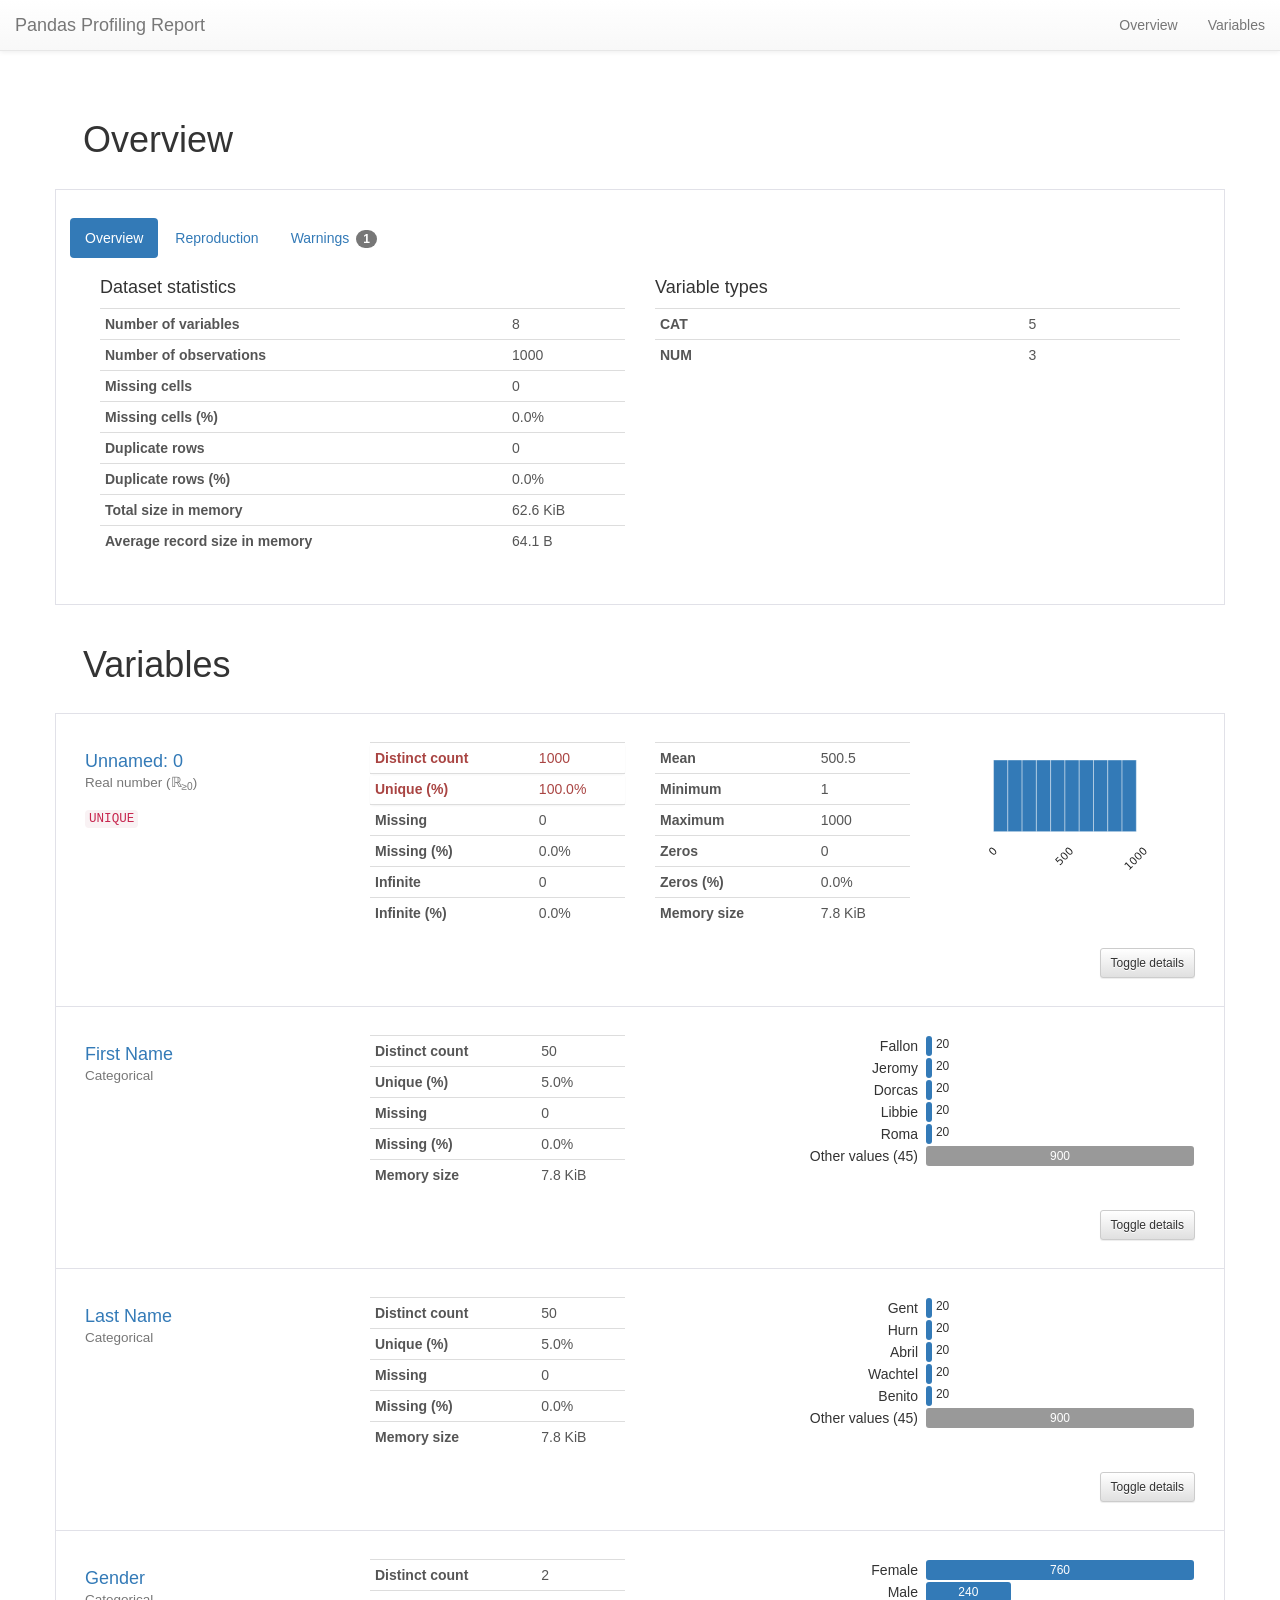
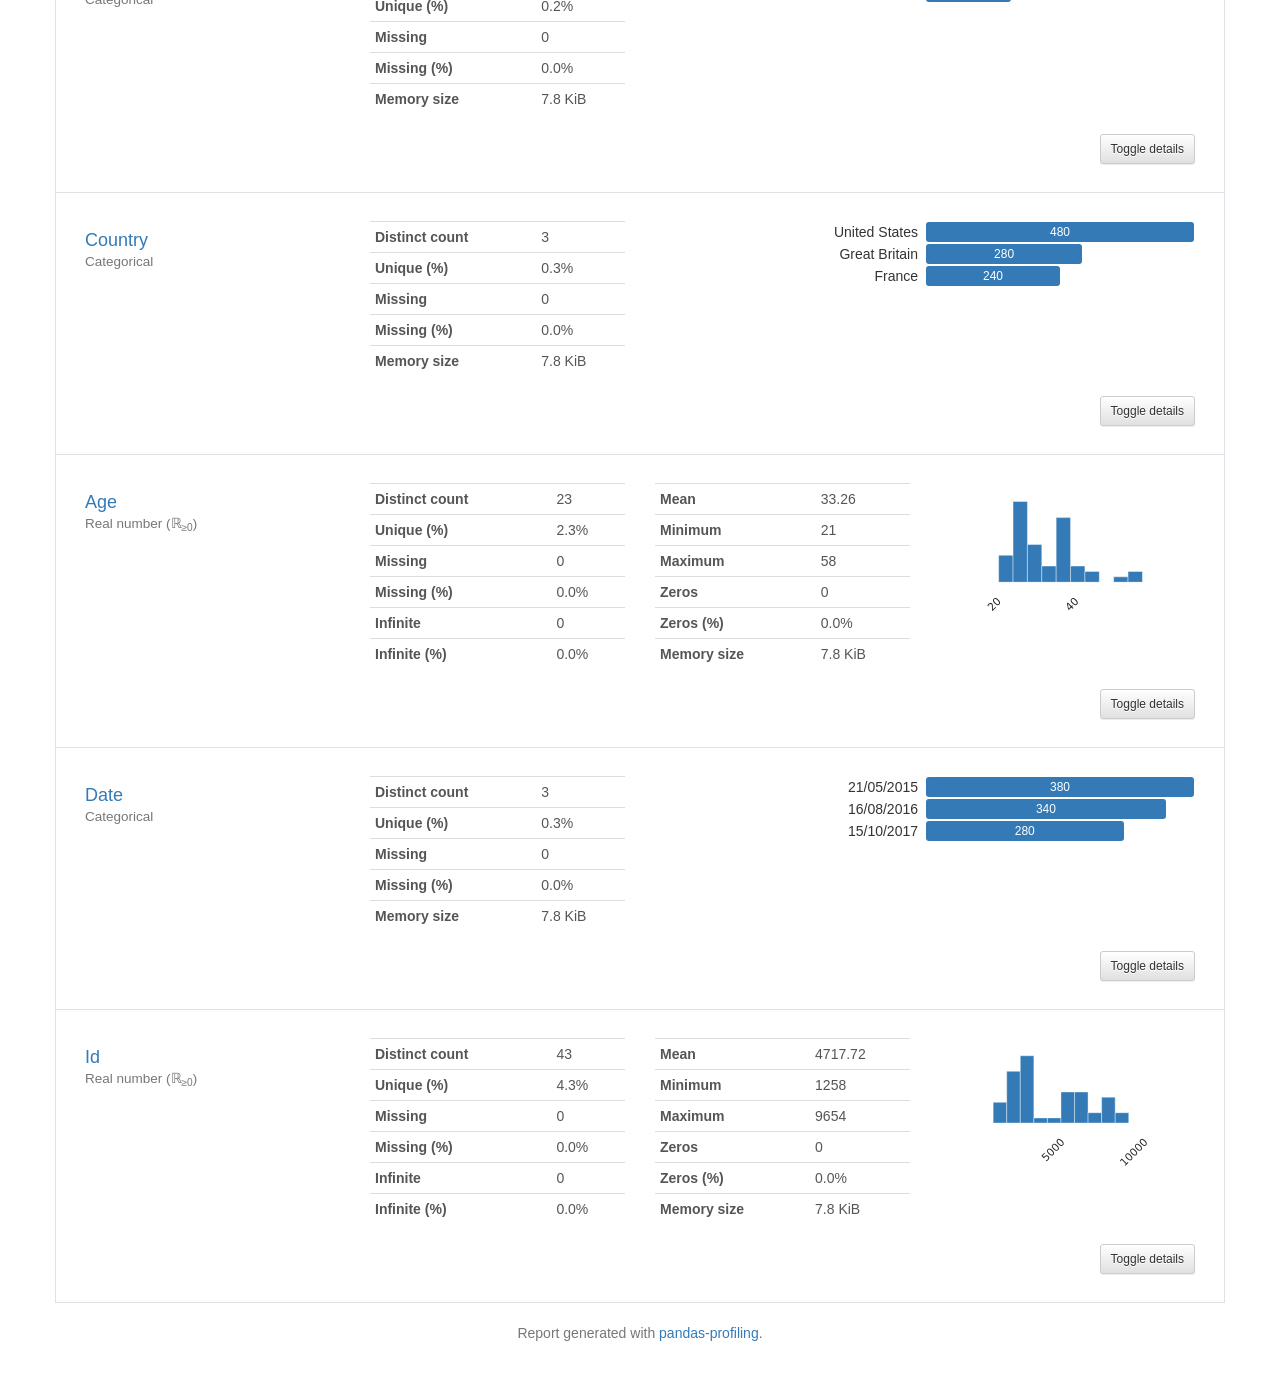
==== Windenergy_prediction/Templates/analysis_output.html @ 4e2dc9e6 "graph functionality added" ====
<!doctype html><html lang=en><head><meta charset=utf-8><meta name=viewport content="width=device-width, initial-scale=1, shrink-to-fit=no"><meta name=description content="Profile report generated with the `pandas-profiling` Python package"><meta name=author content="Simon Brugman and the open source community."><meta name=generator content="Pandas Profiling v2.8.0"><meta name=url content=https://github.com/pandas-profiling/pandas-profiling><meta name=date content="2020-07-03 08:29:29.931885"><title>Pandas Profiling Report</title><style>
/*!
 * Bootstrap v3.3.7 (http://getbootstrap.com)
 * Copyright 2011-2016 Twitter, Inc.
 * Licensed under MIT (https://github.com/twbs/bootstrap/blob/master/LICENSE)
 *//*! normalize.css v3.0.3 | MIT License | github.com/necolas/normalize.css */html{font-family:sans-serif;-webkit-text-size-adjust:100%;-ms-text-size-adjust:100%}body{margin:0}article,aside,details,figcaption,figure,footer,header,hgroup,main,menu,nav,section,summary{display:block}audio,canvas,progress,video{display:inline-block;vertical-align:baseline}audio:not([controls]){display:none;height:0}[hidden],template{display:none}a{background-color:transparent}a:active,a:hover{outline:0}abbr[title]{border-bottom:1px dotted}b,strong{font-weight:700}dfn{font-style:italic}h1{margin:.67em 0;font-size:2em}mark{color:#000;background:#ff0}small{font-size:80%}sub,sup{position:relative;font-size:75%;line-height:0;vertical-align:baseline}sup{top:-.5em}sub{bottom:-.25em}img{border:0}svg:not(:root){overflow:hidden}figure{margin:1em 40px}hr{height:0;-webkit-box-sizing:content-box;-moz-box-sizing:content-box;box-sizing:content-box}pre{overflow:auto}code,kbd,pre,samp{font-family:monospace,monospace;font-size:1em}button,input,optgroup,select,textarea{margin:0;font:inherit;color:inherit}button{overflow:visible}button,select{text-transform:none}button,html input[type=button],input[type=reset],input[type=submit]{-webkit-appearance:button;cursor:pointer}button[disabled],html input[disabled]{cursor:default}button::-moz-focus-inner,input::-moz-focus-inner{padding:0;border:0}input{line-height:normal}input[type=checkbox],input[type=radio]{-webkit-box-sizing:border-box;-moz-box-sizing:border-box;box-sizing:border-box;padding:0}input[type=number]::-webkit-inner-spin-button,input[type=number]::-webkit-outer-spin-button{height:auto}input[type=search]{-webkit-box-sizing:content-box;-moz-box-sizing:content-box;box-sizing:content-box;-webkit-appearance:textfield}input[type=search]::-webkit-search-cancel-button,input[type=search]::-webkit-search-decoration{-webkit-appearance:none}fieldset{padding:.35em .625em .75em;margin:0 2px;border:1px solid silver}legend{padding:0;border:0}textarea{overflow:auto}optgroup{font-weight:700}table{border-spacing:0;border-collapse:collapse}td,th{padding:0}/*! Source: https://github.com/h5bp/html5-boilerplate/blob/master/src/css/main.css */@media print{*,:after,:before{color:#000!important;text-shadow:none!important;background:0 0!important;-webkit-box-shadow:none!important;box-shadow:none!important}a,a:visited{text-decoration:underline}a[href]:after{content:" (" attr(href) ")"}abbr[title]:after{content:" (" attr(title) ")"}a[href^="javascript:"]:after,a[href^="#"]:after{content:""}blockquote,pre{border:1px solid #999;page-break-inside:avoid}thead{display:table-header-group}img,tr{page-break-inside:avoid}img{max-width:100%!important}h2,h3,p{orphans:3;widows:3}h2,h3{page-break-after:avoid}.navbar{display:none}.btn>.caret,.dropup>.btn>.caret{border-top-color:#000!important}.label{border:1px solid #000}.table{border-collapse:collapse!important}.table td,.table th{background-color:#fff!important}.table-bordered td,.table-bordered th{border:1px solid #ddd!important}}@font-face{font-family:'Glyphicons Halflings';src:url(../fonts/glyphicons-halflings-regular.eot);src:url(../fonts/glyphicons-halflings-regular.eot?#iefix) format('embedded-opentype'),url(../fonts/glyphicons-halflings-regular.woff2) format('woff2'),url(../fonts/glyphicons-halflings-regular.woff) format('woff'),url(../fonts/glyphicons-halflings-regular.ttf) format('truetype'),url(../fonts/glyphicons-halflings-regular.svg#glyphicons_halflingsregular) format('svg')}.glyphicon{position:relative;top:1px;display:inline-block;font-family:'Glyphicons Halflings';font-style:normal;font-weight:400;line-height:1;-webkit-font-smoothing:antialiased;-moz-osx-font-smoothing:grayscale}.glyphicon-asterisk:before{content:"\002a"}.glyphicon-plus:before{content:"\002b"}.glyphicon-eur:before,.glyphicon-euro:before{content:"\20ac"}.glyphicon-minus:before{content:"\2212"}.glyphicon-cloud:before{content:"\2601"}.glyphicon-envelope:before{content:"\2709"}.glyphicon-pencil:before{content:"\270f"}.glyphicon-glass:before{content:"\e001"}.glyphicon-music:before{content:"\e002"}.glyphicon-search:before{content:"\e003"}.glyphicon-heart:before{content:"\e005"}.glyphicon-star:before{content:"\e006"}.glyphicon-star-empty:before{content:"\e007"}.glyphicon-user:before{content:"\e008"}.glyphicon-film:before{content:"\e009"}.glyphicon-th-large:before{content:"\e010"}.glyphicon-th:before{content:"\e011"}.glyphicon-th-list:before{content:"\e012"}.glyphicon-ok:before{content:"\e013"}.glyphicon-remove:before{content:"\e014"}.glyphicon-zoom-in:before{content:"\e015"}.glyphicon-zoom-out:before{content:"\e016"}.glyphicon-off:before{content:"\e017"}.glyphicon-signal:before{content:"\e018"}.glyphicon-cog:before{content:"\e019"}.glyphicon-trash:before{content:"\e020"}.glyphicon-home:before{content:"\e021"}.glyphicon-file:before{content:"\e022"}.glyphicon-time:before{content:"\e023"}.glyphicon-road:before{content:"\e024"}.glyphicon-download-alt:before{content:"\e025"}.glyphicon-download:before{content:"\e026"}.glyphicon-upload:before{content:"\e027"}.glyphicon-inbox:before{content:"\e028"}.glyphicon-play-circle:before{content:"\e029"}.glyphicon-repeat:before{content:"\e030"}.glyphicon-refresh:before{content:"\e031"}.glyphicon-list-alt:before{content:"\e032"}.glyphicon-lock:before{content:"\e033"}.glyphicon-flag:before{content:"\e034"}.glyphicon-headphones:before{content:"\e035"}.glyphicon-volume-off:before{content:"\e036"}.glyphicon-volume-down:before{content:"\e037"}.glyphicon-volume-up:before{content:"\e038"}.glyphicon-qrcode:before{content:"\e039"}.glyphicon-barcode:before{content:"\e040"}.glyphicon-tag:before{content:"\e041"}.glyphicon-tags:before{content:"\e042"}.glyphicon-book:before{content:"\e043"}.glyphicon-bookmark:before{content:"\e044"}.glyphicon-print:before{content:"\e045"}.glyphicon-camera:before{content:"\e046"}.glyphicon-font:before{content:"\e047"}.glyphicon-bold:before{content:"\e048"}.glyphicon-italic:before{content:"\e049"}.glyphicon-text-height:before{content:"\e050"}.glyphicon-text-width:before{content:"\e051"}.glyphicon-align-left:before{content:"\e052"}.glyphicon-align-center:before{content:"\e053"}.glyphicon-align-right:before{content:"\e054"}.glyphicon-align-justify:before{content:"\e055"}.glyphicon-list:before{content:"\e056"}.glyphicon-indent-left:before{content:"\e057"}.glyphicon-indent-right:before{content:"\e058"}.glyphicon-facetime-video:before{content:"\e059"}.glyphicon-picture:before{content:"\e060"}.glyphicon-map-marker:before{content:"\e062"}.glyphicon-adjust:before{content:"\e063"}.glyphicon-tint:before{content:"\e064"}.glyphicon-edit:before{content:"\e065"}.glyphicon-share:before{content:"\e066"}.glyphicon-check:before{content:"\e067"}.glyphicon-move:before{content:"\e068"}.glyphicon-step-backward:before{content:"\e069"}.glyphicon-fast-backward:before{content:"\e070"}.glyphicon-backward:before{content:"\e071"}.glyphicon-play:before{content:"\e072"}.glyphicon-pause:before{content:"\e073"}.glyphicon-stop:before{content:"\e074"}.glyphicon-forward:before{content:"\e075"}.glyphicon-fast-forward:before{content:"\e076"}.glyphicon-step-forward:before{content:"\e077"}.glyphicon-eject:before{content:"\e078"}.glyphicon-chevron-left:before{content:"\e079"}.glyphicon-chevron-right:before{content:"\e080"}.glyphicon-plus-sign:before{content:"\e081"}.glyphicon-minus-sign:before{content:"\e082"}.glyphicon-remove-sign:before{content:"\e083"}.glyphicon-ok-sign:before{content:"\e084"}.glyphicon-question-sign:before{content:"\e085"}.glyphicon-info-sign:before{content:"\e086"}.glyphicon-screenshot:before{content:"\e087"}.glyphicon-remove-circle:before{content:"\e088"}.glyphicon-ok-circle:before{content:"\e089"}.glyphicon-ban-circle:before{content:"\e090"}.glyphicon-arrow-left:before{content:"\e091"}.glyphicon-arrow-right:before{content:"\e092"}.glyphicon-arrow-up:before{content:"\e093"}.glyphicon-arrow-down:before{content:"\e094"}.glyphicon-share-alt:before{content:"\e095"}.glyphicon-resize-full:before{content:"\e096"}.glyphicon-resize-small:before{content:"\e097"}.glyphicon-exclamation-sign:before{content:"\e101"}.glyphicon-gift:before{content:"\e102"}.glyphicon-leaf:before{content:"\e103"}.glyphicon-fire:before{content:"\e104"}.glyphicon-eye-open:before{content:"\e105"}.glyphicon-eye-close:before{content:"\e106"}.glyphicon-warning-sign:before{content:"\e107"}.glyphicon-plane:before{content:"\e108"}.glyphicon-calendar:before{content:"\e109"}.glyphicon-random:before{content:"\e110"}.glyphicon-comment:before{content:"\e111"}.glyphicon-magnet:before{content:"\e112"}.glyphicon-chevron-up:before{content:"\e113"}.glyphicon-chevron-down:before{content:"\e114"}.glyphicon-retweet:before{content:"\e115"}.glyphicon-shopping-cart:before{content:"\e116"}.glyphicon-folder-close:before{content:"\e117"}.glyphicon-folder-open:before{content:"\e118"}.glyphicon-resize-vertical:before{content:"\e119"}.glyphicon-resize-horizontal:before{content:"\e120"}.glyphicon-hdd:before{content:"\e121"}.glyphicon-bullhorn:before{content:"\e122"}.glyphicon-bell:before{content:"\e123"}.glyphicon-certificate:before{content:"\e124"}.glyphicon-thumbs-up:before{content:"\e125"}.glyphicon-thumbs-down:before{content:"\e126"}.glyphicon-hand-right:before{content:"\e127"}.glyphicon-hand-left:before{content:"\e128"}.glyphicon-hand-up:before{content:"\e129"}.glyphicon-hand-down:before{content:"\e130"}.glyphicon-circle-arrow-right:before{content:"\e131"}.glyphicon-circle-arrow-left:before{content:"\e132"}.glyphicon-circle-arrow-up:before{content:"\e133"}.glyphicon-circle-arrow-down:before{content:"\e134"}.glyphicon-globe:before{content:"\e135"}.glyphicon-wrench:before{content:"\e136"}.glyphicon-tasks:before{content:"\e137"}.glyphicon-filter:before{content:"\e138"}.glyphicon-briefcase:before{content:"\e139"}.glyphicon-fullscreen:before{content:"\e140"}.glyphicon-dashboard:before{content:"\e141"}.glyphicon-paperclip:before{content:"\e142"}.glyphicon-heart-empty:before{content:"\e143"}.glyphicon-link:before{content:"\e144"}.glyphicon-phone:before{content:"\e145"}.glyphicon-pushpin:before{content:"\e146"}.glyphicon-usd:before{content:"\e148"}.glyphicon-gbp:before{content:"\e149"}.glyphicon-sort:before{content:"\e150"}.glyphicon-sort-by-alphabet:before{content:"\e151"}.glyphicon-sort-by-alphabet-alt:before{content:"\e152"}.glyphicon-sort-by-order:before{content:"\e153"}.glyphicon-sort-by-order-alt:before{content:"\e154"}.glyphicon-sort-by-attributes:before{content:"\e155"}.glyphicon-sort-by-attributes-alt:before{content:"\e156"}.glyphicon-unchecked:before{content:"\e157"}.glyphicon-expand:before{content:"\e158"}.glyphicon-collapse-down:before{content:"\e159"}.glyphicon-collapse-up:before{content:"\e160"}.glyphicon-log-in:before{content:"\e161"}.glyphicon-flash:before{content:"\e162"}.glyphicon-log-out:before{content:"\e163"}.glyphicon-new-window:before{content:"\e164"}.glyphicon-record:before{content:"\e165"}.glyphicon-save:before{content:"\e166"}.glyphicon-open:before{content:"\e167"}.glyphicon-saved:before{content:"\e168"}.glyphicon-import:before{content:"\e169"}.glyphicon-export:before{content:"\e170"}.glyphicon-send:before{content:"\e171"}.glyphicon-floppy-disk:before{content:"\e172"}.glyphicon-floppy-saved:before{content:"\e173"}.glyphicon-floppy-remove:before{content:"\e174"}.glyphicon-floppy-save:before{content:"\e175"}.glyphicon-floppy-open:before{content:"\e176"}.glyphicon-credit-card:before{content:"\e177"}.glyphicon-transfer:before{content:"\e178"}.glyphicon-cutlery:before{content:"\e179"}.glyphicon-header:before{content:"\e180"}.glyphicon-compressed:before{content:"\e181"}.glyphicon-earphone:before{content:"\e182"}.glyphicon-phone-alt:before{content:"\e183"}.glyphicon-tower:before{content:"\e184"}.glyphicon-stats:before{content:"\e185"}.glyphicon-sd-video:before{content:"\e186"}.glyphicon-hd-video:before{content:"\e187"}.glyphicon-subtitles:before{content:"\e188"}.glyphicon-sound-stereo:before{content:"\e189"}.glyphicon-sound-dolby:before{content:"\e190"}.glyphicon-sound-5-1:before{content:"\e191"}.glyphicon-sound-6-1:before{content:"\e192"}.glyphicon-sound-7-1:before{content:"\e193"}.glyphicon-copyright-mark:before{content:"\e194"}.glyphicon-registration-mark:before{content:"\e195"}.glyphicon-cloud-download:before{content:"\e197"}.glyphicon-cloud-upload:before{content:"\e198"}.glyphicon-tree-conifer:before{content:"\e199"}.glyphicon-tree-deciduous:before{content:"\e200"}.glyphicon-cd:before{content:"\e201"}.glyphicon-save-file:before{content:"\e202"}.glyphicon-open-file:before{content:"\e203"}.glyphicon-level-up:before{content:"\e204"}.glyphicon-copy:before{content:"\e205"}.glyphicon-paste:before{content:"\e206"}.glyphicon-alert:before{content:"\e209"}.glyphicon-equalizer:before{content:"\e210"}.glyphicon-king:before{content:"\e211"}.glyphicon-queen:before{content:"\e212"}.glyphicon-pawn:before{content:"\e213"}.glyphicon-bishop:before{content:"\e214"}.glyphicon-knight:before{content:"\e215"}.glyphicon-baby-formula:before{content:"\e216"}.glyphicon-tent:before{content:"\26fa"}.glyphicon-blackboard:before{content:"\e218"}.glyphicon-bed:before{content:"\e219"}.glyphicon-apple:before{content:"\f8ff"}.glyphicon-erase:before{content:"\e221"}.glyphicon-hourglass:before{content:"\231b"}.glyphicon-lamp:before{content:"\e223"}.glyphicon-duplicate:before{content:"\e224"}.glyphicon-piggy-bank:before{content:"\e225"}.glyphicon-scissors:before{content:"\e226"}.glyphicon-bitcoin:before{content:"\e227"}.glyphicon-btc:before{content:"\e227"}.glyphicon-xbt:before{content:"\e227"}.glyphicon-yen:before{content:"\00a5"}.glyphicon-jpy:before{content:"\00a5"}.glyphicon-ruble:before{content:"\20bd"}.glyphicon-rub:before{content:"\20bd"}.glyphicon-scale:before{content:"\e230"}.glyphicon-ice-lolly:before{content:"\e231"}.glyphicon-ice-lolly-tasted:before{content:"\e232"}.glyphicon-education:before{content:"\e233"}.glyphicon-option-horizontal:before{content:"\e234"}.glyphicon-option-vertical:before{content:"\e235"}.glyphicon-menu-hamburger:before{content:"\e236"}.glyphicon-modal-window:before{content:"\e237"}.glyphicon-oil:before{content:"\e238"}.glyphicon-grain:before{content:"\e239"}.glyphicon-sunglasses:before{content:"\e240"}.glyphicon-text-size:before{content:"\e241"}.glyphicon-text-color:before{content:"\e242"}.glyphicon-text-background:before{content:"\e243"}.glyphicon-object-align-top:before{content:"\e244"}.glyphicon-object-align-bottom:before{content:"\e245"}.glyphicon-object-align-horizontal:before{content:"\e246"}.glyphicon-object-align-left:before{content:"\e247"}.glyphicon-object-align-vertical:before{content:"\e248"}.glyphicon-object-align-right:before{content:"\e249"}.glyphicon-triangle-right:before{content:"\e250"}.glyphicon-triangle-left:before{content:"\e251"}.glyphicon-triangle-bottom:before{content:"\e252"}.glyphicon-triangle-top:before{content:"\e253"}.glyphicon-console:before{content:"\e254"}.glyphicon-superscript:before{content:"\e255"}.glyphicon-subscript:before{content:"\e256"}.glyphicon-menu-left:before{content:"\e257"}.glyphicon-menu-right:before{content:"\e258"}.glyphicon-menu-down:before{content:"\e259"}.glyphicon-menu-up:before{content:"\e260"}*{-webkit-box-sizing:border-box;-moz-box-sizing:border-box;box-sizing:border-box}:after,:before{-webkit-box-sizing:border-box;-moz-box-sizing:border-box;box-sizing:border-box}html{font-size:10px;-webkit-tap-highlight-color:rgba(0,0,0,0)}body{font-family:"Helvetica Neue",Helvetica,Arial,sans-serif;font-size:14px;line-height:1.42857143;color:#333;background-color:#fff}button,input,select,textarea{font-family:inherit;font-size:inherit;line-height:inherit}a{color:#337ab7;text-decoration:none}a:focus,a:hover{color:#23527c;text-decoration:underline}a:focus{outline:5px auto -webkit-focus-ring-color;outline-offset:-2px}figure{margin:0}img{vertical-align:middle}.carousel-inner>.item>a>img,.carousel-inner>.item>img,.img-responsive,.thumbnail a>img,.thumbnail>img{display:block;max-width:100%;height:auto}.img-rounded{border-radius:6px}.img-thumbnail{display:inline-block;max-width:100%;height:auto;padding:4px;line-height:1.42857143;background-color:#fff;border:1px solid #ddd;border-radius:4px;-webkit-transition:all .2s ease-in-out;-o-transition:all .2s ease-in-out;transition:all .2s ease-in-out}.img-circle{border-radius:50%}hr{margin-top:20px;margin-bottom:20px;border:0;border-top:1px solid #eee}.sr-only{position:absolute;width:1px;height:1px;padding:0;margin:-1px;overflow:hidden;clip:rect(0,0,0,0);border:0}.sr-only-focusable:active,.sr-only-focusable:focus{position:static;width:auto;height:auto;margin:0;overflow:visible;clip:auto}[role=button]{cursor:pointer}.h1,.h2,.h3,.h4,.h5,.h6,h1,h2,h3,h4,h5,h6{font-family:inherit;font-weight:500;line-height:1.1;color:inherit}.h1 .small,.h1 small,.h2 .small,.h2 small,.h3 .small,.h3 small,.h4 .small,.h4 small,.h5 .small,.h5 small,.h6 .small,.h6 small,h1 .small,h1 small,h2 .small,h2 small,h3 .small,h3 small,h4 .small,h4 small,h5 .small,h5 small,h6 .small,h6 small{font-weight:400;line-height:1;color:#777}.h1,.h2,.h3,h1,h2,h3{margin-top:20px;margin-bottom:10px}.h1 .small,.h1 small,.h2 .small,.h2 small,.h3 .small,.h3 small,h1 .small,h1 small,h2 .small,h2 small,h3 .small,h3 small{font-size:65%}.h4,.h5,.h6,h4,h5,h6{margin-top:10px;margin-bottom:10px}.h4 .small,.h4 small,.h5 .small,.h5 small,.h6 .small,.h6 small,h4 .small,h4 small,h5 .small,h5 small,h6 .small,h6 small{font-size:75%}.h1,h1{font-size:36px}.h2,h2{font-size:30px}.h3,h3{font-size:24px}.h4,h4{font-size:18px}.h5,h5{font-size:14px}.h6,h6{font-size:12px}p{margin:0 0 10px}.lead{margin-bottom:20px;font-size:16px;font-weight:300;line-height:1.4}@media (min-width:768px){.lead{font-size:21px}}.small,small{font-size:85%}.mark,mark{padding:.2em;background-color:#fcf8e3}.text-left{text-align:left}.text-right{text-align:right}.text-center{text-align:center}.text-justify{text-align:justify}.text-nowrap{white-space:nowrap}.text-lowercase{text-transform:lowercase}.text-uppercase{text-transform:uppercase}.text-capitalize{text-transform:capitalize}.text-muted{color:#777}.text-primary{color:#337ab7}a.text-primary:focus,a.text-primary:hover{color:#286090}.text-success{color:#3c763d}a.text-success:focus,a.text-success:hover{color:#2b542c}.text-info{color:#31708f}a.text-info:focus,a.text-info:hover{color:#245269}.text-warning{color:#8a6d3b}a.text-warning:focus,a.text-warning:hover{color:#66512c}.text-danger{color:#a94442}a.text-danger:focus,a.text-danger:hover{color:#843534}.bg-primary{color:#fff;background-color:#337ab7}a.bg-primary:focus,a.bg-primary:hover{background-color:#286090}.bg-success{background-color:#dff0d8}a.bg-success:focus,a.bg-success:hover{background-color:#c1e2b3}.bg-info{background-color:#d9edf7}a.bg-info:focus,a.bg-info:hover{background-color:#afd9ee}.bg-warning{background-color:#fcf8e3}a.bg-warning:focus,a.bg-warning:hover{background-color:#f7ecb5}.bg-danger{background-color:#f2dede}a.bg-danger:focus,a.bg-danger:hover{background-color:#e4b9b9}.page-header{padding-bottom:9px;margin:40px 0 20px;border-bottom:1px solid #eee}ol,ul{margin-top:0;margin-bottom:10px}ol ol,ol ul,ul ol,ul ul{margin-bottom:0}.list-unstyled{padding-left:0;list-style:none}.list-inline{padding-left:0;margin-left:-5px;list-style:none}.list-inline>li{display:inline-block;padding-right:5px;padding-left:5px}dl{margin-top:0;margin-bottom:20px}dd,dt{line-height:1.42857143}dt{font-weight:700}dd{margin-left:0}@media (min-width:768px){.dl-horizontal dt{float:left;width:160px;overflow:hidden;clear:left;text-align:right;text-overflow:ellipsis;white-space:nowrap}.dl-horizontal dd{margin-left:180px}}abbr[data-original-title],abbr[title]{cursor:help;border-bottom:1px dotted #777}.initialism{font-size:90%;text-transform:uppercase}blockquote{padding:10px 20px;margin:0 0 20px;font-size:17.5px;border-left:5px solid #eee}blockquote ol:last-child,blockquote p:last-child,blockquote ul:last-child{margin-bottom:0}blockquote .small,blockquote footer,blockquote small{display:block;font-size:80%;line-height:1.42857143;color:#777}blockquote .small:before,blockquote footer:before,blockquote small:before{content:'\2014 \00A0'}.blockquote-reverse,blockquote.pull-right{padding-right:15px;padding-left:0;text-align:right;border-right:5px solid #eee;border-left:0}.blockquote-reverse .small:before,.blockquote-reverse footer:before,.blockquote-reverse small:before,blockquote.pull-right .small:before,blockquote.pull-right footer:before,blockquote.pull-right small:before{content:''}.blockquote-reverse .small:after,.blockquote-reverse footer:after,.blockquote-reverse small:after,blockquote.pull-right .small:after,blockquote.pull-right footer:after,blockquote.pull-right small:after{content:'\00A0 \2014'}address{margin-bottom:20px;font-style:normal;line-height:1.42857143}code,kbd,pre,samp{font-family:Menlo,Monaco,Consolas,"Courier New",monospace}code{padding:2px 4px;font-size:90%;color:#c7254e;background-color:#f9f2f4;border-radius:4px}kbd{padding:2px 4px;font-size:90%;color:#fff;background-color:#333;border-radius:3px;-webkit-box-shadow:inset 0 -1px 0 rgba(0,0,0,.25);box-shadow:inset 0 -1px 0 rgba(0,0,0,.25)}kbd kbd{padding:0;font-size:100%;font-weight:700;-webkit-box-shadow:none;box-shadow:none}pre{display:block;padding:9.5px;margin:0 0 10px;font-size:13px;line-height:1.42857143;color:#333;word-break:break-all;word-wrap:break-word;background-color:#f5f5f5;border:1px solid #ccc;border-radius:4px}pre code{padding:0;font-size:inherit;color:inherit;white-space:pre-wrap;background-color:transparent;border-radius:0}.pre-scrollable{max-height:340px;overflow-y:scroll}.container{padding-right:15px;padding-left:15px;margin-right:auto;margin-left:auto}@media (min-width:768px){.container{width:750px}}@media (min-width:992px){.container{width:970px}}@media (min-width:1200px){.container{width:1170px}}.container-fluid{padding-right:15px;padding-left:15px;margin-right:auto;margin-left:auto}.row{margin-right:-15px;margin-left:-15px}.col-lg-1,.col-lg-10,.col-lg-11,.col-lg-12,.col-lg-2,.col-lg-3,.col-lg-4,.col-lg-5,.col-lg-6,.col-lg-7,.col-lg-8,.col-lg-9,.col-md-1,.col-md-10,.col-md-11,.col-md-12,.col-md-2,.col-md-3,.col-md-4,.col-md-5,.col-md-6,.col-md-7,.col-md-8,.col-md-9,.col-sm-1,.col-sm-10,.col-sm-11,.col-sm-12,.col-sm-2,.col-sm-3,.col-sm-4,.col-sm-5,.col-sm-6,.col-sm-7,.col-sm-8,.col-sm-9,.col-xs-1,.col-xs-10,.col-xs-11,.col-xs-12,.col-xs-2,.col-xs-3,.col-xs-4,.col-xs-5,.col-xs-6,.col-xs-7,.col-xs-8,.col-xs-9{position:relative;min-height:1px;padding-right:15px;padding-left:15px}.col-xs-1,.col-xs-10,.col-xs-11,.col-xs-12,.col-xs-2,.col-xs-3,.col-xs-4,.col-xs-5,.col-xs-6,.col-xs-7,.col-xs-8,.col-xs-9{float:left}.col-xs-12{width:100%}.col-xs-11{width:91.66666667%}.col-xs-10{width:83.33333333%}.col-xs-9{width:75%}.col-xs-8{width:66.66666667%}.col-xs-7{width:58.33333333%}.col-xs-6{width:50%}.col-xs-5{width:41.66666667%}.col-xs-4{width:33.33333333%}.col-xs-3{width:25%}.col-xs-2{width:16.66666667%}.col-xs-1{width:8.33333333%}.col-xs-pull-12{right:100%}.col-xs-pull-11{right:91.66666667%}.col-xs-pull-10{right:83.33333333%}.col-xs-pull-9{right:75%}.col-xs-pull-8{right:66.66666667%}.col-xs-pull-7{right:58.33333333%}.col-xs-pull-6{right:50%}.col-xs-pull-5{right:41.66666667%}.col-xs-pull-4{right:33.33333333%}.col-xs-pull-3{right:25%}.col-xs-pull-2{right:16.66666667%}.col-xs-pull-1{right:8.33333333%}.col-xs-pull-0{right:auto}.col-xs-push-12{left:100%}.col-xs-push-11{left:91.66666667%}.col-xs-push-10{left:83.33333333%}.col-xs-push-9{left:75%}.col-xs-push-8{left:66.66666667%}.col-xs-push-7{left:58.33333333%}.col-xs-push-6{left:50%}.col-xs-push-5{left:41.66666667%}.col-xs-push-4{left:33.33333333%}.col-xs-push-3{left:25%}.col-xs-push-2{left:16.66666667%}.col-xs-push-1{left:8.33333333%}.col-xs-push-0{left:auto}.col-xs-offset-12{margin-left:100%}.col-xs-offset-11{margin-left:91.66666667%}.col-xs-offset-10{margin-left:83.33333333%}.col-xs-offset-9{margin-left:75%}.col-xs-offset-8{margin-left:66.66666667%}.col-xs-offset-7{margin-left:58.33333333%}.col-xs-offset-6{margin-left:50%}.col-xs-offset-5{margin-left:41.66666667%}.col-xs-offset-4{margin-left:33.33333333%}.col-xs-offset-3{margin-left:25%}.col-xs-offset-2{margin-left:16.66666667%}.col-xs-offset-1{margin-left:8.33333333%}.col-xs-offset-0{margin-left:0}@media (min-width:768px){.col-sm-1,.col-sm-10,.col-sm-11,.col-sm-12,.col-sm-2,.col-sm-3,.col-sm-4,.col-sm-5,.col-sm-6,.col-sm-7,.col-sm-8,.col-sm-9{float:left}.col-sm-12{width:100%}.col-sm-11{width:91.66666667%}.col-sm-10{width:83.33333333%}.col-sm-9{width:75%}.col-sm-8{width:66.66666667%}.col-sm-7{width:58.33333333%}.col-sm-6{width:50%}.col-sm-5{width:41.66666667%}.col-sm-4{width:33.33333333%}.col-sm-3{width:25%}.col-sm-2{width:16.66666667%}.col-sm-1{width:8.33333333%}.col-sm-pull-12{right:100%}.col-sm-pull-11{right:91.66666667%}.col-sm-pull-10{right:83.33333333%}.col-sm-pull-9{right:75%}.col-sm-pull-8{right:66.66666667%}.col-sm-pull-7{right:58.33333333%}.col-sm-pull-6{right:50%}.col-sm-pull-5{right:41.66666667%}.col-sm-pull-4{right:33.33333333%}.col-sm-pull-3{right:25%}.col-sm-pull-2{right:16.66666667%}.col-sm-pull-1{right:8.33333333%}.col-sm-pull-0{right:auto}.col-sm-push-12{left:100%}.col-sm-push-11{left:91.66666667%}.col-sm-push-10{left:83.33333333%}.col-sm-push-9{left:75%}.col-sm-push-8{left:66.66666667%}.col-sm-push-7{left:58.33333333%}.col-sm-push-6{left:50%}.col-sm-push-5{left:41.66666667%}.col-sm-push-4{left:33.33333333%}.col-sm-push-3{left:25%}.col-sm-push-2{left:16.66666667%}.col-sm-push-1{left:8.33333333%}.col-sm-push-0{left:auto}.col-sm-offset-12{margin-left:100%}.col-sm-offset-11{margin-left:91.66666667%}.col-sm-offset-10{margin-left:83.33333333%}.col-sm-offset-9{margin-left:75%}.col-sm-offset-8{margin-left:66.66666667%}.col-sm-offset-7{margin-left:58.33333333%}.col-sm-offset-6{margin-left:50%}.col-sm-offset-5{margin-left:41.66666667%}.col-sm-offset-4{margin-left:33.33333333%}.col-sm-offset-3{margin-left:25%}.col-sm-offset-2{margin-left:16.66666667%}.col-sm-offset-1{margin-left:8.33333333%}.col-sm-offset-0{margin-left:0}}@media (min-width:992px){.col-md-1,.col-md-10,.col-md-11,.col-md-12,.col-md-2,.col-md-3,.col-md-4,.col-md-5,.col-md-6,.col-md-7,.col-md-8,.col-md-9{float:left}.col-md-12{width:100%}.col-md-11{width:91.66666667%}.col-md-10{width:83.33333333%}.col-md-9{width:75%}.col-md-8{width:66.66666667%}.col-md-7{width:58.33333333%}.col-md-6{width:50%}.col-md-5{width:41.66666667%}.col-md-4{width:33.33333333%}.col-md-3{width:25%}.col-md-2{width:16.66666667%}.col-md-1{width:8.33333333%}.col-md-pull-12{right:100%}.col-md-pull-11{right:91.66666667%}.col-md-pull-10{right:83.33333333%}.col-md-pull-9{right:75%}.col-md-pull-8{right:66.66666667%}.col-md-pull-7{right:58.33333333%}.col-md-pull-6{right:50%}.col-md-pull-5{right:41.66666667%}.col-md-pull-4{right:33.33333333%}.col-md-pull-3{right:25%}.col-md-pull-2{right:16.66666667%}.col-md-pull-1{right:8.33333333%}.col-md-pull-0{right:auto}.col-md-push-12{left:100%}.col-md-push-11{left:91.66666667%}.col-md-push-10{left:83.33333333%}.col-md-push-9{left:75%}.col-md-push-8{left:66.66666667%}.col-md-push-7{left:58.33333333%}.col-md-push-6{left:50%}.col-md-push-5{left:41.66666667%}.col-md-push-4{left:33.33333333%}.col-md-push-3{left:25%}.col-md-push-2{left:16.66666667%}.col-md-push-1{left:8.33333333%}.col-md-push-0{left:auto}.col-md-offset-12{margin-left:100%}.col-md-offset-11{margin-left:91.66666667%}.col-md-offset-10{margin-left:83.33333333%}.col-md-offset-9{margin-left:75%}.col-md-offset-8{margin-left:66.66666667%}.col-md-offset-7{margin-left:58.33333333%}.col-md-offset-6{margin-left:50%}.col-md-offset-5{margin-left:41.66666667%}.col-md-offset-4{margin-left:33.33333333%}.col-md-offset-3{margin-left:25%}.col-md-offset-2{margin-left:16.66666667%}.col-md-offset-1{margin-left:8.33333333%}.col-md-offset-0{margin-left:0}}@media (min-width:1200px){.col-lg-1,.col-lg-10,.col-lg-11,.col-lg-12,.col-lg-2,.col-lg-3,.col-lg-4,.col-lg-5,.col-lg-6,.col-lg-7,.col-lg-8,.col-lg-9{float:left}.col-lg-12{width:100%}.col-lg-11{width:91.66666667%}.col-lg-10{width:83.33333333%}.col-lg-9{width:75%}.col-lg-8{width:66.66666667%}.col-lg-7{width:58.33333333%}.col-lg-6{width:50%}.col-lg-5{width:41.66666667%}.col-lg-4{width:33.33333333%}.col-lg-3{width:25%}.col-lg-2{width:16.66666667%}.col-lg-1{width:8.33333333%}.col-lg-pull-12{right:100%}.col-lg-pull-11{right:91.66666667%}.col-lg-pull-10{right:83.33333333%}.col-lg-pull-9{right:75%}.col-lg-pull-8{right:66.66666667%}.col-lg-pull-7{right:58.33333333%}.col-lg-pull-6{right:50%}.col-lg-pull-5{right:41.66666667%}.col-lg-pull-4{right:33.33333333%}.col-lg-pull-3{right:25%}.col-lg-pull-2{right:16.66666667%}.col-lg-pull-1{right:8.33333333%}.col-lg-pull-0{right:auto}.col-lg-push-12{left:100%}.col-lg-push-11{left:91.66666667%}.col-lg-push-10{left:83.33333333%}.col-lg-push-9{left:75%}.col-lg-push-8{left:66.66666667%}.col-lg-push-7{left:58.33333333%}.col-lg-push-6{left:50%}.col-lg-push-5{left:41.66666667%}.col-lg-push-4{left:33.33333333%}.col-lg-push-3{left:25%}.col-lg-push-2{left:16.66666667%}.col-lg-push-1{left:8.33333333%}.col-lg-push-0{left:auto}.col-lg-offset-12{margin-left:100%}.col-lg-offset-11{margin-left:91.66666667%}.col-lg-offset-10{margin-left:83.33333333%}.col-lg-offset-9{margin-left:75%}.col-lg-offset-8{margin-left:66.66666667%}.col-lg-offset-7{margin-left:58.33333333%}.col-lg-offset-6{margin-left:50%}.col-lg-offset-5{margin-left:41.66666667%}.col-lg-offset-4{margin-left:33.33333333%}.col-lg-offset-3{margin-left:25%}.col-lg-offset-2{margin-left:16.66666667%}.col-lg-offset-1{margin-left:8.33333333%}.col-lg-offset-0{margin-left:0}}table{background-color:transparent}caption{padding-top:8px;padding-bottom:8px;color:#777;text-align:left}th{text-align:left}.table{width:100%;max-width:100%;margin-bottom:20px}.table>tbody>tr>td,.table>tbody>tr>th,.table>tfoot>tr>td,.table>tfoot>tr>th,.table>thead>tr>td,.table>thead>tr>th{padding:8px;line-height:1.42857143;vertical-align:top;border-top:1px solid #ddd}.table>thead>tr>th{vertical-align:bottom;border-bottom:2px solid #ddd}.table>caption+thead>tr:first-child>td,.table>caption+thead>tr:first-child>th,.table>colgroup+thead>tr:first-child>td,.table>colgroup+thead>tr:first-child>th,.table>thead:first-child>tr:first-child>td,.table>thead:first-child>tr:first-child>th{border-top:0}.table>tbody+tbody{border-top:2px solid #ddd}.table .table{background-color:#fff}.table-condensed>tbody>tr>td,.table-condensed>tbody>tr>th,.table-condensed>tfoot>tr>td,.table-condensed>tfoot>tr>th,.table-condensed>thead>tr>td,.table-condensed>thead>tr>th{padding:5px}.table-bordered{border:1px solid #ddd}.table-bordered>tbody>tr>td,.table-bordered>tbody>tr>th,.table-bordered>tfoot>tr>td,.table-bordered>tfoot>tr>th,.table-bordered>thead>tr>td,.table-bordered>thead>tr>th{border:1px solid #ddd}.table-bordered>thead>tr>td,.table-bordered>thead>tr>th{border-bottom-width:2px}.table-striped>tbody>tr:nth-of-type(odd){background-color:#f9f9f9}.table-hover>tbody>tr:hover{background-color:#f5f5f5}table col[class*=col-]{position:static;display:table-column;float:none}table td[class*=col-],table th[class*=col-]{position:static;display:table-cell;float:none}.table>tbody>tr.active>td,.table>tbody>tr.active>th,.table>tbody>tr>td.active,.table>tbody>tr>th.active,.table>tfoot>tr.active>td,.table>tfoot>tr.active>th,.table>tfoot>tr>td.active,.table>tfoot>tr>th.active,.table>thead>tr.active>td,.table>thead>tr.active>th,.table>thead>tr>td.active,.table>thead>tr>th.active{background-color:#f5f5f5}.table-hover>tbody>tr.active:hover>td,.table-hover>tbody>tr.active:hover>th,.table-hover>tbody>tr:hover>.active,.table-hover>tbody>tr>td.active:hover,.table-hover>tbody>tr>th.active:hover{background-color:#e8e8e8}.table>tbody>tr.success>td,.table>tbody>tr.success>th,.table>tbody>tr>td.success,.table>tbody>tr>th.success,.table>tfoot>tr.success>td,.table>tfoot>tr.success>th,.table>tfoot>tr>td.success,.table>tfoot>tr>th.success,.table>thead>tr.success>td,.table>thead>tr.success>th,.table>thead>tr>td.success,.table>thead>tr>th.success{background-color:#dff0d8}.table-hover>tbody>tr.success:hover>td,.table-hover>tbody>tr.success:hover>th,.table-hover>tbody>tr:hover>.success,.table-hover>tbody>tr>td.success:hover,.table-hover>tbody>tr>th.success:hover{background-color:#d0e9c6}.table>tbody>tr.info>td,.table>tbody>tr.info>th,.table>tbody>tr>td.info,.table>tbody>tr>th.info,.table>tfoot>tr.info>td,.table>tfoot>tr.info>th,.table>tfoot>tr>td.info,.table>tfoot>tr>th.info,.table>thead>tr.info>td,.table>thead>tr.info>th,.table>thead>tr>td.info,.table>thead>tr>th.info{background-color:#d9edf7}.table-hover>tbody>tr.info:hover>td,.table-hover>tbody>tr.info:hover>th,.table-hover>tbody>tr:hover>.info,.table-hover>tbody>tr>td.info:hover,.table-hover>tbody>tr>th.info:hover{background-color:#c4e3f3}.table>tbody>tr.warning>td,.table>tbody>tr.warning>th,.table>tbody>tr>td.warning,.table>tbody>tr>th.warning,.table>tfoot>tr.warning>td,.table>tfoot>tr.warning>th,.table>tfoot>tr>td.warning,.table>tfoot>tr>th.warning,.table>thead>tr.warning>td,.table>thead>tr.warning>th,.table>thead>tr>td.warning,.table>thead>tr>th.warning{background-color:#fcf8e3}.table-hover>tbody>tr.warning:hover>td,.table-hover>tbody>tr.warning:hover>th,.table-hover>tbody>tr:hover>.warning,.table-hover>tbody>tr>td.warning:hover,.table-hover>tbody>tr>th.warning:hover{background-color:#faf2cc}.table>tbody>tr.danger>td,.table>tbody>tr.danger>th,.table>tbody>tr>td.danger,.table>tbody>tr>th.danger,.table>tfoot>tr.danger>td,.table>tfoot>tr.danger>th,.table>tfoot>tr>td.danger,.table>tfoot>tr>th.danger,.table>thead>tr.danger>td,.table>thead>tr.danger>th,.table>thead>tr>td.danger,.table>thead>tr>th.danger{background-color:#f2dede}.table-hover>tbody>tr.danger:hover>td,.table-hover>tbody>tr.danger:hover>th,.table-hover>tbody>tr:hover>.danger,.table-hover>tbody>tr>td.danger:hover,.table-hover>tbody>tr>th.danger:hover{background-color:#ebcccc}.table-responsive{min-height:.01%;overflow-x:auto}@media screen and (max-width:767px){.table-responsive{width:100%;margin-bottom:15px;overflow-y:hidden;-ms-overflow-style:-ms-autohiding-scrollbar;border:1px solid #ddd}.table-responsive>.table{margin-bottom:0}.table-responsive>.table>tbody>tr>td,.table-responsive>.table>tbody>tr>th,.table-responsive>.table>tfoot>tr>td,.table-responsive>.table>tfoot>tr>th,.table-responsive>.table>thead>tr>td,.table-responsive>.table>thead>tr>th{white-space:nowrap}.table-responsive>.table-bordered{border:0}.table-responsive>.table-bordered>tbody>tr>td:first-child,.table-responsive>.table-bordered>tbody>tr>th:first-child,.table-responsive>.table-bordered>tfoot>tr>td:first-child,.table-responsive>.table-bordered>tfoot>tr>th:first-child,.table-responsive>.table-bordered>thead>tr>td:first-child,.table-responsive>.table-bordered>thead>tr>th:first-child{border-left:0}.table-responsive>.table-bordered>tbody>tr>td:last-child,.table-responsive>.table-bordered>tbody>tr>th:last-child,.table-responsive>.table-bordered>tfoot>tr>td:last-child,.table-responsive>.table-bordered>tfoot>tr>th:last-child,.table-responsive>.table-bordered>thead>tr>td:last-child,.table-responsive>.table-bordered>thead>tr>th:last-child{border-right:0}.table-responsive>.table-bordered>tbody>tr:last-child>td,.table-responsive>.table-bordered>tbody>tr:last-child>th,.table-responsive>.table-bordered>tfoot>tr:last-child>td,.table-responsive>.table-bordered>tfoot>tr:last-child>th{border-bottom:0}}fieldset{min-width:0;padding:0;margin:0;border:0}legend{display:block;width:100%;padding:0;margin-bottom:20px;font-size:21px;line-height:inherit;color:#333;border:0;border-bottom:1px solid #e5e5e5}label{display:inline-block;max-width:100%;margin-bottom:5px;font-weight:700}input[type=search]{-webkit-box-sizing:border-box;-moz-box-sizing:border-box;box-sizing:border-box}input[type=checkbox],input[type=radio]{margin:4px 0 0;margin-top:1px\9;line-height:normal}input[type=file]{display:block}input[type=range]{display:block;width:100%}select[multiple],select[size]{height:auto}input[type=file]:focus,input[type=checkbox]:focus,input[type=radio]:focus{outline:5px auto -webkit-focus-ring-color;outline-offset:-2px}output{display:block;padding-top:7px;font-size:14px;line-height:1.42857143;color:#555}.form-control{display:block;width:100%;height:34px;padding:6px 12px;font-size:14px;line-height:1.42857143;color:#555;background-color:#fff;background-image:none;border:1px solid #ccc;border-radius:4px;-webkit-box-shadow:inset 0 1px 1px rgba(0,0,0,.075);box-shadow:inset 0 1px 1px rgba(0,0,0,.075);-webkit-transition:border-color ease-in-out .15s,-webkit-box-shadow ease-in-out .15s;-o-transition:border-color ease-in-out .15s,box-shadow ease-in-out .15s;transition:border-color ease-in-out .15s,box-shadow ease-in-out .15s}.form-control:focus{border-color:#66afe9;outline:0;-webkit-box-shadow:inset 0 1px 1px rgba(0,0,0,.075),0 0 8px rgba(102,175,233,.6);box-shadow:inset 0 1px 1px rgba(0,0,0,.075),0 0 8px rgba(102,175,233,.6)}.form-control::-moz-placeholder{color:#999;opacity:1}.form-control:-ms-input-placeholder{color:#999}.form-control::-webkit-input-placeholder{color:#999}.form-control::-ms-expand{background-color:transparent;border:0}.form-control[disabled],.form-control[readonly],fieldset[disabled] .form-control{background-color:#eee;opacity:1}.form-control[disabled],fieldset[disabled] .form-control{cursor:not-allowed}textarea.form-control{height:auto}input[type=search]{-webkit-appearance:none}@media screen and (-webkit-min-device-pixel-ratio:0){input[type=date].form-control,input[type=time].form-control,input[type=datetime-local].form-control,input[type=month].form-control{line-height:34px}.input-group-sm input[type=date],.input-group-sm input[type=time],.input-group-sm input[type=datetime-local],.input-group-sm input[type=month],input[type=date].input-sm,input[type=time].input-sm,input[type=datetime-local].input-sm,input[type=month].input-sm{line-height:30px}.input-group-lg input[type=date],.input-group-lg input[type=time],.input-group-lg input[type=datetime-local],.input-group-lg input[type=month],input[type=date].input-lg,input[type=time].input-lg,input[type=datetime-local].input-lg,input[type=month].input-lg{line-height:46px}}.form-group{margin-bottom:15px}.checkbox,.radio{position:relative;display:block;margin-top:10px;margin-bottom:10px}.checkbox label,.radio label{min-height:20px;padding-left:20px;margin-bottom:0;font-weight:400;cursor:pointer}.checkbox input[type=checkbox],.checkbox-inline input[type=checkbox],.radio input[type=radio],.radio-inline input[type=radio]{position:absolute;margin-top:4px\9;margin-left:-20px}.checkbox+.checkbox,.radio+.radio{margin-top:-5px}.checkbox-inline,.radio-inline{position:relative;display:inline-block;padding-left:20px;margin-bottom:0;font-weight:400;vertical-align:middle;cursor:pointer}.checkbox-inline+.checkbox-inline,.radio-inline+.radio-inline{margin-top:0;margin-left:10px}fieldset[disabled] input[type=checkbox],fieldset[disabled] input[type=radio],input[type=checkbox].disabled,input[type=checkbox][disabled],input[type=radio].disabled,input[type=radio][disabled]{cursor:not-allowed}.checkbox-inline.disabled,.radio-inline.disabled,fieldset[disabled] .checkbox-inline,fieldset[disabled] .radio-inline{cursor:not-allowed}.checkbox.disabled label,.radio.disabled label,fieldset[disabled] .checkbox label,fieldset[disabled] .radio label{cursor:not-allowed}.form-control-static{min-height:34px;padding-top:7px;padding-bottom:7px;margin-bottom:0}.form-control-static.input-lg,.form-control-static.input-sm{padding-right:0;padding-left:0}.input-sm{height:30px;padding:5px 10px;font-size:12px;line-height:1.5;border-radius:3px}select.input-sm{height:30px;line-height:30px}select[multiple].input-sm,textarea.input-sm{height:auto}.form-group-sm .form-control{height:30px;padding:5px 10px;font-size:12px;line-height:1.5;border-radius:3px}.form-group-sm select.form-control{height:30px;line-height:30px}.form-group-sm select[multiple].form-control,.form-group-sm textarea.form-control{height:auto}.form-group-sm .form-control-static{height:30px;min-height:32px;padding:6px 10px;font-size:12px;line-height:1.5}.input-lg{height:46px;padding:10px 16px;font-size:18px;line-height:1.3333333;border-radius:6px}select.input-lg{height:46px;line-height:46px}select[multiple].input-lg,textarea.input-lg{height:auto}.form-group-lg .form-control{height:46px;padding:10px 16px;font-size:18px;line-height:1.3333333;border-radius:6px}.form-group-lg select.form-control{height:46px;line-height:46px}.form-group-lg select[multiple].form-control,.form-group-lg textarea.form-control{height:auto}.form-group-lg .form-control-static{height:46px;min-height:38px;padding:11px 16px;font-size:18px;line-height:1.3333333}.has-feedback{position:relative}.has-feedback .form-control{padding-right:42.5px}.form-control-feedback{position:absolute;top:0;right:0;z-index:2;display:block;width:34px;height:34px;line-height:34px;text-align:center;pointer-events:none}.form-group-lg .form-control+.form-control-feedback,.input-group-lg+.form-control-feedback,.input-lg+.form-control-feedback{width:46px;height:46px;line-height:46px}.form-group-sm .form-control+.form-control-feedback,.input-group-sm+.form-control-feedback,.input-sm+.form-control-feedback{width:30px;height:30px;line-height:30px}.has-success .checkbox,.has-success .checkbox-inline,.has-success .control-label,.has-success .help-block,.has-success .radio,.has-success .radio-inline,.has-success.checkbox label,.has-success.checkbox-inline label,.has-success.radio label,.has-success.radio-inline label{color:#3c763d}.has-success .form-control{border-color:#3c763d;-webkit-box-shadow:inset 0 1px 1px rgba(0,0,0,.075);box-shadow:inset 0 1px 1px rgba(0,0,0,.075)}.has-success .form-control:focus{border-color:#2b542c;-webkit-box-shadow:inset 0 1px 1px rgba(0,0,0,.075),0 0 6px #67b168;box-shadow:inset 0 1px 1px rgba(0,0,0,.075),0 0 6px #67b168}.has-success .input-group-addon{color:#3c763d;background-color:#dff0d8;border-color:#3c763d}.has-success .form-control-feedback{color:#3c763d}.has-warning .checkbox,.has-warning .checkbox-inline,.has-warning .control-label,.has-warning .help-block,.has-warning .radio,.has-warning .radio-inline,.has-warning.checkbox label,.has-warning.checkbox-inline label,.has-warning.radio label,.has-warning.radio-inline label{color:#8a6d3b}.has-warning .form-control{border-color:#8a6d3b;-webkit-box-shadow:inset 0 1px 1px rgba(0,0,0,.075);box-shadow:inset 0 1px 1px rgba(0,0,0,.075)}.has-warning .form-control:focus{border-color:#66512c;-webkit-box-shadow:inset 0 1px 1px rgba(0,0,0,.075),0 0 6px #c0a16b;box-shadow:inset 0 1px 1px rgba(0,0,0,.075),0 0 6px #c0a16b}.has-warning .input-group-addon{color:#8a6d3b;background-color:#fcf8e3;border-color:#8a6d3b}.has-warning .form-control-feedback{color:#8a6d3b}.has-error .checkbox,.has-error .checkbox-inline,.has-error .control-label,.has-error .help-block,.has-error .radio,.has-error .radio-inline,.has-error.checkbox label,.has-error.checkbox-inline label,.has-error.radio label,.has-error.radio-inline label{color:#a94442}.has-error .form-control{border-color:#a94442;-webkit-box-shadow:inset 0 1px 1px rgba(0,0,0,.075);box-shadow:inset 0 1px 1px rgba(0,0,0,.075)}.has-error .form-control:focus{border-color:#843534;-webkit-box-shadow:inset 0 1px 1px rgba(0,0,0,.075),0 0 6px #ce8483;box-shadow:inset 0 1px 1px rgba(0,0,0,.075),0 0 6px #ce8483}.has-error .input-group-addon{color:#a94442;background-color:#f2dede;border-color:#a94442}.has-error .form-control-feedback{color:#a94442}.has-feedback label~.form-control-feedback{top:25px}.has-feedback label.sr-only~.form-control-feedback{top:0}.help-block{display:block;margin-top:5px;margin-bottom:10px;color:#737373}@media (min-width:768px){.form-inline .form-group{display:inline-block;margin-bottom:0;vertical-align:middle}.form-inline .form-control{display:inline-block;width:auto;vertical-align:middle}.form-inline .form-control-static{display:inline-block}.form-inline .input-group{display:inline-table;vertical-align:middle}.form-inline .input-group .form-control,.form-inline .input-group .input-group-addon,.form-inline .input-group .input-group-btn{width:auto}.form-inline .input-group>.form-control{width:100%}.form-inline .control-label{margin-bottom:0;vertical-align:middle}.form-inline .checkbox,.form-inline .radio{display:inline-block;margin-top:0;margin-bottom:0;vertical-align:middle}.form-inline .checkbox label,.form-inline .radio label{padding-left:0}.form-inline .checkbox input[type=checkbox],.form-inline .radio input[type=radio]{position:relative;margin-left:0}.form-inline .has-feedback .form-control-feedback{top:0}}.form-horizontal .checkbox,.form-horizontal .checkbox-inline,.form-horizontal .radio,.form-horizontal .radio-inline{padding-top:7px;margin-top:0;margin-bottom:0}.form-horizontal .checkbox,.form-horizontal .radio{min-height:27px}.form-horizontal .form-group{margin-right:-15px;margin-left:-15px}@media (min-width:768px){.form-horizontal .control-label{padding-top:7px;margin-bottom:0;text-align:right}}.form-horizontal .has-feedback .form-control-feedback{right:15px}@media (min-width:768px){.form-horizontal .form-group-lg .control-label{padding-top:11px;font-size:18px}}@media (min-width:768px){.form-horizontal .form-group-sm .control-label{padding-top:6px;font-size:12px}}.btn{display:inline-block;padding:6px 12px;margin-bottom:0;font-size:14px;font-weight:400;line-height:1.42857143;text-align:center;white-space:nowrap;vertical-align:middle;-ms-touch-action:manipulation;touch-action:manipulation;cursor:pointer;-webkit-user-select:none;-moz-user-select:none;-ms-user-select:none;user-select:none;background-image:none;border:1px solid transparent;border-radius:4px}.btn.active.focus,.btn.active:focus,.btn.focus,.btn:active.focus,.btn:active:focus,.btn:focus{outline:5px auto -webkit-focus-ring-color;outline-offset:-2px}.btn.focus,.btn:focus,.btn:hover{color:#333;text-decoration:none}.btn.active,.btn:active{background-image:none;outline:0;-webkit-box-shadow:inset 0 3px 5px rgba(0,0,0,.125);box-shadow:inset 0 3px 5px rgba(0,0,0,.125)}.btn.disabled,.btn[disabled],fieldset[disabled] .btn{cursor:not-allowed;filter:alpha(opacity=65);-webkit-box-shadow:none;box-shadow:none;opacity:.65}a.btn.disabled,fieldset[disabled] a.btn{pointer-events:none}.btn-default{color:#333;background-color:#fff;border-color:#ccc}.btn-default.focus,.btn-default:focus{color:#333;background-color:#e6e6e6;border-color:#8c8c8c}.btn-default:hover{color:#333;background-color:#e6e6e6;border-color:#adadad}.btn-default.active,.btn-default:active,.open>.dropdown-toggle.btn-default{color:#333;background-color:#e6e6e6;border-color:#adadad}.btn-default.active.focus,.btn-default.active:focus,.btn-default.active:hover,.btn-default:active.focus,.btn-default:active:focus,.btn-default:active:hover,.open>.dropdown-toggle.btn-default.focus,.open>.dropdown-toggle.btn-default:focus,.open>.dropdown-toggle.btn-default:hover{color:#333;background-color:#d4d4d4;border-color:#8c8c8c}.btn-default.active,.btn-default:active,.open>.dropdown-toggle.btn-default{background-image:none}.btn-default.disabled.focus,.btn-default.disabled:focus,.btn-default.disabled:hover,.btn-default[disabled].focus,.btn-default[disabled]:focus,.btn-default[disabled]:hover,fieldset[disabled] .btn-default.focus,fieldset[disabled] .btn-default:focus,fieldset[disabled] .btn-default:hover{background-color:#fff;border-color:#ccc}.btn-default .badge{color:#fff;background-color:#333}.btn-primary{color:#fff;background-color:#337ab7;border-color:#2e6da4}.btn-primary.focus,.btn-primary:focus{color:#fff;background-color:#286090;border-color:#122b40}.btn-primary:hover{color:#fff;background-color:#286090;border-color:#204d74}.btn-primary.active,.btn-primary:active,.open>.dropdown-toggle.btn-primary{color:#fff;background-color:#286090;border-color:#204d74}.btn-primary.active.focus,.btn-primary.active:focus,.btn-primary.active:hover,.btn-primary:active.focus,.btn-primary:active:focus,.btn-primary:active:hover,.open>.dropdown-toggle.btn-primary.focus,.open>.dropdown-toggle.btn-primary:focus,.open>.dropdown-toggle.btn-primary:hover{color:#fff;background-color:#204d74;border-color:#122b40}.btn-primary.active,.btn-primary:active,.open>.dropdown-toggle.btn-primary{background-image:none}.btn-primary.disabled.focus,.btn-primary.disabled:focus,.btn-primary.disabled:hover,.btn-primary[disabled].focus,.btn-primary[disabled]:focus,.btn-primary[disabled]:hover,fieldset[disabled] .btn-primary.focus,fieldset[disabled] .btn-primary:focus,fieldset[disabled] .btn-primary:hover{background-color:#337ab7;border-color:#2e6da4}.btn-primary .badge{color:#337ab7;background-color:#fff}.btn-success{color:#fff;background-color:#5cb85c;border-color:#4cae4c}.btn-success.focus,.btn-success:focus{color:#fff;background-color:#449d44;border-color:#255625}.btn-success:hover{color:#fff;background-color:#449d44;border-color:#398439}.btn-success.active,.btn-success:active,.open>.dropdown-toggle.btn-success{color:#fff;background-color:#449d44;border-color:#398439}.btn-success.active.focus,.btn-success.active:focus,.btn-success.active:hover,.btn-success:active.focus,.btn-success:active:focus,.btn-success:active:hover,.open>.dropdown-toggle.btn-success.focus,.open>.dropdown-toggle.btn-success:focus,.open>.dropdown-toggle.btn-success:hover{color:#fff;background-color:#398439;border-color:#255625}.btn-success.active,.btn-success:active,.open>.dropdown-toggle.btn-success{background-image:none}.btn-success.disabled.focus,.btn-success.disabled:focus,.btn-success.disabled:hover,.btn-success[disabled].focus,.btn-success[disabled]:focus,.btn-success[disabled]:hover,fieldset[disabled] .btn-success.focus,fieldset[disabled] .btn-success:focus,fieldset[disabled] .btn-success:hover{background-color:#5cb85c;border-color:#4cae4c}.btn-success .badge{color:#5cb85c;background-color:#fff}.btn-info{color:#fff;background-color:#5bc0de;border-color:#46b8da}.btn-info.focus,.btn-info:focus{color:#fff;background-color:#31b0d5;border-color:#1b6d85}.btn-info:hover{color:#fff;background-color:#31b0d5;border-color:#269abc}.btn-info.active,.btn-info:active,.open>.dropdown-toggle.btn-info{color:#fff;background-color:#31b0d5;border-color:#269abc}.btn-info.active.focus,.btn-info.active:focus,.btn-info.active:hover,.btn-info:active.focus,.btn-info:active:focus,.btn-info:active:hover,.open>.dropdown-toggle.btn-info.focus,.open>.dropdown-toggle.btn-info:focus,.open>.dropdown-toggle.btn-info:hover{color:#fff;background-color:#269abc;border-color:#1b6d85}.btn-info.active,.btn-info:active,.open>.dropdown-toggle.btn-info{background-image:none}.btn-info.disabled.focus,.btn-info.disabled:focus,.btn-info.disabled:hover,.btn-info[disabled].focus,.btn-info[disabled]:focus,.btn-info[disabled]:hover,fieldset[disabled] .btn-info.focus,fieldset[disabled] .btn-info:focus,fieldset[disabled] .btn-info:hover{background-color:#5bc0de;border-color:#46b8da}.btn-info .badge{color:#5bc0de;background-color:#fff}.btn-warning{color:#fff;background-color:#f0ad4e;border-color:#eea236}.btn-warning.focus,.btn-warning:focus{color:#fff;background-color:#ec971f;border-color:#985f0d}.btn-warning:hover{color:#fff;background-color:#ec971f;border-color:#d58512}.btn-warning.active,.btn-warning:active,.open>.dropdown-toggle.btn-warning{color:#fff;background-color:#ec971f;border-color:#d58512}.btn-warning.active.focus,.btn-warning.active:focus,.btn-warning.active:hover,.btn-warning:active.focus,.btn-warning:active:focus,.btn-warning:active:hover,.open>.dropdown-toggle.btn-warning.focus,.open>.dropdown-toggle.btn-warning:focus,.open>.dropdown-toggle.btn-warning:hover{color:#fff;background-color:#d58512;border-color:#985f0d}.btn-warning.active,.btn-warning:active,.open>.dropdown-toggle.btn-warning{background-image:none}.btn-warning.disabled.focus,.btn-warning.disabled:focus,.btn-warning.disabled:hover,.btn-warning[disabled].focus,.btn-warning[disabled]:focus,.btn-warning[disabled]:hover,fieldset[disabled] .btn-warning.focus,fieldset[disabled] .btn-warning:focus,fieldset[disabled] .btn-warning:hover{background-color:#f0ad4e;border-color:#eea236}.btn-warning .badge{color:#f0ad4e;background-color:#fff}.btn-danger{color:#fff;background-color:#d9534f;border-color:#d43f3a}.btn-danger.focus,.btn-danger:focus{color:#fff;background-color:#c9302c;border-color:#761c19}.btn-danger:hover{color:#fff;background-color:#c9302c;border-color:#ac2925}.btn-danger.active,.btn-danger:active,.open>.dropdown-toggle.btn-danger{color:#fff;background-color:#c9302c;border-color:#ac2925}.btn-danger.active.focus,.btn-danger.active:focus,.btn-danger.active:hover,.btn-danger:active.focus,.btn-danger:active:focus,.btn-danger:active:hover,.open>.dropdown-toggle.btn-danger.focus,.open>.dropdown-toggle.btn-danger:focus,.open>.dropdown-toggle.btn-danger:hover{color:#fff;background-color:#ac2925;border-color:#761c19}.btn-danger.active,.btn-danger:active,.open>.dropdown-toggle.btn-danger{background-image:none}.btn-danger.disabled.focus,.btn-danger.disabled:focus,.btn-danger.disabled:hover,.btn-danger[disabled].focus,.btn-danger[disabled]:focus,.btn-danger[disabled]:hover,fieldset[disabled] .btn-danger.focus,fieldset[disabled] .btn-danger:focus,fieldset[disabled] .btn-danger:hover{background-color:#d9534f;border-color:#d43f3a}.btn-danger .badge{color:#d9534f;background-color:#fff}.btn-link{font-weight:400;color:#337ab7;border-radius:0}.btn-link,.btn-link.active,.btn-link:active,.btn-link[disabled],fieldset[disabled] .btn-link{background-color:transparent;-webkit-box-shadow:none;box-shadow:none}.btn-link,.btn-link:active,.btn-link:focus,.btn-link:hover{border-color:transparent}.btn-link:focus,.btn-link:hover{color:#23527c;text-decoration:underline;background-color:transparent}.btn-link[disabled]:focus,.btn-link[disabled]:hover,fieldset[disabled] .btn-link:focus,fieldset[disabled] .btn-link:hover{color:#777;text-decoration:none}.btn-group-lg>.btn,.btn-lg{padding:10px 16px;font-size:18px;line-height:1.3333333;border-radius:6px}.btn-group-sm>.btn,.btn-sm{padding:5px 10px;font-size:12px;line-height:1.5;border-radius:3px}.btn-group-xs>.btn,.btn-xs{padding:1px 5px;font-size:12px;line-height:1.5;border-radius:3px}.btn-block{display:block;width:100%}.btn-block+.btn-block{margin-top:5px}input[type=button].btn-block,input[type=reset].btn-block,input[type=submit].btn-block{width:100%}.fade{opacity:0;-webkit-transition:opacity .15s linear;-o-transition:opacity .15s linear;transition:opacity .15s linear}.fade.in{opacity:1}.collapse{display:none}.collapse.in{display:block}tr.collapse.in{display:table-row}tbody.collapse.in{display:table-row-group}.collapsing{position:relative;height:0;overflow:hidden;-webkit-transition-timing-function:ease;-o-transition-timing-function:ease;transition-timing-function:ease;-webkit-transition-duration:.35s;-o-transition-duration:.35s;transition-duration:.35s;-webkit-transition-property:height,visibility;-o-transition-property:height,visibility;transition-property:height,visibility}.caret{display:inline-block;width:0;height:0;margin-left:2px;vertical-align:middle;border-top:4px dashed;border-top:4px solid\9;border-right:4px solid transparent;border-left:4px solid transparent}.dropdown,.dropup{position:relative}.dropdown-toggle:focus{outline:0}.dropdown-menu{position:absolute;top:100%;left:0;z-index:1000;display:none;float:left;min-width:160px;padding:5px 0;margin:2px 0 0;font-size:14px;text-align:left;list-style:none;background-color:#fff;-webkit-background-clip:padding-box;background-clip:padding-box;border:1px solid #ccc;border:1px solid rgba(0,0,0,.15);border-radius:4px;-webkit-box-shadow:0 6px 12px rgba(0,0,0,.175);box-shadow:0 6px 12px rgba(0,0,0,.175)}.dropdown-menu.pull-right{right:0;left:auto}.dropdown-menu .divider{height:1px;margin:9px 0;overflow:hidden;background-color:#e5e5e5}.dropdown-menu>li>a{display:block;padding:3px 20px;clear:both;font-weight:400;line-height:1.42857143;color:#333;white-space:nowrap}.dropdown-menu>li>a:focus,.dropdown-menu>li>a:hover{color:#262626;text-decoration:none;background-color:#f5f5f5}.dropdown-menu>.active>a,.dropdown-menu>.active>a:focus,.dropdown-menu>.active>a:hover{color:#fff;text-decoration:none;background-color:#337ab7;outline:0}.dropdown-menu>.disabled>a,.dropdown-menu>.disabled>a:focus,.dropdown-menu>.disabled>a:hover{color:#777}.dropdown-menu>.disabled>a:focus,.dropdown-menu>.disabled>a:hover{text-decoration:none;cursor:not-allowed;background-color:transparent;background-image:none;filter:progid:DXImageTransform.Microsoft.gradient(enabled=false)}.open>.dropdown-menu{display:block}.open>a{outline:0}.dropdown-menu-right{right:0;left:auto}.dropdown-menu-left{right:auto;left:0}.dropdown-header{display:block;padding:3px 20px;font-size:12px;line-height:1.42857143;color:#777;white-space:nowrap}.dropdown-backdrop{position:fixed;top:0;right:0;bottom:0;left:0;z-index:990}.pull-right>.dropdown-menu{right:0;left:auto}.dropup .caret,.navbar-fixed-bottom .dropdown .caret{content:"";border-top:0;border-bottom:4px dashed;border-bottom:4px solid\9}.dropup .dropdown-menu,.navbar-fixed-bottom .dropdown .dropdown-menu{top:auto;bottom:100%;margin-bottom:2px}@media (min-width:768px){.navbar-right .dropdown-menu{right:0;left:auto}.navbar-right .dropdown-menu-left{right:auto;left:0}}.btn-group,.btn-group-vertical{position:relative;display:inline-block;vertical-align:middle}.btn-group-vertical>.btn,.btn-group>.btn{position:relative;float:left}.btn-group-vertical>.btn.active,.btn-group-vertical>.btn:active,.btn-group-vertical>.btn:focus,.btn-group-vertical>.btn:hover,.btn-group>.btn.active,.btn-group>.btn:active,.btn-group>.btn:focus,.btn-group>.btn:hover{z-index:2}.btn-group .btn+.btn,.btn-group .btn+.btn-group,.btn-group .btn-group+.btn,.btn-group .btn-group+.btn-group{margin-left:-1px}.btn-toolbar{margin-left:-5px}.btn-toolbar .btn,.btn-toolbar .btn-group,.btn-toolbar .input-group{float:left}.btn-toolbar>.btn,.btn-toolbar>.btn-group,.btn-toolbar>.input-group{margin-left:5px}.btn-group>.btn:not(:first-child):not(:last-child):not(.dropdown-toggle){border-radius:0}.btn-group>.btn:first-child{margin-left:0}.btn-group>.btn:first-child:not(:last-child):not(.dropdown-toggle){border-top-right-radius:0;border-bottom-right-radius:0}.btn-group>.btn:last-child:not(:first-child),.btn-group>.dropdown-toggle:not(:first-child){border-top-left-radius:0;border-bottom-left-radius:0}.btn-group>.btn-group{float:left}.btn-group>.btn-group:not(:first-child):not(:last-child)>.btn{border-radius:0}.btn-group>.btn-group:first-child:not(:last-child)>.btn:last-child,.btn-group>.btn-group:first-child:not(:last-child)>.dropdown-toggle{border-top-right-radius:0;border-bottom-right-radius:0}.btn-group>.btn-group:last-child:not(:first-child)>.btn:first-child{border-top-left-radius:0;border-bottom-left-radius:0}.btn-group .dropdown-toggle:active,.btn-group.open .dropdown-toggle{outline:0}.btn-group>.btn+.dropdown-toggle{padding-right:8px;padding-left:8px}.btn-group>.btn-lg+.dropdown-toggle{padding-right:12px;padding-left:12px}.btn-group.open .dropdown-toggle{-webkit-box-shadow:inset 0 3px 5px rgba(0,0,0,.125);box-shadow:inset 0 3px 5px rgba(0,0,0,.125)}.btn-group.open .dropdown-toggle.btn-link{-webkit-box-shadow:none;box-shadow:none}.btn .caret{margin-left:0}.btn-lg .caret{border-width:5px 5px 0;border-bottom-width:0}.dropup .btn-lg .caret{border-width:0 5px 5px}.btn-group-vertical>.btn,.btn-group-vertical>.btn-group,.btn-group-vertical>.btn-group>.btn{display:block;float:none;width:100%;max-width:100%}.btn-group-vertical>.btn-group>.btn{float:none}.btn-group-vertical>.btn+.btn,.btn-group-vertical>.btn+.btn-group,.btn-group-vertical>.btn-group+.btn,.btn-group-vertical>.btn-group+.btn-group{margin-top:-1px;margin-left:0}.btn-group-vertical>.btn:not(:first-child):not(:last-child){border-radius:0}.btn-group-vertical>.btn:first-child:not(:last-child){border-top-left-radius:4px;border-top-right-radius:4px;border-bottom-right-radius:0;border-bottom-left-radius:0}.btn-group-vertical>.btn:last-child:not(:first-child){border-top-left-radius:0;border-top-right-radius:0;border-bottom-right-radius:4px;border-bottom-left-radius:4px}.btn-group-vertical>.btn-group:not(:first-child):not(:last-child)>.btn{border-radius:0}.btn-group-vertical>.btn-group:first-child:not(:last-child)>.btn:last-child,.btn-group-vertical>.btn-group:first-child:not(:last-child)>.dropdown-toggle{border-bottom-right-radius:0;border-bottom-left-radius:0}.btn-group-vertical>.btn-group:last-child:not(:first-child)>.btn:first-child{border-top-left-radius:0;border-top-right-radius:0}.btn-group-justified{display:table;width:100%;table-layout:fixed;border-collapse:separate}.btn-group-justified>.btn,.btn-group-justified>.btn-group{display:table-cell;float:none;width:1%}.btn-group-justified>.btn-group .btn{width:100%}.btn-group-justified>.btn-group .dropdown-menu{left:auto}[data-toggle=buttons]>.btn input[type=checkbox],[data-toggle=buttons]>.btn input[type=radio],[data-toggle=buttons]>.btn-group>.btn input[type=checkbox],[data-toggle=buttons]>.btn-group>.btn input[type=radio]{position:absolute;clip:rect(0,0,0,0);pointer-events:none}.input-group{position:relative;display:table;border-collapse:separate}.input-group[class*=col-]{float:none;padding-right:0;padding-left:0}.input-group .form-control{position:relative;z-index:2;float:left;width:100%;margin-bottom:0}.input-group .form-control:focus{z-index:3}.input-group-lg>.form-control,.input-group-lg>.input-group-addon,.input-group-lg>.input-group-btn>.btn{height:46px;padding:10px 16px;font-size:18px;line-height:1.3333333;border-radius:6px}select.input-group-lg>.form-control,select.input-group-lg>.input-group-addon,select.input-group-lg>.input-group-btn>.btn{height:46px;line-height:46px}select[multiple].input-group-lg>.form-control,select[multiple].input-group-lg>.input-group-addon,select[multiple].input-group-lg>.input-group-btn>.btn,textarea.input-group-lg>.form-control,textarea.input-group-lg>.input-group-addon,textarea.input-group-lg>.input-group-btn>.btn{height:auto}.input-group-sm>.form-control,.input-group-sm>.input-group-addon,.input-group-sm>.input-group-btn>.btn{height:30px;padding:5px 10px;font-size:12px;line-height:1.5;border-radius:3px}select.input-group-sm>.form-control,select.input-group-sm>.input-group-addon,select.input-group-sm>.input-group-btn>.btn{height:30px;line-height:30px}select[multiple].input-group-sm>.form-control,select[multiple].input-group-sm>.input-group-addon,select[multiple].input-group-sm>.input-group-btn>.btn,textarea.input-group-sm>.form-control,textarea.input-group-sm>.input-group-addon,textarea.input-group-sm>.input-group-btn>.btn{height:auto}.input-group .form-control,.input-group-addon,.input-group-btn{display:table-cell}.input-group .form-control:not(:first-child):not(:last-child),.input-group-addon:not(:first-child):not(:last-child),.input-group-btn:not(:first-child):not(:last-child){border-radius:0}.input-group-addon,.input-group-btn{width:1%;white-space:nowrap;vertical-align:middle}.input-group-addon{padding:6px 12px;font-size:14px;font-weight:400;line-height:1;color:#555;text-align:center;background-color:#eee;border:1px solid #ccc;border-radius:4px}.input-group-addon.input-sm{padding:5px 10px;font-size:12px;border-radius:3px}.input-group-addon.input-lg{padding:10px 16px;font-size:18px;border-radius:6px}.input-group-addon input[type=checkbox],.input-group-addon input[type=radio]{margin-top:0}.input-group .form-control:first-child,.input-group-addon:first-child,.input-group-btn:first-child>.btn,.input-group-btn:first-child>.btn-group>.btn,.input-group-btn:first-child>.dropdown-toggle,.input-group-btn:last-child>.btn-group:not(:last-child)>.btn,.input-group-btn:last-child>.btn:not(:last-child):not(.dropdown-toggle){border-top-right-radius:0;border-bottom-right-radius:0}.input-group-addon:first-child{border-right:0}.input-group .form-control:last-child,.input-group-addon:last-child,.input-group-btn:first-child>.btn-group:not(:first-child)>.btn,.input-group-btn:first-child>.btn:not(:first-child),.input-group-btn:last-child>.btn,.input-group-btn:last-child>.btn-group>.btn,.input-group-btn:last-child>.dropdown-toggle{border-top-left-radius:0;border-bottom-left-radius:0}.input-group-addon:last-child{border-left:0}.input-group-btn{position:relative;font-size:0;white-space:nowrap}.input-group-btn>.btn{position:relative}.input-group-btn>.btn+.btn{margin-left:-1px}.input-group-btn>.btn:active,.input-group-btn>.btn:focus,.input-group-btn>.btn:hover{z-index:2}.input-group-btn:first-child>.btn,.input-group-btn:first-child>.btn-group{margin-right:-1px}.input-group-btn:last-child>.btn,.input-group-btn:last-child>.btn-group{z-index:2;margin-left:-1px}.nav{padding-left:0;margin-bottom:0;list-style:none}.nav>li{position:relative;display:block}.nav>li>a{position:relative;display:block;padding:10px 15px}.nav>li>a:focus,.nav>li>a:hover{text-decoration:none;background-color:#eee}.nav>li.disabled>a{color:#777}.nav>li.disabled>a:focus,.nav>li.disabled>a:hover{color:#777;text-decoration:none;cursor:not-allowed;background-color:transparent}.nav .open>a,.nav .open>a:focus,.nav .open>a:hover{background-color:#eee;border-color:#337ab7}.nav .nav-divider{height:1px;margin:9px 0;overflow:hidden;background-color:#e5e5e5}.nav>li>a>img{max-width:none}.nav-tabs{border-bottom:1px solid #ddd}.nav-tabs>li{float:left;margin-bottom:-1px}.nav-tabs>li>a{margin-right:2px;line-height:1.42857143;border:1px solid transparent;border-radius:4px 4px 0 0}.nav-tabs>li>a:hover{border-color:#eee #eee #ddd}.nav-tabs>li.active>a,.nav-tabs>li.active>a:focus,.nav-tabs>li.active>a:hover{color:#555;cursor:default;background-color:#fff;border:1px solid #ddd;border-bottom-color:transparent}.nav-tabs.nav-justified{width:100%;border-bottom:0}.nav-tabs.nav-justified>li{float:none}.nav-tabs.nav-justified>li>a{margin-bottom:5px;text-align:center}.nav-tabs.nav-justified>.dropdown .dropdown-menu{top:auto;left:auto}@media (min-width:768px){.nav-tabs.nav-justified>li{display:table-cell;width:1%}.nav-tabs.nav-justified>li>a{margin-bottom:0}}.nav-tabs.nav-justified>li>a{margin-right:0;border-radius:4px}.nav-tabs.nav-justified>.active>a,.nav-tabs.nav-justified>.active>a:focus,.nav-tabs.nav-justified>.active>a:hover{border:1px solid #ddd}@media (min-width:768px){.nav-tabs.nav-justified>li>a{border-bottom:1px solid #ddd;border-radius:4px 4px 0 0}.nav-tabs.nav-justified>.active>a,.nav-tabs.nav-justified>.active>a:focus,.nav-tabs.nav-justified>.active>a:hover{border-bottom-color:#fff}}.nav-pills>li{float:left}.nav-pills>li>a{border-radius:4px}.nav-pills>li+li{margin-left:2px}.nav-pills>li.active>a,.nav-pills>li.active>a:focus,.nav-pills>li.active>a:hover{color:#fff;background-color:#337ab7}.nav-stacked>li{float:none}.nav-stacked>li+li{margin-top:2px;margin-left:0}.nav-justified{width:100%}.nav-justified>li{float:none}.nav-justified>li>a{margin-bottom:5px;text-align:center}.nav-justified>.dropdown .dropdown-menu{top:auto;left:auto}@media (min-width:768px){.nav-justified>li{display:table-cell;width:1%}.nav-justified>li>a{margin-bottom:0}}.nav-tabs-justified{border-bottom:0}.nav-tabs-justified>li>a{margin-right:0;border-radius:4px}.nav-tabs-justified>.active>a,.nav-tabs-justified>.active>a:focus,.nav-tabs-justified>.active>a:hover{border:1px solid #ddd}@media (min-width:768px){.nav-tabs-justified>li>a{border-bottom:1px solid #ddd;border-radius:4px 4px 0 0}.nav-tabs-justified>.active>a,.nav-tabs-justified>.active>a:focus,.nav-tabs-justified>.active>a:hover{border-bottom-color:#fff}}.tab-content>.tab-pane{display:none}.tab-content>.active{display:block}.nav-tabs .dropdown-menu{margin-top:-1px;border-top-left-radius:0;border-top-right-radius:0}.navbar{position:relative;min-height:50px;margin-bottom:20px;border:1px solid transparent}@media (min-width:768px){.navbar{border-radius:4px}}@media (min-width:768px){.navbar-header{float:left}}.navbar-collapse{padding-right:15px;padding-left:15px;overflow-x:visible;-webkit-overflow-scrolling:touch;border-top:1px solid transparent;-webkit-box-shadow:inset 0 1px 0 rgba(255,255,255,.1);box-shadow:inset 0 1px 0 rgba(255,255,255,.1)}.navbar-collapse.in{overflow-y:auto}@media (min-width:768px){.navbar-collapse{width:auto;border-top:0;-webkit-box-shadow:none;box-shadow:none}.navbar-collapse.collapse{display:block!important;height:auto!important;padding-bottom:0;overflow:visible!important}.navbar-collapse.in{overflow-y:visible}.navbar-fixed-bottom .navbar-collapse,.navbar-fixed-top .navbar-collapse,.navbar-static-top .navbar-collapse{padding-right:0;padding-left:0}}.navbar-fixed-bottom .navbar-collapse,.navbar-fixed-top .navbar-collapse{max-height:340px}@media (max-device-width:480px) and (orientation:landscape){.navbar-fixed-bottom .navbar-collapse,.navbar-fixed-top .navbar-collapse{max-height:200px}}.container-fluid>.navbar-collapse,.container-fluid>.navbar-header,.container>.navbar-collapse,.container>.navbar-header{margin-right:-15px;margin-left:-15px}@media (min-width:768px){.container-fluid>.navbar-collapse,.container-fluid>.navbar-header,.container>.navbar-collapse,.container>.navbar-header{margin-right:0;margin-left:0}}.navbar-static-top{z-index:1000;border-width:0 0 1px}@media (min-width:768px){.navbar-static-top{border-radius:0}}.navbar-fixed-bottom,.navbar-fixed-top{position:fixed;right:0;left:0;z-index:1030}@media (min-width:768px){.navbar-fixed-bottom,.navbar-fixed-top{border-radius:0}}.navbar-fixed-top{top:0;border-width:0 0 1px}.navbar-fixed-bottom{bottom:0;margin-bottom:0;border-width:1px 0 0}.navbar-brand{float:left;height:50px;padding:15px 15px;font-size:18px;line-height:20px}.navbar-brand:focus,.navbar-brand:hover{text-decoration:none}.navbar-brand>img{display:block}@media (min-width:768px){.navbar>.container .navbar-brand,.navbar>.container-fluid .navbar-brand{margin-left:-15px}}.navbar-toggle{position:relative;float:right;padding:9px 10px;margin-top:8px;margin-right:15px;margin-bottom:8px;background-color:transparent;background-image:none;border:1px solid transparent;border-radius:4px}.navbar-toggle:focus{outline:0}.navbar-toggle .icon-bar{display:block;width:22px;height:2px;border-radius:1px}.navbar-toggle .icon-bar+.icon-bar{margin-top:4px}@media (min-width:768px){.navbar-toggle{display:none}}.navbar-nav{margin:7.5px -15px}.navbar-nav>li>a{padding-top:10px;padding-bottom:10px;line-height:20px}@media (max-width:767px){.navbar-nav .open .dropdown-menu{position:static;float:none;width:auto;margin-top:0;background-color:transparent;border:0;-webkit-box-shadow:none;box-shadow:none}.navbar-nav .open .dropdown-menu .dropdown-header,.navbar-nav .open .dropdown-menu>li>a{padding:5px 15px 5px 25px}.navbar-nav .open .dropdown-menu>li>a{line-height:20px}.navbar-nav .open .dropdown-menu>li>a:focus,.navbar-nav .open .dropdown-menu>li>a:hover{background-image:none}}@media (min-width:768px){.navbar-nav{float:left;margin:0}.navbar-nav>li{float:left}.navbar-nav>li>a{padding-top:15px;padding-bottom:15px}}.navbar-form{padding:10px 15px;margin-top:8px;margin-right:-15px;margin-bottom:8px;margin-left:-15px;border-top:1px solid transparent;border-bottom:1px solid transparent;-webkit-box-shadow:inset 0 1px 0 rgba(255,255,255,.1),0 1px 0 rgba(255,255,255,.1);box-shadow:inset 0 1px 0 rgba(255,255,255,.1),0 1px 0 rgba(255,255,255,.1)}@media (min-width:768px){.navbar-form .form-group{display:inline-block;margin-bottom:0;vertical-align:middle}.navbar-form .form-control{display:inline-block;width:auto;vertical-align:middle}.navbar-form .form-control-static{display:inline-block}.navbar-form .input-group{display:inline-table;vertical-align:middle}.navbar-form .input-group .form-control,.navbar-form .input-group .input-group-addon,.navbar-form .input-group .input-group-btn{width:auto}.navbar-form .input-group>.form-control{width:100%}.navbar-form .control-label{margin-bottom:0;vertical-align:middle}.navbar-form .checkbox,.navbar-form .radio{display:inline-block;margin-top:0;margin-bottom:0;vertical-align:middle}.navbar-form .checkbox label,.navbar-form .radio label{padding-left:0}.navbar-form .checkbox input[type=checkbox],.navbar-form .radio input[type=radio]{position:relative;margin-left:0}.navbar-form .has-feedback .form-control-feedback{top:0}}@media (max-width:767px){.navbar-form .form-group{margin-bottom:5px}.navbar-form .form-group:last-child{margin-bottom:0}}@media (min-width:768px){.navbar-form{width:auto;padding-top:0;padding-bottom:0;margin-right:0;margin-left:0;border:0;-webkit-box-shadow:none;box-shadow:none}}.navbar-nav>li>.dropdown-menu{margin-top:0;border-top-left-radius:0;border-top-right-radius:0}.navbar-fixed-bottom .navbar-nav>li>.dropdown-menu{margin-bottom:0;border-top-left-radius:4px;border-top-right-radius:4px;border-bottom-right-radius:0;border-bottom-left-radius:0}.navbar-btn{margin-top:8px;margin-bottom:8px}.navbar-btn.btn-sm{margin-top:10px;margin-bottom:10px}.navbar-btn.btn-xs{margin-top:14px;margin-bottom:14px}.navbar-text{margin-top:15px;margin-bottom:15px}@media (min-width:768px){.navbar-text{float:left;margin-right:15px;margin-left:15px}}@media (min-width:768px){.navbar-left{float:left!important}.navbar-right{float:right!important;margin-right:-15px}.navbar-right~.navbar-right{margin-right:0}}.navbar-default{background-color:#f8f8f8;border-color:#e7e7e7}.navbar-default .navbar-brand{color:#777}.navbar-default .navbar-brand:focus,.navbar-default .navbar-brand:hover{color:#5e5e5e;background-color:transparent}.navbar-default .navbar-text{color:#777}.navbar-default .navbar-nav>li>a{color:#777}.navbar-default .navbar-nav>li>a:focus,.navbar-default .navbar-nav>li>a:hover{color:#333;background-color:transparent}.navbar-default .navbar-nav>.active>a,.navbar-default .navbar-nav>.active>a:focus,.navbar-default .navbar-nav>.active>a:hover{color:#555;background-color:#e7e7e7}.navbar-default .navbar-nav>.disabled>a,.navbar-default .navbar-nav>.disabled>a:focus,.navbar-default .navbar-nav>.disabled>a:hover{color:#ccc;background-color:transparent}.navbar-default .navbar-toggle{border-color:#ddd}.navbar-default .navbar-toggle:focus,.navbar-default .navbar-toggle:hover{background-color:#ddd}.navbar-default .navbar-toggle .icon-bar{background-color:#888}.navbar-default .navbar-collapse,.navbar-default .navbar-form{border-color:#e7e7e7}.navbar-default .navbar-nav>.open>a,.navbar-default .navbar-nav>.open>a:focus,.navbar-default .navbar-nav>.open>a:hover{color:#555;background-color:#e7e7e7}@media (max-width:767px){.navbar-default .navbar-nav .open .dropdown-menu>li>a{color:#777}.navbar-default .navbar-nav .open .dropdown-menu>li>a:focus,.navbar-default .navbar-nav .open .dropdown-menu>li>a:hover{color:#333;background-color:transparent}.navbar-default .navbar-nav .open .dropdown-menu>.active>a,.navbar-default .navbar-nav .open .dropdown-menu>.active>a:focus,.navbar-default .navbar-nav .open .dropdown-menu>.active>a:hover{color:#555;background-color:#e7e7e7}.navbar-default .navbar-nav .open .dropdown-menu>.disabled>a,.navbar-default .navbar-nav .open .dropdown-menu>.disabled>a:focus,.navbar-default .navbar-nav .open .dropdown-menu>.disabled>a:hover{color:#ccc;background-color:transparent}}.navbar-default .navbar-link{color:#777}.navbar-default .navbar-link:hover{color:#333}.navbar-default .btn-link{color:#777}.navbar-default .btn-link:focus,.navbar-default .btn-link:hover{color:#333}.navbar-default .btn-link[disabled]:focus,.navbar-default .btn-link[disabled]:hover,fieldset[disabled] .navbar-default .btn-link:focus,fieldset[disabled] .navbar-default .btn-link:hover{color:#ccc}.navbar-inverse{background-color:#222;border-color:#080808}.navbar-inverse .navbar-brand{color:#9d9d9d}.navbar-inverse .navbar-brand:focus,.navbar-inverse .navbar-brand:hover{color:#fff;background-color:transparent}.navbar-inverse .navbar-text{color:#9d9d9d}.navbar-inverse .navbar-nav>li>a{color:#9d9d9d}.navbar-inverse .navbar-nav>li>a:focus,.navbar-inverse .navbar-nav>li>a:hover{color:#fff;background-color:transparent}.navbar-inverse .navbar-nav>.active>a,.navbar-inverse .navbar-nav>.active>a:focus,.navbar-inverse .navbar-nav>.active>a:hover{color:#fff;background-color:#080808}.navbar-inverse .navbar-nav>.disabled>a,.navbar-inverse .navbar-nav>.disabled>a:focus,.navbar-inverse .navbar-nav>.disabled>a:hover{color:#444;background-color:transparent}.navbar-inverse .navbar-toggle{border-color:#333}.navbar-inverse .navbar-toggle:focus,.navbar-inverse .navbar-toggle:hover{background-color:#333}.navbar-inverse .navbar-toggle .icon-bar{background-color:#fff}.navbar-inverse .navbar-collapse,.navbar-inverse .navbar-form{border-color:#101010}.navbar-inverse .navbar-nav>.open>a,.navbar-inverse .navbar-nav>.open>a:focus,.navbar-inverse .navbar-nav>.open>a:hover{color:#fff;background-color:#080808}@media (max-width:767px){.navbar-inverse .navbar-nav .open .dropdown-menu>.dropdown-header{border-color:#080808}.navbar-inverse .navbar-nav .open .dropdown-menu .divider{background-color:#080808}.navbar-inverse .navbar-nav .open .dropdown-menu>li>a{color:#9d9d9d}.navbar-inverse .navbar-nav .open .dropdown-menu>li>a:focus,.navbar-inverse .navbar-nav .open .dropdown-menu>li>a:hover{color:#fff;background-color:transparent}.navbar-inverse .navbar-nav .open .dropdown-menu>.active>a,.navbar-inverse .navbar-nav .open .dropdown-menu>.active>a:focus,.navbar-inverse .navbar-nav .open .dropdown-menu>.active>a:hover{color:#fff;background-color:#080808}.navbar-inverse .navbar-nav .open .dropdown-menu>.disabled>a,.navbar-inverse .navbar-nav .open .dropdown-menu>.disabled>a:focus,.navbar-inverse .navbar-nav .open .dropdown-menu>.disabled>a:hover{color:#444;background-color:transparent}}.navbar-inverse .navbar-link{color:#9d9d9d}.navbar-inverse .navbar-link:hover{color:#fff}.navbar-inverse .btn-link{color:#9d9d9d}.navbar-inverse .btn-link:focus,.navbar-inverse .btn-link:hover{color:#fff}.navbar-inverse .btn-link[disabled]:focus,.navbar-inverse .btn-link[disabled]:hover,fieldset[disabled] .navbar-inverse .btn-link:focus,fieldset[disabled] .navbar-inverse .btn-link:hover{color:#444}.breadcrumb{padding:8px 15px;margin-bottom:20px;list-style:none;background-color:#f5f5f5;border-radius:4px}.breadcrumb>li{display:inline-block}.breadcrumb>li+li:before{padding:0 5px;color:#ccc;content:"/\00a0"}.breadcrumb>.active{color:#777}.pagination{display:inline-block;padding-left:0;margin:20px 0;border-radius:4px}.pagination>li{display:inline}.pagination>li>a,.pagination>li>span{position:relative;float:left;padding:6px 12px;margin-left:-1px;line-height:1.42857143;color:#337ab7;text-decoration:none;background-color:#fff;border:1px solid #ddd}.pagination>li:first-child>a,.pagination>li:first-child>span{margin-left:0;border-top-left-radius:4px;border-bottom-left-radius:4px}.pagination>li:last-child>a,.pagination>li:last-child>span{border-top-right-radius:4px;border-bottom-right-radius:4px}.pagination>li>a:focus,.pagination>li>a:hover,.pagination>li>span:focus,.pagination>li>span:hover{z-index:2;color:#23527c;background-color:#eee;border-color:#ddd}.pagination>.active>a,.pagination>.active>a:focus,.pagination>.active>a:hover,.pagination>.active>span,.pagination>.active>span:focus,.pagination>.active>span:hover{z-index:3;color:#fff;cursor:default;background-color:#337ab7;border-color:#337ab7}.pagination>.disabled>a,.pagination>.disabled>a:focus,.pagination>.disabled>a:hover,.pagination>.disabled>span,.pagination>.disabled>span:focus,.pagination>.disabled>span:hover{color:#777;cursor:not-allowed;background-color:#fff;border-color:#ddd}.pagination-lg>li>a,.pagination-lg>li>span{padding:10px 16px;font-size:18px;line-height:1.3333333}.pagination-lg>li:first-child>a,.pagination-lg>li:first-child>span{border-top-left-radius:6px;border-bottom-left-radius:6px}.pagination-lg>li:last-child>a,.pagination-lg>li:last-child>span{border-top-right-radius:6px;border-bottom-right-radius:6px}.pagination-sm>li>a,.pagination-sm>li>span{padding:5px 10px;font-size:12px;line-height:1.5}.pagination-sm>li:first-child>a,.pagination-sm>li:first-child>span{border-top-left-radius:3px;border-bottom-left-radius:3px}.pagination-sm>li:last-child>a,.pagination-sm>li:last-child>span{border-top-right-radius:3px;border-bottom-right-radius:3px}.pager{padding-left:0;margin:20px 0;text-align:center;list-style:none}.pager li{display:inline}.pager li>a,.pager li>span{display:inline-block;padding:5px 14px;background-color:#fff;border:1px solid #ddd;border-radius:15px}.pager li>a:focus,.pager li>a:hover{text-decoration:none;background-color:#eee}.pager .next>a,.pager .next>span{float:right}.pager .previous>a,.pager .previous>span{float:left}.pager .disabled>a,.pager .disabled>a:focus,.pager .disabled>a:hover,.pager .disabled>span{color:#777;cursor:not-allowed;background-color:#fff}.label{display:inline;padding:.2em .6em .3em;font-size:75%;font-weight:700;line-height:1;color:#fff;text-align:center;white-space:nowrap;vertical-align:baseline;border-radius:.25em}a.label:focus,a.label:hover{color:#fff;text-decoration:none;cursor:pointer}.label:empty{display:none}.btn .label{position:relative;top:-1px}.label-default{background-color:#777}.label-default[href]:focus,.label-default[href]:hover{background-color:#5e5e5e}.label-primary{background-color:#337ab7}.label-primary[href]:focus,.label-primary[href]:hover{background-color:#286090}.label-success{background-color:#5cb85c}.label-success[href]:focus,.label-success[href]:hover{background-color:#449d44}.label-info{background-color:#5bc0de}.label-info[href]:focus,.label-info[href]:hover{background-color:#31b0d5}.label-warning{background-color:#f0ad4e}.label-warning[href]:focus,.label-warning[href]:hover{background-color:#ec971f}.label-danger{background-color:#d9534f}.label-danger[href]:focus,.label-danger[href]:hover{background-color:#c9302c}.badge{display:inline-block;min-width:10px;padding:3px 7px;font-size:12px;font-weight:700;line-height:1;color:#fff;text-align:center;white-space:nowrap;vertical-align:middle;background-color:#777;border-radius:10px}.badge:empty{display:none}.btn .badge{position:relative;top:-1px}.btn-group-xs>.btn .badge,.btn-xs .badge{top:0;padding:1px 5px}a.badge:focus,a.badge:hover{color:#fff;text-decoration:none;cursor:pointer}.list-group-item.active>.badge,.nav-pills>.active>a>.badge{color:#337ab7;background-color:#fff}.list-group-item>.badge{float:right}.list-group-item>.badge+.badge{margin-right:5px}.nav-pills>li>a>.badge{margin-left:3px}.jumbotron{padding-top:30px;padding-bottom:30px;margin-bottom:30px;color:inherit;background-color:#eee}.jumbotron .h1,.jumbotron h1{color:inherit}.jumbotron p{margin-bottom:15px;font-size:21px;font-weight:200}.jumbotron>hr{border-top-color:#d5d5d5}.container .jumbotron,.container-fluid .jumbotron{padding-right:15px;padding-left:15px;border-radius:6px}.jumbotron .container{max-width:100%}@media screen and (min-width:768px){.jumbotron{padding-top:48px;padding-bottom:48px}.container .jumbotron,.container-fluid .jumbotron{padding-right:60px;padding-left:60px}.jumbotron .h1,.jumbotron h1{font-size:63px}}.thumbnail{display:block;padding:4px;margin-bottom:20px;line-height:1.42857143;background-color:#fff;border:1px solid #ddd;border-radius:4px;-webkit-transition:border .2s ease-in-out;-o-transition:border .2s ease-in-out;transition:border .2s ease-in-out}.thumbnail a>img,.thumbnail>img{margin-right:auto;margin-left:auto}a.thumbnail.active,a.thumbnail:focus,a.thumbnail:hover{border-color:#337ab7}.thumbnail .caption{padding:9px;color:#333}.alert{padding:15px;margin-bottom:20px;border:1px solid transparent;border-radius:4px}.alert h4{margin-top:0;color:inherit}.alert .alert-link{font-weight:700}.alert>p,.alert>ul{margin-bottom:0}.alert>p+p{margin-top:5px}.alert-dismissable,.alert-dismissible{padding-right:35px}.alert-dismissable .close,.alert-dismissible .close{position:relative;top:-2px;right:-21px;color:inherit}.alert-success{color:#3c763d;background-color:#dff0d8;border-color:#d6e9c6}.alert-success hr{border-top-color:#c9e2b3}.alert-success .alert-link{color:#2b542c}.alert-info{color:#31708f;background-color:#d9edf7;border-color:#bce8f1}.alert-info hr{border-top-color:#a6e1ec}.alert-info .alert-link{color:#245269}.alert-warning{color:#8a6d3b;background-color:#fcf8e3;border-color:#faebcc}.alert-warning hr{border-top-color:#f7e1b5}.alert-warning .alert-link{color:#66512c}.alert-danger{color:#a94442;background-color:#f2dede;border-color:#ebccd1}.alert-danger hr{border-top-color:#e4b9c0}.alert-danger .alert-link{color:#843534}@-webkit-keyframes progress-bar-stripes{from{background-position:40px 0}to{background-position:0 0}}@-o-keyframes progress-bar-stripes{from{background-position:40px 0}to{background-position:0 0}}@keyframes progress-bar-stripes{from{background-position:40px 0}to{background-position:0 0}}.progress{height:20px;margin-bottom:20px;overflow:hidden;background-color:#f5f5f5;border-radius:4px;-webkit-box-shadow:inset 0 1px 2px rgba(0,0,0,.1);box-shadow:inset 0 1px 2px rgba(0,0,0,.1)}.progress-bar{float:left;width:0;height:100%;font-size:12px;line-height:20px;color:#fff;text-align:center;background-color:#337ab7;-webkit-box-shadow:inset 0 -1px 0 rgba(0,0,0,.15);box-shadow:inset 0 -1px 0 rgba(0,0,0,.15);-webkit-transition:width .6s ease;-o-transition:width .6s ease;transition:width .6s ease}.progress-bar-striped,.progress-striped .progress-bar{background-image:-webkit-linear-gradient(45deg,rgba(255,255,255,.15) 25%,transparent 25%,transparent 50%,rgba(255,255,255,.15) 50%,rgba(255,255,255,.15) 75%,transparent 75%,transparent);background-image:-o-linear-gradient(45deg,rgba(255,255,255,.15) 25%,transparent 25%,transparent 50%,rgba(255,255,255,.15) 50%,rgba(255,255,255,.15) 75%,transparent 75%,transparent);background-image:linear-gradient(45deg,rgba(255,255,255,.15) 25%,transparent 25%,transparent 50%,rgba(255,255,255,.15) 50%,rgba(255,255,255,.15) 75%,transparent 75%,transparent);-webkit-background-size:40px 40px;background-size:40px 40px}.progress-bar.active,.progress.active .progress-bar{-webkit-animation:progress-bar-stripes 2s linear infinite;-o-animation:progress-bar-stripes 2s linear infinite;animation:progress-bar-stripes 2s linear infinite}.progress-bar-success{background-color:#5cb85c}.progress-striped .progress-bar-success{background-image:-webkit-linear-gradient(45deg,rgba(255,255,255,.15) 25%,transparent 25%,transparent 50%,rgba(255,255,255,.15) 50%,rgba(255,255,255,.15) 75%,transparent 75%,transparent);background-image:-o-linear-gradient(45deg,rgba(255,255,255,.15) 25%,transparent 25%,transparent 50%,rgba(255,255,255,.15) 50%,rgba(255,255,255,.15) 75%,transparent 75%,transparent);background-image:linear-gradient(45deg,rgba(255,255,255,.15) 25%,transparent 25%,transparent 50%,rgba(255,255,255,.15) 50%,rgba(255,255,255,.15) 75%,transparent 75%,transparent)}.progress-bar-info{background-color:#5bc0de}.progress-striped .progress-bar-info{background-image:-webkit-linear-gradient(45deg,rgba(255,255,255,.15) 25%,transparent 25%,transparent 50%,rgba(255,255,255,.15) 50%,rgba(255,255,255,.15) 75%,transparent 75%,transparent);background-image:-o-linear-gradient(45deg,rgba(255,255,255,.15) 25%,transparent 25%,transparent 50%,rgba(255,255,255,.15) 50%,rgba(255,255,255,.15) 75%,transparent 75%,transparent);background-image:linear-gradient(45deg,rgba(255,255,255,.15) 25%,transparent 25%,transparent 50%,rgba(255,255,255,.15) 50%,rgba(255,255,255,.15) 75%,transparent 75%,transparent)}.progress-bar-warning{background-color:#f0ad4e}.progress-striped .progress-bar-warning{background-image:-webkit-linear-gradient(45deg,rgba(255,255,255,.15) 25%,transparent 25%,transparent 50%,rgba(255,255,255,.15) 50%,rgba(255,255,255,.15) 75%,transparent 75%,transparent);background-image:-o-linear-gradient(45deg,rgba(255,255,255,.15) 25%,transparent 25%,transparent 50%,rgba(255,255,255,.15) 50%,rgba(255,255,255,.15) 75%,transparent 75%,transparent);background-image:linear-gradient(45deg,rgba(255,255,255,.15) 25%,transparent 25%,transparent 50%,rgba(255,255,255,.15) 50%,rgba(255,255,255,.15) 75%,transparent 75%,transparent)}.progress-bar-danger{background-color:#d9534f}.progress-striped .progress-bar-danger{background-image:-webkit-linear-gradient(45deg,rgba(255,255,255,.15) 25%,transparent 25%,transparent 50%,rgba(255,255,255,.15) 50%,rgba(255,255,255,.15) 75%,transparent 75%,transparent);background-image:-o-linear-gradient(45deg,rgba(255,255,255,.15) 25%,transparent 25%,transparent 50%,rgba(255,255,255,.15) 50%,rgba(255,255,255,.15) 75%,transparent 75%,transparent);background-image:linear-gradient(45deg,rgba(255,255,255,.15) 25%,transparent 25%,transparent 50%,rgba(255,255,255,.15) 50%,rgba(255,255,255,.15) 75%,transparent 75%,transparent)}.media{margin-top:15px}.media:first-child{margin-top:0}.media,.media-body{overflow:hidden;zoom:1}.media-body{width:10000px}.media-object{display:block}.media-object.img-thumbnail{max-width:none}.media-right,.media>.pull-right{padding-left:10px}.media-left,.media>.pull-left{padding-right:10px}.media-body,.media-left,.media-right{display:table-cell;vertical-align:top}.media-middle{vertical-align:middle}.media-bottom{vertical-align:bottom}.media-heading{margin-top:0;margin-bottom:5px}.media-list{padding-left:0;list-style:none}.list-group{padding-left:0;margin-bottom:20px}.list-group-item{position:relative;display:block;padding:10px 15px;margin-bottom:-1px;background-color:#fff;border:1px solid #ddd}.list-group-item:first-child{border-top-left-radius:4px;border-top-right-radius:4px}.list-group-item:last-child{margin-bottom:0;border-bottom-right-radius:4px;border-bottom-left-radius:4px}a.list-group-item,button.list-group-item{color:#555}a.list-group-item .list-group-item-heading,button.list-group-item .list-group-item-heading{color:#333}a.list-group-item:focus,a.list-group-item:hover,button.list-group-item:focus,button.list-group-item:hover{color:#555;text-decoration:none;background-color:#f5f5f5}button.list-group-item{width:100%;text-align:left}.list-group-item.disabled,.list-group-item.disabled:focus,.list-group-item.disabled:hover{color:#777;cursor:not-allowed;background-color:#eee}.list-group-item.disabled .list-group-item-heading,.list-group-item.disabled:focus .list-group-item-heading,.list-group-item.disabled:hover .list-group-item-heading{color:inherit}.list-group-item.disabled .list-group-item-text,.list-group-item.disabled:focus .list-group-item-text,.list-group-item.disabled:hover .list-group-item-text{color:#777}.list-group-item.active,.list-group-item.active:focus,.list-group-item.active:hover{z-index:2;color:#fff;background-color:#337ab7;border-color:#337ab7}.list-group-item.active .list-group-item-heading,.list-group-item.active .list-group-item-heading>.small,.list-group-item.active .list-group-item-heading>small,.list-group-item.active:focus .list-group-item-heading,.list-group-item.active:focus .list-group-item-heading>.small,.list-group-item.active:focus .list-group-item-heading>small,.list-group-item.active:hover .list-group-item-heading,.list-group-item.active:hover .list-group-item-heading>.small,.list-group-item.active:hover .list-group-item-heading>small{color:inherit}.list-group-item.active .list-group-item-text,.list-group-item.active:focus .list-group-item-text,.list-group-item.active:hover .list-group-item-text{color:#c7ddef}.list-group-item-success{color:#3c763d;background-color:#dff0d8}a.list-group-item-success,button.list-group-item-success{color:#3c763d}a.list-group-item-success .list-group-item-heading,button.list-group-item-success .list-group-item-heading{color:inherit}a.list-group-item-success:focus,a.list-group-item-success:hover,button.list-group-item-success:focus,button.list-group-item-success:hover{color:#3c763d;background-color:#d0e9c6}a.list-group-item-success.active,a.list-group-item-success.active:focus,a.list-group-item-success.active:hover,button.list-group-item-success.active,button.list-group-item-success.active:focus,button.list-group-item-success.active:hover{color:#fff;background-color:#3c763d;border-color:#3c763d}.list-group-item-info{color:#31708f;background-color:#d9edf7}a.list-group-item-info,button.list-group-item-info{color:#31708f}a.list-group-item-info .list-group-item-heading,button.list-group-item-info .list-group-item-heading{color:inherit}a.list-group-item-info:focus,a.list-group-item-info:hover,button.list-group-item-info:focus,button.list-group-item-info:hover{color:#31708f;background-color:#c4e3f3}a.list-group-item-info.active,a.list-group-item-info.active:focus,a.list-group-item-info.active:hover,button.list-group-item-info.active,button.list-group-item-info.active:focus,button.list-group-item-info.active:hover{color:#fff;background-color:#31708f;border-color:#31708f}.list-group-item-warning{color:#8a6d3b;background-color:#fcf8e3}a.list-group-item-warning,button.list-group-item-warning{color:#8a6d3b}a.list-group-item-warning .list-group-item-heading,button.list-group-item-warning .list-group-item-heading{color:inherit}a.list-group-item-warning:focus,a.list-group-item-warning:hover,button.list-group-item-warning:focus,button.list-group-item-warning:hover{color:#8a6d3b;background-color:#faf2cc}a.list-group-item-warning.active,a.list-group-item-warning.active:focus,a.list-group-item-warning.active:hover,button.list-group-item-warning.active,button.list-group-item-warning.active:focus,button.list-group-item-warning.active:hover{color:#fff;background-color:#8a6d3b;border-color:#8a6d3b}.list-group-item-danger{color:#a94442;background-color:#f2dede}a.list-group-item-danger,button.list-group-item-danger{color:#a94442}a.list-group-item-danger .list-group-item-heading,button.list-group-item-danger .list-group-item-heading{color:inherit}a.list-group-item-danger:focus,a.list-group-item-danger:hover,button.list-group-item-danger:focus,button.list-group-item-danger:hover{color:#a94442;background-color:#ebcccc}a.list-group-item-danger.active,a.list-group-item-danger.active:focus,a.list-group-item-danger.active:hover,button.list-group-item-danger.active,button.list-group-item-danger.active:focus,button.list-group-item-danger.active:hover{color:#fff;background-color:#a94442;border-color:#a94442}.list-group-item-heading{margin-top:0;margin-bottom:5px}.list-group-item-text{margin-bottom:0;line-height:1.3}.panel{margin-bottom:20px;background-color:#fff;border:1px solid transparent;border-radius:4px;-webkit-box-shadow:0 1px 1px rgba(0,0,0,.05);box-shadow:0 1px 1px rgba(0,0,0,.05)}.panel-body{padding:15px}.panel-heading{padding:10px 15px;border-bottom:1px solid transparent;border-top-left-radius:3px;border-top-right-radius:3px}.panel-heading>.dropdown .dropdown-toggle{color:inherit}.panel-title{margin-top:0;margin-bottom:0;font-size:16px;color:inherit}.panel-title>.small,.panel-title>.small>a,.panel-title>a,.panel-title>small,.panel-title>small>a{color:inherit}.panel-footer{padding:10px 15px;background-color:#f5f5f5;border-top:1px solid #ddd;border-bottom-right-radius:3px;border-bottom-left-radius:3px}.panel>.list-group,.panel>.panel-collapse>.list-group{margin-bottom:0}.panel>.list-group .list-group-item,.panel>.panel-collapse>.list-group .list-group-item{border-width:1px 0;border-radius:0}.panel>.list-group:first-child .list-group-item:first-child,.panel>.panel-collapse>.list-group:first-child .list-group-item:first-child{border-top:0;border-top-left-radius:3px;border-top-right-radius:3px}.panel>.list-group:last-child .list-group-item:last-child,.panel>.panel-collapse>.list-group:last-child .list-group-item:last-child{border-bottom:0;border-bottom-right-radius:3px;border-bottom-left-radius:3px}.panel>.panel-heading+.panel-collapse>.list-group .list-group-item:first-child{border-top-left-radius:0;border-top-right-radius:0}.panel-heading+.list-group .list-group-item:first-child{border-top-width:0}.list-group+.panel-footer{border-top-width:0}.panel>.panel-collapse>.table,.panel>.table,.panel>.table-responsive>.table{margin-bottom:0}.panel>.panel-collapse>.table caption,.panel>.table caption,.panel>.table-responsive>.table caption{padding-right:15px;padding-left:15px}.panel>.table-responsive:first-child>.table:first-child,.panel>.table:first-child{border-top-left-radius:3px;border-top-right-radius:3px}.panel>.table-responsive:first-child>.table:first-child>tbody:first-child>tr:first-child,.panel>.table-responsive:first-child>.table:first-child>thead:first-child>tr:first-child,.panel>.table:first-child>tbody:first-child>tr:first-child,.panel>.table:first-child>thead:first-child>tr:first-child{border-top-left-radius:3px;border-top-right-radius:3px}.panel>.table-responsive:first-child>.table:first-child>tbody:first-child>tr:first-child td:first-child,.panel>.table-responsive:first-child>.table:first-child>tbody:first-child>tr:first-child th:first-child,.panel>.table-responsive:first-child>.table:first-child>thead:first-child>tr:first-child td:first-child,.panel>.table-responsive:first-child>.table:first-child>thead:first-child>tr:first-child th:first-child,.panel>.table:first-child>tbody:first-child>tr:first-child td:first-child,.panel>.table:first-child>tbody:first-child>tr:first-child th:first-child,.panel>.table:first-child>thead:first-child>tr:first-child td:first-child,.panel>.table:first-child>thead:first-child>tr:first-child th:first-child{border-top-left-radius:3px}.panel>.table-responsive:first-child>.table:first-child>tbody:first-child>tr:first-child td:last-child,.panel>.table-responsive:first-child>.table:first-child>tbody:first-child>tr:first-child th:last-child,.panel>.table-responsive:first-child>.table:first-child>thead:first-child>tr:first-child td:last-child,.panel>.table-responsive:first-child>.table:first-child>thead:first-child>tr:first-child th:last-child,.panel>.table:first-child>tbody:first-child>tr:first-child td:last-child,.panel>.table:first-child>tbody:first-child>tr:first-child th:last-child,.panel>.table:first-child>thead:first-child>tr:first-child td:last-child,.panel>.table:first-child>thead:first-child>tr:first-child th:last-child{border-top-right-radius:3px}.panel>.table-responsive:last-child>.table:last-child,.panel>.table:last-child{border-bottom-right-radius:3px;border-bottom-left-radius:3px}.panel>.table-responsive:last-child>.table:last-child>tbody:last-child>tr:last-child,.panel>.table-responsive:last-child>.table:last-child>tfoot:last-child>tr:last-child,.panel>.table:last-child>tbody:last-child>tr:last-child,.panel>.table:last-child>tfoot:last-child>tr:last-child{border-bottom-right-radius:3px;border-bottom-left-radius:3px}.panel>.table-responsive:last-child>.table:last-child>tbody:last-child>tr:last-child td:first-child,.panel>.table-responsive:last-child>.table:last-child>tbody:last-child>tr:last-child th:first-child,.panel>.table-responsive:last-child>.table:last-child>tfoot:last-child>tr:last-child td:first-child,.panel>.table-responsive:last-child>.table:last-child>tfoot:last-child>tr:last-child th:first-child,.panel>.table:last-child>tbody:last-child>tr:last-child td:first-child,.panel>.table:last-child>tbody:last-child>tr:last-child th:first-child,.panel>.table:last-child>tfoot:last-child>tr:last-child td:first-child,.panel>.table:last-child>tfoot:last-child>tr:last-child th:first-child{border-bottom-left-radius:3px}.panel>.table-responsive:last-child>.table:last-child>tbody:last-child>tr:last-child td:last-child,.panel>.table-responsive:last-child>.table:last-child>tbody:last-child>tr:last-child th:last-child,.panel>.table-responsive:last-child>.table:last-child>tfoot:last-child>tr:last-child td:last-child,.panel>.table-responsive:last-child>.table:last-child>tfoot:last-child>tr:last-child th:last-child,.panel>.table:last-child>tbody:last-child>tr:last-child td:last-child,.panel>.table:last-child>tbody:last-child>tr:last-child th:last-child,.panel>.table:last-child>tfoot:last-child>tr:last-child td:last-child,.panel>.table:last-child>tfoot:last-child>tr:last-child th:last-child{border-bottom-right-radius:3px}.panel>.panel-body+.table,.panel>.panel-body+.table-responsive,.panel>.table+.panel-body,.panel>.table-responsive+.panel-body{border-top:1px solid #ddd}.panel>.table>tbody:first-child>tr:first-child td,.panel>.table>tbody:first-child>tr:first-child th{border-top:0}.panel>.table-bordered,.panel>.table-responsive>.table-bordered{border:0}.panel>.table-bordered>tbody>tr>td:first-child,.panel>.table-bordered>tbody>tr>th:first-child,.panel>.table-bordered>tfoot>tr>td:first-child,.panel>.table-bordered>tfoot>tr>th:first-child,.panel>.table-bordered>thead>tr>td:first-child,.panel>.table-bordered>thead>tr>th:first-child,.panel>.table-responsive>.table-bordered>tbody>tr>td:first-child,.panel>.table-responsive>.table-bordered>tbody>tr>th:first-child,.panel>.table-responsive>.table-bordered>tfoot>tr>td:first-child,.panel>.table-responsive>.table-bordered>tfoot>tr>th:first-child,.panel>.table-responsive>.table-bordered>thead>tr>td:first-child,.panel>.table-responsive>.table-bordered>thead>tr>th:first-child{border-left:0}.panel>.table-bordered>tbody>tr>td:last-child,.panel>.table-bordered>tbody>tr>th:last-child,.panel>.table-bordered>tfoot>tr>td:last-child,.panel>.table-bordered>tfoot>tr>th:last-child,.panel>.table-bordered>thead>tr>td:last-child,.panel>.table-bordered>thead>tr>th:last-child,.panel>.table-responsive>.table-bordered>tbody>tr>td:last-child,.panel>.table-responsive>.table-bordered>tbody>tr>th:last-child,.panel>.table-responsive>.table-bordered>tfoot>tr>td:last-child,.panel>.table-responsive>.table-bordered>tfoot>tr>th:last-child,.panel>.table-responsive>.table-bordered>thead>tr>td:last-child,.panel>.table-responsive>.table-bordered>thead>tr>th:last-child{border-right:0}.panel>.table-bordered>tbody>tr:first-child>td,.panel>.table-bordered>tbody>tr:first-child>th,.panel>.table-bordered>thead>tr:first-child>td,.panel>.table-bordered>thead>tr:first-child>th,.panel>.table-responsive>.table-bordered>tbody>tr:first-child>td,.panel>.table-responsive>.table-bordered>tbody>tr:first-child>th,.panel>.table-responsive>.table-bordered>thead>tr:first-child>td,.panel>.table-responsive>.table-bordered>thead>tr:first-child>th{border-bottom:0}.panel>.table-bordered>tbody>tr:last-child>td,.panel>.table-bordered>tbody>tr:last-child>th,.panel>.table-bordered>tfoot>tr:last-child>td,.panel>.table-bordered>tfoot>tr:last-child>th,.panel>.table-responsive>.table-bordered>tbody>tr:last-child>td,.panel>.table-responsive>.table-bordered>tbody>tr:last-child>th,.panel>.table-responsive>.table-bordered>tfoot>tr:last-child>td,.panel>.table-responsive>.table-bordered>tfoot>tr:last-child>th{border-bottom:0}.panel>.table-responsive{margin-bottom:0;border:0}.panel-group{margin-bottom:20px}.panel-group .panel{margin-bottom:0;border-radius:4px}.panel-group .panel+.panel{margin-top:5px}.panel-group .panel-heading{border-bottom:0}.panel-group .panel-heading+.panel-collapse>.list-group,.panel-group .panel-heading+.panel-collapse>.panel-body{border-top:1px solid #ddd}.panel-group .panel-footer{border-top:0}.panel-group .panel-footer+.panel-collapse .panel-body{border-bottom:1px solid #ddd}.panel-default{border-color:#ddd}.panel-default>.panel-heading{color:#333;background-color:#f5f5f5;border-color:#ddd}.panel-default>.panel-heading+.panel-collapse>.panel-body{border-top-color:#ddd}.panel-default>.panel-heading .badge{color:#f5f5f5;background-color:#333}.panel-default>.panel-footer+.panel-collapse>.panel-body{border-bottom-color:#ddd}.panel-primary{border-color:#337ab7}.panel-primary>.panel-heading{color:#fff;background-color:#337ab7;border-color:#337ab7}.panel-primary>.panel-heading+.panel-collapse>.panel-body{border-top-color:#337ab7}.panel-primary>.panel-heading .badge{color:#337ab7;background-color:#fff}.panel-primary>.panel-footer+.panel-collapse>.panel-body{border-bottom-color:#337ab7}.panel-success{border-color:#d6e9c6}.panel-success>.panel-heading{color:#3c763d;background-color:#dff0d8;border-color:#d6e9c6}.panel-success>.panel-heading+.panel-collapse>.panel-body{border-top-color:#d6e9c6}.panel-success>.panel-heading .badge{color:#dff0d8;background-color:#3c763d}.panel-success>.panel-footer+.panel-collapse>.panel-body{border-bottom-color:#d6e9c6}.panel-info{border-color:#bce8f1}.panel-info>.panel-heading{color:#31708f;background-color:#d9edf7;border-color:#bce8f1}.panel-info>.panel-heading+.panel-collapse>.panel-body{border-top-color:#bce8f1}.panel-info>.panel-heading .badge{color:#d9edf7;background-color:#31708f}.panel-info>.panel-footer+.panel-collapse>.panel-body{border-bottom-color:#bce8f1}.panel-warning{border-color:#faebcc}.panel-warning>.panel-heading{color:#8a6d3b;background-color:#fcf8e3;border-color:#faebcc}.panel-warning>.panel-heading+.panel-collapse>.panel-body{border-top-color:#faebcc}.panel-warning>.panel-heading .badge{color:#fcf8e3;background-color:#8a6d3b}.panel-warning>.panel-footer+.panel-collapse>.panel-body{border-bottom-color:#faebcc}.panel-danger{border-color:#ebccd1}.panel-danger>.panel-heading{color:#a94442;background-color:#f2dede;border-color:#ebccd1}.panel-danger>.panel-heading+.panel-collapse>.panel-body{border-top-color:#ebccd1}.panel-danger>.panel-heading .badge{color:#f2dede;background-color:#a94442}.panel-danger>.panel-footer+.panel-collapse>.panel-body{border-bottom-color:#ebccd1}.embed-responsive{position:relative;display:block;height:0;padding:0;overflow:hidden}.embed-responsive .embed-responsive-item,.embed-responsive embed,.embed-responsive iframe,.embed-responsive object,.embed-responsive video{position:absolute;top:0;bottom:0;left:0;width:100%;height:100%;border:0}.embed-responsive-16by9{padding-bottom:56.25%}.embed-responsive-4by3{padding-bottom:75%}.well{min-height:20px;padding:19px;margin-bottom:20px;background-color:#f5f5f5;border:1px solid #e3e3e3;border-radius:4px;-webkit-box-shadow:inset 0 1px 1px rgba(0,0,0,.05);box-shadow:inset 0 1px 1px rgba(0,0,0,.05)}.well blockquote{border-color:#ddd;border-color:rgba(0,0,0,.15)}.well-lg{padding:24px;border-radius:6px}.well-sm{padding:9px;border-radius:3px}.close{float:right;font-size:21px;font-weight:700;line-height:1;color:#000;text-shadow:0 1px 0 #fff;filter:alpha(opacity=20);opacity:.2}.close:focus,.close:hover{color:#000;text-decoration:none;cursor:pointer;filter:alpha(opacity=50);opacity:.5}button.close{-webkit-appearance:none;padding:0;cursor:pointer;background:0 0;border:0}.modal-open{overflow:hidden}.modal{position:fixed;top:0;right:0;bottom:0;left:0;z-index:1050;display:none;overflow:hidden;-webkit-overflow-scrolling:touch;outline:0}.modal.fade .modal-dialog{-webkit-transition:-webkit-transform .3s ease-out;-o-transition:-o-transform .3s ease-out;transition:transform .3s ease-out;-webkit-transform:translate(0,-25%);-ms-transform:translate(0,-25%);-o-transform:translate(0,-25%);transform:translate(0,-25%)}.modal.in .modal-dialog{-webkit-transform:translate(0,0);-ms-transform:translate(0,0);-o-transform:translate(0,0);transform:translate(0,0)}.modal-open .modal{overflow-x:hidden;overflow-y:auto}.modal-dialog{position:relative;width:auto;margin:10px}.modal-content{position:relative;background-color:#fff;-webkit-background-clip:padding-box;background-clip:padding-box;border:1px solid #999;border:1px solid rgba(0,0,0,.2);border-radius:6px;outline:0;-webkit-box-shadow:0 3px 9px rgba(0,0,0,.5);box-shadow:0 3px 9px rgba(0,0,0,.5)}.modal-backdrop{position:fixed;top:0;right:0;bottom:0;left:0;z-index:1040;background-color:#000}.modal-backdrop.fade{filter:alpha(opacity=0);opacity:0}.modal-backdrop.in{filter:alpha(opacity=50);opacity:.5}.modal-header{padding:15px;border-bottom:1px solid #e5e5e5}.modal-header .close{margin-top:-2px}.modal-title{margin:0;line-height:1.42857143}.modal-body{position:relative;padding:15px}.modal-footer{padding:15px;text-align:right;border-top:1px solid #e5e5e5}.modal-footer .btn+.btn{margin-bottom:0;margin-left:5px}.modal-footer .btn-group .btn+.btn{margin-left:-1px}.modal-footer .btn-block+.btn-block{margin-left:0}.modal-scrollbar-measure{position:absolute;top:-9999px;width:50px;height:50px;overflow:scroll}@media (min-width:768px){.modal-dialog{width:600px;margin:30px auto}.modal-content{-webkit-box-shadow:0 5px 15px rgba(0,0,0,.5);box-shadow:0 5px 15px rgba(0,0,0,.5)}.modal-sm{width:300px}}@media (min-width:992px){.modal-lg{width:900px}}.tooltip{position:absolute;z-index:1070;display:block;font-family:"Helvetica Neue",Helvetica,Arial,sans-serif;font-size:12px;font-style:normal;font-weight:400;line-height:1.42857143;text-align:left;text-align:start;text-decoration:none;text-shadow:none;text-transform:none;letter-spacing:normal;word-break:normal;word-spacing:normal;word-wrap:normal;white-space:normal;filter:alpha(opacity=0);opacity:0;line-break:auto}.tooltip.in{filter:alpha(opacity=90);opacity:.9}.tooltip.top{padding:5px 0;margin-top:-3px}.tooltip.right{padding:0 5px;margin-left:3px}.tooltip.bottom{padding:5px 0;margin-top:3px}.tooltip.left{padding:0 5px;margin-left:-3px}.tooltip-inner{max-width:200px;padding:3px 8px;color:#fff;text-align:center;background-color:#000;border-radius:4px}.tooltip-arrow{position:absolute;width:0;height:0;border-color:transparent;border-style:solid}.tooltip.top .tooltip-arrow{bottom:0;left:50%;margin-left:-5px;border-width:5px 5px 0;border-top-color:#000}.tooltip.top-left .tooltip-arrow{right:5px;bottom:0;margin-bottom:-5px;border-width:5px 5px 0;border-top-color:#000}.tooltip.top-right .tooltip-arrow{bottom:0;left:5px;margin-bottom:-5px;border-width:5px 5px 0;border-top-color:#000}.tooltip.right .tooltip-arrow{top:50%;left:0;margin-top:-5px;border-width:5px 5px 5px 0;border-right-color:#000}.tooltip.left .tooltip-arrow{top:50%;right:0;margin-top:-5px;border-width:5px 0 5px 5px;border-left-color:#000}.tooltip.bottom .tooltip-arrow{top:0;left:50%;margin-left:-5px;border-width:0 5px 5px;border-bottom-color:#000}.tooltip.bottom-left .tooltip-arrow{top:0;right:5px;margin-top:-5px;border-width:0 5px 5px;border-bottom-color:#000}.tooltip.bottom-right .tooltip-arrow{top:0;left:5px;margin-top:-5px;border-width:0 5px 5px;border-bottom-color:#000}.popover{position:absolute;top:0;left:0;z-index:1060;display:none;max-width:276px;padding:1px;font-family:"Helvetica Neue",Helvetica,Arial,sans-serif;font-size:14px;font-style:normal;font-weight:400;line-height:1.42857143;text-align:left;text-align:start;text-decoration:none;text-shadow:none;text-transform:none;letter-spacing:normal;word-break:normal;word-spacing:normal;word-wrap:normal;white-space:normal;background-color:#fff;-webkit-background-clip:padding-box;background-clip:padding-box;border:1px solid #ccc;border:1px solid rgba(0,0,0,.2);border-radius:6px;-webkit-box-shadow:0 5px 10px rgba(0,0,0,.2);box-shadow:0 5px 10px rgba(0,0,0,.2);line-break:auto}.popover.top{margin-top:-10px}.popover.right{margin-left:10px}.popover.bottom{margin-top:10px}.popover.left{margin-left:-10px}.popover-title{padding:8px 14px;margin:0;font-size:14px;background-color:#f7f7f7;border-bottom:1px solid #ebebeb;border-radius:5px 5px 0 0}.popover-content{padding:9px 14px}.popover>.arrow,.popover>.arrow:after{position:absolute;display:block;width:0;height:0;border-color:transparent;border-style:solid}.popover>.arrow{border-width:11px}.popover>.arrow:after{content:"";border-width:10px}.popover.top>.arrow{bottom:-11px;left:50%;margin-left:-11px;border-top-color:#999;border-top-color:rgba(0,0,0,.25);border-bottom-width:0}.popover.top>.arrow:after{bottom:1px;margin-left:-10px;content:" ";border-top-color:#fff;border-bottom-width:0}.popover.right>.arrow{top:50%;left:-11px;margin-top:-11px;border-right-color:#999;border-right-color:rgba(0,0,0,.25);border-left-width:0}.popover.right>.arrow:after{bottom:-10px;left:1px;content:" ";border-right-color:#fff;border-left-width:0}.popover.bottom>.arrow{top:-11px;left:50%;margin-left:-11px;border-top-width:0;border-bottom-color:#999;border-bottom-color:rgba(0,0,0,.25)}.popover.bottom>.arrow:after{top:1px;margin-left:-10px;content:" ";border-top-width:0;border-bottom-color:#fff}.popover.left>.arrow{top:50%;right:-11px;margin-top:-11px;border-right-width:0;border-left-color:#999;border-left-color:rgba(0,0,0,.25)}.popover.left>.arrow:after{right:1px;bottom:-10px;content:" ";border-right-width:0;border-left-color:#fff}.carousel{position:relative}.carousel-inner{position:relative;width:100%;overflow:hidden}.carousel-inner>.item{position:relative;display:none;-webkit-transition:.6s ease-in-out left;-o-transition:.6s ease-in-out left;transition:.6s ease-in-out left}.carousel-inner>.item>a>img,.carousel-inner>.item>img{line-height:1}@media all and (transform-3d),(-webkit-transform-3d){.carousel-inner>.item{-webkit-transition:-webkit-transform .6s ease-in-out;-o-transition:-o-transform .6s ease-in-out;transition:transform .6s ease-in-out;-webkit-backface-visibility:hidden;backface-visibility:hidden;-webkit-perspective:1000px;perspective:1000px}.carousel-inner>.item.active.right,.carousel-inner>.item.next{left:0;-webkit-transform:translate3d(100%,0,0);transform:translate3d(100%,0,0)}.carousel-inner>.item.active.left,.carousel-inner>.item.prev{left:0;-webkit-transform:translate3d(-100%,0,0);transform:translate3d(-100%,0,0)}.carousel-inner>.item.active,.carousel-inner>.item.next.left,.carousel-inner>.item.prev.right{left:0;-webkit-transform:translate3d(0,0,0);transform:translate3d(0,0,0)}}.carousel-inner>.active,.carousel-inner>.next,.carousel-inner>.prev{display:block}.carousel-inner>.active{left:0}.carousel-inner>.next,.carousel-inner>.prev{position:absolute;top:0;width:100%}.carousel-inner>.next{left:100%}.carousel-inner>.prev{left:-100%}.carousel-inner>.next.left,.carousel-inner>.prev.right{left:0}.carousel-inner>.active.left{left:-100%}.carousel-inner>.active.right{left:100%}.carousel-control{position:absolute;top:0;bottom:0;left:0;width:15%;font-size:20px;color:#fff;text-align:center;text-shadow:0 1px 2px rgba(0,0,0,.6);background-color:rgba(0,0,0,0);filter:alpha(opacity=50);opacity:.5}.carousel-control.left{background-image:-webkit-linear-gradient(left,rgba(0,0,0,.5) 0,rgba(0,0,0,.0001) 100%);background-image:-o-linear-gradient(left,rgba(0,0,0,.5) 0,rgba(0,0,0,.0001) 100%);background-image:-webkit-gradient(linear,left top,right top,from(rgba(0,0,0,.5)),to(rgba(0,0,0,.0001)));background-image:linear-gradient(to right,rgba(0,0,0,.5) 0,rgba(0,0,0,.0001) 100%);filter:progid:DXImageTransform.Microsoft.gradient(startColorstr='#80000000', endColorstr='#00000000', GradientType=1);background-repeat:repeat-x}.carousel-control.right{right:0;left:auto;background-image:-webkit-linear-gradient(left,rgba(0,0,0,.0001) 0,rgba(0,0,0,.5) 100%);background-image:-o-linear-gradient(left,rgba(0,0,0,.0001) 0,rgba(0,0,0,.5) 100%);background-image:-webkit-gradient(linear,left top,right top,from(rgba(0,0,0,.0001)),to(rgba(0,0,0,.5)));background-image:linear-gradient(to right,rgba(0,0,0,.0001) 0,rgba(0,0,0,.5) 100%);filter:progid:DXImageTransform.Microsoft.gradient(startColorstr='#00000000', endColorstr='#80000000', GradientType=1);background-repeat:repeat-x}.carousel-control:focus,.carousel-control:hover{color:#fff;text-decoration:none;filter:alpha(opacity=90);outline:0;opacity:.9}.carousel-control .glyphicon-chevron-left,.carousel-control .glyphicon-chevron-right,.carousel-control .icon-next,.carousel-control .icon-prev{position:absolute;top:50%;z-index:5;display:inline-block;margin-top:-10px}.carousel-control .glyphicon-chevron-left,.carousel-control .icon-prev{left:50%;margin-left:-10px}.carousel-control .glyphicon-chevron-right,.carousel-control .icon-next{right:50%;margin-right:-10px}.carousel-control .icon-next,.carousel-control .icon-prev{width:20px;height:20px;font-family:serif;line-height:1}.carousel-control .icon-prev:before{content:'\2039'}.carousel-control .icon-next:before{content:'\203a'}.carousel-indicators{position:absolute;bottom:10px;left:50%;z-index:15;width:60%;padding-left:0;margin-left:-30%;text-align:center;list-style:none}.carousel-indicators li{display:inline-block;width:10px;height:10px;margin:1px;text-indent:-999px;cursor:pointer;background-color:#000\9;background-color:rgba(0,0,0,0);border:1px solid #fff;border-radius:10px}.carousel-indicators .active{width:12px;height:12px;margin:0;background-color:#fff}.carousel-caption{position:absolute;right:15%;bottom:20px;left:15%;z-index:10;padding-top:20px;padding-bottom:20px;color:#fff;text-align:center;text-shadow:0 1px 2px rgba(0,0,0,.6)}.carousel-caption .btn{text-shadow:none}@media screen and (min-width:768px){.carousel-control .glyphicon-chevron-left,.carousel-control .glyphicon-chevron-right,.carousel-control .icon-next,.carousel-control .icon-prev{width:30px;height:30px;margin-top:-10px;font-size:30px}.carousel-control .glyphicon-chevron-left,.carousel-control .icon-prev{margin-left:-10px}.carousel-control .glyphicon-chevron-right,.carousel-control .icon-next{margin-right:-10px}.carousel-caption{right:20%;left:20%;padding-bottom:30px}.carousel-indicators{bottom:20px}}.btn-group-vertical>.btn-group:after,.btn-group-vertical>.btn-group:before,.btn-toolbar:after,.btn-toolbar:before,.clearfix:after,.clearfix:before,.container-fluid:after,.container-fluid:before,.container:after,.container:before,.dl-horizontal dd:after,.dl-horizontal dd:before,.form-horizontal .form-group:after,.form-horizontal .form-group:before,.modal-footer:after,.modal-footer:before,.modal-header:after,.modal-header:before,.nav:after,.nav:before,.navbar-collapse:after,.navbar-collapse:before,.navbar-header:after,.navbar-header:before,.navbar:after,.navbar:before,.pager:after,.pager:before,.panel-body:after,.panel-body:before,.row:after,.row:before{display:table;content:" "}.btn-group-vertical>.btn-group:after,.btn-toolbar:after,.clearfix:after,.container-fluid:after,.container:after,.dl-horizontal dd:after,.form-horizontal .form-group:after,.modal-footer:after,.modal-header:after,.nav:after,.navbar-collapse:after,.navbar-header:after,.navbar:after,.pager:after,.panel-body:after,.row:after{clear:both}.center-block{display:block;margin-right:auto;margin-left:auto}.pull-right{float:right!important}.pull-left{float:left!important}.hide{display:none!important}.show{display:block!important}.invisible{visibility:hidden}.text-hide{font:0/0 a;color:transparent;text-shadow:none;background-color:transparent;border:0}.hidden{display:none!important}.affix{position:fixed}@-ms-viewport{width:device-width}.visible-lg,.visible-md,.visible-sm,.visible-xs{display:none!important}.visible-lg-block,.visible-lg-inline,.visible-lg-inline-block,.visible-md-block,.visible-md-inline,.visible-md-inline-block,.visible-sm-block,.visible-sm-inline,.visible-sm-inline-block,.visible-xs-block,.visible-xs-inline,.visible-xs-inline-block{display:none!important}@media (max-width:767px){.visible-xs{display:block!important}table.visible-xs{display:table!important}tr.visible-xs{display:table-row!important}td.visible-xs,th.visible-xs{display:table-cell!important}}@media (max-width:767px){.visible-xs-block{display:block!important}}@media (max-width:767px){.visible-xs-inline{display:inline!important}}@media (max-width:767px){.visible-xs-inline-block{display:inline-block!important}}@media (min-width:768px) and (max-width:991px){.visible-sm{display:block!important}table.visible-sm{display:table!important}tr.visible-sm{display:table-row!important}td.visible-sm,th.visible-sm{display:table-cell!important}}@media (min-width:768px) and (max-width:991px){.visible-sm-block{display:block!important}}@media (min-width:768px) and (max-width:991px){.visible-sm-inline{display:inline!important}}@media (min-width:768px) and (max-width:991px){.visible-sm-inline-block{display:inline-block!important}}@media (min-width:992px) and (max-width:1199px){.visible-md{display:block!important}table.visible-md{display:table!important}tr.visible-md{display:table-row!important}td.visible-md,th.visible-md{display:table-cell!important}}@media (min-width:992px) and (max-width:1199px){.visible-md-block{display:block!important}}@media (min-width:992px) and (max-width:1199px){.visible-md-inline{display:inline!important}}@media (min-width:992px) and (max-width:1199px){.visible-md-inline-block{display:inline-block!important}}@media (min-width:1200px){.visible-lg{display:block!important}table.visible-lg{display:table!important}tr.visible-lg{display:table-row!important}td.visible-lg,th.visible-lg{display:table-cell!important}}@media (min-width:1200px){.visible-lg-block{display:block!important}}@media (min-width:1200px){.visible-lg-inline{display:inline!important}}@media (min-width:1200px){.visible-lg-inline-block{display:inline-block!important}}@media (max-width:767px){.hidden-xs{display:none!important}}@media (min-width:768px) and (max-width:991px){.hidden-sm{display:none!important}}@media (min-width:992px) and (max-width:1199px){.hidden-md{display:none!important}}@media (min-width:1200px){.hidden-lg{display:none!important}}.visible-print{display:none!important}@media print{.visible-print{display:block!important}table.visible-print{display:table!important}tr.visible-print{display:table-row!important}td.visible-print,th.visible-print{display:table-cell!important}}.visible-print-block{display:none!important}@media print{.visible-print-block{display:block!important}}.visible-print-inline{display:none!important}@media print{.visible-print-inline{display:inline!important}}.visible-print-inline-block{display:none!important}@media print{.visible-print-inline-block{display:inline-block!important}}@media print{.hidden-print{display:none!important}}
/*# sourceMappingURL=bootstrap.min.css.map *//*!
 * Bootstrap v3.3.7 (http://getbootstrap.com)
 * Copyright 2011-2016 Twitter, Inc.
 * Licensed under MIT (https://github.com/twbs/bootstrap/blob/master/LICENSE)
 */.btn-danger,.btn-default,.btn-info,.btn-primary,.btn-success,.btn-warning{text-shadow:0 -1px 0 rgba(0,0,0,.2);-webkit-box-shadow:inset 0 1px 0 rgba(255,255,255,.15),0 1px 1px rgba(0,0,0,.075);box-shadow:inset 0 1px 0 rgba(255,255,255,.15),0 1px 1px rgba(0,0,0,.075)}.btn-danger.active,.btn-danger:active,.btn-default.active,.btn-default:active,.btn-info.active,.btn-info:active,.btn-primary.active,.btn-primary:active,.btn-success.active,.btn-success:active,.btn-warning.active,.btn-warning:active{-webkit-box-shadow:inset 0 3px 5px rgba(0,0,0,.125);box-shadow:inset 0 3px 5px rgba(0,0,0,.125)}.btn-danger.disabled,.btn-danger[disabled],.btn-default.disabled,.btn-default[disabled],.btn-info.disabled,.btn-info[disabled],.btn-primary.disabled,.btn-primary[disabled],.btn-success.disabled,.btn-success[disabled],.btn-warning.disabled,.btn-warning[disabled],fieldset[disabled] .btn-danger,fieldset[disabled] .btn-default,fieldset[disabled] .btn-info,fieldset[disabled] .btn-primary,fieldset[disabled] .btn-success,fieldset[disabled] .btn-warning{-webkit-box-shadow:none;box-shadow:none}.btn-danger .badge,.btn-default .badge,.btn-info .badge,.btn-primary .badge,.btn-success .badge,.btn-warning .badge{text-shadow:none}.btn.active,.btn:active{background-image:none}.btn-default{text-shadow:0 1px 0 #fff;background-image:-webkit-linear-gradient(top,#fff 0,#e0e0e0 100%);background-image:-o-linear-gradient(top,#fff 0,#e0e0e0 100%);background-image:-webkit-gradient(linear,left top,left bottom,from(#fff),to(#e0e0e0));background-image:linear-gradient(to bottom,#fff 0,#e0e0e0 100%);filter:progid:DXImageTransform.Microsoft.gradient(startColorstr='#ffffffff', endColorstr='#ffe0e0e0', GradientType=0);filter:progid:DXImageTransform.Microsoft.gradient(enabled=false);background-repeat:repeat-x;border-color:#dbdbdb;border-color:#ccc}.btn-default:focus,.btn-default:hover{background-color:#e0e0e0;background-position:0 -15px}.btn-default.active,.btn-default:active{background-color:#e0e0e0;border-color:#dbdbdb}.btn-default.disabled,.btn-default.disabled.active,.btn-default.disabled.focus,.btn-default.disabled:active,.btn-default.disabled:focus,.btn-default.disabled:hover,.btn-default[disabled],.btn-default[disabled].active,.btn-default[disabled].focus,.btn-default[disabled]:active,.btn-default[disabled]:focus,.btn-default[disabled]:hover,fieldset[disabled] .btn-default,fieldset[disabled] .btn-default.active,fieldset[disabled] .btn-default.focus,fieldset[disabled] .btn-default:active,fieldset[disabled] .btn-default:focus,fieldset[disabled] .btn-default:hover{background-color:#e0e0e0;background-image:none}.btn-primary{background-image:-webkit-linear-gradient(top,#337ab7 0,#265a88 100%);background-image:-o-linear-gradient(top,#337ab7 0,#265a88 100%);background-image:-webkit-gradient(linear,left top,left bottom,from(#337ab7),to(#265a88));background-image:linear-gradient(to bottom,#337ab7 0,#265a88 100%);filter:progid:DXImageTransform.Microsoft.gradient(startColorstr='#ff337ab7', endColorstr='#ff265a88', GradientType=0);filter:progid:DXImageTransform.Microsoft.gradient(enabled=false);background-repeat:repeat-x;border-color:#245580}.btn-primary:focus,.btn-primary:hover{background-color:#265a88;background-position:0 -15px}.btn-primary.active,.btn-primary:active{background-color:#265a88;border-color:#245580}.btn-primary.disabled,.btn-primary.disabled.active,.btn-primary.disabled.focus,.btn-primary.disabled:active,.btn-primary.disabled:focus,.btn-primary.disabled:hover,.btn-primary[disabled],.btn-primary[disabled].active,.btn-primary[disabled].focus,.btn-primary[disabled]:active,.btn-primary[disabled]:focus,.btn-primary[disabled]:hover,fieldset[disabled] .btn-primary,fieldset[disabled] .btn-primary.active,fieldset[disabled] .btn-primary.focus,fieldset[disabled] .btn-primary:active,fieldset[disabled] .btn-primary:focus,fieldset[disabled] .btn-primary:hover{background-color:#265a88;background-image:none}.btn-success{background-image:-webkit-linear-gradient(top,#5cb85c 0,#419641 100%);background-image:-o-linear-gradient(top,#5cb85c 0,#419641 100%);background-image:-webkit-gradient(linear,left top,left bottom,from(#5cb85c),to(#419641));background-image:linear-gradient(to bottom,#5cb85c 0,#419641 100%);filter:progid:DXImageTransform.Microsoft.gradient(startColorstr='#ff5cb85c', endColorstr='#ff419641', GradientType=0);filter:progid:DXImageTransform.Microsoft.gradient(enabled=false);background-repeat:repeat-x;border-color:#3e8f3e}.btn-success:focus,.btn-success:hover{background-color:#419641;background-position:0 -15px}.btn-success.active,.btn-success:active{background-color:#419641;border-color:#3e8f3e}.btn-success.disabled,.btn-success.disabled.active,.btn-success.disabled.focus,.btn-success.disabled:active,.btn-success.disabled:focus,.btn-success.disabled:hover,.btn-success[disabled],.btn-success[disabled].active,.btn-success[disabled].focus,.btn-success[disabled]:active,.btn-success[disabled]:focus,.btn-success[disabled]:hover,fieldset[disabled] .btn-success,fieldset[disabled] .btn-success.active,fieldset[disabled] .btn-success.focus,fieldset[disabled] .btn-success:active,fieldset[disabled] .btn-success:focus,fieldset[disabled] .btn-success:hover{background-color:#419641;background-image:none}.btn-info{background-image:-webkit-linear-gradient(top,#5bc0de 0,#2aabd2 100%);background-image:-o-linear-gradient(top,#5bc0de 0,#2aabd2 100%);background-image:-webkit-gradient(linear,left top,left bottom,from(#5bc0de),to(#2aabd2));background-image:linear-gradient(to bottom,#5bc0de 0,#2aabd2 100%);filter:progid:DXImageTransform.Microsoft.gradient(startColorstr='#ff5bc0de', endColorstr='#ff2aabd2', GradientType=0);filter:progid:DXImageTransform.Microsoft.gradient(enabled=false);background-repeat:repeat-x;border-color:#28a4c9}.btn-info:focus,.btn-info:hover{background-color:#2aabd2;background-position:0 -15px}.btn-info.active,.btn-info:active{background-color:#2aabd2;border-color:#28a4c9}.btn-info.disabled,.btn-info.disabled.active,.btn-info.disabled.focus,.btn-info.disabled:active,.btn-info.disabled:focus,.btn-info.disabled:hover,.btn-info[disabled],.btn-info[disabled].active,.btn-info[disabled].focus,.btn-info[disabled]:active,.btn-info[disabled]:focus,.btn-info[disabled]:hover,fieldset[disabled] .btn-info,fieldset[disabled] .btn-info.active,fieldset[disabled] .btn-info.focus,fieldset[disabled] .btn-info:active,fieldset[disabled] .btn-info:focus,fieldset[disabled] .btn-info:hover{background-color:#2aabd2;background-image:none}.btn-warning{background-image:-webkit-linear-gradient(top,#f0ad4e 0,#eb9316 100%);background-image:-o-linear-gradient(top,#f0ad4e 0,#eb9316 100%);background-image:-webkit-gradient(linear,left top,left bottom,from(#f0ad4e),to(#eb9316));background-image:linear-gradient(to bottom,#f0ad4e 0,#eb9316 100%);filter:progid:DXImageTransform.Microsoft.gradient(startColorstr='#fff0ad4e', endColorstr='#ffeb9316', GradientType=0);filter:progid:DXImageTransform.Microsoft.gradient(enabled=false);background-repeat:repeat-x;border-color:#e38d13}.btn-warning:focus,.btn-warning:hover{background-color:#eb9316;background-position:0 -15px}.btn-warning.active,.btn-warning:active{background-color:#eb9316;border-color:#e38d13}.btn-warning.disabled,.btn-warning.disabled.active,.btn-warning.disabled.focus,.btn-warning.disabled:active,.btn-warning.disabled:focus,.btn-warning.disabled:hover,.btn-warning[disabled],.btn-warning[disabled].active,.btn-warning[disabled].focus,.btn-warning[disabled]:active,.btn-warning[disabled]:focus,.btn-warning[disabled]:hover,fieldset[disabled] .btn-warning,fieldset[disabled] .btn-warning.active,fieldset[disabled] .btn-warning.focus,fieldset[disabled] .btn-warning:active,fieldset[disabled] .btn-warning:focus,fieldset[disabled] .btn-warning:hover{background-color:#eb9316;background-image:none}.btn-danger{background-image:-webkit-linear-gradient(top,#d9534f 0,#c12e2a 100%);background-image:-o-linear-gradient(top,#d9534f 0,#c12e2a 100%);background-image:-webkit-gradient(linear,left top,left bottom,from(#d9534f),to(#c12e2a));background-image:linear-gradient(to bottom,#d9534f 0,#c12e2a 100%);filter:progid:DXImageTransform.Microsoft.gradient(startColorstr='#ffd9534f', endColorstr='#ffc12e2a', GradientType=0);filter:progid:DXImageTransform.Microsoft.gradient(enabled=false);background-repeat:repeat-x;border-color:#b92c28}.btn-danger:focus,.btn-danger:hover{background-color:#c12e2a;background-position:0 -15px}.btn-danger.active,.btn-danger:active{background-color:#c12e2a;border-color:#b92c28}.btn-danger.disabled,.btn-danger.disabled.active,.btn-danger.disabled.focus,.btn-danger.disabled:active,.btn-danger.disabled:focus,.btn-danger.disabled:hover,.btn-danger[disabled],.btn-danger[disabled].active,.btn-danger[disabled].focus,.btn-danger[disabled]:active,.btn-danger[disabled]:focus,.btn-danger[disabled]:hover,fieldset[disabled] .btn-danger,fieldset[disabled] .btn-danger.active,fieldset[disabled] .btn-danger.focus,fieldset[disabled] .btn-danger:active,fieldset[disabled] .btn-danger:focus,fieldset[disabled] .btn-danger:hover{background-color:#c12e2a;background-image:none}.img-thumbnail,.thumbnail{-webkit-box-shadow:0 1px 2px rgba(0,0,0,.075);box-shadow:0 1px 2px rgba(0,0,0,.075)}.dropdown-menu>li>a:focus,.dropdown-menu>li>a:hover{background-color:#e8e8e8;background-image:-webkit-linear-gradient(top,#f5f5f5 0,#e8e8e8 100%);background-image:-o-linear-gradient(top,#f5f5f5 0,#e8e8e8 100%);background-image:-webkit-gradient(linear,left top,left bottom,from(#f5f5f5),to(#e8e8e8));background-image:linear-gradient(to bottom,#f5f5f5 0,#e8e8e8 100%);filter:progid:DXImageTransform.Microsoft.gradient(startColorstr='#fff5f5f5', endColorstr='#ffe8e8e8', GradientType=0);background-repeat:repeat-x}.dropdown-menu>.active>a,.dropdown-menu>.active>a:focus,.dropdown-menu>.active>a:hover{background-color:#2e6da4;background-image:-webkit-linear-gradient(top,#337ab7 0,#2e6da4 100%);background-image:-o-linear-gradient(top,#337ab7 0,#2e6da4 100%);background-image:-webkit-gradient(linear,left top,left bottom,from(#337ab7),to(#2e6da4));background-image:linear-gradient(to bottom,#337ab7 0,#2e6da4 100%);filter:progid:DXImageTransform.Microsoft.gradient(startColorstr='#ff337ab7', endColorstr='#ff2e6da4', GradientType=0);background-repeat:repeat-x}.navbar-default{background-image:-webkit-linear-gradient(top,#fff 0,#f8f8f8 100%);background-image:-o-linear-gradient(top,#fff 0,#f8f8f8 100%);background-image:-webkit-gradient(linear,left top,left bottom,from(#fff),to(#f8f8f8));background-image:linear-gradient(to bottom,#fff 0,#f8f8f8 100%);filter:progid:DXImageTransform.Microsoft.gradient(startColorstr='#ffffffff', endColorstr='#fff8f8f8', GradientType=0);filter:progid:DXImageTransform.Microsoft.gradient(enabled=false);background-repeat:repeat-x;border-radius:4px;-webkit-box-shadow:inset 0 1px 0 rgba(255,255,255,.15),0 1px 5px rgba(0,0,0,.075);box-shadow:inset 0 1px 0 rgba(255,255,255,.15),0 1px 5px rgba(0,0,0,.075)}.navbar-default .navbar-nav>.active>a,.navbar-default .navbar-nav>.open>a{background-image:-webkit-linear-gradient(top,#dbdbdb 0,#e2e2e2 100%);background-image:-o-linear-gradient(top,#dbdbdb 0,#e2e2e2 100%);background-image:-webkit-gradient(linear,left top,left bottom,from(#dbdbdb),to(#e2e2e2));background-image:linear-gradient(to bottom,#dbdbdb 0,#e2e2e2 100%);filter:progid:DXImageTransform.Microsoft.gradient(startColorstr='#ffdbdbdb', endColorstr='#ffe2e2e2', GradientType=0);background-repeat:repeat-x;-webkit-box-shadow:inset 0 3px 9px rgba(0,0,0,.075);box-shadow:inset 0 3px 9px rgba(0,0,0,.075)}.navbar-brand,.navbar-nav>li>a{text-shadow:0 1px 0 rgba(255,255,255,.25)}.navbar-inverse{background-image:-webkit-linear-gradient(top,#3c3c3c 0,#222 100%);background-image:-o-linear-gradient(top,#3c3c3c 0,#222 100%);background-image:-webkit-gradient(linear,left top,left bottom,from(#3c3c3c),to(#222));background-image:linear-gradient(to bottom,#3c3c3c 0,#222 100%);filter:progid:DXImageTransform.Microsoft.gradient(startColorstr='#ff3c3c3c', endColorstr='#ff222222', GradientType=0);filter:progid:DXImageTransform.Microsoft.gradient(enabled=false);background-repeat:repeat-x;border-radius:4px}.navbar-inverse .navbar-nav>.active>a,.navbar-inverse .navbar-nav>.open>a{background-image:-webkit-linear-gradient(top,#080808 0,#0f0f0f 100%);background-image:-o-linear-gradient(top,#080808 0,#0f0f0f 100%);background-image:-webkit-gradient(linear,left top,left bottom,from(#080808),to(#0f0f0f));background-image:linear-gradient(to bottom,#080808 0,#0f0f0f 100%);filter:progid:DXImageTransform.Microsoft.gradient(startColorstr='#ff080808', endColorstr='#ff0f0f0f', GradientType=0);background-repeat:repeat-x;-webkit-box-shadow:inset 0 3px 9px rgba(0,0,0,.25);box-shadow:inset 0 3px 9px rgba(0,0,0,.25)}.navbar-inverse .navbar-brand,.navbar-inverse .navbar-nav>li>a{text-shadow:0 -1px 0 rgba(0,0,0,.25)}.navbar-fixed-bottom,.navbar-fixed-top,.navbar-static-top{border-radius:0}@media (max-width:767px){.navbar .navbar-nav .open .dropdown-menu>.active>a,.navbar .navbar-nav .open .dropdown-menu>.active>a:focus,.navbar .navbar-nav .open .dropdown-menu>.active>a:hover{color:#fff;background-image:-webkit-linear-gradient(top,#337ab7 0,#2e6da4 100%);background-image:-o-linear-gradient(top,#337ab7 0,#2e6da4 100%);background-image:-webkit-gradient(linear,left top,left bottom,from(#337ab7),to(#2e6da4));background-image:linear-gradient(to bottom,#337ab7 0,#2e6da4 100%);filter:progid:DXImageTransform.Microsoft.gradient(startColorstr='#ff337ab7', endColorstr='#ff2e6da4', GradientType=0);background-repeat:repeat-x}}.alert{text-shadow:0 1px 0 rgba(255,255,255,.2);-webkit-box-shadow:inset 0 1px 0 rgba(255,255,255,.25),0 1px 2px rgba(0,0,0,.05);box-shadow:inset 0 1px 0 rgba(255,255,255,.25),0 1px 2px rgba(0,0,0,.05)}.alert-success{background-image:-webkit-linear-gradient(top,#dff0d8 0,#c8e5bc 100%);background-image:-o-linear-gradient(top,#dff0d8 0,#c8e5bc 100%);background-image:-webkit-gradient(linear,left top,left bottom,from(#dff0d8),to(#c8e5bc));background-image:linear-gradient(to bottom,#dff0d8 0,#c8e5bc 100%);filter:progid:DXImageTransform.Microsoft.gradient(startColorstr='#ffdff0d8', endColorstr='#ffc8e5bc', GradientType=0);background-repeat:repeat-x;border-color:#b2dba1}.alert-info{background-image:-webkit-linear-gradient(top,#d9edf7 0,#b9def0 100%);background-image:-o-linear-gradient(top,#d9edf7 0,#b9def0 100%);background-image:-webkit-gradient(linear,left top,left bottom,from(#d9edf7),to(#b9def0));background-image:linear-gradient(to bottom,#d9edf7 0,#b9def0 100%);filter:progid:DXImageTransform.Microsoft.gradient(startColorstr='#ffd9edf7', endColorstr='#ffb9def0', GradientType=0);background-repeat:repeat-x;border-color:#9acfea}.alert-warning{background-image:-webkit-linear-gradient(top,#fcf8e3 0,#f8efc0 100%);background-image:-o-linear-gradient(top,#fcf8e3 0,#f8efc0 100%);background-image:-webkit-gradient(linear,left top,left bottom,from(#fcf8e3),to(#f8efc0));background-image:linear-gradient(to bottom,#fcf8e3 0,#f8efc0 100%);filter:progid:DXImageTransform.Microsoft.gradient(startColorstr='#fffcf8e3', endColorstr='#fff8efc0', GradientType=0);background-repeat:repeat-x;border-color:#f5e79e}.alert-danger{background-image:-webkit-linear-gradient(top,#f2dede 0,#e7c3c3 100%);background-image:-o-linear-gradient(top,#f2dede 0,#e7c3c3 100%);background-image:-webkit-gradient(linear,left top,left bottom,from(#f2dede),to(#e7c3c3));background-image:linear-gradient(to bottom,#f2dede 0,#e7c3c3 100%);filter:progid:DXImageTransform.Microsoft.gradient(startColorstr='#fff2dede', endColorstr='#ffe7c3c3', GradientType=0);background-repeat:repeat-x;border-color:#dca7a7}.progress{background-image:-webkit-linear-gradient(top,#ebebeb 0,#f5f5f5 100%);background-image:-o-linear-gradient(top,#ebebeb 0,#f5f5f5 100%);background-image:-webkit-gradient(linear,left top,left bottom,from(#ebebeb),to(#f5f5f5));background-image:linear-gradient(to bottom,#ebebeb 0,#f5f5f5 100%);filter:progid:DXImageTransform.Microsoft.gradient(startColorstr='#ffebebeb', endColorstr='#fff5f5f5', GradientType=0);background-repeat:repeat-x}.progress-bar{background-image:-webkit-linear-gradient(top,#337ab7 0,#286090 100%);background-image:-o-linear-gradient(top,#337ab7 0,#286090 100%);background-image:-webkit-gradient(linear,left top,left bottom,from(#337ab7),to(#286090));background-image:linear-gradient(to bottom,#337ab7 0,#286090 100%);filter:progid:DXImageTransform.Microsoft.gradient(startColorstr='#ff337ab7', endColorstr='#ff286090', GradientType=0);background-repeat:repeat-x}.progress-bar-success{background-image:-webkit-linear-gradient(top,#5cb85c 0,#449d44 100%);background-image:-o-linear-gradient(top,#5cb85c 0,#449d44 100%);background-image:-webkit-gradient(linear,left top,left bottom,from(#5cb85c),to(#449d44));background-image:linear-gradient(to bottom,#5cb85c 0,#449d44 100%);filter:progid:DXImageTransform.Microsoft.gradient(startColorstr='#ff5cb85c', endColorstr='#ff449d44', GradientType=0);background-repeat:repeat-x}.progress-bar-info{background-image:-webkit-linear-gradient(top,#5bc0de 0,#31b0d5 100%);background-image:-o-linear-gradient(top,#5bc0de 0,#31b0d5 100%);background-image:-webkit-gradient(linear,left top,left bottom,from(#5bc0de),to(#31b0d5));background-image:linear-gradient(to bottom,#5bc0de 0,#31b0d5 100%);filter:progid:DXImageTransform.Microsoft.gradient(startColorstr='#ff5bc0de', endColorstr='#ff31b0d5', GradientType=0);background-repeat:repeat-x}.progress-bar-warning{background-image:-webkit-linear-gradient(top,#f0ad4e 0,#ec971f 100%);background-image:-o-linear-gradient(top,#f0ad4e 0,#ec971f 100%);background-image:-webkit-gradient(linear,left top,left bottom,from(#f0ad4e),to(#ec971f));background-image:linear-gradient(to bottom,#f0ad4e 0,#ec971f 100%);filter:progid:DXImageTransform.Microsoft.gradient(startColorstr='#fff0ad4e', endColorstr='#ffec971f', GradientType=0);background-repeat:repeat-x}.progress-bar-danger{background-image:-webkit-linear-gradient(top,#d9534f 0,#c9302c 100%);background-image:-o-linear-gradient(top,#d9534f 0,#c9302c 100%);background-image:-webkit-gradient(linear,left top,left bottom,from(#d9534f),to(#c9302c));background-image:linear-gradient(to bottom,#d9534f 0,#c9302c 100%);filter:progid:DXImageTransform.Microsoft.gradient(startColorstr='#ffd9534f', endColorstr='#ffc9302c', GradientType=0);background-repeat:repeat-x}.progress-bar-striped{background-image:-webkit-linear-gradient(45deg,rgba(255,255,255,.15) 25%,transparent 25%,transparent 50%,rgba(255,255,255,.15) 50%,rgba(255,255,255,.15) 75%,transparent 75%,transparent);background-image:-o-linear-gradient(45deg,rgba(255,255,255,.15) 25%,transparent 25%,transparent 50%,rgba(255,255,255,.15) 50%,rgba(255,255,255,.15) 75%,transparent 75%,transparent);background-image:linear-gradient(45deg,rgba(255,255,255,.15) 25%,transparent 25%,transparent 50%,rgba(255,255,255,.15) 50%,rgba(255,255,255,.15) 75%,transparent 75%,transparent)}.list-group{border-radius:4px;-webkit-box-shadow:0 1px 2px rgba(0,0,0,.075);box-shadow:0 1px 2px rgba(0,0,0,.075)}.list-group-item.active,.list-group-item.active:focus,.list-group-item.active:hover{text-shadow:0 -1px 0 #286090;background-image:-webkit-linear-gradient(top,#337ab7 0,#2b669a 100%);background-image:-o-linear-gradient(top,#337ab7 0,#2b669a 100%);background-image:-webkit-gradient(linear,left top,left bottom,from(#337ab7),to(#2b669a));background-image:linear-gradient(to bottom,#337ab7 0,#2b669a 100%);filter:progid:DXImageTransform.Microsoft.gradient(startColorstr='#ff337ab7', endColorstr='#ff2b669a', GradientType=0);background-repeat:repeat-x;border-color:#2b669a}.list-group-item.active .badge,.list-group-item.active:focus .badge,.list-group-item.active:hover .badge{text-shadow:none}.panel{-webkit-box-shadow:0 1px 2px rgba(0,0,0,.05);box-shadow:0 1px 2px rgba(0,0,0,.05)}.panel-default>.panel-heading{background-image:-webkit-linear-gradient(top,#f5f5f5 0,#e8e8e8 100%);background-image:-o-linear-gradient(top,#f5f5f5 0,#e8e8e8 100%);background-image:-webkit-gradient(linear,left top,left bottom,from(#f5f5f5),to(#e8e8e8));background-image:linear-gradient(to bottom,#f5f5f5 0,#e8e8e8 100%);filter:progid:DXImageTransform.Microsoft.gradient(startColorstr='#fff5f5f5', endColorstr='#ffe8e8e8', GradientType=0);background-repeat:repeat-x}.panel-primary>.panel-heading{background-image:-webkit-linear-gradient(top,#337ab7 0,#2e6da4 100%);background-image:-o-linear-gradient(top,#337ab7 0,#2e6da4 100%);background-image:-webkit-gradient(linear,left top,left bottom,from(#337ab7),to(#2e6da4));background-image:linear-gradient(to bottom,#337ab7 0,#2e6da4 100%);filter:progid:DXImageTransform.Microsoft.gradient(startColorstr='#ff337ab7', endColorstr='#ff2e6da4', GradientType=0);background-repeat:repeat-x}.panel-success>.panel-heading{background-image:-webkit-linear-gradient(top,#dff0d8 0,#d0e9c6 100%);background-image:-o-linear-gradient(top,#dff0d8 0,#d0e9c6 100%);background-image:-webkit-gradient(linear,left top,left bottom,from(#dff0d8),to(#d0e9c6));background-image:linear-gradient(to bottom,#dff0d8 0,#d0e9c6 100%);filter:progid:DXImageTransform.Microsoft.gradient(startColorstr='#ffdff0d8', endColorstr='#ffd0e9c6', GradientType=0);background-repeat:repeat-x}.panel-info>.panel-heading{background-image:-webkit-linear-gradient(top,#d9edf7 0,#c4e3f3 100%);background-image:-o-linear-gradient(top,#d9edf7 0,#c4e3f3 100%);background-image:-webkit-gradient(linear,left top,left bottom,from(#d9edf7),to(#c4e3f3));background-image:linear-gradient(to bottom,#d9edf7 0,#c4e3f3 100%);filter:progid:DXImageTransform.Microsoft.gradient(startColorstr='#ffd9edf7', endColorstr='#ffc4e3f3', GradientType=0);background-repeat:repeat-x}.panel-warning>.panel-heading{background-image:-webkit-linear-gradient(top,#fcf8e3 0,#faf2cc 100%);background-image:-o-linear-gradient(top,#fcf8e3 0,#faf2cc 100%);background-image:-webkit-gradient(linear,left top,left bottom,from(#fcf8e3),to(#faf2cc));background-image:linear-gradient(to bottom,#fcf8e3 0,#faf2cc 100%);filter:progid:DXImageTransform.Microsoft.gradient(startColorstr='#fffcf8e3', endColorstr='#fffaf2cc', GradientType=0);background-repeat:repeat-x}.panel-danger>.panel-heading{background-image:-webkit-linear-gradient(top,#f2dede 0,#ebcccc 100%);background-image:-o-linear-gradient(top,#f2dede 0,#ebcccc 100%);background-image:-webkit-gradient(linear,left top,left bottom,from(#f2dede),to(#ebcccc));background-image:linear-gradient(to bottom,#f2dede 0,#ebcccc 100%);filter:progid:DXImageTransform.Microsoft.gradient(startColorstr='#fff2dede', endColorstr='#ffebcccc', GradientType=0);background-repeat:repeat-x}.well{background-image:-webkit-linear-gradient(top,#e8e8e8 0,#f5f5f5 100%);background-image:-o-linear-gradient(top,#e8e8e8 0,#f5f5f5 100%);background-image:-webkit-gradient(linear,left top,left bottom,from(#e8e8e8),to(#f5f5f5));background-image:linear-gradient(to bottom,#e8e8e8 0,#f5f5f5 100%);filter:progid:DXImageTransform.Microsoft.gradient(startColorstr='#ffe8e8e8', endColorstr='#fff5f5f5', GradientType=0);background-repeat:repeat-x;border-color:#dcdcdc;-webkit-box-shadow:inset 0 1px 3px rgba(0,0,0,.05),0 1px 0 rgba(255,255,255,.1);box-shadow:inset 0 1px 3px rgba(0,0,0,.05),0 1px 0 rgba(255,255,255,.1)}
/*# sourceMappingURL=bootstrap-theme.min.css.map */        </style><style>body {
  padding-top: 80px;
}
.content .container-fluid{
    margin-left: 20px !important;
    margin-right: 20px !important;
    margin-bottom: 20px;
}

.page-header{
    border:0 !important;
}

.row.variable, .section-items > .row {
    border: 1px solid #e1e1e8;
    border-top: hidden;
}

.row.spacing{
    padding: 2em 1em;
}

.row.header {
    border-bottom: 1px solid #e1e1e8;
    /*background-color: #f5f5f5;*/
    padding-left: 2em;
}


.dl-horizontal dt {
    text-align: left;
    padding-right: 1em;
    white-space: normal;
}

.dl-horizontal dd {
    margin-left: 0;
}

.col-md-12 {
    padding-left: 2em;
}

.indent {
    margin-left: 1em;
}

.center-img {
    margin-left: auto !important;
    margin-right: auto !important;
    display: block;
}

/* Table example_values */
table.example_values {
    border: 0;
}

.example_values th {
    border: 0;
    padding: 0;
    color: #555;
    font-weight: 600;
}

.example_values tr, .example_values td {
    border: 0;
    padding: 0;
    color: #555;
}

/* STATS */
table.stats, table.sample, table.duplicate{
    border: 0;
}

.stats tr, .sample tr, .duplicate tr {
    border: 0;
}

.stats th, .stats td{
    color: #555;
    border: 0;
}

.stats th {
    padding: 0 2em 0 0;
    font-weight: 600;
}

.stats td {
    padding: 1px;
}


/* Sample table */
table.sample, table.duplicate{
    margin-bottom: 2em;
    margin-left: 1em;
}

.sample td, .sample th, .duplicate td, .duplicate th {
    padding: 0.5em;
    white-space: nowrap;
    border: 0;

}

.sample thead, .duplicate thead {
    border-top: 0;
    border-bottom: 2px solid #ddd;
}

.sample td, .duplicate td {
    width: 100%;
}


/* There is no good solution available to make the divs equal height and then center ... */
.histogram {
    margin-top: 3em;
}

/* Freq table */
table.freq {
    margin-bottom: 2em;
    border: 0;
}

table.freq th, table.freq tr, table.freq td {
    border: 0;
    padding: 0;
}

.freq thead {
    font-weight: 600;
    white-space: nowrap;
    overflow: hidden;
    text-overflow: ellipsis;

}

/* Freq mini */
.freq.mini td {
    width: 50%;
    padding: 1px;
    font-size: 12px;

}

table.freq.mini {
    width: 100%;
}

.freq.mini th {
    overflow: hidden;
    text-overflow: ellipsis;
    white-space: nowrap;
    max-width: 5em;
    font-weight: 400;
    text-align: right;
    padding-right: 0.5em;
}

/* Message classes */
.missing {
    color: #a94442;
}

.alert, .alert > th, .alert > td {
    color: #a94442;
}

.ignore {
    opacity: 0.4;
}

/* Bars in tables */
.freq.table{
    table-layout: fixed;
}

.freq:not(.mini) tr td:nth-child(1), .freq:not(.mini) tr th:nth-child(1){
    width: auto;
    max-width: none;

    white-space: nowrap;
    overflow: hidden;
    text-overflow: ellipsis;
}

.freq:not(.mini) tr td:nth-child(2), .freq:not(.mini) tr td:nth-child(3), .freq:not(.mini) tr th:nth-child(2), .freq:not(.mini) tr th:nth-child(3){
    width: 100px;
    text-align: right;
}
.freq:not(.mini) tr td:nth-child(4), .freq:not(.mini) tr th:nth-child(4){
    width:200px;
}

.freq .bar {
    float: left;
    width: 0;
    height: 100%;
    line-height: 20px;
    color: #fff;
    text-align: center;
    background-color: #337ab7;
    border-radius: 3px;
    margin-right: 4px;
}

.other .bar {
    background-color: #999;
}

.missing .bar {
    background-color: #a94442;
}

.tooltip-inner {
    width: 100%;
    white-space: nowrap;
    text-align: left;
}

.extrapadding {
    padding: 2em;
}

.variable .h4 {
    text-overflow: ellipsis;
    display:inline-block;
    width: calc(90%); /* The trick is here! */
    overflow:hidden;
}

.variable.ignore .h4{
    text-decoration: line-through;
}

.table-responsive{
    overflow: scroll;
    width: 100%;
    overflow-y: hidden;
}
.img-responsive{
    max-width: 99%;
}
.footer-text{
    padding:20px;
}

table.list-warnings td{
    padding-right:10px;
}

a.anchor-pos {
    display: block;
    position: relative;
    top: -70px;
    visibility: hidden;
}

a.anchor-pos-variable{
    /*top: -70px;*/
}

#sample-container, #duplicate-container{
    overflow: auto;
    width: 100%;
    overflow-y: hidden;
}

#overview-content td, #overview-content th{
    border-top: 0;
    line-height: 1;
}

.variable-description{
    color: #777;
    font-size: 10pt;
    margin-top: 10px;
    font-style: italic;
}

select.multiple{
    width: 180px;
    height: 500px;
    margin: 10px 0;
}

.named-list-item{
    padding: 1em;
}

/* not printing tabs */
@media print {
    .tab-content > .tab-pane, .collapse {
        display: block !important;
        opacity: 1 !important;
        visibility: visible !important;
        /*page-break-after: always;*/
        page-break-after: right;
        page-break-before: avoid;
    }

    .nav-pills, .nav-tabs, button[data-toggle="collapse"], .mini, .col-sm-3 img {
        display:none !important;
    }

    a[download="config.yml"]:after {
        content: none !important;
    }

    .row {
        border: 0 !important;
    }
}</style></head><body><a class=anchor-pos id=top></a><nav class="navbar navbar-default navbar-fixed-top"><div class=container-fluid><div class=navbar-header><button type=button class="navbar-toggle collapsed" data-toggle=collapse data-target=#navbar aria-expanded=false aria-controls=navbar><span class=sr-only>Toggle navigation</span><span class=icon-bar></span><span class=icon-bar></span><span class=icon-bar></span></button><a class="navbar-brand anchor" href=#top>Pandas Profiling Report</a></div><div id=navbar class="navbar-collapse collapse"><ul class="nav navbar-nav navbar-right"><li><a class=anchor href=#overview>Overview</a></li><li><a class=anchor href=#variables>Variables</a></li></ul></div></div></nav><div class=content><div class=container><div class="row header"><a class=anchor-pos id=overview></a><h1 class=page-header>Overview</h1></div><div class=section-items><div class="row spacing"><ul class="nav nav-pills" role=tablist><li role=presentation class=active><a href=#overview-dataset_overview aria-controls=overview-dataset_overview role=tab data-toggle=tab>Overview</a></li><li role=presentation><a href=#overview-reproduction aria-controls=overview-reproduction role=tab data-toggle=tab>Reproduction</a></li><li role=presentation><a href=#overview-warnings aria-controls=overview-warnings role=tab data-toggle=tab>Warnings <span class=badge>1</span></a></li></ul><div class=tab-content style="padding-top: 10px;"><div role=tabpanel class="tab-pane col-sm-12 active" id=overview-dataset_overview><div class=col-sm-6><p class=h4>Dataset statistics</p><table class="table table-condensed stats"><tbody><tr><th>Number of variables</th><td>8</td></tr><tr><th>Number of observations</th><td>1000</td></tr><tr><th>Missing cells</th><td>0</td></tr><tr><th>Missing cells (%)</th><td>0.0%</td></tr><tr><th>Duplicate rows</th><td>0</td></tr><tr><th>Duplicate rows (%)</th><td>0.0%</td></tr><tr><th>Total size in memory</th><td>62.6 KiB</td></tr><tr><th>Average record size in memory</th><td>64.1 B</td></tr></tbody></table></div><div class=col-sm-6><p class=h4>Variable types</p><table class="table table-condensed stats"><tbody><tr><th>CAT</th><td>5</td></tr><tr><th>NUM</th><td>3</td></tr></tbody></table></div></div><div role=tabpanel class="tab-pane col-sm-12" id=overview-reproduction><p class=h4>Reproduction</p><table class="table table-condensed stats"><tbody><tr><th>Analysis started</th><td>2020-07-03 08:29:29.931885</td></tr><tr><th>Analysis finished</th><td>2020-07-03 08:29:30.338279</td></tr><tr><th>Duration</th><td>0.41 seconds</td></tr><tr><th>Version</th><td><a href=https://github.com/pandas-profiling/pandas-profiling>pandas-profiling v2.8.0</a></td></tr><tr><th>Command line</th><td><code>pandas_profiling --config_file config.yaml [YOUR_FILE.csv]</code></td></tr><tr><th>Download configuration</th><td><a download=config.yaml href="data:text/plain;charset=utf-8,title%3A%20Pandas%20Profiling%20Report%0Apool_size%3A%200%0Aprogress_bar%3A%20yes%0Avariables%3A%0A%20%20%20%20descriptions%3A%20%7B%7D%0Avars%3A%0A%20%20%20%20num%3A%0A%20%20%20%20%20%20%20%20quantiles%3A%0A%20%20%20%20%20%20%20%20-%200.05%0A%20%20%20%20%20%20%20%20-%200.25%0A%20%20%20%20%20%20%20%20-%200.5%0A%20%20%20%20%20%20%20%20-%200.75%0A%20%20%20%20%20%20%20%20-%200.95%0A%20%20%20%20%20%20%20%20skewness_threshold%3A%2020%0A%20%20%20%20%20%20%20%20low_categorical_threshold%3A%205%0A%20%20%20%20%20%20%20%20chi_squared_threshold%3A%200.0%0A%20%20%20%20cat%3A%0A%20%20%20%20%20%20%20%20length%3A%20no%0A%20%20%20%20%20%20%20%20unicode%3A%20no%0A%20%20%20%20%20%20%20%20cardinality_threshold%3A%2050%0A%20%20%20%20%20%20%20%20n_obs%3A%205%0A%20%20%20%20%20%20%20%20chi_squared_threshold%3A%200.0%0A%20%20%20%20%20%20%20%20coerce_str_to_date%3A%20no%0A%20%20%20%20bool%3A%0A%20%20%20%20%20%20%20%20n_obs%3A%203%0A%20%20%20%20file%3A%0A%20%20%20%20%20%20%20%20active%3A%20no%0A%20%20%20%20image%3A%0A%20%20%20%20%20%20%20%20active%3A%20no%0A%20%20%20%20%20%20%20%20exif%3A%20no%0A%20%20%20%20%20%20%20%20hash%3A%20no%0Asort%3A%20None%0Amissing_diagrams%3A%0A%20%20%20%20bar%3A%20no%0A%20%20%20%20matrix%3A%20no%0A%20%20%20%20heatmap%3A%20no%0A%20%20%20%20dendrogram%3A%20no%0Acorrelations%3A%0A%20%20%20%20pearson%3A%0A%20%20%20%20%20%20%20%20calculate%3A%20no%0A%20%20%20%20%20%20%20%20warn_high_correlations%3A%20yes%0A%20%20%20%20%20%20%20%20threshold%3A%200.9%0A%20%20%20%20spearman%3A%0A%20%20%20%20%20%20%20%20calculate%3A%20no%0A%20%20%20%20%20%20%20%20warn_high_correlations%3A%20no%0A%20%20%20%20kendall%3A%0A%20%20%20%20%20%20%20%20calculate%3A%20no%0A%20%20%20%20%20%20%20%20warn_high_correlations%3A%20no%0A%20%20%20%20phi_k%3A%0A%20%20%20%20%20%20%20%20calculate%3A%20no%0A%20%20%20%20%20%20%20%20warn_high_correlations%3A%20no%0A%20%20%20%20cramers%3A%0A%20%20%20%20%20%20%20%20calculate%3A%20no%0A%20%20%20%20%20%20%20%20warn_high_correlations%3A%20yes%0A%20%20%20%20%20%20%20%20threshold%3A%200.9%0A%20%20%20%20recoded%3A%0A%20%20%20%20%20%20%20%20calculate%3A%20no%0A%20%20%20%20%20%20%20%20warn_high_correlations%3A%20no%0A%20%20%20%20%20%20%20%20threshold%3A%200.0%0Ainteractions%3A%0A%20%20%20%20targets%3A%20%5B%5D%0A%20%20%20%20continuous%3A%20no%0Acategorical_maximum_correlation_distinct%3A%20100%0Aplot%3A%0A%20%20%20%20image_format%3A%20svg%0A%20%20%20%20dpi%3A%20800%0A%20%20%20%20scatter_threshold%3A%201000%0A%20%20%20%20correlation%3A%0A%20%20%20%20%20%20%20%20cmap%3A%20bwr%0A%20%20%20%20%20%20%20%20bad%3A%20%27%23000000%27%0A%20%20%20%20missing%3A%0A%20%20%20%20%20%20%20%20cmap%3A%20RdBu%0A%20%20%20%20%20%20%20%20force_labels%3A%20yes%0A%20%20%20%20histogram%3A%0A%20%20%20%20%20%20%20%20bayesian_blocks_bins%3A%20no%0A%20%20%20%20%20%20%20%20bins%3A%2050%0An_obs_unique%3A%205%0An_extreme_obs%3A%205%0An_freq_table_max%3A%2010%0Aduplicates%3A%0A%20%20%20%20head%3A%200%0Asamples%3A%0A%20%20%20%20head%3A%200%0A%20%20%20%20tail%3A%200%0Areject_variables%3A%20yes%0Amemory_deep%3A%20no%0Anotebook%3A%0A%20%20%20%20iframe%3A%0A%20%20%20%20%20%20%20%20height%3A%20800px%0A%20%20%20%20%20%20%20%20width%3A%20100%25%0A%20%20%20%20%20%20%20%20attribute%3A%20srcdoc%0Ahtml%3A%0A%20%20%20%20minify_html%3A%20yes%0A%20%20%20%20use_local_assets%3A%20yes%0A%20%20%20%20inline%3A%20yes%0A%20%20%20%20navbar_show%3A%20yes%0A%20%20%20%20file_name%3A%20None%0A%20%20%20%20style%3A%0A%20%20%20%20%20%20%20%20theme%3A%20None%0A%20%20%20%20%20%20%20%20logo%3A%20%27%27%0A%20%20%20%20%20%20%20%20primary_color%3A%20%27%23337ab7%27%0A%20%20%20%20%20%20%20%20full_width%3A%20no%0A">config.yaml</a></td></tr></tbody></table></div><div role=tabpanel class="tab-pane col-sm-12" id=overview-warnings><table class="table table-condensed list-warnings"><p class=h4>Warnings</p><tr style=border-top:0><td><a class=anchor href=#pp_var_1973162117235114079><code>Unnamed: 0</code></a> has unique values </td><td><span class="label label-primary">Unique</span></td></tr></table></div></div></div></div><div class="row header"><a class=anchor-pos id=variables></a><h1 class=page-header>Variables</h1></div><div class=section-items><div class="row spacing"><a class="anchor-pos anchor-pos-variable" id=pp_var_1973162117235114079></a><div class=variable><div class=col-sm-3><p class=h4 title="Unnamed: 0"><a href=#pp_var_1973162117235114079>Unnamed: 0</a><br><small>Real number (&Ropf;<sub>&ge;0</sub>)</small></p><code>UNIQUE</code><br><p class=variable-description></p></div><div class=col-sm-3><table class="table table-condensed stats"><tbody><tr class=alert><th>Distinct count</th><td>1000</td></tr><tr class=alert><th>Unique (%)</th><td>100.0%</td></tr><tr><th>Missing</th><td>0</td></tr><tr><th>Missing (%)</th><td>0.0%</td></tr><tr><th>Infinite</th><td>0</td></tr><tr><th>Infinite (%)</th><td>0.0%</td></tr></tbody></table></div><div class=col-sm-3><table class="table table-condensed stats"><tbody><tr><th>Mean</th><td>500.5</td></tr><tr><th>Minimum</th><td>1</td></tr><tr><th>Maximum</th><td>1000</td></tr><tr><th>Zeros</th><td>0</td></tr><tr><th>Zeros (%)</th><td>0.0%</td></tr><tr><th>Memory size</th><td>7.8 KiB</td></tr></tbody></table></div><div class=col-sm-3><?xml version="1.0" encoding="utf-8" standalone="no"?><!DOCTYPE svg class="img-responsive center-img"PUBLIC "-//W3C//DTD SVG 1.1//EN"
  "http://www.w3.org/Graphics/SVG/1.1/DTD/svg11.dtd"><svg class="img-responsive center-img" height=108pt version=1.1 viewbox="0 0 144 108" width=144pt xmlns=http://www.w3.org/2000/svg xmlns:xlink=http://www.w3.org/1999/xlink><defs><style type=text/css>
*{stroke-linecap:butt;stroke-linejoin:round;}
  </style></defs><g id=figure_1><g id=patch_1><path style=fill:#ffffff; d="M 0 108 
L 144 108 
L 144 0 
L 0 0 
z
"/></g><g id=axes_1><g id=patch_2><path style=fill:#ffffff; d="M 10.8 67.353558 
L 128.599507 67.353558 
L 128.599507 10.8 
L 10.8 10.8 
z
"/></g><g id=matplotlib.axis_1><g id=xtick_1><g id=text_1><defs><path id=DejaVuSans-48 d="M 31.78125 66.40625 
Q 24.171875 66.40625 20.328125 58.90625 
Q 16.5 51.421875 16.5 36.375 
Q 16.5 21.390625 20.328125 13.890625 
Q 24.171875 6.390625 31.78125 6.390625 
Q 39.453125 6.390625 43.28125 13.890625 
Q 47.125 21.390625 47.125 36.375 
Q 47.125 51.421875 43.28125 58.90625 
Q 39.453125 66.40625 31.78125 66.40625 
z
M 31.78125 74.21875 
Q 44.046875 74.21875 50.515625 64.515625 
Q 56.984375 54.828125 56.984375 36.375 
Q 56.984375 17.96875 50.515625 8.265625 
Q 44.046875 -1.421875 31.78125 -1.421875 
Q 19.53125 -1.421875 13.0625 8.265625 
Q 6.59375 17.96875 6.59375 36.375 
Q 6.59375 54.828125 13.0625 64.515625 
Q 19.53125 74.21875 31.78125 74.21875 
z
"/></defs><g style=fill:#262626; transform="translate(15.808677 85.751057)rotate(-45)scale(0.08 -0.08)"><use xlink:href=#DejaVuSans-48 /></g></g></g><g id=xtick_2><g id=text_2><defs><path id=DejaVuSans-53 d="M 10.796875 72.90625 
L 49.515625 72.90625 
L 49.515625 64.59375 
L 19.828125 64.59375 
L 19.828125 46.734375 
Q 21.96875 47.46875 24.109375 47.828125 
Q 26.265625 48.1875 28.421875 48.1875 
Q 40.625 48.1875 47.75 41.5 
Q 54.890625 34.8125 54.890625 23.390625 
Q 54.890625 11.625 47.5625 5.09375 
Q 40.234375 -1.421875 26.90625 -1.421875 
Q 22.3125 -1.421875 17.546875 -0.640625 
Q 12.796875 0.140625 7.71875 1.703125 
L 7.71875 11.625 
Q 12.109375 9.234375 16.796875 8.0625 
Q 21.484375 6.890625 26.703125 6.890625 
Q 35.15625 6.890625 40.078125 11.328125 
Q 45.015625 15.765625 45.015625 23.390625 
Q 45.015625 31 40.078125 35.4375 
Q 35.15625 39.890625 26.703125 39.890625 
Q 22.75 39.890625 18.8125 39.015625 
Q 14.890625 38.140625 10.796875 36.28125 
z
"/></defs><g style=fill:#262626; transform="translate(65.808332 92.949404)rotate(-45)scale(0.08 -0.08)"><use xlink:href=#DejaVuSans-53 /><use x=63.623047 xlink:href=#DejaVuSans-48 /><use x=127.246094 xlink:href=#DejaVuSans-48 /></g></g></g><g id=xtick_3><g id=text_3><defs><path id=DejaVuSans-49 d="M 12.40625 8.296875 
L 28.515625 8.296875 
L 28.515625 63.921875 
L 10.984375 60.40625 
L 10.984375 69.390625 
L 28.421875 72.90625 
L 38.28125 72.90625 
L 38.28125 8.296875 
L 54.390625 8.296875 
L 54.390625 0 
L 12.40625 0 
z
"/></defs><g style=fill:#262626; transform="translate(117.607575 96.548578)rotate(-45)scale(0.08 -0.08)"><use xlink:href=#DejaVuSans-49 /><use x=63.623047 xlink:href=#DejaVuSans-48 /><use x=127.246094 xlink:href=#DejaVuSans-48 /><use x=190.869141 xlink:href=#DejaVuSans-48 /></g></g></g></g><g id=patch_3><path clip-path=url(#pda96d80876) style=fill:#337ab7;stroke:#ffffff;stroke-linejoin:miter;stroke-width:0.3; d="M 16.154523 67.353558 
L 26.863569 67.353558 
L 26.863569 13.493027 
L 16.154523 13.493027 
z
"/></g><g id=patch_4><path clip-path=url(#pda96d80876) style=fill:#337ab7;stroke:#ffffff;stroke-linejoin:miter;stroke-width:0.3; d="M 26.863569 67.353558 
L 37.572615 67.353558 
L 37.572615 13.493027 
L 26.863569 13.493027 
z
"/></g><g id=patch_5><path clip-path=url(#pda96d80876) style=fill:#337ab7;stroke:#ffffff;stroke-linejoin:miter;stroke-width:0.3; d="M 37.572615 67.353558 
L 48.281661 67.353558 
L 48.281661 13.493027 
L 37.572615 13.493027 
z
"/></g><g id=patch_6><path clip-path=url(#pda96d80876) style=fill:#337ab7;stroke:#ffffff;stroke-linejoin:miter;stroke-width:0.3; d="M 48.281661 67.353558 
L 58.990707 67.353558 
L 58.990707 13.493027 
L 48.281661 13.493027 
z
"/></g><g id=patch_7><path clip-path=url(#pda96d80876) style=fill:#337ab7;stroke:#ffffff;stroke-linejoin:miter;stroke-width:0.3; d="M 58.990707 67.353558 
L 69.699753 67.353558 
L 69.699753 13.493027 
L 58.990707 13.493027 
z
"/></g><g id=patch_8><path clip-path=url(#pda96d80876) style=fill:#337ab7;stroke:#ffffff;stroke-linejoin:miter;stroke-width:0.3; d="M 69.699753 67.353558 
L 80.408799 67.353558 
L 80.408799 13.493027 
L 69.699753 13.493027 
z
"/></g><g id=patch_9><path clip-path=url(#pda96d80876) style=fill:#337ab7;stroke:#ffffff;stroke-linejoin:miter;stroke-width:0.3; d="M 80.408799 67.353558 
L 91.117845 67.353558 
L 91.117845 13.493027 
L 80.408799 13.493027 
z
"/></g><g id=patch_10><path clip-path=url(#pda96d80876) style=fill:#337ab7;stroke:#ffffff;stroke-linejoin:miter;stroke-width:0.3; d="M 91.117845 67.353558 
L 101.826891 67.353558 
L 101.826891 13.493027 
L 91.117845 13.493027 
z
"/></g><g id=patch_11><path clip-path=url(#pda96d80876) style=fill:#337ab7;stroke:#ffffff;stroke-linejoin:miter;stroke-width:0.3; d="M 101.826891 67.353558 
L 112.535937 67.353558 
L 112.535937 13.493027 
L 101.826891 13.493027 
z
"/></g><g id=patch_12><path clip-path=url(#pda96d80876) style=fill:#337ab7;stroke:#ffffff;stroke-linejoin:miter;stroke-width:0.3; d="M 112.535937 67.353558 
L 123.244983 67.353558 
L 123.244983 13.493027 
L 112.535937 13.493027 
z
"/></g><g id=patch_13><path style=fill:none; d="M 10.8 67.353558 
L 10.8 10.8 
"/></g><g id=patch_14><path style=fill:none; d="M 128.599507 67.353558 
L 128.599507 10.8 
"/></g><g id=patch_15><path style=fill:none; d="M 10.8 67.353558 
L 128.599507 67.353558 
"/></g><g id=patch_16><path style=fill:none; d="M 10.8 10.8 
L 128.599507 10.8 
"/></g></g></g><defs><clippath id=pda96d80876><rect height=56.553558 width=117.799507 x=10.8 y=10.8 /></clippath></defs></svg></div><div class="col-sm-12 text-right"><button class="btn btn-default btn-sm" data-toggle=collapse data-target="#bottom-1973162117235114079, #minifreqtable1973162117235114079" aria-expanded=true aria-controls=collapseExample>Toggle details</button></div><div id=bottom-1973162117235114079 class=collapse><div class="row spacing"><ul class="nav nav-tabs" role=tablist><li role=presentation class=active><a href=#1973162117235114079bottom-1973162117235114079statistics aria-controls=1973162117235114079bottom-1973162117235114079statistics role=tab data-toggle=tab>Statistics</a></li><li role=presentation><a href=#1973162117235114079bottom-1973162117235114079histograms aria-controls=1973162117235114079bottom-1973162117235114079histograms role=tab data-toggle=tab>Histogram(s)</a></li><li role=presentation><a href=#1973162117235114079bottom-1973162117235114079common_values aria-controls=1973162117235114079bottom-1973162117235114079common_values role=tab data-toggle=tab>Common values</a></li><li role=presentation><a href=#1973162117235114079bottom-1973162117235114079extreme_values aria-controls=1973162117235114079bottom-1973162117235114079extreme_values role=tab data-toggle=tab>Extreme values</a></li></ul><div class=tab-content><div role=tabpanel class="tab-pane col-sm-12 active" id=1973162117235114079bottom-1973162117235114079statistics><div class=col-sm-6><p class=h4>Quantile statistics</p><table class="table table-condensed stats"><tbody><tr><th>Minimum</th><td>1</td></tr><tr><th>5-th percentile</th><td>50.95</td></tr><tr><th>Q1</th><td>250.75</td></tr><tr><th>median</th><td>500.5</td></tr><tr><th>Q3</th><td>750.25</td></tr><tr><th>95-th percentile</th><td>950.05</td></tr><tr><th>Maximum</th><td>1000</td></tr><tr><th>Range</th><td>999</td></tr><tr><th>Interquartile range (IQR)</th><td>499.5</td></tr></tbody></table></div><div class=col-sm-6><p class=h4>Descriptive statistics</p><table class="table table-condensed stats"><tbody><tr><th>Standard deviation</th><td>288.8194361</td></tr><tr><th>Coefficient of variation (CV)</th><td>0.5770618104</td></tr><tr><th>Kurtosis</th><td>-1.2</td></tr><tr><th>Mean</th><td>500.5</td></tr><tr><th>Median Absolute Deviation (MAD)</th><td>250</td></tr><tr><th>Skewness</th><td>0</td></tr><tr><th>Sum</th><td>500500</td></tr><tr><th>Variance</th><td>83416.66667</td></tr></tbody></table></div></div><div role=tabpanel class="tab-pane col-sm-12" id=1973162117235114079bottom-1973162117235114079histograms><div class="row spacing"><ul class="nav nav-tabs" role=tablist><li role=presentation class=active><a href=#1973162117235114079histograms-1973162117235114079histogram aria-controls=1973162117235114079histograms-1973162117235114079histogram role=tab data-toggle=tab>Histogram</a></li></ul><div class=tab-content><div role=tabpanel class="tab-pane col-sm-12 active" id=1973162117235114079histograms-1973162117235114079histogram><?xml version="1.0" encoding="utf-8" standalone="no"?><!DOCTYPE svg class="img-responsive center-img"PUBLIC "-//W3C//DTD SVG 1.1//EN"
  "http://www.w3.org/Graphics/SVG/1.1/DTD/svg11.dtd"><svg class="img-responsive center-img" height=288pt version=1.1 viewbox="0 0 432 288" width=432pt xmlns=http://www.w3.org/2000/svg xmlns:xlink=http://www.w3.org/1999/xlink><defs><style type=text/css>
*{stroke-linecap:butt;stroke-linejoin:round;}
  </style></defs><g id=figure_1><g id=patch_1><path style=fill:#ffffff; d="M 0 288 
L 432 288 
L 432 0 
L 0 0 
z
"/></g><g id=axes_1><g id=patch_2><path style=fill:#ffffff; d="M 55.09 241.689633 
L 421.2 241.689633 
L 421.2 10.8 
L 55.09 10.8 
z
"/></g><g id=matplotlib.axis_1><g id=xtick_1><g id=text_1><defs><path id=DejaVuSans-48 d="M 31.78125 66.40625 
Q 24.171875 66.40625 20.328125 58.90625 
Q 16.5 51.421875 16.5 36.375 
Q 16.5 21.390625 20.328125 13.890625 
Q 24.171875 6.390625 31.78125 6.390625 
Q 39.453125 6.390625 43.28125 13.890625 
Q 47.125 21.390625 47.125 36.375 
Q 47.125 51.421875 43.28125 58.90625 
Q 39.453125 66.40625 31.78125 66.40625 
z
M 31.78125 74.21875 
Q 44.046875 74.21875 50.515625 64.515625 
Q 56.984375 54.828125 56.984375 36.375 
Q 56.984375 17.96875 50.515625 8.265625 
Q 44.046875 -1.421875 31.78125 -1.421875 
Q 19.53125 -1.421875 13.0625 8.265625 
Q 6.59375 17.96875 6.59375 36.375 
Q 6.59375 54.828125 13.0625 64.515625 
Q 19.53125 74.21875 31.78125 74.21875 
z
"/></defs><g style=fill:#262626; transform="translate(71.099893 262.061507)rotate(-45)scale(0.1 -0.1)"><use xlink:href=#DejaVuSans-48 /></g></g></g><g id=xtick_2><g id=text_2><defs><path id=DejaVuSans-50 d="M 19.1875 8.296875 
L 53.609375 8.296875 
L 53.609375 0 
L 7.328125 0 
L 7.328125 8.296875 
Q 12.9375 14.109375 22.625 23.890625 
Q 32.328125 33.6875 34.8125 36.53125 
Q 39.546875 41.84375 41.421875 45.53125 
Q 43.3125 49.21875 43.3125 52.78125 
Q 43.3125 58.59375 39.234375 62.25 
Q 35.15625 65.921875 28.609375 65.921875 
Q 23.96875 65.921875 18.8125 64.3125 
Q 13.671875 62.703125 7.8125 59.421875 
L 7.8125 69.390625 
Q 13.765625 71.78125 18.9375 73 
Q 24.125 74.21875 28.421875 74.21875 
Q 39.75 74.21875 46.484375 68.546875 
Q 53.21875 62.890625 53.21875 53.421875 
Q 53.21875 48.921875 51.53125 44.890625 
Q 49.859375 40.875 45.40625 35.40625 
Q 44.1875 33.984375 37.640625 27.21875 
Q 31.109375 20.453125 19.1875 8.296875 
z
"/></defs><g style=fill:#262626; transform="translate(133.233012 271.059441)rotate(-45)scale(0.1 -0.1)"><use xlink:href=#DejaVuSans-50 /><use x=63.623047 xlink:href=#DejaVuSans-48 /><use x=127.246094 xlink:href=#DejaVuSans-48 /></g></g></g><g id=xtick_3><g id=text_3><defs><path id=DejaVuSans-52 d="M 37.796875 64.3125 
L 12.890625 25.390625 
L 37.796875 25.390625 
z
M 35.203125 72.90625 
L 47.609375 72.90625 
L 47.609375 25.390625 
L 58.015625 25.390625 
L 58.015625 17.1875 
L 47.609375 17.1875 
L 47.609375 0 
L 37.796875 0 
L 37.796875 17.1875 
L 4.890625 17.1875 
L 4.890625 26.703125 
z
"/></defs><g style=fill:#262626; transform="translate(199.865099 271.059441)rotate(-45)scale(0.1 -0.1)"><use xlink:href=#DejaVuSans-52 /><use x=63.623047 xlink:href=#DejaVuSans-48 /><use x=127.246094 xlink:href=#DejaVuSans-48 /></g></g></g><g id=xtick_4><g id=text_4><defs><path id=DejaVuSans-54 d="M 33.015625 40.375 
Q 26.375 40.375 22.484375 35.828125 
Q 18.609375 31.296875 18.609375 23.390625 
Q 18.609375 15.53125 22.484375 10.953125 
Q 26.375 6.390625 33.015625 6.390625 
Q 39.65625 6.390625 43.53125 10.953125 
Q 47.40625 15.53125 47.40625 23.390625 
Q 47.40625 31.296875 43.53125 35.828125 
Q 39.65625 40.375 33.015625 40.375 
z
M 52.59375 71.296875 
L 52.59375 62.3125 
Q 48.875 64.0625 45.09375 64.984375 
Q 41.3125 65.921875 37.59375 65.921875 
Q 27.828125 65.921875 22.671875 59.328125 
Q 17.53125 52.734375 16.796875 39.40625 
Q 19.671875 43.65625 24.015625 45.921875 
Q 28.375 48.1875 33.59375 48.1875 
Q 44.578125 48.1875 50.953125 41.515625 
Q 57.328125 34.859375 57.328125 23.390625 
Q 57.328125 12.15625 50.6875 5.359375 
Q 44.046875 -1.421875 33.015625 -1.421875 
Q 20.359375 -1.421875 13.671875 8.265625 
Q 6.984375 17.96875 6.984375 36.375 
Q 6.984375 53.65625 15.1875 63.9375 
Q 23.390625 74.21875 37.203125 74.21875 
Q 40.921875 74.21875 44.703125 73.484375 
Q 48.484375 72.75 52.59375 71.296875 
z
"/></defs><g style=fill:#262626; transform="translate(266.497186 271.059441)rotate(-45)scale(0.1 -0.1)"><use xlink:href=#DejaVuSans-54 /><use x=63.623047 xlink:href=#DejaVuSans-48 /><use x=127.246094 xlink:href=#DejaVuSans-48 /></g></g></g><g id=xtick_5><g id=text_5><defs><path id=DejaVuSans-56 d="M 31.78125 34.625 
Q 24.75 34.625 20.71875 30.859375 
Q 16.703125 27.09375 16.703125 20.515625 
Q 16.703125 13.921875 20.71875 10.15625 
Q 24.75 6.390625 31.78125 6.390625 
Q 38.8125 6.390625 42.859375 10.171875 
Q 46.921875 13.96875 46.921875 20.515625 
Q 46.921875 27.09375 42.890625 30.859375 
Q 38.875 34.625 31.78125 34.625 
z
M 21.921875 38.8125 
Q 15.578125 40.375 12.03125 44.71875 
Q 8.5 49.078125 8.5 55.328125 
Q 8.5 64.0625 14.71875 69.140625 
Q 20.953125 74.21875 31.78125 74.21875 
Q 42.671875 74.21875 48.875 69.140625 
Q 55.078125 64.0625 55.078125 55.328125 
Q 55.078125 49.078125 51.53125 44.71875 
Q 48 40.375 41.703125 38.8125 
Q 48.828125 37.15625 52.796875 32.3125 
Q 56.78125 27.484375 56.78125 20.515625 
Q 56.78125 9.90625 50.3125 4.234375 
Q 43.84375 -1.421875 31.78125 -1.421875 
Q 19.734375 -1.421875 13.25 4.234375 
Q 6.78125 9.90625 6.78125 20.515625 
Q 6.78125 27.484375 10.78125 32.3125 
Q 14.796875 37.15625 21.921875 38.8125 
z
M 18.3125 54.390625 
Q 18.3125 48.734375 21.84375 45.5625 
Q 25.390625 42.390625 31.78125 42.390625 
Q 38.140625 42.390625 41.71875 45.5625 
Q 45.3125 48.734375 45.3125 54.390625 
Q 45.3125 60.0625 41.71875 63.234375 
Q 38.140625 66.40625 31.78125 66.40625 
Q 25.390625 66.40625 21.84375 63.234375 
Q 18.3125 60.0625 18.3125 54.390625 
z
"/></defs><g style=fill:#262626; transform="translate(333.129272 271.059441)rotate(-45)scale(0.1 -0.1)"><use xlink:href=#DejaVuSans-56 /><use x=63.623047 xlink:href=#DejaVuSans-48 /><use x=127.246094 xlink:href=#DejaVuSans-48 /></g></g></g><g id=xtick_6><g id=text_6><defs><path id=DejaVuSans-49 d="M 12.40625 8.296875 
L 28.515625 8.296875 
L 28.515625 63.921875 
L 10.984375 60.40625 
L 10.984375 69.390625 
L 28.421875 72.90625 
L 38.28125 72.90625 
L 38.28125 8.296875 
L 54.390625 8.296875 
L 54.390625 0 
L 12.40625 0 
z
"/></defs><g style=fill:#262626; transform="translate(397.511875 275.558407)rotate(-45)scale(0.1 -0.1)"><use xlink:href=#DejaVuSans-49 /><use x=63.623047 xlink:href=#DejaVuSans-48 /><use x=127.246094 xlink:href=#DejaVuSans-48 /><use x=190.869141 xlink:href=#DejaVuSans-48 /></g></g></g></g><g id=matplotlib.axis_2><g id=ytick_1><g id=text_7><g style=fill:#262626; transform="translate(38.2275 245.488852)scale(0.1 -0.1)"><use xlink:href=#DejaVuSans-48 /></g></g></g><g id=ytick_2><g id=text_8><g style=fill:#262626; transform="translate(31.865 201.509874)scale(0.1 -0.1)"><use xlink:href=#DejaVuSans-50 /><use x=63.623047 xlink:href=#DejaVuSans-48 /></g></g></g><g id=ytick_3><g id=text_9><g style=fill:#262626; transform="translate(31.865 157.530896)scale(0.1 -0.1)"><use xlink:href=#DejaVuSans-52 /><use x=63.623047 xlink:href=#DejaVuSans-48 /></g></g></g><g id=ytick_4><g id=text_10><g style=fill:#262626; transform="translate(31.865 113.551919)scale(0.1 -0.1)"><use xlink:href=#DejaVuSans-54 /><use x=63.623047 xlink:href=#DejaVuSans-48 /></g></g></g><g id=ytick_5><g id=text_11><g style=fill:#262626; transform="translate(31.865 69.572941)scale(0.1 -0.1)"><use xlink:href=#DejaVuSans-56 /><use x=63.623047 xlink:href=#DejaVuSans-48 /></g></g></g><g id=ytick_6><g id=text_12><g style=fill:#262626; transform="translate(25.5025 25.593963)scale(0.1 -0.1)"><use xlink:href=#DejaVuSans-49 /><use x=63.623047 xlink:href=#DejaVuSans-48 /><use x=127.246094 xlink:href=#DejaVuSans-48 /></g></g></g><g id=text_13><defs><path id=DejaVuSans-70 d="M 9.8125 72.90625 
L 51.703125 72.90625 
L 51.703125 64.59375 
L 19.671875 64.59375 
L 19.671875 43.109375 
L 48.578125 43.109375 
L 48.578125 34.8125 
L 19.671875 34.8125 
L 19.671875 0 
L 9.8125 0 
z
"/><path id=DejaVuSans-114 d="M 41.109375 46.296875 
Q 39.59375 47.171875 37.8125 47.578125 
Q 36.03125 48 33.890625 48 
Q 26.265625 48 22.1875 43.046875 
Q 18.109375 38.09375 18.109375 28.8125 
L 18.109375 0 
L 9.078125 0 
L 9.078125 54.6875 
L 18.109375 54.6875 
L 18.109375 46.1875 
Q 20.953125 51.171875 25.484375 53.578125 
Q 30.03125 56 36.53125 56 
Q 37.453125 56 38.578125 55.875 
Q 39.703125 55.765625 41.0625 55.515625 
z
"/><path id=DejaVuSans-101 d="M 56.203125 29.59375 
L 56.203125 25.203125 
L 14.890625 25.203125 
Q 15.484375 15.921875 20.484375 11.0625 
Q 25.484375 6.203125 34.421875 6.203125 
Q 39.59375 6.203125 44.453125 7.46875 
Q 49.3125 8.734375 54.109375 11.28125 
L 54.109375 2.78125 
Q 49.265625 0.734375 44.1875 -0.34375 
Q 39.109375 -1.421875 33.890625 -1.421875 
Q 20.796875 -1.421875 13.15625 6.1875 
Q 5.515625 13.8125 5.515625 26.8125 
Q 5.515625 40.234375 12.765625 48.109375 
Q 20.015625 56 32.328125 56 
Q 43.359375 56 49.78125 48.890625 
Q 56.203125 41.796875 56.203125 29.59375 
z
M 47.21875 32.234375 
Q 47.125 39.59375 43.09375 43.984375 
Q 39.0625 48.390625 32.421875 48.390625 
Q 24.90625 48.390625 20.390625 44.140625 
Q 15.875 39.890625 15.1875 32.171875 
z
"/><path id=DejaVuSans-113 d="M 14.796875 27.296875 
Q 14.796875 17.390625 18.875 11.75 
Q 22.953125 6.109375 30.078125 6.109375 
Q 37.203125 6.109375 41.296875 11.75 
Q 45.40625 17.390625 45.40625 27.296875 
Q 45.40625 37.203125 41.296875 42.84375 
Q 37.203125 48.484375 30.078125 48.484375 
Q 22.953125 48.484375 18.875 42.84375 
Q 14.796875 37.203125 14.796875 27.296875 
z
M 45.40625 8.203125 
Q 42.578125 3.328125 38.25 0.953125 
Q 33.9375 -1.421875 27.875 -1.421875 
Q 17.96875 -1.421875 11.734375 6.484375 
Q 5.515625 14.40625 5.515625 27.296875 
Q 5.515625 40.1875 11.734375 48.09375 
Q 17.96875 56 27.875 56 
Q 33.9375 56 38.25 53.625 
Q 42.578125 51.265625 45.40625 46.390625 
L 45.40625 54.6875 
L 54.390625 54.6875 
L 54.390625 -20.796875 
L 45.40625 -20.796875 
z
"/><path id=DejaVuSans-117 d="M 8.5 21.578125 
L 8.5 54.6875 
L 17.484375 54.6875 
L 17.484375 21.921875 
Q 17.484375 14.15625 20.5 10.265625 
Q 23.53125 6.390625 29.59375 6.390625 
Q 36.859375 6.390625 41.078125 11.03125 
Q 45.3125 15.671875 45.3125 23.6875 
L 45.3125 54.6875 
L 54.296875 54.6875 
L 54.296875 0 
L 45.3125 0 
L 45.3125 8.40625 
Q 42.046875 3.421875 37.71875 1 
Q 33.40625 -1.421875 27.6875 -1.421875 
Q 18.265625 -1.421875 13.375 4.4375 
Q 8.5 10.296875 8.5 21.578125 
z
M 31.109375 56 
z
"/><path id=DejaVuSans-110 d="M 54.890625 33.015625 
L 54.890625 0 
L 45.90625 0 
L 45.90625 32.71875 
Q 45.90625 40.484375 42.875 44.328125 
Q 39.84375 48.1875 33.796875 48.1875 
Q 26.515625 48.1875 22.3125 43.546875 
Q 18.109375 38.921875 18.109375 30.90625 
L 18.109375 0 
L 9.078125 0 
L 9.078125 54.6875 
L 18.109375 54.6875 
L 18.109375 46.1875 
Q 21.34375 51.125 25.703125 53.5625 
Q 30.078125 56 35.796875 56 
Q 45.21875 56 50.046875 50.171875 
Q 54.890625 44.34375 54.890625 33.015625 
z
"/><path id=DejaVuSans-99 d="M 48.78125 52.59375 
L 48.78125 44.1875 
Q 44.96875 46.296875 41.140625 47.34375 
Q 37.3125 48.390625 33.40625 48.390625 
Q 24.65625 48.390625 19.8125 42.84375 
Q 14.984375 37.3125 14.984375 27.296875 
Q 14.984375 17.28125 19.8125 11.734375 
Q 24.65625 6.203125 33.40625 6.203125 
Q 37.3125 6.203125 41.140625 7.25 
Q 44.96875 8.296875 48.78125 10.40625 
L 48.78125 2.09375 
Q 45.015625 0.34375 40.984375 -0.53125 
Q 36.96875 -1.421875 32.421875 -1.421875 
Q 20.0625 -1.421875 12.78125 6.34375 
Q 5.515625 14.109375 5.515625 27.296875 
Q 5.515625 40.671875 12.859375 48.328125 
Q 20.21875 56 33.015625 56 
Q 37.15625 56 41.109375 55.140625 
Q 45.0625 54.296875 48.78125 52.59375 
z
"/><path id=DejaVuSans-121 d="M 32.171875 -5.078125 
Q 28.375 -14.84375 24.75 -17.8125 
Q 21.140625 -20.796875 15.09375 -20.796875 
L 7.90625 -20.796875 
L 7.90625 -13.28125 
L 13.1875 -13.28125 
Q 16.890625 -13.28125 18.9375 -11.515625 
Q 21 -9.765625 23.484375 -3.21875 
L 25.09375 0.875 
L 2.984375 54.6875 
L 12.5 54.6875 
L 29.59375 11.921875 
L 46.6875 54.6875 
L 56.203125 54.6875 
z
"/></defs><g style=fill:#262626; transform="translate(19.214844 154.657473)rotate(-90)scale(0.11 -0.11)"><use xlink:href=#DejaVuSans-70 /><use x=50.269531 xlink:href=#DejaVuSans-114 /><use x=89.132812 xlink:href=#DejaVuSans-101 /><use x=150.65625 xlink:href=#DejaVuSans-113 /><use x=214.132812 xlink:href=#DejaVuSans-117 /><use x=277.511719 xlink:href=#DejaVuSans-101 /><use x=339.035156 xlink:href=#DejaVuSans-110 /><use x=402.414062 xlink:href=#DejaVuSans-99 /><use x=457.394531 xlink:href=#DejaVuSans-121 /></g></g></g><g id=patch_3><path clip-path=url(#pcfbaed344f) style=fill:#337ab7;stroke:#ffffff;stroke-linejoin:miter;stroke-width:0.3; d="M 71.731364 241.689633 
L 105.014091 241.689633 
L 105.014091 21.794744 
L 71.731364 21.794744 
z
"/></g><g id=patch_4><path clip-path=url(#pcfbaed344f) style=fill:#337ab7;stroke:#ffffff;stroke-linejoin:miter;stroke-width:0.3; d="M 105.014091 241.689633 
L 138.296818 241.689633 
L 138.296818 21.794744 
L 105.014091 21.794744 
z
"/></g><g id=patch_5><path clip-path=url(#pcfbaed344f) style=fill:#337ab7;stroke:#ffffff;stroke-linejoin:miter;stroke-width:0.3; d="M 138.296818 241.689633 
L 171.579545 241.689633 
L 171.579545 21.794744 
L 138.296818 21.794744 
z
"/></g><g id=patch_6><path clip-path=url(#pcfbaed344f) style=fill:#337ab7;stroke:#ffffff;stroke-linejoin:miter;stroke-width:0.3; d="M 171.579545 241.689633 
L 204.862273 241.689633 
L 204.862273 21.794744 
L 171.579545 21.794744 
z
"/></g><g id=patch_7><path clip-path=url(#pcfbaed344f) style=fill:#337ab7;stroke:#ffffff;stroke-linejoin:miter;stroke-width:0.3; d="M 204.862273 241.689633 
L 238.145 241.689633 
L 238.145 21.794744 
L 204.862273 21.794744 
z
"/></g><g id=patch_8><path clip-path=url(#pcfbaed344f) style=fill:#337ab7;stroke:#ffffff;stroke-linejoin:miter;stroke-width:0.3; d="M 238.145 241.689633 
L 271.427727 241.689633 
L 271.427727 21.794744 
L 238.145 21.794744 
z
"/></g><g id=patch_9><path clip-path=url(#pcfbaed344f) style=fill:#337ab7;stroke:#ffffff;stroke-linejoin:miter;stroke-width:0.3; d="M 271.427727 241.689633 
L 304.710455 241.689633 
L 304.710455 21.794744 
L 271.427727 21.794744 
z
"/></g><g id=patch_10><path clip-path=url(#pcfbaed344f) style=fill:#337ab7;stroke:#ffffff;stroke-linejoin:miter;stroke-width:0.3; d="M 304.710455 241.689633 
L 337.993182 241.689633 
L 337.993182 21.794744 
L 304.710455 21.794744 
z
"/></g><g id=patch_11><path clip-path=url(#pcfbaed344f) style=fill:#337ab7;stroke:#ffffff;stroke-linejoin:miter;stroke-width:0.3; d="M 337.993182 241.689633 
L 371.275909 241.689633 
L 371.275909 21.794744 
L 337.993182 21.794744 
z
"/></g><g id=patch_12><path clip-path=url(#pcfbaed344f) style=fill:#337ab7;stroke:#ffffff;stroke-linejoin:miter;stroke-width:0.3; d="M 371.275909 241.689633 
L 404.558636 241.689633 
L 404.558636 21.794744 
L 371.275909 21.794744 
z
"/></g><g id=patch_13><path style=fill:none; d="M 55.09 241.689633 
L 55.09 10.8 
"/></g><g id=patch_14><path style=fill:none; d="M 421.2 241.689633 
L 421.2 10.8 
"/></g><g id=patch_15><path style=fill:none; d="M 55.09 241.689633 
L 421.2 241.689633 
"/></g><g id=patch_16><path style=fill:none; d="M 55.09 10.8 
L 421.2 10.8 
"/></g></g></g><defs><clippath id=pcfbaed344f><rect height=230.889633 width=366.11 x=55.09 y=10.8 /></clippath></defs></svg><div class="caption text-center text-muted"><strong>Histogram with fixed size bins</strong> (bins=10) </div></div></div></div></div><div role=tabpanel class="tab-pane col-sm-12" id=1973162117235114079bottom-1973162117235114079common_values><table class="freq table table-hover table-striped"><thead><tr><td>Value</td><td>Count</td><td>Frequency (%)</td><td>&nbsp;</td></tr></thead><tbody><tr class><td title=1000>1000</td><td>1</td><td>0.1%</td><td><div class=bar style=width:0.1%>&nbsp;</div></td></tr><tr class><td title=329>329</td><td>1</td><td>0.1%</td><td><div class=bar style=width:0.1%>&nbsp;</div></td></tr><tr class><td title=342>342</td><td>1</td><td>0.1%</td><td><div class=bar style=width:0.1%>&nbsp;</div></td></tr><tr class><td title=341>341</td><td>1</td><td>0.1%</td><td><div class=bar style=width:0.1%>&nbsp;</div></td></tr><tr class><td title=340>340</td><td>1</td><td>0.1%</td><td><div class=bar style=width:0.1%>&nbsp;</div></td></tr><tr class><td title=339>339</td><td>1</td><td>0.1%</td><td><div class=bar style=width:0.1%>&nbsp;</div></td></tr><tr class><td title=338>338</td><td>1</td><td>0.1%</td><td><div class=bar style=width:0.1%>&nbsp;</div></td></tr><tr class><td title=337>337</td><td>1</td><td>0.1%</td><td><div class=bar style=width:0.1%>&nbsp;</div></td></tr><tr class><td title=336>336</td><td>1</td><td>0.1%</td><td><div class=bar style=width:0.1%>&nbsp;</div></td></tr><tr class><td title=335>335</td><td>1</td><td>0.1%</td><td><div class=bar style=width:0.1%>&nbsp;</div></td></tr><tr class=other><td title="Other values (990)">Other values (990)</td><td>990</td><td>99.0%</td><td><div class=bar style=width:100.0%>&nbsp;</div></td></tr></tbody></table></div><div role=tabpanel class="tab-pane col-sm-12" id=1973162117235114079bottom-1973162117235114079extreme_values><div class="row spacing"><ul class="nav nav-tabs" role=tablist><li role=presentation class=active><a href=#1973162117235114079extreme_values-1973162117235114079firstn aria-controls=1973162117235114079extreme_values-1973162117235114079firstn role=tab data-toggle=tab>Minimum 5 values</a></li><li role=presentation><a href=#1973162117235114079extreme_values-1973162117235114079lastn aria-controls=1973162117235114079extreme_values-1973162117235114079lastn role=tab data-toggle=tab>Maximum 5 values</a></li></ul><div class=tab-content><div role=tabpanel class="tab-pane col-sm-12 active" id=1973162117235114079extreme_values-1973162117235114079firstn><table class="freq table table-hover table-striped"><thead><tr><td>Value</td><td>Count</td><td>Frequency (%)</td><td>&nbsp;</td></tr></thead><tbody><tr class><td title=1>1</td><td>1</td><td>0.1%</td><td><div class=bar style=width:100.0%>&nbsp;</div></td></tr><tr class><td title=2>2</td><td>1</td><td>0.1%</td><td><div class=bar style=width:100.0%>&nbsp;</div></td></tr><tr class><td title=3>3</td><td>1</td><td>0.1%</td><td><div class=bar style=width:100.0%>&nbsp;</div></td></tr><tr class><td title=4>4</td><td>1</td><td>0.1%</td><td><div class=bar style=width:100.0%>&nbsp;</div></td></tr><tr class><td title=5>5</td><td>1</td><td>0.1%</td><td><div class=bar style=width:100.0%>&nbsp;</div></td></tr></tbody></table></div><div role=tabpanel class="tab-pane col-sm-12" id=1973162117235114079extreme_values-1973162117235114079lastn><table class="freq table table-hover table-striped"><thead><tr><td>Value</td><td>Count</td><td>Frequency (%)</td><td>&nbsp;</td></tr></thead><tbody><tr class><td title=1000>1000</td><td>1</td><td>0.1%</td><td><div class=bar style=width:100.0%>&nbsp;</div></td></tr><tr class><td title=999>999</td><td>1</td><td>0.1%</td><td><div class=bar style=width:100.0%>&nbsp;</div></td></tr><tr class><td title=998>998</td><td>1</td><td>0.1%</td><td><div class=bar style=width:100.0%>&nbsp;</div></td></tr><tr class><td title=997>997</td><td>1</td><td>0.1%</td><td><div class=bar style=width:100.0%>&nbsp;</div></td></tr><tr class><td title=996>996</td><td>1</td><td>0.1%</td><td><div class=bar style=width:100.0%>&nbsp;</div></td></tr></tbody></table></div></div></div></div></div></div></div></div></div><div class="row spacing"><a class="anchor-pos anchor-pos-variable" id=pp_var_618263956997516773></a><div class=variable><div class=col-sm-3><p class=h4 title="First Name"><a href=#pp_var_618263956997516773>First Name</a><br><small>Categorical</small></p><p class=variable-description></p></div><div class=col-sm-3><table class="table table-condensed stats"><tbody><tr><th>Distinct count</th><td>50</td></tr><tr><th>Unique (%)</th><td>5.0%</td></tr><tr><th>Missing</th><td>0</td></tr><tr><th>Missing (%)</th><td>0.0%</td></tr><tr><th>Memory size</th><td>7.8 KiB</td></tr></tbody></table></div><div class=col-sm-6><div class="col-sm- collapse in" id=minifreqtable><table class="mini freq"><tr class><th width=50%>Fallon</th><td width=50%><div class=bar style=width:2.2% data-toggle=tooltip data-placement=right data-html=true data-delay=500> &nbsp; </div> 20 </td></tr><tr class><th width=50%>Jeromy</th><td width=50%><div class=bar style=width:2.2% data-toggle=tooltip data-placement=right data-html=true data-delay=500> &nbsp; </div> 20 </td></tr><tr class><th width=50%>Dorcas</th><td width=50%><div class=bar style=width:2.2% data-toggle=tooltip data-placement=right data-html=true data-delay=500> &nbsp; </div> 20 </td></tr><tr class><th width=50%>Libbie</th><td width=50%><div class=bar style=width:2.2% data-toggle=tooltip data-placement=right data-html=true data-delay=500> &nbsp; </div> 20 </td></tr><tr class><th width=50%>Roma</th><td width=50%><div class=bar style=width:2.2% data-toggle=tooltip data-placement=right data-html=true data-delay=500> &nbsp; </div> 20 </td></tr><tr class=other><th width=50%>Other values (45)</th><td width=50%><div class=bar style=width:100.0% data-toggle=tooltip data-placement=right data-html=true data-delay=500> 900 </div></td></tr></table></div></div><div class="col-sm-12 text-right"><button class="btn btn-default btn-sm" data-toggle=collapse data-target="#bottom-618263956997516773, #minifreqtable618263956997516773" aria-expanded=true aria-controls=collapseExample>Toggle details</button></div><div id=bottom-618263956997516773 class=collapse><div class="row spacing"><ul class="nav nav-tabs" role=tablist><li role=presentation class=active><a href=#618263956997516773bottom-618263956997516773common_values aria-controls=618263956997516773bottom-618263956997516773common_values role=tab data-toggle=tab>Common Values</a></li></ul><div class=tab-content><div role=tabpanel class="tab-pane col-sm-12 active" id=618263956997516773bottom-618263956997516773common_values><table class="freq table table-hover table-striped"><thead><tr><td>Value</td><td>Count</td><td>Frequency (%)</td><td>&nbsp;</td></tr></thead><tbody><tr class><td title=Fallon>Fallon</td><td>20</td><td>2.0%</td><td><div class=bar style=width:2.5%>&nbsp;</div></td></tr><tr class><td title=Jeromy>Jeromy</td><td>20</td><td>2.0%</td><td><div class=bar style=width:2.5%>&nbsp;</div></td></tr><tr class><td title=Dorcas>Dorcas</td><td>20</td><td>2.0%</td><td><div class=bar style=width:2.5%>&nbsp;</div></td></tr><tr class><td title=Libbie>Libbie</td><td>20</td><td>2.0%</td><td><div class=bar style=width:2.5%>&nbsp;</div></td></tr><tr class><td title=Roma>Roma</td><td>20</td><td>2.0%</td><td><div class=bar style=width:2.5%>&nbsp;</div></td></tr><tr class><td title=Many>Many</td><td>20</td><td>2.0%</td><td><div class=bar style=width:2.5%>&nbsp;</div></td></tr><tr class><td title=Teresa>Teresa</td><td>20</td><td>2.0%</td><td><div class=bar style=width:2.5%>&nbsp;</div></td></tr><tr class><td title=Angel>Angel</td><td>20</td><td>2.0%</td><td><div class=bar style=width:2.5%>&nbsp;</div></td></tr><tr class><td title=Loreta>Loreta</td><td>20</td><td>2.0%</td><td><div class=bar style=width:2.5%>&nbsp;</div></td></tr><tr class><td title=Franklyn>Franklyn</td><td>20</td><td>2.0%</td><td><div class=bar style=width:2.5%>&nbsp;</div></td></tr><tr class=other><td title="Other values (40)">Other values (40)</td><td>800</td><td>80.0%</td><td><div class=bar style=width:100.0%>&nbsp;</div></td></tr></tbody></table></div></div></div></div></div></div><div class="row spacing"><a class="anchor-pos anchor-pos-variable" id=pp_var_4575304290662890934></a><div class=variable><div class=col-sm-3><p class=h4 title="Last Name"><a href=#pp_var_4575304290662890934>Last Name</a><br><small>Categorical</small></p><p class=variable-description></p></div><div class=col-sm-3><table class="table table-condensed stats"><tbody><tr><th>Distinct count</th><td>50</td></tr><tr><th>Unique (%)</th><td>5.0%</td></tr><tr><th>Missing</th><td>0</td></tr><tr><th>Missing (%)</th><td>0.0%</td></tr><tr><th>Memory size</th><td>7.8 KiB</td></tr></tbody></table></div><div class=col-sm-6><div class="col-sm- collapse in" id=minifreqtable><table class="mini freq"><tr class><th width=50%>Gent</th><td width=50%><div class=bar style=width:2.2% data-toggle=tooltip data-placement=right data-html=true data-delay=500> &nbsp; </div> 20 </td></tr><tr class><th width=50%>Hurn</th><td width=50%><div class=bar style=width:2.2% data-toggle=tooltip data-placement=right data-html=true data-delay=500> &nbsp; </div> 20 </td></tr><tr class><th width=50%>Abril</th><td width=50%><div class=bar style=width:2.2% data-toggle=tooltip data-placement=right data-html=true data-delay=500> &nbsp; </div> 20 </td></tr><tr class><th width=50%>Wachtel</th><td width=50%><div class=bar style=width:2.2% data-toggle=tooltip data-placement=right data-html=true data-delay=500> &nbsp; </div> 20 </td></tr><tr class><th width=50%>Benito</th><td width=50%><div class=bar style=width:2.2% data-toggle=tooltip data-placement=right data-html=true data-delay=500> &nbsp; </div> 20 </td></tr><tr class=other><th width=50%>Other values (45)</th><td width=50%><div class=bar style=width:100.0% data-toggle=tooltip data-placement=right data-html=true data-delay=500> 900 </div></td></tr></table></div></div><div class="col-sm-12 text-right"><button class="btn btn-default btn-sm" data-toggle=collapse data-target="#bottom-4575304290662890934, #minifreqtable4575304290662890934" aria-expanded=true aria-controls=collapseExample>Toggle details</button></div><div id=bottom-4575304290662890934 class=collapse><div class="row spacing"><ul class="nav nav-tabs" role=tablist><li role=presentation class=active><a href=#4575304290662890934bottom-4575304290662890934common_values aria-controls=4575304290662890934bottom-4575304290662890934common_values role=tab data-toggle=tab>Common Values</a></li></ul><div class=tab-content><div role=tabpanel class="tab-pane col-sm-12 active" id=4575304290662890934bottom-4575304290662890934common_values><table class="freq table table-hover table-striped"><thead><tr><td>Value</td><td>Count</td><td>Frequency (%)</td><td>&nbsp;</td></tr></thead><tbody><tr class><td title=Gent>Gent</td><td>20</td><td>2.0%</td><td><div class=bar style=width:2.5%>&nbsp;</div></td></tr><tr class><td title=Hurn>Hurn</td><td>20</td><td>2.0%</td><td><div class=bar style=width:2.5%>&nbsp;</div></td></tr><tr class><td title=Abril>Abril</td><td>20</td><td>2.0%</td><td><div class=bar style=width:2.5%>&nbsp;</div></td></tr><tr class><td title=Wachtel>Wachtel</td><td>20</td><td>2.0%</td><td><div class=bar style=width:2.5%>&nbsp;</div></td></tr><tr class><td title=Benito>Benito</td><td>20</td><td>2.0%</td><td><div class=bar style=width:2.5%>&nbsp;</div></td></tr><tr class><td title=Curren>Curren</td><td>20</td><td>2.0%</td><td><div class=bar style=width:2.5%>&nbsp;</div></td></tr><tr class><td title=Weiland>Weiland</td><td>20</td><td>2.0%</td><td><div class=bar style=width:2.5%>&nbsp;</div></td></tr><tr class><td title=Cail>Cail</td><td>20</td><td>2.0%</td><td><div class=bar style=width:2.5%>&nbsp;</div></td></tr><tr class><td title=Hail>Hail</td><td>20</td><td>2.0%</td><td><div class=bar style=width:2.5%>&nbsp;</div></td></tr><tr class><td title=Underdahl>Underdahl</td><td>20</td><td>2.0%</td><td><div class=bar style=width:2.5%>&nbsp;</div></td></tr><tr class=other><td title="Other values (40)">Other values (40)</td><td>800</td><td>80.0%</td><td><div class=bar style=width:100.0%>&nbsp;</div></td></tr></tbody></table></div></div></div></div></div></div><div class="row spacing"><a class="anchor-pos anchor-pos-variable" id=pp_var_4415235132051881213></a><div class=variable><div class=col-sm-3><p class=h4 title=Gender><a href=#pp_var_4415235132051881213>Gender</a><br><small>Categorical</small></p><p class=variable-description></p></div><div class=col-sm-3><table class="table table-condensed stats"><tbody><tr><th>Distinct count</th><td>2</td></tr><tr><th>Unique (%)</th><td>0.2%</td></tr><tr><th>Missing</th><td>0</td></tr><tr><th>Missing (%)</th><td>0.0%</td></tr><tr><th>Memory size</th><td>7.8 KiB</td></tr></tbody></table></div><div class=col-sm-6><div class="col-sm- collapse in" id=minifreqtable><table class="mini freq"><tr class><th width=50%>Female</th><td width=50%><div class=bar style=width:100.0% data-toggle=tooltip data-placement=right data-html=true data-delay=500> 760 </div></td></tr><tr class><th width=50%>Male</th><td width=50%><div class=bar style=width:31.6% data-toggle=tooltip data-placement=right data-html=true data-delay=500> 240 </div></td></tr></table></div></div><div class="col-sm-12 text-right"><button class="btn btn-default btn-sm" data-toggle=collapse data-target="#bottom-4415235132051881213, #minifreqtable4415235132051881213" aria-expanded=true aria-controls=collapseExample>Toggle details</button></div><div id=bottom-4415235132051881213 class=collapse><div class="row spacing"><ul class="nav nav-tabs" role=tablist><li role=presentation class=active><a href=#4415235132051881213bottom-4415235132051881213common_values aria-controls=4415235132051881213bottom-4415235132051881213common_values role=tab data-toggle=tab>Common Values</a></li></ul><div class=tab-content><div role=tabpanel class="tab-pane col-sm-12 active" id=4415235132051881213bottom-4415235132051881213common_values><table class="freq table table-hover table-striped"><thead><tr><td>Value</td><td>Count</td><td>Frequency (%)</td><td>&nbsp;</td></tr></thead><tbody><tr class><td title=Female>Female</td><td>760</td><td>76.0%</td><td><div class=bar style=width:100.0%>&nbsp;</div></td></tr><tr class><td title=Male>Male</td><td>240</td><td>24.0%</td><td><div class=bar style=width:31.6%>&nbsp;</div></td></tr></tbody></table></div></div></div></div></div></div><div class="row spacing"><a class="anchor-pos anchor-pos-variable" id=pp_var_2334292474569847631></a><div class=variable><div class=col-sm-3><p class=h4 title=Country><a href=#pp_var_2334292474569847631>Country</a><br><small>Categorical</small></p><p class=variable-description></p></div><div class=col-sm-3><table class="table table-condensed stats"><tbody><tr><th>Distinct count</th><td>3</td></tr><tr><th>Unique (%)</th><td>0.3%</td></tr><tr><th>Missing</th><td>0</td></tr><tr><th>Missing (%)</th><td>0.0%</td></tr><tr><th>Memory size</th><td>7.8 KiB</td></tr></tbody></table></div><div class=col-sm-6><div class="col-sm- collapse in" id=minifreqtable><table class="mini freq"><tr class><th width=50%>United States</th><td width=50%><div class=bar style=width:100.0% data-toggle=tooltip data-placement=right data-html=true data-delay=500> 480 </div></td></tr><tr class><th width=50%>Great Britain</th><td width=50%><div class=bar style=width:58.3% data-toggle=tooltip data-placement=right data-html=true data-delay=500> 280 </div></td></tr><tr class><th width=50%>France</th><td width=50%><div class=bar style=width:50.0% data-toggle=tooltip data-placement=right data-html=true data-delay=500> 240 </div></td></tr></table></div></div><div class="col-sm-12 text-right"><button class="btn btn-default btn-sm" data-toggle=collapse data-target="#bottom-2334292474569847631, #minifreqtable2334292474569847631" aria-expanded=true aria-controls=collapseExample>Toggle details</button></div><div id=bottom-2334292474569847631 class=collapse><div class="row spacing"><ul class="nav nav-tabs" role=tablist><li role=presentation class=active><a href=#2334292474569847631bottom-2334292474569847631common_values aria-controls=2334292474569847631bottom-2334292474569847631common_values role=tab data-toggle=tab>Common Values</a></li></ul><div class=tab-content><div role=tabpanel class="tab-pane col-sm-12 active" id=2334292474569847631bottom-2334292474569847631common_values><table class="freq table table-hover table-striped"><thead><tr><td>Value</td><td>Count</td><td>Frequency (%)</td><td>&nbsp;</td></tr></thead><tbody><tr class><td title="United States">United States</td><td>480</td><td>48.0%</td><td><div class=bar style=width:100.0%>&nbsp;</div></td></tr><tr class><td title="Great Britain">Great Britain</td><td>280</td><td>28.0%</td><td><div class=bar style=width:58.3%>&nbsp;</div></td></tr><tr class><td title=France>France</td><td>240</td><td>24.0%</td><td><div class=bar style=width:50.0%>&nbsp;</div></td></tr></tbody></table></div></div></div></div></div></div><div class="row spacing"><a class="anchor-pos anchor-pos-variable" id=pp_var_5359747273368210688></a><div class=variable><div class=col-sm-3><p class=h4 title=Age><a href=#pp_var_5359747273368210688>Age</a><br><small>Real number (&Ropf;<sub>&ge;0</sub>)</small></p><p class=variable-description></p></div><div class=col-sm-3><table class="table table-condensed stats"><tbody><tr><th>Distinct count</th><td>23</td></tr><tr><th>Unique (%)</th><td>2.3%</td></tr><tr><th>Missing</th><td>0</td></tr><tr><th>Missing (%)</th><td>0.0%</td></tr><tr><th>Infinite</th><td>0</td></tr><tr><th>Infinite (%)</th><td>0.0%</td></tr></tbody></table></div><div class=col-sm-3><table class="table table-condensed stats"><tbody><tr><th>Mean</th><td>33.26</td></tr><tr><th>Minimum</th><td>21</td></tr><tr><th>Maximum</th><td>58</td></tr><tr><th>Zeros</th><td>0</td></tr><tr><th>Zeros (%)</th><td>0.0%</td></tr><tr><th>Memory size</th><td>7.8 KiB</td></tr></tbody></table></div><div class=col-sm-3><?xml version="1.0" encoding="utf-8" standalone="no"?><!DOCTYPE svg class="img-responsive center-img"PUBLIC "-//W3C//DTD SVG 1.1//EN"
  "http://www.w3.org/Graphics/SVG/1.1/DTD/svg11.dtd"><svg class="img-responsive center-img" height=108pt version=1.1 viewbox="0 0 144 108" width=144pt xmlns=http://www.w3.org/2000/svg xmlns:xlink=http://www.w3.org/1999/xlink><defs><style type=text/css>
*{stroke-linecap:butt;stroke-linejoin:round;}
  </style></defs><g id=figure_1><g id=patch_1><path style=fill:#ffffff; d="M 0 108 
L 144 108 
L 144 0 
L 0 0 
z
"/></g><g id=axes_1><g id=patch_2><path style=fill:#ffffff; d="M 14.61051 74.417555 
L 133.2 74.417555 
L 133.2 10.8 
L 14.61051 10.8 
z
"/></g><g id=matplotlib.axis_1><g id=xtick_1><g id=text_1><defs><path id=DejaVuSans-50 d="M 19.1875 8.296875 
L 53.609375 8.296875 
L 53.609375 0 
L 7.328125 0 
L 7.328125 8.296875 
Q 12.9375 14.109375 22.625 23.890625 
Q 32.328125 33.6875 34.8125 36.53125 
Q 39.546875 41.84375 41.421875 45.53125 
Q 43.3125 49.21875 43.3125 52.78125 
Q 43.3125 58.59375 39.234375 62.25 
Q 35.15625 65.921875 28.609375 65.921875 
Q 23.96875 65.921875 18.8125 64.3125 
Q 13.671875 62.703125 7.8125 59.421875 
L 7.8125 69.390625 
Q 13.765625 71.78125 18.9375 73 
Q 24.125 74.21875 28.421875 74.21875 
Q 39.75 74.21875 46.484375 68.546875 
Q 53.21875 62.890625 53.21875 53.421875 
Q 53.21875 48.921875 51.53125 44.890625 
Q 49.859375 40.875 45.40625 35.40625 
Q 44.1875 33.984375 37.640625 27.21875 
Q 31.109375 20.453125 19.1875 8.296875 
z
"/><path id=DejaVuSans-48 d="M 31.78125 66.40625 
Q 24.171875 66.40625 20.328125 58.90625 
Q 16.5 51.421875 16.5 36.375 
Q 16.5 21.390625 20.328125 13.890625 
Q 24.171875 6.390625 31.78125 6.390625 
Q 39.453125 6.390625 43.28125 13.890625 
Q 47.125 21.390625 47.125 36.375 
Q 47.125 51.421875 43.28125 58.90625 
Q 39.453125 66.40625 31.78125 66.40625 
z
M 31.78125 74.21875 
Q 44.046875 74.21875 50.515625 64.515625 
Q 56.984375 54.828125 56.984375 36.375 
Q 56.984375 17.96875 50.515625 8.265625 
Q 44.046875 -1.421875 31.78125 -1.421875 
Q 19.53125 -1.421875 13.0625 8.265625 
Q 6.59375 17.96875 6.59375 36.375 
Q 6.59375 54.828125 13.0625 64.515625 
Q 19.53125 74.21875 31.78125 74.21875 
z
"/></defs><g style=fill:#262626; transform="translate(15.048959 96.414228)rotate(-45)scale(0.08 -0.08)"><use xlink:href=#DejaVuSans-50 /><use x=63.623047 xlink:href=#DejaVuSans-48 /></g></g></g><g id=xtick_2><g id=text_2><defs><path id=DejaVuSans-52 d="M 37.796875 64.3125 
L 12.890625 25.390625 
L 37.796875 25.390625 
z
M 35.203125 72.90625 
L 47.609375 72.90625 
L 47.609375 25.390625 
L 58.015625 25.390625 
L 58.015625 17.1875 
L 47.609375 17.1875 
L 47.609375 0 
L 37.796875 0 
L 37.796875 17.1875 
L 4.890625 17.1875 
L 4.890625 26.703125 
z
"/></defs><g style=fill:#262626; transform="translate(73.323893 96.414228)rotate(-45)scale(0.08 -0.08)"><use xlink:href=#DejaVuSans-52 /><use x=63.623047 xlink:href=#DejaVuSans-48 /></g></g></g></g><g id=patch_3><path clip-path=url(#pe0bce8429d) style=fill:#337ab7;stroke:#ffffff;stroke-linejoin:miter;stroke-width:0.3; d="M 20.000941 74.417555 
L 30.781804 74.417555 
L 30.781804 54.221506 
L 20.000941 54.221506 
z
"/></g><g id=patch_4><path clip-path=url(#pe0bce8429d) style=fill:#337ab7;stroke:#ffffff;stroke-linejoin:miter;stroke-width:0.3; d="M 30.781804 74.417555 
L 41.562667 74.417555 
L 41.562667 13.829407 
L 30.781804 13.829407 
z
"/></g><g id=patch_5><path clip-path=url(#pe0bce8429d) style=fill:#337ab7;stroke:#ffffff;stroke-linejoin:miter;stroke-width:0.3; d="M 41.562667 74.417555 
L 52.343529 74.417555 
L 52.343529 46.143086 
L 41.562667 46.143086 
z
"/></g><g id=patch_6><path clip-path=url(#pe0bce8429d) style=fill:#337ab7;stroke:#ffffff;stroke-linejoin:miter;stroke-width:0.3; d="M 52.343529 74.417555 
L 63.124392 74.417555 
L 63.124392 62.299926 
L 52.343529 62.299926 
z
"/></g><g id=patch_7><path clip-path=url(#pe0bce8429d) style=fill:#337ab7;stroke:#ffffff;stroke-linejoin:miter;stroke-width:0.3; d="M 63.124392 74.417555 
L 73.905255 74.417555 
L 73.905255 25.947037 
L 63.124392 25.947037 
z
"/></g><g id=patch_8><path clip-path=url(#pe0bce8429d) style=fill:#337ab7;stroke:#ffffff;stroke-linejoin:miter;stroke-width:0.3; d="M 73.905255 74.417555 
L 84.686118 74.417555 
L 84.686118 62.299926 
L 73.905255 62.299926 
z
"/></g><g id=patch_9><path clip-path=url(#pe0bce8429d) style=fill:#337ab7;stroke:#ffffff;stroke-linejoin:miter;stroke-width:0.3; d="M 84.686118 74.417555 
L 95.46698 74.417555 
L 95.46698 66.339136 
L 84.686118 66.339136 
z
"/></g><g id=patch_10><path clip-path=url(#pe0bce8429d) style=fill:#337ab7;stroke:#ffffff;stroke-linejoin:miter;stroke-width:0.3; d="M 95.46698 74.417555 
L 106.247843 74.417555 
L 106.247843 74.417555 
L 95.46698 74.417555 
z
"/></g><g id=patch_11><path clip-path=url(#pe0bce8429d) style=fill:#337ab7;stroke:#ffffff;stroke-linejoin:miter;stroke-width:0.3; d="M 106.247843 74.417555 
L 117.028706 74.417555 
L 117.028706 70.378345 
L 106.247843 70.378345 
z
"/></g><g id=patch_12><path clip-path=url(#pe0bce8429d) style=fill:#337ab7;stroke:#ffffff;stroke-linejoin:miter;stroke-width:0.3; d="M 117.028706 74.417555 
L 127.809569 74.417555 
L 127.809569 66.339136 
L 117.028706 66.339136 
z
"/></g><g id=patch_13><path style=fill:none; d="M 14.61051 74.417555 
L 14.61051 10.8 
"/></g><g id=patch_14><path style=fill:none; d="M 133.2 74.417555 
L 133.2 10.8 
"/></g><g id=patch_15><path style=fill:none; d="M 14.61051 74.417555 
L 133.2 74.417555 
"/></g><g id=patch_16><path style=fill:none; d="M 14.61051 10.8 
L 133.2 10.8 
"/></g></g></g><defs><clippath id=pe0bce8429d><rect height=63.617555 width=118.58949 x=14.61051 y=10.8 /></clippath></defs></svg></div><div class="col-sm-12 text-right"><button class="btn btn-default btn-sm" data-toggle=collapse data-target="#bottom-5359747273368210688, #minifreqtable5359747273368210688" aria-expanded=true aria-controls=collapseExample>Toggle details</button></div><div id=bottom-5359747273368210688 class=collapse><div class="row spacing"><ul class="nav nav-tabs" role=tablist><li role=presentation class=active><a href=#5359747273368210688bottom-5359747273368210688statistics aria-controls=5359747273368210688bottom-5359747273368210688statistics role=tab data-toggle=tab>Statistics</a></li><li role=presentation><a href=#5359747273368210688bottom-5359747273368210688histograms aria-controls=5359747273368210688bottom-5359747273368210688histograms role=tab data-toggle=tab>Histogram(s)</a></li><li role=presentation><a href=#5359747273368210688bottom-5359747273368210688common_values aria-controls=5359747273368210688bottom-5359747273368210688common_values role=tab data-toggle=tab>Common values</a></li><li role=presentation><a href=#5359747273368210688bottom-5359747273368210688extreme_values aria-controls=5359747273368210688bottom-5359747273368210688extreme_values role=tab data-toggle=tab>Extreme values</a></li></ul><div class=tab-content><div role=tabpanel class="tab-pane col-sm-12 active" id=5359747273368210688bottom-5359747273368210688statistics><div class=col-sm-6><p class=h4>Quantile statistics</p><table class="table table-condensed stats"><tbody><tr><th>Minimum</th><td>21</td></tr><tr><th>5-th percentile</th><td>24</td></tr><tr><th>Q1</th><td>26</td></tr><tr><th>median</th><td>32</td></tr><tr><th>Q3</th><td>38</td></tr><tr><th>95-th percentile</th><td>52</td></tr><tr><th>Maximum</th><td>58</td></tr><tr><th>Range</th><td>37</td></tr><tr><th>Interquartile range (IQR)</th><td>12</td></tr></tbody></table></div><div class=col-sm-6><p class=h4>Descriptive statistics</p><table class="table table-condensed stats"><tbody><tr><th>Standard deviation</th><td>8.353573019</td></tr><tr><th>Coefficient of variation (CV)</th><td>0.251159742</td></tr><tr><th>Kurtosis</th><td>0.8244539959</td></tr><tr><th>Mean</th><td>33.26</td></tr><tr><th>Median Absolute Deviation (MAD)</th><td>6</td></tr><tr><th>Skewness</th><td>1.026160134</td></tr><tr><th>Sum</th><td>33260</td></tr><tr><th>Variance</th><td>69.78218218</td></tr></tbody></table></div></div><div role=tabpanel class="tab-pane col-sm-12" id=5359747273368210688bottom-5359747273368210688histograms><div class="row spacing"><ul class="nav nav-tabs" role=tablist><li role=presentation class=active><a href=#5359747273368210688histograms-5359747273368210688histogram aria-controls=5359747273368210688histograms-5359747273368210688histogram role=tab data-toggle=tab>Histogram</a></li></ul><div class=tab-content><div role=tabpanel class="tab-pane col-sm-12 active" id=5359747273368210688histograms-5359747273368210688histogram><?xml version="1.0" encoding="utf-8" standalone="no"?><!DOCTYPE svg class="img-responsive center-img"PUBLIC "-//W3C//DTD SVG 1.1//EN"
  "http://www.w3.org/Graphics/SVG/1.1/DTD/svg11.dtd"><svg class="img-responsive center-img" height=288pt version=1.1 viewbox="0 0 432 288" width=432pt xmlns=http://www.w3.org/2000/svg xmlns:xlink=http://www.w3.org/1999/xlink><defs><style type=text/css>
*{stroke-linecap:butt;stroke-linejoin:round;}
  </style></defs><g id=figure_1><g id=patch_1><path style=fill:#ffffff; d="M 0 288 
L 432 288 
L 432 0 
L 0 0 
z
"/></g><g id=axes_1><g id=patch_2><path style=fill:#ffffff; d="M 55.09 250.662818 
L 421.2 250.662818 
L 421.2 10.8 
L 55.09 10.8 
z
"/></g><g id=matplotlib.axis_1><g id=xtick_1><g id=text_1><defs><path id=DejaVuSans-50 d="M 19.1875 8.296875 
L 53.609375 8.296875 
L 53.609375 0 
L 7.328125 0 
L 7.328125 8.296875 
Q 12.9375 14.109375 22.625 23.890625 
Q 32.328125 33.6875 34.8125 36.53125 
Q 39.546875 41.84375 41.421875 45.53125 
Q 43.3125 49.21875 43.3125 52.78125 
Q 43.3125 58.59375 39.234375 62.25 
Q 35.15625 65.921875 28.609375 65.921875 
Q 23.96875 65.921875 18.8125 64.3125 
Q 13.671875 62.703125 7.8125 59.421875 
L 7.8125 69.390625 
Q 13.765625 71.78125 18.9375 73 
Q 24.125 74.21875 28.421875 74.21875 
Q 39.75 74.21875 46.484375 68.546875 
Q 53.21875 62.890625 53.21875 53.421875 
Q 53.21875 48.921875 51.53125 44.890625 
Q 49.859375 40.875 45.40625 35.40625 
Q 44.1875 33.984375 37.640625 27.21875 
Q 31.109375 20.453125 19.1875 8.296875 
z
"/><path id=DejaVuSans-48 d="M 31.78125 66.40625 
Q 24.171875 66.40625 20.328125 58.90625 
Q 16.5 51.421875 16.5 36.375 
Q 16.5 21.390625 20.328125 13.890625 
Q 24.171875 6.390625 31.78125 6.390625 
Q 39.453125 6.390625 43.28125 13.890625 
Q 47.125 21.390625 47.125 36.375 
Q 47.125 51.421875 43.28125 58.90625 
Q 39.453125 66.40625 31.78125 66.40625 
z
M 31.78125 74.21875 
Q 44.046875 74.21875 50.515625 64.515625 
Q 56.984375 54.828125 56.984375 36.375 
Q 56.984375 17.96875 50.515625 8.265625 
Q 44.046875 -1.421875 31.78125 -1.421875 
Q 19.53125 -1.421875 13.0625 8.265625 
Q 6.59375 17.96875 6.59375 36.375 
Q 6.59375 54.828125 13.0625 64.515625 
Q 19.53125 74.21875 31.78125 74.21875 
z
"/></defs><g style=fill:#262626; transform="translate(60.188238 275.533659)rotate(-45)scale(0.1 -0.1)"><use xlink:href=#DejaVuSans-50 /><use x=63.623047 xlink:href=#DejaVuSans-48 /></g></g></g><g id=xtick_2><g id=text_2><defs><path id=DejaVuSans-53 d="M 10.796875 72.90625 
L 49.515625 72.90625 
L 49.515625 64.59375 
L 19.828125 64.59375 
L 19.828125 46.734375 
Q 21.96875 47.46875 24.109375 47.828125 
Q 26.265625 48.1875 28.421875 48.1875 
Q 40.625 48.1875 47.75 41.5 
Q 54.890625 34.8125 54.890625 23.390625 
Q 54.890625 11.625 47.5625 5.09375 
Q 40.234375 -1.421875 26.90625 -1.421875 
Q 22.3125 -1.421875 17.546875 -0.640625 
Q 12.796875 0.140625 7.71875 1.703125 
L 7.71875 11.625 
Q 12.109375 9.234375 16.796875 8.0625 
Q 21.484375 6.890625 26.703125 6.890625 
Q 35.15625 6.890625 40.078125 11.328125 
Q 45.015625 15.765625 45.015625 23.390625 
Q 45.015625 31 40.078125 35.4375 
Q 35.15625 39.890625 26.703125 39.890625 
Q 22.75 39.890625 18.8125 39.015625 
Q 14.890625 38.140625 10.796875 36.28125 
z
"/></defs><g style=fill:#262626; transform="translate(105.164896 275.533659)rotate(-45)scale(0.1 -0.1)"><use xlink:href=#DejaVuSans-50 /><use x=63.623047 xlink:href=#DejaVuSans-53 /></g></g></g><g id=xtick_3><g id=text_3><defs><path id=DejaVuSans-51 d="M 40.578125 39.3125 
Q 47.65625 37.796875 51.625 33 
Q 55.609375 28.21875 55.609375 21.1875 
Q 55.609375 10.40625 48.1875 4.484375 
Q 40.765625 -1.421875 27.09375 -1.421875 
Q 22.515625 -1.421875 17.65625 -0.515625 
Q 12.796875 0.390625 7.625 2.203125 
L 7.625 11.71875 
Q 11.71875 9.328125 16.59375 8.109375 
Q 21.484375 6.890625 26.8125 6.890625 
Q 36.078125 6.890625 40.9375 10.546875 
Q 45.796875 14.203125 45.796875 21.1875 
Q 45.796875 27.640625 41.28125 31.265625 
Q 36.765625 34.90625 28.71875 34.90625 
L 20.21875 34.90625 
L 20.21875 43.015625 
L 29.109375 43.015625 
Q 36.375 43.015625 40.234375 45.921875 
Q 44.09375 48.828125 44.09375 54.296875 
Q 44.09375 59.90625 40.109375 62.90625 
Q 36.140625 65.921875 28.71875 65.921875 
Q 24.65625 65.921875 20.015625 65.03125 
Q 15.375 64.15625 9.8125 62.3125 
L 9.8125 71.09375 
Q 15.4375 72.65625 20.34375 73.4375 
Q 25.25 74.21875 29.59375 74.21875 
Q 40.828125 74.21875 47.359375 69.109375 
Q 53.90625 64.015625 53.90625 55.328125 
Q 53.90625 49.265625 50.4375 45.09375 
Q 46.96875 40.921875 40.578125 39.3125 
z
"/></defs><g style=fill:#262626; transform="translate(150.141555 275.533659)rotate(-45)scale(0.1 -0.1)"><use xlink:href=#DejaVuSans-51 /><use x=63.623047 xlink:href=#DejaVuSans-48 /></g></g></g><g id=xtick_4><g id=text_4><g style=fill:#262626; transform="translate(195.118213 275.533659)rotate(-45)scale(0.1 -0.1)"><use xlink:href=#DejaVuSans-51 /><use x=63.623047 xlink:href=#DejaVuSans-53 /></g></g></g><g id=xtick_5><g id=text_5><defs><path id=DejaVuSans-52 d="M 37.796875 64.3125 
L 12.890625 25.390625 
L 37.796875 25.390625 
z
M 35.203125 72.90625 
L 47.609375 72.90625 
L 47.609375 25.390625 
L 58.015625 25.390625 
L 58.015625 17.1875 
L 47.609375 17.1875 
L 47.609375 0 
L 37.796875 0 
L 37.796875 17.1875 
L 4.890625 17.1875 
L 4.890625 26.703125 
z
"/></defs><g style=fill:#262626; transform="translate(240.094872 275.533659)rotate(-45)scale(0.1 -0.1)"><use xlink:href=#DejaVuSans-52 /><use x=63.623047 xlink:href=#DejaVuSans-48 /></g></g></g><g id=xtick_6><g id=text_6><g style=fill:#262626; transform="translate(285.07153 275.533659)rotate(-45)scale(0.1 -0.1)"><use xlink:href=#DejaVuSans-52 /><use x=63.623047 xlink:href=#DejaVuSans-53 /></g></g></g><g id=xtick_7><g id=text_7><g style=fill:#262626; transform="translate(330.048189 275.533659)rotate(-45)scale(0.1 -0.1)"><use xlink:href=#DejaVuSans-53 /><use x=63.623047 xlink:href=#DejaVuSans-48 /></g></g></g><g id=xtick_8><g id=text_8><g style=fill:#262626; transform="translate(375.024847 275.533659)rotate(-45)scale(0.1 -0.1)"><use xlink:href=#DejaVuSans-53 /><use x=63.623047 xlink:href=#DejaVuSans-53 /></g></g></g></g><g id=matplotlib.axis_2><g id=ytick_1><g id=text_9><g style=fill:#262626; transform="translate(38.2275 254.462037)scale(0.1 -0.1)"><use xlink:href=#DejaVuSans-48 /></g></g></g><g id=ytick_2><g id=text_10><g style=fill:#262626; transform="translate(31.865 216.388574)scale(0.1 -0.1)"><use xlink:href=#DejaVuSans-53 /><use x=63.623047 xlink:href=#DejaVuSans-48 /></g></g></g><g id=ytick_3><g id=text_11><defs><path id=DejaVuSans-49 d="M 12.40625 8.296875 
L 28.515625 8.296875 
L 28.515625 63.921875 
L 10.984375 60.40625 
L 10.984375 69.390625 
L 28.421875 72.90625 
L 38.28125 72.90625 
L 38.28125 8.296875 
L 54.390625 8.296875 
L 54.390625 0 
L 12.40625 0 
z
"/></defs><g style=fill:#262626; transform="translate(25.5025 178.315111)scale(0.1 -0.1)"><use xlink:href=#DejaVuSans-49 /><use x=63.623047 xlink:href=#DejaVuSans-48 /><use x=127.246094 xlink:href=#DejaVuSans-48 /></g></g></g><g id=ytick_4><g id=text_12><g style=fill:#262626; transform="translate(25.5025 140.241647)scale(0.1 -0.1)"><use xlink:href=#DejaVuSans-49 /><use x=63.623047 xlink:href=#DejaVuSans-53 /><use x=127.246094 xlink:href=#DejaVuSans-48 /></g></g></g><g id=ytick_5><g id=text_13><g style=fill:#262626; transform="translate(25.5025 102.168184)scale(0.1 -0.1)"><use xlink:href=#DejaVuSans-50 /><use x=63.623047 xlink:href=#DejaVuSans-48 /><use x=127.246094 xlink:href=#DejaVuSans-48 /></g></g></g><g id=ytick_6><g id=text_14><g style=fill:#262626; transform="translate(25.5025 64.094721)scale(0.1 -0.1)"><use xlink:href=#DejaVuSans-50 /><use x=63.623047 xlink:href=#DejaVuSans-53 /><use x=127.246094 xlink:href=#DejaVuSans-48 /></g></g></g><g id=ytick_7><g id=text_15><g style=fill:#262626; transform="translate(25.5025 26.021258)scale(0.1 -0.1)"><use xlink:href=#DejaVuSans-51 /><use x=63.623047 xlink:href=#DejaVuSans-48 /><use x=127.246094 xlink:href=#DejaVuSans-48 /></g></g></g><g id=text_16><defs><path id=DejaVuSans-70 d="M 9.8125 72.90625 
L 51.703125 72.90625 
L 51.703125 64.59375 
L 19.671875 64.59375 
L 19.671875 43.109375 
L 48.578125 43.109375 
L 48.578125 34.8125 
L 19.671875 34.8125 
L 19.671875 0 
L 9.8125 0 
z
"/><path id=DejaVuSans-114 d="M 41.109375 46.296875 
Q 39.59375 47.171875 37.8125 47.578125 
Q 36.03125 48 33.890625 48 
Q 26.265625 48 22.1875 43.046875 
Q 18.109375 38.09375 18.109375 28.8125 
L 18.109375 0 
L 9.078125 0 
L 9.078125 54.6875 
L 18.109375 54.6875 
L 18.109375 46.1875 
Q 20.953125 51.171875 25.484375 53.578125 
Q 30.03125 56 36.53125 56 
Q 37.453125 56 38.578125 55.875 
Q 39.703125 55.765625 41.0625 55.515625 
z
"/><path id=DejaVuSans-101 d="M 56.203125 29.59375 
L 56.203125 25.203125 
L 14.890625 25.203125 
Q 15.484375 15.921875 20.484375 11.0625 
Q 25.484375 6.203125 34.421875 6.203125 
Q 39.59375 6.203125 44.453125 7.46875 
Q 49.3125 8.734375 54.109375 11.28125 
L 54.109375 2.78125 
Q 49.265625 0.734375 44.1875 -0.34375 
Q 39.109375 -1.421875 33.890625 -1.421875 
Q 20.796875 -1.421875 13.15625 6.1875 
Q 5.515625 13.8125 5.515625 26.8125 
Q 5.515625 40.234375 12.765625 48.109375 
Q 20.015625 56 32.328125 56 
Q 43.359375 56 49.78125 48.890625 
Q 56.203125 41.796875 56.203125 29.59375 
z
M 47.21875 32.234375 
Q 47.125 39.59375 43.09375 43.984375 
Q 39.0625 48.390625 32.421875 48.390625 
Q 24.90625 48.390625 20.390625 44.140625 
Q 15.875 39.890625 15.1875 32.171875 
z
"/><path id=DejaVuSans-113 d="M 14.796875 27.296875 
Q 14.796875 17.390625 18.875 11.75 
Q 22.953125 6.109375 30.078125 6.109375 
Q 37.203125 6.109375 41.296875 11.75 
Q 45.40625 17.390625 45.40625 27.296875 
Q 45.40625 37.203125 41.296875 42.84375 
Q 37.203125 48.484375 30.078125 48.484375 
Q 22.953125 48.484375 18.875 42.84375 
Q 14.796875 37.203125 14.796875 27.296875 
z
M 45.40625 8.203125 
Q 42.578125 3.328125 38.25 0.953125 
Q 33.9375 -1.421875 27.875 -1.421875 
Q 17.96875 -1.421875 11.734375 6.484375 
Q 5.515625 14.40625 5.515625 27.296875 
Q 5.515625 40.1875 11.734375 48.09375 
Q 17.96875 56 27.875 56 
Q 33.9375 56 38.25 53.625 
Q 42.578125 51.265625 45.40625 46.390625 
L 45.40625 54.6875 
L 54.390625 54.6875 
L 54.390625 -20.796875 
L 45.40625 -20.796875 
z
"/><path id=DejaVuSans-117 d="M 8.5 21.578125 
L 8.5 54.6875 
L 17.484375 54.6875 
L 17.484375 21.921875 
Q 17.484375 14.15625 20.5 10.265625 
Q 23.53125 6.390625 29.59375 6.390625 
Q 36.859375 6.390625 41.078125 11.03125 
Q 45.3125 15.671875 45.3125 23.6875 
L 45.3125 54.6875 
L 54.296875 54.6875 
L 54.296875 0 
L 45.3125 0 
L 45.3125 8.40625 
Q 42.046875 3.421875 37.71875 1 
Q 33.40625 -1.421875 27.6875 -1.421875 
Q 18.265625 -1.421875 13.375 4.4375 
Q 8.5 10.296875 8.5 21.578125 
z
M 31.109375 56 
z
"/><path id=DejaVuSans-110 d="M 54.890625 33.015625 
L 54.890625 0 
L 45.90625 0 
L 45.90625 32.71875 
Q 45.90625 40.484375 42.875 44.328125 
Q 39.84375 48.1875 33.796875 48.1875 
Q 26.515625 48.1875 22.3125 43.546875 
Q 18.109375 38.921875 18.109375 30.90625 
L 18.109375 0 
L 9.078125 0 
L 9.078125 54.6875 
L 18.109375 54.6875 
L 18.109375 46.1875 
Q 21.34375 51.125 25.703125 53.5625 
Q 30.078125 56 35.796875 56 
Q 45.21875 56 50.046875 50.171875 
Q 54.890625 44.34375 54.890625 33.015625 
z
"/><path id=DejaVuSans-99 d="M 48.78125 52.59375 
L 48.78125 44.1875 
Q 44.96875 46.296875 41.140625 47.34375 
Q 37.3125 48.390625 33.40625 48.390625 
Q 24.65625 48.390625 19.8125 42.84375 
Q 14.984375 37.3125 14.984375 27.296875 
Q 14.984375 17.28125 19.8125 11.734375 
Q 24.65625 6.203125 33.40625 6.203125 
Q 37.3125 6.203125 41.140625 7.25 
Q 44.96875 8.296875 48.78125 10.40625 
L 48.78125 2.09375 
Q 45.015625 0.34375 40.984375 -0.53125 
Q 36.96875 -1.421875 32.421875 -1.421875 
Q 20.0625 -1.421875 12.78125 6.34375 
Q 5.515625 14.109375 5.515625 27.296875 
Q 5.515625 40.671875 12.859375 48.328125 
Q 20.21875 56 33.015625 56 
Q 37.15625 56 41.109375 55.140625 
Q 45.0625 54.296875 48.78125 52.59375 
z
"/><path id=DejaVuSans-121 d="M 32.171875 -5.078125 
Q 28.375 -14.84375 24.75 -17.8125 
Q 21.140625 -20.796875 15.09375 -20.796875 
L 7.90625 -20.796875 
L 7.90625 -13.28125 
L 13.1875 -13.28125 
Q 16.890625 -13.28125 18.9375 -11.515625 
Q 21 -9.765625 23.484375 -3.21875 
L 25.09375 0.875 
L 2.984375 54.6875 
L 12.5 54.6875 
L 29.59375 11.921875 
L 46.6875 54.6875 
L 56.203125 54.6875 
z
"/></defs><g style=fill:#262626; transform="translate(19.214844 159.144065)rotate(-90)scale(0.11 -0.11)"><use xlink:href=#DejaVuSans-70 /><use x=50.269531 xlink:href=#DejaVuSans-114 /><use x=89.132812 xlink:href=#DejaVuSans-101 /><use x=150.65625 xlink:href=#DejaVuSans-113 /><use x=214.132812 xlink:href=#DejaVuSans-117 /><use x=277.511719 xlink:href=#DejaVuSans-101 /><use x=339.035156 xlink:href=#DejaVuSans-110 /><use x=402.414062 xlink:href=#DejaVuSans-99 /><use x=457.394531 xlink:href=#DejaVuSans-121 /></g></g></g><g id=patch_3><path clip-path=url(#pb74a5e8068) style=fill:#337ab7;stroke:#ffffff;stroke-linejoin:miter;stroke-width:0.3; d="M 71.731364 250.662818 
L 105.014091 250.662818 
L 105.014091 174.515892 
L 71.731364 174.515892 
z
"/></g><g id=patch_4><path clip-path=url(#pb74a5e8068) style=fill:#337ab7;stroke:#ffffff;stroke-linejoin:miter;stroke-width:0.3; d="M 105.014091 250.662818 
L 138.296818 250.662818 
L 138.296818 22.222039 
L 105.014091 22.222039 
z
"/></g><g id=patch_5><path clip-path=url(#pb74a5e8068) style=fill:#337ab7;stroke:#ffffff;stroke-linejoin:miter;stroke-width:0.3; d="M 138.296818 250.662818 
L 171.579545 250.662818 
L 171.579545 144.057121 
L 138.296818 144.057121 
z
"/></g><g id=patch_6><path clip-path=url(#pb74a5e8068) style=fill:#337ab7;stroke:#ffffff;stroke-linejoin:miter;stroke-width:0.3; d="M 171.579545 250.662818 
L 204.862273 250.662818 
L 204.862273 204.974662 
L 171.579545 204.974662 
z
"/></g><g id=patch_7><path clip-path=url(#pb74a5e8068) style=fill:#337ab7;stroke:#ffffff;stroke-linejoin:miter;stroke-width:0.3; d="M 204.862273 250.662818 
L 238.145 250.662818 
L 238.145 67.910195 
L 204.862273 67.910195 
z
"/></g><g id=patch_8><path clip-path=url(#pb74a5e8068) style=fill:#337ab7;stroke:#ffffff;stroke-linejoin:miter;stroke-width:0.3; d="M 238.145 250.662818 
L 271.427727 250.662818 
L 271.427727 204.974662 
L 238.145 204.974662 
z
"/></g><g id=patch_9><path clip-path=url(#pb74a5e8068) style=fill:#337ab7;stroke:#ffffff;stroke-linejoin:miter;stroke-width:0.3; d="M 271.427727 250.662818 
L 304.710455 250.662818 
L 304.710455 220.204048 
L 271.427727 220.204048 
z
"/></g><g id=patch_10><path clip-path=url(#pb74a5e8068) style=fill:#337ab7;stroke:#ffffff;stroke-linejoin:miter;stroke-width:0.3; d="M 304.710455 250.662818 
L 337.993182 250.662818 
L 337.993182 250.662818 
L 304.710455 250.662818 
z
"/></g><g id=patch_11><path clip-path=url(#pb74a5e8068) style=fill:#337ab7;stroke:#ffffff;stroke-linejoin:miter;stroke-width:0.3; d="M 337.993182 250.662818 
L 371.275909 250.662818 
L 371.275909 235.433433 
L 337.993182 235.433433 
z
"/></g><g id=patch_12><path clip-path=url(#pb74a5e8068) style=fill:#337ab7;stroke:#ffffff;stroke-linejoin:miter;stroke-width:0.3; d="M 371.275909 250.662818 
L 404.558636 250.662818 
L 404.558636 220.204048 
L 371.275909 220.204048 
z
"/></g><g id=patch_13><path style=fill:none; d="M 55.09 250.662818 
L 55.09 10.8 
"/></g><g id=patch_14><path style=fill:none; d="M 421.2 250.662818 
L 421.2 10.8 
"/></g><g id=patch_15><path style=fill:none; d="M 55.09 250.662818 
L 421.2 250.662818 
"/></g><g id=patch_16><path style=fill:none; d="M 55.09 10.8 
L 421.2 10.8 
"/></g></g></g><defs><clippath id=pb74a5e8068><rect height=239.862818 width=366.11 x=55.09 y=10.8 /></clippath></defs></svg><div class="caption text-center text-muted"><strong>Histogram with fixed size bins</strong> (bins=10) </div></div></div></div></div><div role=tabpanel class="tab-pane col-sm-12" id=5359747273368210688bottom-5359747273368210688common_values><table class="freq table table-hover table-striped"><thead><tr><td>Value</td><td>Count</td><td>Frequency (%)</td><td>&nbsp;</td></tr></thead><tbody><tr class><td title=26>26</td><td>100</td><td>10.0%</td><td><div class=bar style=width:33.3%>&nbsp;</div></td></tr><tr class><td title=28>28</td><td>100</td><td>10.0%</td><td><div class=bar style=width:33.3%>&nbsp;</div></td></tr><tr class><td title=39>39</td><td>80</td><td>8.0%</td><td><div class=bar style=width:26.7%>&nbsp;</div></td></tr><tr class><td title=37>37</td><td>80</td><td>8.0%</td><td><div class=bar style=width:26.7%>&nbsp;</div></td></tr><tr class><td title=29>29</td><td>60</td><td>6.0%</td><td><div class=bar style=width:20.0%>&nbsp;</div></td></tr><tr class><td title=24>24</td><td>60</td><td>6.0%</td><td><div class=bar style=width:20.0%>&nbsp;</div></td></tr><tr class><td title=25>25</td><td>60</td><td>6.0%</td><td><div class=bar style=width:20.0%>&nbsp;</div></td></tr><tr class><td title=36>36</td><td>60</td><td>6.0%</td><td><div class=bar style=width:20.0%>&nbsp;</div></td></tr><tr class><td title=32>32</td><td>60</td><td>6.0%</td><td><div class=bar style=width:20.0%>&nbsp;</div></td></tr><tr class><td title=46>46</td><td>40</td><td>4.0%</td><td><div class=bar style=width:13.3%>&nbsp;</div></td></tr><tr class=other><td title="Other values (13)">Other values (13)</td><td>300</td><td>30.0%</td><td><div class=bar style=width:100.0%>&nbsp;</div></td></tr></tbody></table></div><div role=tabpanel class="tab-pane col-sm-12" id=5359747273368210688bottom-5359747273368210688extreme_values><div class="row spacing"><ul class="nav nav-tabs" role=tablist><li role=presentation class=active><a href=#5359747273368210688extreme_values-5359747273368210688firstn aria-controls=5359747273368210688extreme_values-5359747273368210688firstn role=tab data-toggle=tab>Minimum 5 values</a></li><li role=presentation><a href=#5359747273368210688extreme_values-5359747273368210688lastn aria-controls=5359747273368210688extreme_values-5359747273368210688lastn role=tab data-toggle=tab>Maximum 5 values</a></li></ul><div class=tab-content><div role=tabpanel class="tab-pane col-sm-12 active" id=5359747273368210688extreme_values-5359747273368210688firstn><table class="freq table table-hover table-striped"><thead><tr><td>Value</td><td>Count</td><td>Frequency (%)</td><td>&nbsp;</td></tr></thead><tbody><tr class><td title=21>21</td><td>20</td><td>2.0%</td><td><div class=bar style=width:20.0%>&nbsp;</div></td></tr><tr class><td title=23>23</td><td>20</td><td>2.0%</td><td><div class=bar style=width:20.0%>&nbsp;</div></td></tr><tr class><td title=24>24</td><td>60</td><td>6.0%</td><td><div class=bar style=width:60.0%>&nbsp;</div></td></tr><tr class><td title=25>25</td><td>60</td><td>6.0%</td><td><div class=bar style=width:60.0%>&nbsp;</div></td></tr><tr class><td title=26>26</td><td>100</td><td>10.0%</td><td><div class=bar style=width:100.0%>&nbsp;</div></td></tr></tbody></table></div><div role=tabpanel class="tab-pane col-sm-12" id=5359747273368210688extreme_values-5359747273368210688lastn><table class="freq table table-hover table-striped"><thead><tr><td>Value</td><td>Count</td><td>Frequency (%)</td><td>&nbsp;</td></tr></thead><tbody><tr class><td title=58>58</td><td>20</td><td>2.0%</td><td><div class=bar style=width:50.0%>&nbsp;</div></td></tr><tr class><td title=56>56</td><td>20</td><td>2.0%</td><td><div class=bar style=width:50.0%>&nbsp;</div></td></tr><tr class><td title=52>52</td><td>20</td><td>2.0%</td><td><div class=bar style=width:50.0%>&nbsp;</div></td></tr><tr class><td title=46>46</td><td>40</td><td>4.0%</td><td><div class=bar style=width:100.0%>&nbsp;</div></td></tr><tr class><td title=42>42</td><td>20</td><td>2.0%</td><td><div class=bar style=width:50.0%>&nbsp;</div></td></tr></tbody></table></div></div></div></div></div></div></div></div></div><div class="row spacing"><a class="anchor-pos anchor-pos-variable" id=pp_var_6843846100708813801></a><div class=variable><div class=col-sm-3><p class=h4 title=Date><a href=#pp_var_6843846100708813801>Date</a><br><small>Categorical</small></p><p class=variable-description></p></div><div class=col-sm-3><table class="table table-condensed stats"><tbody><tr><th>Distinct count</th><td>3</td></tr><tr><th>Unique (%)</th><td>0.3%</td></tr><tr><th>Missing</th><td>0</td></tr><tr><th>Missing (%)</th><td>0.0%</td></tr><tr><th>Memory size</th><td>7.8 KiB</td></tr></tbody></table></div><div class=col-sm-6><div class="col-sm- collapse in" id=minifreqtable><table class="mini freq"><tr class><th width=50%>21/05/2015</th><td width=50%><div class=bar style=width:100.0% data-toggle=tooltip data-placement=right data-html=true data-delay=500> 380 </div></td></tr><tr class><th width=50%>16/08/2016</th><td width=50%><div class=bar style=width:89.5% data-toggle=tooltip data-placement=right data-html=true data-delay=500> 340 </div></td></tr><tr class><th width=50%>15/10/2017</th><td width=50%><div class=bar style=width:73.7% data-toggle=tooltip data-placement=right data-html=true data-delay=500> 280 </div></td></tr></table></div></div><div class="col-sm-12 text-right"><button class="btn btn-default btn-sm" data-toggle=collapse data-target="#bottom-6843846100708813801, #minifreqtable6843846100708813801" aria-expanded=true aria-controls=collapseExample>Toggle details</button></div><div id=bottom-6843846100708813801 class=collapse><div class="row spacing"><ul class="nav nav-tabs" role=tablist><li role=presentation class=active><a href=#6843846100708813801bottom-6843846100708813801common_values aria-controls=6843846100708813801bottom-6843846100708813801common_values role=tab data-toggle=tab>Common Values</a></li></ul><div class=tab-content><div role=tabpanel class="tab-pane col-sm-12 active" id=6843846100708813801bottom-6843846100708813801common_values><table class="freq table table-hover table-striped"><thead><tr><td>Value</td><td>Count</td><td>Frequency (%)</td><td>&nbsp;</td></tr></thead><tbody><tr class><td title=21/05/2015>21/05/2015</td><td>380</td><td>38.0%</td><td><div class=bar style=width:100.0%>&nbsp;</div></td></tr><tr class><td title=16/08/2016>16/08/2016</td><td>340</td><td>34.0%</td><td><div class=bar style=width:89.5%>&nbsp;</div></td></tr><tr class><td title=15/10/2017>15/10/2017</td><td>280</td><td>28.0%</td><td><div class=bar style=width:73.7%>&nbsp;</div></td></tr></tbody></table></div></div></div></div></div></div><div class="row spacing"><a class="anchor-pos anchor-pos-variable" id=pp_var_-6412872555594099783></a><div class=variable><div class=col-sm-3><p class=h4 title=Id><a href=#pp_var_-6412872555594099783>Id</a><br><small>Real number (&Ropf;<sub>&ge;0</sub>)</small></p><p class=variable-description></p></div><div class=col-sm-3><table class="table table-condensed stats"><tbody><tr><th>Distinct count</th><td>43</td></tr><tr><th>Unique (%)</th><td>4.3%</td></tr><tr><th>Missing</th><td>0</td></tr><tr><th>Missing (%)</th><td>0.0%</td></tr><tr><th>Infinite</th><td>0</td></tr><tr><th>Infinite (%)</th><td>0.0%</td></tr></tbody></table></div><div class=col-sm-3><table class="table table-condensed stats"><tbody><tr><th>Mean</th><td>4717.72</td></tr><tr><th>Minimum</th><td>1258</td></tr><tr><th>Maximum</th><td>9654</td></tr><tr><th>Zeros</th><td>0</td></tr><tr><th>Zeros (%)</th><td>0.0%</td></tr><tr><th>Memory size</th><td>7.8 KiB</td></tr></tbody></table></div><div class=col-sm-3><?xml version="1.0" encoding="utf-8" standalone="no"?><!DOCTYPE svg class="img-responsive center-img"PUBLIC "-//W3C//DTD SVG 1.1//EN"
  "http://www.w3.org/Graphics/SVG/1.1/DTD/svg11.dtd"><svg class="img-responsive center-img" height=108pt version=1.1 viewbox="0 0 144 108" width=144pt xmlns=http://www.w3.org/2000/svg xmlns:xlink=http://www.w3.org/1999/xlink><defs><style type=text/css>
*{stroke-linecap:butt;stroke-linejoin:round;}
  </style></defs><g id=figure_1><g id=patch_1><path style=fill:#ffffff; d="M 0 108 
L 144 108 
L 144 0 
L 0 0 
z
"/></g><g id=axes_1><g id=patch_2><path style=fill:#ffffff; d="M 10.8 63.78974 
L 122.636645 63.78974 
L 122.636645 10.8 
L 10.8 10.8 
z
"/></g><g id=matplotlib.axis_1><g id=xtick_1><g id=text_1><defs><path id=DejaVuSans-53 d="M 10.796875 72.90625 
L 49.515625 72.90625 
L 49.515625 64.59375 
L 19.828125 64.59375 
L 19.828125 46.734375 
Q 21.96875 47.46875 24.109375 47.828125 
Q 26.265625 48.1875 28.421875 48.1875 
Q 40.625 48.1875 47.75 41.5 
Q 54.890625 34.8125 54.890625 23.390625 
Q 54.890625 11.625 47.5625 5.09375 
Q 40.234375 -1.421875 26.90625 -1.421875 
Q 22.3125 -1.421875 17.546875 -0.640625 
Q 12.796875 0.140625 7.71875 1.703125 
L 7.71875 11.625 
Q 12.109375 9.234375 16.796875 8.0625 
Q 21.484375 6.890625 26.703125 6.890625 
Q 35.15625 6.890625 40.078125 11.328125 
Q 45.015625 15.765625 45.015625 23.390625 
Q 45.015625 31 40.078125 35.4375 
Q 35.15625 39.890625 26.703125 39.890625 
Q 22.75 39.890625 18.8125 39.015625 
Q 14.890625 38.140625 10.796875 36.28125 
z
"/><path id=DejaVuSans-48 d="M 31.78125 66.40625 
Q 24.171875 66.40625 20.328125 58.90625 
Q 16.5 51.421875 16.5 36.375 
Q 16.5 21.390625 20.328125 13.890625 
Q 24.171875 6.390625 31.78125 6.390625 
Q 39.453125 6.390625 43.28125 13.890625 
Q 47.125 21.390625 47.125 36.375 
Q 47.125 51.421875 43.28125 58.90625 
Q 39.453125 66.40625 31.78125 66.40625 
z
M 31.78125 74.21875 
Q 44.046875 74.21875 50.515625 64.515625 
Q 56.984375 54.828125 56.984375 36.375 
Q 56.984375 17.96875 50.515625 8.265625 
Q 44.046875 -1.421875 31.78125 -1.421875 
Q 19.53125 -1.421875 13.0625 8.265625 
Q 6.59375 17.96875 6.59375 36.375 
Q 6.59375 54.828125 13.0625 64.515625 
Q 19.53125 74.21875 31.78125 74.21875 
z
"/></defs><g style=fill:#262626; transform="translate(55.559073 92.98476)rotate(-45)scale(0.08 -0.08)"><use xlink:href=#DejaVuSans-53 /><use x=63.623047 xlink:href=#DejaVuSans-48 /><use x=127.246094 xlink:href=#DejaVuSans-48 /><use x=190.869141 xlink:href=#DejaVuSans-48 /></g></g></g><g id=xtick_2><g id=text_2><defs><path id=DejaVuSans-49 d="M 12.40625 8.296875 
L 28.515625 8.296875 
L 28.515625 63.921875 
L 10.984375 60.40625 
L 10.984375 69.390625 
L 28.421875 72.90625 
L 38.28125 72.90625 
L 38.28125 8.296875 
L 54.390625 8.296875 
L 54.390625 0 
L 12.40625 0 
z
"/></defs><g style=fill:#262626; transform="translate(114.305984 96.583933)rotate(-45)scale(0.08 -0.08)"><use xlink:href=#DejaVuSans-49 /><use x=63.623047 xlink:href=#DejaVuSans-48 /><use x=127.246094 xlink:href=#DejaVuSans-48 /><use x=190.869141 xlink:href=#DejaVuSans-48 /><use x=254.492188 xlink:href=#DejaVuSans-48 /></g></g></g></g><g id=patch_3><path clip-path=url(#pefa7fa0156) style=fill:#337ab7;stroke:#ffffff;stroke-linejoin:miter;stroke-width:0.3; d="M 15.883484 63.78974 
L 26.050452 63.78974 
L 26.050452 48.261611 
L 15.883484 48.261611 
z
"/></g><g id=patch_4><path clip-path=url(#pefa7fa0156) style=fill:#337ab7;stroke:#ffffff;stroke-linejoin:miter;stroke-width:0.3; d="M 26.050452 63.78974 
L 36.217419 63.78974 
L 36.217419 24.969418 
L 26.050452 24.969418 
z
"/></g><g id=patch_5><path clip-path=url(#pefa7fa0156) style=fill:#337ab7;stroke:#ffffff;stroke-linejoin:miter;stroke-width:0.3; d="M 36.217419 63.78974 
L 46.384387 63.78974 
L 46.384387 13.323321 
L 36.217419 13.323321 
z
"/></g><g id=patch_6><path clip-path=url(#pefa7fa0156) style=fill:#337ab7;stroke:#ffffff;stroke-linejoin:miter;stroke-width:0.3; d="M 46.384387 63.78974 
L 56.551355 63.78974 
L 56.551355 59.907708 
L 46.384387 59.907708 
z
"/></g><g id=patch_7><path clip-path=url(#pefa7fa0156) style=fill:#337ab7;stroke:#ffffff;stroke-linejoin:miter;stroke-width:0.3; d="M 56.551355 63.78974 
L 66.718323 63.78974 
L 66.718323 59.907708 
L 56.551355 59.907708 
z
"/></g><g id=patch_8><path clip-path=url(#pefa7fa0156) style=fill:#337ab7;stroke:#ffffff;stroke-linejoin:miter;stroke-width:0.3; d="M 66.718323 63.78974 
L 76.88529 63.78974 
L 76.88529 40.497547 
L 66.718323 40.497547 
z
"/></g><g id=patch_9><path clip-path=url(#pefa7fa0156) style=fill:#337ab7;stroke:#ffffff;stroke-linejoin:miter;stroke-width:0.3; d="M 76.88529 63.78974 
L 87.052258 63.78974 
L 87.052258 40.497547 
L 76.88529 40.497547 
z
"/></g><g id=patch_10><path clip-path=url(#pefa7fa0156) style=fill:#337ab7;stroke:#ffffff;stroke-linejoin:miter;stroke-width:0.3; d="M 87.052258 63.78974 
L 97.219226 63.78974 
L 97.219226 56.025676 
L 87.052258 56.025676 
z
"/></g><g id=patch_11><path clip-path=url(#pefa7fa0156) style=fill:#337ab7;stroke:#ffffff;stroke-linejoin:miter;stroke-width:0.3; d="M 97.219226 63.78974 
L 107.386194 63.78974 
L 107.386194 44.379579 
L 97.219226 44.379579 
z
"/></g><g id=patch_12><path clip-path=url(#pefa7fa0156) style=fill:#337ab7;stroke:#ffffff;stroke-linejoin:miter;stroke-width:0.3; d="M 107.386194 63.78974 
L 117.553162 63.78974 
L 117.553162 56.025676 
L 107.386194 56.025676 
z
"/></g><g id=patch_13><path style=fill:none; d="M 10.8 63.78974 
L 10.8 10.8 
"/></g><g id=patch_14><path style=fill:none; d="M 122.636645 63.78974 
L 122.636645 10.8 
"/></g><g id=patch_15><path style=fill:none; d="M 10.8 63.78974 
L 122.636645 63.78974 
"/></g><g id=patch_16><path style=fill:none; d="M 10.8 10.8 
L 122.636645 10.8 
"/></g></g></g><defs><clippath id=pefa7fa0156><rect height=52.98974 width=111.836645 x=10.8 y=10.8 /></clippath></defs></svg></div><div class="col-sm-12 text-right"><button class="btn btn-default btn-sm" data-toggle=collapse data-target="#bottom--6412872555594099783, #minifreqtable-6412872555594099783" aria-expanded=true aria-controls=collapseExample>Toggle details</button></div><div id=bottom--6412872555594099783 class=collapse><div class="row spacing"><ul class="nav nav-tabs" role=tablist><li role=presentation class=active><a href=#-6412872555594099783bottom--6412872555594099783statistics aria-controls=-6412872555594099783bottom--6412872555594099783statistics role=tab data-toggle=tab>Statistics</a></li><li role=presentation><a href=#-6412872555594099783bottom--6412872555594099783histograms aria-controls=-6412872555594099783bottom--6412872555594099783histograms role=tab data-toggle=tab>Histogram(s)</a></li><li role=presentation><a href=#-6412872555594099783bottom--6412872555594099783common_values aria-controls=-6412872555594099783bottom--6412872555594099783common_values role=tab data-toggle=tab>Common values</a></li><li role=presentation><a href=#-6412872555594099783bottom--6412872555594099783extreme_values aria-controls=-6412872555594099783bottom--6412872555594099783extreme_values role=tab data-toggle=tab>Extreme values</a></li></ul><div class=tab-content><div role=tabpanel class="tab-pane col-sm-12 active" id=-6412872555594099783bottom--6412872555594099783statistics><div class=col-sm-6><p class=h4>Quantile statistics</p><table class="table table-condensed stats"><tbody><tr><th>Minimum</th><td>1258</td></tr><tr><th>5-th percentile</th><td>1562</td></tr><tr><th>Q1</th><td>2587</td></tr><tr><th>median</th><td>3574</td></tr><tr><th>Q3</th><td>6540</td></tr><tr><th>95-th percentile</th><td>8765</td></tr><tr><th>Maximum</th><td>9654</td></tr><tr><th>Range</th><td>8396</td></tr><tr><th>Interquartile range (IQR)</th><td>3953</td></tr></tbody></table></div><div class=col-sm-6><p class=h4>Descriptive statistics</p><table class="table table-condensed stats"><tbody><tr><th>Standard deviation</th><td>2368.340592</td></tr><tr><th>Coefficient of variation (CV)</th><td>0.5020095707</td></tr><tr><th>Kurtosis</th><td>-0.9530146295</td></tr><tr><th>Mean</th><td>4717.72</td></tr><tr><th>Median Absolute Deviation (MAD)</th><td>1875</td></tr><tr><th>Skewness</th><td>0.5150292837</td></tr><tr><th>Sum</th><td>4717720</td></tr><tr><th>Variance</th><td>5609037.159</td></tr></tbody></table></div></div><div role=tabpanel class="tab-pane col-sm-12" id=-6412872555594099783bottom--6412872555594099783histograms><div class="row spacing"><ul class="nav nav-tabs" role=tablist><li role=presentation class=active><a href=#-6412872555594099783histograms--6412872555594099783histogram aria-controls=-6412872555594099783histograms--6412872555594099783histogram role=tab data-toggle=tab>Histogram</a></li></ul><div class=tab-content><div role=tabpanel class="tab-pane col-sm-12 active" id=-6412872555594099783histograms--6412872555594099783histogram><?xml version="1.0" encoding="utf-8" standalone="no"?><!DOCTYPE svg class="img-responsive center-img"PUBLIC "-//W3C//DTD SVG 1.1//EN"
  "http://www.w3.org/Graphics/SVG/1.1/DTD/svg11.dtd"><svg class="img-responsive center-img" height=288pt version=1.1 viewbox="0 0 432 288" width=432pt xmlns=http://www.w3.org/2000/svg xmlns:xlink=http://www.w3.org/1999/xlink><defs><style type=text/css>
*{stroke-linecap:butt;stroke-linejoin:round;}
  </style></defs><g id=figure_1><g id=patch_1><path style=fill:#ffffff; d="M 0 288 
L 432 288 
L 432 0 
L 0 0 
z
"/></g><g id=axes_1><g id=patch_2><path style=fill:#ffffff; d="M 55.09 237.23486 
L 409.142756 237.23486 
L 409.142756 10.8 
L 55.09 10.8 
z
"/></g><g id=matplotlib.axis_1><g id=xtick_1><g id=text_1><defs><path id=DejaVuSans-50 d="M 19.1875 8.296875 
L 53.609375 8.296875 
L 53.609375 0 
L 7.328125 0 
L 7.328125 8.296875 
Q 12.9375 14.109375 22.625 23.890625 
Q 32.328125 33.6875 34.8125 36.53125 
Q 39.546875 41.84375 41.421875 45.53125 
Q 43.3125 49.21875 43.3125 52.78125 
Q 43.3125 58.59375 39.234375 62.25 
Q 35.15625 65.921875 28.609375 65.921875 
Q 23.96875 65.921875 18.8125 64.3125 
Q 13.671875 62.703125 7.8125 59.421875 
L 7.8125 69.390625 
Q 13.765625 71.78125 18.9375 73 
Q 24.125 74.21875 28.421875 74.21875 
Q 39.75 74.21875 46.484375 68.546875 
Q 53.21875 62.890625 53.21875 53.421875 
Q 53.21875 48.921875 51.53125 44.890625 
Q 49.859375 40.875 45.40625 35.40625 
Q 44.1875 33.984375 37.640625 27.21875 
Q 31.109375 20.453125 19.1875 8.296875 
z
"/><path id=DejaVuSans-48 d="M 31.78125 66.40625 
Q 24.171875 66.40625 20.328125 58.90625 
Q 16.5 51.421875 16.5 36.375 
Q 16.5 21.390625 20.328125 13.890625 
Q 24.171875 6.390625 31.78125 6.390625 
Q 39.453125 6.390625 43.28125 13.890625 
Q 47.125 21.390625 47.125 36.375 
Q 47.125 51.421875 43.28125 58.90625 
Q 39.453125 66.40625 31.78125 66.40625 
z
M 31.78125 74.21875 
Q 44.046875 74.21875 50.515625 64.515625 
Q 56.984375 54.828125 56.984375 36.375 
Q 56.984375 17.96875 50.515625 8.265625 
Q 44.046875 -1.421875 31.78125 -1.421875 
Q 19.53125 -1.421875 13.0625 8.265625 
Q 6.59375 17.96875 6.59375 36.375 
Q 6.59375 54.828125 13.0625 64.515625 
Q 19.53125 74.21875 31.78125 74.21875 
z
"/></defs><g style=fill:#262626; transform="translate(92.581601 271.103635)rotate(-45)scale(0.1 -0.1)"><use xlink:href=#DejaVuSans-50 /><use x=63.623047 xlink:href=#DejaVuSans-48 /><use x=127.246094 xlink:href=#DejaVuSans-48 /><use x=190.869141 xlink:href=#DejaVuSans-48 /></g></g></g><g id=xtick_2><g id=text_2><defs><path id=DejaVuSans-52 d="M 37.796875 64.3125 
L 12.890625 25.390625 
L 37.796875 25.390625 
z
M 35.203125 72.90625 
L 47.609375 72.90625 
L 47.609375 25.390625 
L 58.015625 25.390625 
L 58.015625 17.1875 
L 47.609375 17.1875 
L 47.609375 0 
L 37.796875 0 
L 37.796875 17.1875 
L 4.890625 17.1875 
L 4.890625 26.703125 
z
"/></defs><g style=fill:#262626; transform="translate(169.252906 271.103635)rotate(-45)scale(0.1 -0.1)"><use xlink:href=#DejaVuSans-52 /><use x=63.623047 xlink:href=#DejaVuSans-48 /><use x=127.246094 xlink:href=#DejaVuSans-48 /><use x=190.869141 xlink:href=#DejaVuSans-48 /></g></g></g><g id=xtick_3><g id=text_3><defs><path id=DejaVuSans-54 d="M 33.015625 40.375 
Q 26.375 40.375 22.484375 35.828125 
Q 18.609375 31.296875 18.609375 23.390625 
Q 18.609375 15.53125 22.484375 10.953125 
Q 26.375 6.390625 33.015625 6.390625 
Q 39.65625 6.390625 43.53125 10.953125 
Q 47.40625 15.53125 47.40625 23.390625 
Q 47.40625 31.296875 43.53125 35.828125 
Q 39.65625 40.375 33.015625 40.375 
z
M 52.59375 71.296875 
L 52.59375 62.3125 
Q 48.875 64.0625 45.09375 64.984375 
Q 41.3125 65.921875 37.59375 65.921875 
Q 27.828125 65.921875 22.671875 59.328125 
Q 17.53125 52.734375 16.796875 39.40625 
Q 19.671875 43.65625 24.015625 45.921875 
Q 28.375 48.1875 33.59375 48.1875 
Q 44.578125 48.1875 50.953125 41.515625 
Q 57.328125 34.859375 57.328125 23.390625 
Q 57.328125 12.15625 50.6875 5.359375 
Q 44.046875 -1.421875 33.015625 -1.421875 
Q 20.359375 -1.421875 13.671875 8.265625 
Q 6.984375 17.96875 6.984375 36.375 
Q 6.984375 53.65625 15.1875 63.9375 
Q 23.390625 74.21875 37.203125 74.21875 
Q 40.921875 74.21875 44.703125 73.484375 
Q 48.484375 72.75 52.59375 71.296875 
z
"/></defs><g style=fill:#262626; transform="translate(245.924212 271.103635)rotate(-45)scale(0.1 -0.1)"><use xlink:href=#DejaVuSans-54 /><use x=63.623047 xlink:href=#DejaVuSans-48 /><use x=127.246094 xlink:href=#DejaVuSans-48 /><use x=190.869141 xlink:href=#DejaVuSans-48 /></g></g></g><g id=xtick_4><g id=text_4><defs><path id=DejaVuSans-56 d="M 31.78125 34.625 
Q 24.75 34.625 20.71875 30.859375 
Q 16.703125 27.09375 16.703125 20.515625 
Q 16.703125 13.921875 20.71875 10.15625 
Q 24.75 6.390625 31.78125 6.390625 
Q 38.8125 6.390625 42.859375 10.171875 
Q 46.921875 13.96875 46.921875 20.515625 
Q 46.921875 27.09375 42.890625 30.859375 
Q 38.875 34.625 31.78125 34.625 
z
M 21.921875 38.8125 
Q 15.578125 40.375 12.03125 44.71875 
Q 8.5 49.078125 8.5 55.328125 
Q 8.5 64.0625 14.71875 69.140625 
Q 20.953125 74.21875 31.78125 74.21875 
Q 42.671875 74.21875 48.875 69.140625 
Q 55.078125 64.0625 55.078125 55.328125 
Q 55.078125 49.078125 51.53125 44.71875 
Q 48 40.375 41.703125 38.8125 
Q 48.828125 37.15625 52.796875 32.3125 
Q 56.78125 27.484375 56.78125 20.515625 
Q 56.78125 9.90625 50.3125 4.234375 
Q 43.84375 -1.421875 31.78125 -1.421875 
Q 19.734375 -1.421875 13.25 4.234375 
Q 6.78125 9.90625 6.78125 20.515625 
Q 6.78125 27.484375 10.78125 32.3125 
Q 14.796875 37.15625 21.921875 38.8125 
z
M 18.3125 54.390625 
Q 18.3125 48.734375 21.84375 45.5625 
Q 25.390625 42.390625 31.78125 42.390625 
Q 38.140625 42.390625 41.71875 45.5625 
Q 45.3125 48.734375 45.3125 54.390625 
Q 45.3125 60.0625 41.71875 63.234375 
Q 38.140625 66.40625 31.78125 66.40625 
Q 25.390625 66.40625 21.84375 63.234375 
Q 18.3125 60.0625 18.3125 54.390625 
z
"/></defs><g style=fill:#262626; transform="translate(322.595518 271.103635)rotate(-45)scale(0.1 -0.1)"><use xlink:href=#DejaVuSans-56 /><use x=63.623047 xlink:href=#DejaVuSans-48 /><use x=127.246094 xlink:href=#DejaVuSans-48 /><use x=190.869141 xlink:href=#DejaVuSans-48 /></g></g></g><g id=xtick_5><g id=text_5><defs><path id=DejaVuSans-49 d="M 12.40625 8.296875 
L 28.515625 8.296875 
L 28.515625 63.921875 
L 10.984375 60.40625 
L 10.984375 69.390625 
L 28.421875 72.90625 
L 38.28125 72.90625 
L 38.28125 8.296875 
L 54.390625 8.296875 
L 54.390625 0 
L 12.40625 0 
z
"/></defs><g style=fill:#262626; transform="translate(397.01734 275.602602)rotate(-45)scale(0.1 -0.1)"><use xlink:href=#DejaVuSans-49 /><use x=63.623047 xlink:href=#DejaVuSans-48 /><use x=127.246094 xlink:href=#DejaVuSans-48 /><use x=190.869141 xlink:href=#DejaVuSans-48 /><use x=254.492188 xlink:href=#DejaVuSans-48 /></g></g></g></g><g id=matplotlib.axis_2><g id=ytick_1><g id=text_6><g style=fill:#262626; transform="translate(38.2275 241.034079)scale(0.1 -0.1)"><use xlink:href=#DejaVuSans-48 /></g></g></g><g id=ytick_2><g id=text_7><defs><path id=DejaVuSans-53 d="M 10.796875 72.90625 
L 49.515625 72.90625 
L 49.515625 64.59375 
L 19.828125 64.59375 
L 19.828125 46.734375 
Q 21.96875 47.46875 24.109375 47.828125 
Q 26.265625 48.1875 28.421875 48.1875 
Q 40.625 48.1875 47.75 41.5 
Q 54.890625 34.8125 54.890625 23.390625 
Q 54.890625 11.625 47.5625 5.09375 
Q 40.234375 -1.421875 26.90625 -1.421875 
Q 22.3125 -1.421875 17.546875 -0.640625 
Q 12.796875 0.140625 7.71875 1.703125 
L 7.71875 11.625 
Q 12.109375 9.234375 16.796875 8.0625 
Q 21.484375 6.890625 26.703125 6.890625 
Q 35.15625 6.890625 40.078125 11.328125 
Q 45.015625 15.765625 45.015625 23.390625 
Q 45.015625 31 40.078125 35.4375 
Q 35.15625 39.890625 26.703125 39.890625 
Q 22.75 39.890625 18.8125 39.015625 
Q 14.890625 38.140625 10.796875 36.28125 
z
"/></defs><g style=fill:#262626; transform="translate(31.865 199.562493)scale(0.1 -0.1)"><use xlink:href=#DejaVuSans-53 /><use x=63.623047 xlink:href=#DejaVuSans-48 /></g></g></g><g id=ytick_3><g id=text_8><g style=fill:#262626; transform="translate(25.5025 158.090907)scale(0.1 -0.1)"><use xlink:href=#DejaVuSans-49 /><use x=63.623047 xlink:href=#DejaVuSans-48 /><use x=127.246094 xlink:href=#DejaVuSans-48 /></g></g></g><g id=ytick_4><g id=text_9><g style=fill:#262626; transform="translate(25.5025 116.619321)scale(0.1 -0.1)"><use xlink:href=#DejaVuSans-49 /><use x=63.623047 xlink:href=#DejaVuSans-53 /><use x=127.246094 xlink:href=#DejaVuSans-48 /></g></g></g><g id=ytick_5><g id=text_10><g style=fill:#262626; transform="translate(25.5025 75.147735)scale(0.1 -0.1)"><use xlink:href=#DejaVuSans-50 /><use x=63.623047 xlink:href=#DejaVuSans-48 /><use x=127.246094 xlink:href=#DejaVuSans-48 /></g></g></g><g id=ytick_6><g id=text_11><g style=fill:#262626; transform="translate(25.5025 33.676148)scale(0.1 -0.1)"><use xlink:href=#DejaVuSans-50 /><use x=63.623047 xlink:href=#DejaVuSans-53 /><use x=127.246094 xlink:href=#DejaVuSans-48 /></g></g></g><g id=text_12><defs><path id=DejaVuSans-70 d="M 9.8125 72.90625 
L 51.703125 72.90625 
L 51.703125 64.59375 
L 19.671875 64.59375 
L 19.671875 43.109375 
L 48.578125 43.109375 
L 48.578125 34.8125 
L 19.671875 34.8125 
L 19.671875 0 
L 9.8125 0 
z
"/><path id=DejaVuSans-114 d="M 41.109375 46.296875 
Q 39.59375 47.171875 37.8125 47.578125 
Q 36.03125 48 33.890625 48 
Q 26.265625 48 22.1875 43.046875 
Q 18.109375 38.09375 18.109375 28.8125 
L 18.109375 0 
L 9.078125 0 
L 9.078125 54.6875 
L 18.109375 54.6875 
L 18.109375 46.1875 
Q 20.953125 51.171875 25.484375 53.578125 
Q 30.03125 56 36.53125 56 
Q 37.453125 56 38.578125 55.875 
Q 39.703125 55.765625 41.0625 55.515625 
z
"/><path id=DejaVuSans-101 d="M 56.203125 29.59375 
L 56.203125 25.203125 
L 14.890625 25.203125 
Q 15.484375 15.921875 20.484375 11.0625 
Q 25.484375 6.203125 34.421875 6.203125 
Q 39.59375 6.203125 44.453125 7.46875 
Q 49.3125 8.734375 54.109375 11.28125 
L 54.109375 2.78125 
Q 49.265625 0.734375 44.1875 -0.34375 
Q 39.109375 -1.421875 33.890625 -1.421875 
Q 20.796875 -1.421875 13.15625 6.1875 
Q 5.515625 13.8125 5.515625 26.8125 
Q 5.515625 40.234375 12.765625 48.109375 
Q 20.015625 56 32.328125 56 
Q 43.359375 56 49.78125 48.890625 
Q 56.203125 41.796875 56.203125 29.59375 
z
M 47.21875 32.234375 
Q 47.125 39.59375 43.09375 43.984375 
Q 39.0625 48.390625 32.421875 48.390625 
Q 24.90625 48.390625 20.390625 44.140625 
Q 15.875 39.890625 15.1875 32.171875 
z
"/><path id=DejaVuSans-113 d="M 14.796875 27.296875 
Q 14.796875 17.390625 18.875 11.75 
Q 22.953125 6.109375 30.078125 6.109375 
Q 37.203125 6.109375 41.296875 11.75 
Q 45.40625 17.390625 45.40625 27.296875 
Q 45.40625 37.203125 41.296875 42.84375 
Q 37.203125 48.484375 30.078125 48.484375 
Q 22.953125 48.484375 18.875 42.84375 
Q 14.796875 37.203125 14.796875 27.296875 
z
M 45.40625 8.203125 
Q 42.578125 3.328125 38.25 0.953125 
Q 33.9375 -1.421875 27.875 -1.421875 
Q 17.96875 -1.421875 11.734375 6.484375 
Q 5.515625 14.40625 5.515625 27.296875 
Q 5.515625 40.1875 11.734375 48.09375 
Q 17.96875 56 27.875 56 
Q 33.9375 56 38.25 53.625 
Q 42.578125 51.265625 45.40625 46.390625 
L 45.40625 54.6875 
L 54.390625 54.6875 
L 54.390625 -20.796875 
L 45.40625 -20.796875 
z
"/><path id=DejaVuSans-117 d="M 8.5 21.578125 
L 8.5 54.6875 
L 17.484375 54.6875 
L 17.484375 21.921875 
Q 17.484375 14.15625 20.5 10.265625 
Q 23.53125 6.390625 29.59375 6.390625 
Q 36.859375 6.390625 41.078125 11.03125 
Q 45.3125 15.671875 45.3125 23.6875 
L 45.3125 54.6875 
L 54.296875 54.6875 
L 54.296875 0 
L 45.3125 0 
L 45.3125 8.40625 
Q 42.046875 3.421875 37.71875 1 
Q 33.40625 -1.421875 27.6875 -1.421875 
Q 18.265625 -1.421875 13.375 4.4375 
Q 8.5 10.296875 8.5 21.578125 
z
M 31.109375 56 
z
"/><path id=DejaVuSans-110 d="M 54.890625 33.015625 
L 54.890625 0 
L 45.90625 0 
L 45.90625 32.71875 
Q 45.90625 40.484375 42.875 44.328125 
Q 39.84375 48.1875 33.796875 48.1875 
Q 26.515625 48.1875 22.3125 43.546875 
Q 18.109375 38.921875 18.109375 30.90625 
L 18.109375 0 
L 9.078125 0 
L 9.078125 54.6875 
L 18.109375 54.6875 
L 18.109375 46.1875 
Q 21.34375 51.125 25.703125 53.5625 
Q 30.078125 56 35.796875 56 
Q 45.21875 56 50.046875 50.171875 
Q 54.890625 44.34375 54.890625 33.015625 
z
"/><path id=DejaVuSans-99 d="M 48.78125 52.59375 
L 48.78125 44.1875 
Q 44.96875 46.296875 41.140625 47.34375 
Q 37.3125 48.390625 33.40625 48.390625 
Q 24.65625 48.390625 19.8125 42.84375 
Q 14.984375 37.3125 14.984375 27.296875 
Q 14.984375 17.28125 19.8125 11.734375 
Q 24.65625 6.203125 33.40625 6.203125 
Q 37.3125 6.203125 41.140625 7.25 
Q 44.96875 8.296875 48.78125 10.40625 
L 48.78125 2.09375 
Q 45.015625 0.34375 40.984375 -0.53125 
Q 36.96875 -1.421875 32.421875 -1.421875 
Q 20.0625 -1.421875 12.78125 6.34375 
Q 5.515625 14.109375 5.515625 27.296875 
Q 5.515625 40.671875 12.859375 48.328125 
Q 20.21875 56 33.015625 56 
Q 37.15625 56 41.109375 55.140625 
Q 45.0625 54.296875 48.78125 52.59375 
z
"/><path id=DejaVuSans-121 d="M 32.171875 -5.078125 
Q 28.375 -14.84375 24.75 -17.8125 
Q 21.140625 -20.796875 15.09375 -20.796875 
L 7.90625 -20.796875 
L 7.90625 -13.28125 
L 13.1875 -13.28125 
Q 16.890625 -13.28125 18.9375 -11.515625 
Q 21 -9.765625 23.484375 -3.21875 
L 25.09375 0.875 
L 2.984375 54.6875 
L 12.5 54.6875 
L 29.59375 11.921875 
L 46.6875 54.6875 
L 56.203125 54.6875 
z
"/></defs><g style=fill:#262626; transform="translate(19.214844 152.430086)rotate(-90)scale(0.11 -0.11)"><use xlink:href=#DejaVuSans-70 /><use x=50.269531 xlink:href=#DejaVuSans-114 /><use x=89.132812 xlink:href=#DejaVuSans-101 /><use x=150.65625 xlink:href=#DejaVuSans-113 /><use x=214.132812 xlink:href=#DejaVuSans-117 /><use x=277.511719 xlink:href=#DejaVuSans-101 /><use x=339.035156 xlink:href=#DejaVuSans-110 /><use x=402.414062 xlink:href=#DejaVuSans-99 /><use x=457.394531 xlink:href=#DejaVuSans-121 /></g></g></g><g id=patch_3><path clip-path=url(#pfbe30cc61a) style=fill:#337ab7;stroke:#ffffff;stroke-linejoin:miter;stroke-width:0.3; d="M 71.183307 237.23486 
L 103.369921 237.23486 
L 103.369921 170.880323 
L 71.183307 170.880323 
z
"/></g><g id=patch_4><path clip-path=url(#pfbe30cc61a) style=fill:#337ab7;stroke:#ffffff;stroke-linejoin:miter;stroke-width:0.3; d="M 103.369921 237.23486 
L 135.556535 237.23486 
L 135.556535 71.348516 
L 103.369921 71.348516 
z
"/></g><g id=patch_5><path clip-path=url(#pfbe30cc61a) style=fill:#337ab7;stroke:#ffffff;stroke-linejoin:miter;stroke-width:0.3; d="M 135.556535 237.23486 
L 167.74315 237.23486 
L 167.74315 21.582612 
L 135.556535 21.582612 
z
"/></g><g id=patch_6><path clip-path=url(#pfbe30cc61a) style=fill:#337ab7;stroke:#ffffff;stroke-linejoin:miter;stroke-width:0.3; d="M 167.74315 237.23486 
L 199.929764 237.23486 
L 199.929764 220.646226 
L 167.74315 220.646226 
z
"/></g><g id=patch_7><path clip-path=url(#pfbe30cc61a) style=fill:#337ab7;stroke:#ffffff;stroke-linejoin:miter;stroke-width:0.3; d="M 199.929764 237.23486 
L 232.116378 237.23486 
L 232.116378 220.646226 
L 199.929764 220.646226 
z
"/></g><g id=patch_8><path clip-path=url(#pfbe30cc61a) style=fill:#337ab7;stroke:#ffffff;stroke-linejoin:miter;stroke-width:0.3; d="M 232.116378 237.23486 
L 264.302992 237.23486 
L 264.302992 137.703054 
L 232.116378 137.703054 
z
"/></g><g id=patch_9><path clip-path=url(#pfbe30cc61a) style=fill:#337ab7;stroke:#ffffff;stroke-linejoin:miter;stroke-width:0.3; d="M 264.302992 237.23486 
L 296.489606 237.23486 
L 296.489606 137.703054 
L 264.302992 137.703054 
z
"/></g><g id=patch_10><path clip-path=url(#pfbe30cc61a) style=fill:#337ab7;stroke:#ffffff;stroke-linejoin:miter;stroke-width:0.3; d="M 296.489606 237.23486 
L 328.676221 237.23486 
L 328.676221 204.057592 
L 296.489606 204.057592 
z
"/></g><g id=patch_11><path clip-path=url(#pfbe30cc61a) style=fill:#337ab7;stroke:#ffffff;stroke-linejoin:miter;stroke-width:0.3; d="M 328.676221 237.23486 
L 360.862835 237.23486 
L 360.862835 154.291688 
L 328.676221 154.291688 
z
"/></g><g id=patch_12><path clip-path=url(#pfbe30cc61a) style=fill:#337ab7;stroke:#ffffff;stroke-linejoin:miter;stroke-width:0.3; d="M 360.862835 237.23486 
L 393.049449 237.23486 
L 393.049449 204.057592 
L 360.862835 204.057592 
z
"/></g><g id=patch_13><path style=fill:none; d="M 55.09 237.23486 
L 55.09 10.8 
"/></g><g id=patch_14><path style=fill:none; d="M 409.142756 237.23486 
L 409.142756 10.8 
"/></g><g id=patch_15><path style=fill:none; d="M 55.09 237.23486 
L 409.142756 237.23486 
"/></g><g id=patch_16><path style=fill:none; d="M 55.09 10.8 
L 409.142756 10.8 
"/></g></g></g><defs><clippath id=pfbe30cc61a><rect height=226.43486 width=354.052756 x=55.09 y=10.8 /></clippath></defs></svg><div class="caption text-center text-muted"><strong>Histogram with fixed size bins</strong> (bins=10) </div></div></div></div></div><div role=tabpanel class="tab-pane col-sm-12" id=-6412872555594099783bottom--6412872555594099783common_values><table class="freq table table-hover table-striped"><thead><tr><td>Value</td><td>Count</td><td>Frequency (%)</td><td>&nbsp;</td></tr></thead><tbody><tr class><td title=3265>3265</td><td>60</td><td>6.0%</td><td><div class=bar style=width:9.1%>&nbsp;</div></td></tr><tr class><td title=6125>6125</td><td>40</td><td>4.0%</td><td><div class=bar style=width:6.1%>&nbsp;</div></td></tr><tr class><td title=3256>3256</td><td>40</td><td>4.0%</td><td><div class=bar style=width:6.1%>&nbsp;</div></td></tr><tr class><td title=3259>3259</td><td>40</td><td>4.0%</td><td><div class=bar style=width:6.1%>&nbsp;</div></td></tr><tr class><td title=2587>2587</td><td>40</td><td>4.0%</td><td><div class=bar style=width:6.1%>&nbsp;</div></td></tr><tr class><td title=5489>5489</td><td>40</td><td>4.0%</td><td><div class=bar style=width:6.1%>&nbsp;</div></td></tr><tr class><td title=5486>5486</td><td>20</td><td>2.0%</td><td><div class=bar style=width:3.0%>&nbsp;</div></td></tr><tr class><td title=6548>6548</td><td>20</td><td>2.0%</td><td><div class=bar style=width:3.0%>&nbsp;</div></td></tr><tr class><td title=7569>7569</td><td>20</td><td>2.0%</td><td><div class=bar style=width:3.0%>&nbsp;</div></td></tr><tr class><td title=6540>6540</td><td>20</td><td>2.0%</td><td><div class=bar style=width:3.0%>&nbsp;</div></td></tr><tr class=other><td title="Other values (33)">Other values (33)</td><td>660</td><td>66.0%</td><td><div class=bar style=width:100.0%>&nbsp;</div></td></tr></tbody></table></div><div role=tabpanel class="tab-pane col-sm-12" id=-6412872555594099783bottom--6412872555594099783extreme_values><div class="row spacing"><ul class="nav nav-tabs" role=tablist><li role=presentation class=active><a href=#-6412872555594099783extreme_values--6412872555594099783firstn aria-controls=-6412872555594099783extreme_values--6412872555594099783firstn role=tab data-toggle=tab>Minimum 5 values</a></li><li role=presentation><a href=#-6412872555594099783extreme_values--6412872555594099783lastn aria-controls=-6412872555594099783extreme_values--6412872555594099783lastn role=tab data-toggle=tab>Maximum 5 values</a></li></ul><div class=tab-content><div role=tabpanel class="tab-pane col-sm-12 active" id=-6412872555594099783extreme_values--6412872555594099783firstn><table class="freq table table-hover table-striped"><thead><tr><td>Value</td><td>Count</td><td>Frequency (%)</td><td>&nbsp;</td></tr></thead><tbody><tr class><td title=1258>1258</td><td>20</td><td>2.0%</td><td><div class=bar style=width:100.0%>&nbsp;</div></td></tr><tr class><td title=1546>1546</td><td>20</td><td>2.0%</td><td><div class=bar style=width:100.0%>&nbsp;</div></td></tr><tr class><td title=1562>1562</td><td>20</td><td>2.0%</td><td><div class=bar style=width:100.0%>&nbsp;</div></td></tr><tr class><td title=1582>1582</td><td>20</td><td>2.0%</td><td><div class=bar style=width:100.0%>&nbsp;</div></td></tr><tr class><td title=2154>2154</td><td>20</td><td>2.0%</td><td><div class=bar style=width:100.0%>&nbsp;</div></td></tr></tbody></table></div><div role=tabpanel class="tab-pane col-sm-12" id=-6412872555594099783extreme_values--6412872555594099783lastn><table class="freq table table-hover table-striped"><thead><tr><td>Value</td><td>Count</td><td>Frequency (%)</td><td>&nbsp;</td></tr></thead><tbody><tr class><td title=9654>9654</td><td>20</td><td>2.0%</td><td><div class=bar style=width:100.0%>&nbsp;</div></td></tr><tr class><td title=9536>9536</td><td>20</td><td>2.0%</td><td><div class=bar style=width:100.0%>&nbsp;</div></td></tr><tr class><td title=8765>8765</td><td>20</td><td>2.0%</td><td><div class=bar style=width:100.0%>&nbsp;</div></td></tr><tr class><td title=8642>8642</td><td>20</td><td>2.0%</td><td><div class=bar style=width:100.0%>&nbsp;</div></td></tr><tr class><td title=8563>8563</td><td>20</td><td>2.0%</td><td><div class=bar style=width:100.0%>&nbsp;</div></td></tr></tbody></table></div></div></div></div></div></div></div></div></div></div></div></div><footer><div class=container-fluid><div class="row center-block footer-text"><p class="text-muted text-center">Report generated with <a href=https://github.com/pandas-profiling/pandas-profiling>pandas-profiling</a>.</p></div></div></footer><script>
/*! jQuery v1.12.4 | (c) jQuery Foundation | jquery.org/license */
!function(a,b){"object"==typeof module&&"object"==typeof module.exports?module.exports=a.document?b(a,!0):function(a){if(!a.document)throw new Error("jQuery requires a window with a document");return b(a)}:b(a)}("undefined"!=typeof window?window:this,function(a,b){var c=[],d=a.document,e=c.slice,f=c.concat,g=c.push,h=c.indexOf,i={},j=i.toString,k=i.hasOwnProperty,l={},m="1.12.4",n=function(a,b){return new n.fn.init(a,b)},o=/^[\s\uFEFF\xA0]+|[\s\uFEFF\xA0]+$/g,p=/^-ms-/,q=/-([\da-z])/gi,r=function(a,b){return b.toUpperCase()};n.fn=n.prototype={jquery:m,constructor:n,selector:"",length:0,toArray:function(){return e.call(this)},get:function(a){return null!=a?0>a?this[a+this.length]:this[a]:e.call(this)},pushStack:function(a){var b=n.merge(this.constructor(),a);return b.prevObject=this,b.context=this.context,b},each:function(a){return n.each(this,a)},map:function(a){return this.pushStack(n.map(this,function(b,c){return a.call(b,c,b)}))},slice:function(){return this.pushStack(e.apply(this,arguments))},first:function(){return this.eq(0)},last:function(){return this.eq(-1)},eq:function(a){var b=this.length,c=+a+(0>a?b:0);return this.pushStack(c>=0&&b>c?[this[c]]:[])},end:function(){return this.prevObject||this.constructor()},push:g,sort:c.sort,splice:c.splice},n.extend=n.fn.extend=function(){var a,b,c,d,e,f,g=arguments[0]||{},h=1,i=arguments.length,j=!1;for("boolean"==typeof g&&(j=g,g=arguments[h]||{},h++),"object"==typeof g||n.isFunction(g)||(g={}),h===i&&(g=this,h--);i>h;h++)if(null!=(e=arguments[h]))for(d in e)a=g[d],c=e[d],g!==c&&(j&&c&&(n.isPlainObject(c)||(b=n.isArray(c)))?(b?(b=!1,f=a&&n.isArray(a)?a:[]):f=a&&n.isPlainObject(a)?a:{},g[d]=n.extend(j,f,c)):void 0!==c&&(g[d]=c));return g},n.extend({expando:"jQuery"+(m+Math.random()).replace(/\D/g,""),isReady:!0,error:function(a){throw new Error(a)},noop:function(){},isFunction:function(a){return"function"===n.type(a)},isArray:Array.isArray||function(a){return"array"===n.type(a)},isWindow:function(a){return null!=a&&a==a.window},isNumeric:function(a){var b=a&&a.toString();return!n.isArray(a)&&b-parseFloat(b)+1>=0},isEmptyObject:function(a){var b;for(b in a)return!1;return!0},isPlainObject:function(a){var b;if(!a||"object"!==n.type(a)||a.nodeType||n.isWindow(a))return!1;try{if(a.constructor&&!k.call(a,"constructor")&&!k.call(a.constructor.prototype,"isPrototypeOf"))return!1}catch(c){return!1}if(!l.ownFirst)for(b in a)return k.call(a,b);for(b in a);return void 0===b||k.call(a,b)},type:function(a){return null==a?a+"":"object"==typeof a||"function"==typeof a?i[j.call(a)]||"object":typeof a},globalEval:function(b){b&&n.trim(b)&&(a.execScript||function(b){a.eval.call(a,b)})(b)},camelCase:function(a){return a.replace(p,"ms-").replace(q,r)},nodeName:function(a,b){return a.nodeName&&a.nodeName.toLowerCase()===b.toLowerCase()},each:function(a,b){var c,d=0;if(s(a)){for(c=a.length;c>d;d++)if(b.call(a[d],d,a[d])===!1)break}else for(d in a)if(b.call(a[d],d,a[d])===!1)break;return a},trim:function(a){return null==a?"":(a+"").replace(o,"")},makeArray:function(a,b){var c=b||[];return null!=a&&(s(Object(a))?n.merge(c,"string"==typeof a?[a]:a):g.call(c,a)),c},inArray:function(a,b,c){var d;if(b){if(h)return h.call(b,a,c);for(d=b.length,c=c?0>c?Math.max(0,d+c):c:0;d>c;c++)if(c in b&&b[c]===a)return c}return-1},merge:function(a,b){var c=+b.length,d=0,e=a.length;while(c>d)a[e++]=b[d++];if(c!==c)while(void 0!==b[d])a[e++]=b[d++];return a.length=e,a},grep:function(a,b,c){for(var d,e=[],f=0,g=a.length,h=!c;g>f;f++)d=!b(a[f],f),d!==h&&e.push(a[f]);return e},map:function(a,b,c){var d,e,g=0,h=[];if(s(a))for(d=a.length;d>g;g++)e=b(a[g],g,c),null!=e&&h.push(e);else for(g in a)e=b(a[g],g,c),null!=e&&h.push(e);return f.apply([],h)},guid:1,proxy:function(a,b){var c,d,f;return"string"==typeof b&&(f=a[b],b=a,a=f),n.isFunction(a)?(c=e.call(arguments,2),d=function(){return a.apply(b||this,c.concat(e.call(arguments)))},d.guid=a.guid=a.guid||n.guid++,d):void 0},now:function(){return+new Date},support:l}),"function"==typeof Symbol&&(n.fn[Symbol.iterator]=c[Symbol.iterator]),n.each("Boolean Number String Function Array Date RegExp Object Error Symbol".split(" "),function(a,b){i["[object "+b+"]"]=b.toLowerCase()});function s(a){var b=!!a&&"length"in a&&a.length,c=n.type(a);return"function"===c||n.isWindow(a)?!1:"array"===c||0===b||"number"==typeof b&&b>0&&b-1 in a}var t=function(a){var b,c,d,e,f,g,h,i,j,k,l,m,n,o,p,q,r,s,t,u="sizzle"+1*new Date,v=a.document,w=0,x=0,y=ga(),z=ga(),A=ga(),B=function(a,b){return a===b&&(l=!0),0},C=1<<31,D={}.hasOwnProperty,E=[],F=E.pop,G=E.push,H=E.push,I=E.slice,J=function(a,b){for(var c=0,d=a.length;d>c;c++)if(a[c]===b)return c;return-1},K="checked|selected|async|autofocus|autoplay|controls|defer|disabled|hidden|ismap|loop|multiple|open|readonly|required|scoped",L="[\\x20\\t\\r\\n\\f]",M="(?:\\\\.|[\\w-]|[^\\x00-\\xa0])+",N="\\["+L+"*("+M+")(?:"+L+"*([*^$|!~]?=)"+L+"*(?:'((?:\\\\.|[^\\\\'])*)'|\"((?:\\\\.|[^\\\\\"])*)\"|("+M+"))|)"+L+"*\\]",O=":("+M+")(?:\\((('((?:\\\\.|[^\\\\'])*)'|\"((?:\\\\.|[^\\\\\"])*)\")|((?:\\\\.|[^\\\\()[\\]]|"+N+")*)|.*)\\)|)",P=new RegExp(L+"+","g"),Q=new RegExp("^"+L+"+|((?:^|[^\\\\])(?:\\\\.)*)"+L+"+$","g"),R=new RegExp("^"+L+"*,"+L+"*"),S=new RegExp("^"+L+"*([>+~]|"+L+")"+L+"*"),T=new RegExp("="+L+"*([^\\]'\"]*?)"+L+"*\\]","g"),U=new RegExp(O),V=new RegExp("^"+M+"$"),W={ID:new RegExp("^#("+M+")"),CLASS:new RegExp("^\\.("+M+")"),TAG:new RegExp("^("+M+"|[*])"),ATTR:new RegExp("^"+N),PSEUDO:new RegExp("^"+O),CHILD:new RegExp("^:(only|first|last|nth|nth-last)-(child|of-type)(?:\\("+L+"*(even|odd|(([+-]|)(\\d*)n|)"+L+"*(?:([+-]|)"+L+"*(\\d+)|))"+L+"*\\)|)","i"),bool:new RegExp("^(?:"+K+")$","i"),needsContext:new RegExp("^"+L+"*[>+~]|:(even|odd|eq|gt|lt|nth|first|last)(?:\\("+L+"*((?:-\\d)?\\d*)"+L+"*\\)|)(?=[^-]|$)","i")},X=/^(?:input|select|textarea|button)$/i,Y=/^h\d$/i,Z=/^[^{]+\{\s*\[native \w/,$=/^(?:#([\w-]+)|(\w+)|\.([\w-]+))$/,_=/[+~]/,aa=/'|\\/g,ba=new RegExp("\\\\([\\da-f]{1,6}"+L+"?|("+L+")|.)","ig"),ca=function(a,b,c){var d="0x"+b-65536;return d!==d||c?b:0>d?String.fromCharCode(d+65536):String.fromCharCode(d>>10|55296,1023&d|56320)},da=function(){m()};try{H.apply(E=I.call(v.childNodes),v.childNodes),E[v.childNodes.length].nodeType}catch(ea){H={apply:E.length?function(a,b){G.apply(a,I.call(b))}:function(a,b){var c=a.length,d=0;while(a[c++]=b[d++]);a.length=c-1}}}function fa(a,b,d,e){var f,h,j,k,l,o,r,s,w=b&&b.ownerDocument,x=b?b.nodeType:9;if(d=d||[],"string"!=typeof a||!a||1!==x&&9!==x&&11!==x)return d;if(!e&&((b?b.ownerDocument||b:v)!==n&&m(b),b=b||n,p)){if(11!==x&&(o=$.exec(a)))if(f=o[1]){if(9===x){if(!(j=b.getElementById(f)))return d;if(j.id===f)return d.push(j),d}else if(w&&(j=w.getElementById(f))&&t(b,j)&&j.id===f)return d.push(j),d}else{if(o[2])return H.apply(d,b.getElementsByTagName(a)),d;if((f=o[3])&&c.getElementsByClassName&&b.getElementsByClassName)return H.apply(d,b.getElementsByClassName(f)),d}if(c.qsa&&!A[a+" "]&&(!q||!q.test(a))){if(1!==x)w=b,s=a;else if("object"!==b.nodeName.toLowerCase()){(k=b.getAttribute("id"))?k=k.replace(aa,"\\$&"):b.setAttribute("id",k=u),r=g(a),h=r.length,l=V.test(k)?"#"+k:"[id='"+k+"']";while(h--)r[h]=l+" "+qa(r[h]);s=r.join(","),w=_.test(a)&&oa(b.parentNode)||b}if(s)try{return H.apply(d,w.querySelectorAll(s)),d}catch(y){}finally{k===u&&b.removeAttribute("id")}}}return i(a.replace(Q,"$1"),b,d,e)}function ga(){var a=[];function b(c,e){return a.push(c+" ")>d.cacheLength&&delete b[a.shift()],b[c+" "]=e}return b}function ha(a){return a[u]=!0,a}function ia(a){var b=n.createElement("div");try{return!!a(b)}catch(c){return!1}finally{b.parentNode&&b.parentNode.removeChild(b),b=null}}function ja(a,b){var c=a.split("|"),e=c.length;while(e--)d.attrHandle[c[e]]=b}function ka(a,b){var c=b&&a,d=c&&1===a.nodeType&&1===b.nodeType&&(~b.sourceIndex||C)-(~a.sourceIndex||C);if(d)return d;if(c)while(c=c.nextSibling)if(c===b)return-1;return a?1:-1}function la(a){return function(b){var c=b.nodeName.toLowerCase();return"input"===c&&b.type===a}}function ma(a){return function(b){var c=b.nodeName.toLowerCase();return("input"===c||"button"===c)&&b.type===a}}function na(a){return ha(function(b){return b=+b,ha(function(c,d){var e,f=a([],c.length,b),g=f.length;while(g--)c[e=f[g]]&&(c[e]=!(d[e]=c[e]))})})}function oa(a){return a&&"undefined"!=typeof a.getElementsByTagName&&a}c=fa.support={},f=fa.isXML=function(a){var b=a&&(a.ownerDocument||a).documentElement;return b?"HTML"!==b.nodeName:!1},m=fa.setDocument=function(a){var b,e,g=a?a.ownerDocument||a:v;return g!==n&&9===g.nodeType&&g.documentElement?(n=g,o=n.documentElement,p=!f(n),(e=n.defaultView)&&e.top!==e&&(e.addEventListener?e.addEventListener("unload",da,!1):e.attachEvent&&e.attachEvent("onunload",da)),c.attributes=ia(function(a){return a.className="i",!a.getAttribute("className")}),c.getElementsByTagName=ia(function(a){return a.appendChild(n.createComment("")),!a.getElementsByTagName("*").length}),c.getElementsByClassName=Z.test(n.getElementsByClassName),c.getById=ia(function(a){return o.appendChild(a).id=u,!n.getElementsByName||!n.getElementsByName(u).length}),c.getById?(d.find.ID=function(a,b){if("undefined"!=typeof b.getElementById&&p){var c=b.getElementById(a);return c?[c]:[]}},d.filter.ID=function(a){var b=a.replace(ba,ca);return function(a){return a.getAttribute("id")===b}}):(delete d.find.ID,d.filter.ID=function(a){var b=a.replace(ba,ca);return function(a){var c="undefined"!=typeof a.getAttributeNode&&a.getAttributeNode("id");return c&&c.value===b}}),d.find.TAG=c.getElementsByTagName?function(a,b){return"undefined"!=typeof b.getElementsByTagName?b.getElementsByTagName(a):c.qsa?b.querySelectorAll(a):void 0}:function(a,b){var c,d=[],e=0,f=b.getElementsByTagName(a);if("*"===a){while(c=f[e++])1===c.nodeType&&d.push(c);return d}return f},d.find.CLASS=c.getElementsByClassName&&function(a,b){return"undefined"!=typeof b.getElementsByClassName&&p?b.getElementsByClassName(a):void 0},r=[],q=[],(c.qsa=Z.test(n.querySelectorAll))&&(ia(function(a){o.appendChild(a).innerHTML="<a id='"+u+"'></a><select id='"+u+"-\r\\' msallowcapture=''><option selected=''></option></select>",a.querySelectorAll("[msallowcapture^='']").length&&q.push("[*^$]="+L+"*(?:''|\"\")"),a.querySelectorAll("[selected]").length||q.push("\\["+L+"*(?:value|"+K+")"),a.querySelectorAll("[id~="+u+"-]").length||q.push("~="),a.querySelectorAll(":checked").length||q.push(":checked"),a.querySelectorAll("a#"+u+"+*").length||q.push(".#.+[+~]")}),ia(function(a){var b=n.createElement("input");b.setAttribute("type","hidden"),a.appendChild(b).setAttribute("name","D"),a.querySelectorAll("[name=d]").length&&q.push("name"+L+"*[*^$|!~]?="),a.querySelectorAll(":enabled").length||q.push(":enabled",":disabled"),a.querySelectorAll("*,:x"),q.push(",.*:")})),(c.matchesSelector=Z.test(s=o.matches||o.webkitMatchesSelector||o.mozMatchesSelector||o.oMatchesSelector||o.msMatchesSelector))&&ia(function(a){c.disconnectedMatch=s.call(a,"div"),s.call(a,"[s!='']:x"),r.push("!=",O)}),q=q.length&&new RegExp(q.join("|")),r=r.length&&new RegExp(r.join("|")),b=Z.test(o.compareDocumentPosition),t=b||Z.test(o.contains)?function(a,b){var c=9===a.nodeType?a.documentElement:a,d=b&&b.parentNode;return a===d||!(!d||1!==d.nodeType||!(c.contains?c.contains(d):a.compareDocumentPosition&&16&a.compareDocumentPosition(d)))}:function(a,b){if(b)while(b=b.parentNode)if(b===a)return!0;return!1},B=b?function(a,b){if(a===b)return l=!0,0;var d=!a.compareDocumentPosition-!b.compareDocumentPosition;return d?d:(d=(a.ownerDocument||a)===(b.ownerDocument||b)?a.compareDocumentPosition(b):1,1&d||!c.sortDetached&&b.compareDocumentPosition(a)===d?a===n||a.ownerDocument===v&&t(v,a)?-1:b===n||b.ownerDocument===v&&t(v,b)?1:k?J(k,a)-J(k,b):0:4&d?-1:1)}:function(a,b){if(a===b)return l=!0,0;var c,d=0,e=a.parentNode,f=b.parentNode,g=[a],h=[b];if(!e||!f)return a===n?-1:b===n?1:e?-1:f?1:k?J(k,a)-J(k,b):0;if(e===f)return ka(a,b);c=a;while(c=c.parentNode)g.unshift(c);c=b;while(c=c.parentNode)h.unshift(c);while(g[d]===h[d])d++;return d?ka(g[d],h[d]):g[d]===v?-1:h[d]===v?1:0},n):n},fa.matches=function(a,b){return fa(a,null,null,b)},fa.matchesSelector=function(a,b){if((a.ownerDocument||a)!==n&&m(a),b=b.replace(T,"='$1']"),c.matchesSelector&&p&&!A[b+" "]&&(!r||!r.test(b))&&(!q||!q.test(b)))try{var d=s.call(a,b);if(d||c.disconnectedMatch||a.document&&11!==a.document.nodeType)return d}catch(e){}return fa(b,n,null,[a]).length>0},fa.contains=function(a,b){return(a.ownerDocument||a)!==n&&m(a),t(a,b)},fa.attr=function(a,b){(a.ownerDocument||a)!==n&&m(a);var e=d.attrHandle[b.toLowerCase()],f=e&&D.call(d.attrHandle,b.toLowerCase())?e(a,b,!p):void 0;return void 0!==f?f:c.attributes||!p?a.getAttribute(b):(f=a.getAttributeNode(b))&&f.specified?f.value:null},fa.error=function(a){throw new Error("Syntax error, unrecognized expression: "+a)},fa.uniqueSort=function(a){var b,d=[],e=0,f=0;if(l=!c.detectDuplicates,k=!c.sortStable&&a.slice(0),a.sort(B),l){while(b=a[f++])b===a[f]&&(e=d.push(f));while(e--)a.splice(d[e],1)}return k=null,a},e=fa.getText=function(a){var b,c="",d=0,f=a.nodeType;if(f){if(1===f||9===f||11===f){if("string"==typeof a.textContent)return a.textContent;for(a=a.firstChild;a;a=a.nextSibling)c+=e(a)}else if(3===f||4===f)return a.nodeValue}else while(b=a[d++])c+=e(b);return c},d=fa.selectors={cacheLength:50,createPseudo:ha,match:W,attrHandle:{},find:{},relative:{">":{dir:"parentNode",first:!0}," ":{dir:"parentNode"},"+":{dir:"previousSibling",first:!0},"~":{dir:"previousSibling"}},preFilter:{ATTR:function(a){return a[1]=a[1].replace(ba,ca),a[3]=(a[3]||a[4]||a[5]||"").replace(ba,ca),"~="===a[2]&&(a[3]=" "+a[3]+" "),a.slice(0,4)},CHILD:function(a){return a[1]=a[1].toLowerCase(),"nth"===a[1].slice(0,3)?(a[3]||fa.error(a[0]),a[4]=+(a[4]?a[5]+(a[6]||1):2*("even"===a[3]||"odd"===a[3])),a[5]=+(a[7]+a[8]||"odd"===a[3])):a[3]&&fa.error(a[0]),a},PSEUDO:function(a){var b,c=!a[6]&&a[2];return W.CHILD.test(a[0])?null:(a[3]?a[2]=a[4]||a[5]||"":c&&U.test(c)&&(b=g(c,!0))&&(b=c.indexOf(")",c.length-b)-c.length)&&(a[0]=a[0].slice(0,b),a[2]=c.slice(0,b)),a.slice(0,3))}},filter:{TAG:function(a){var b=a.replace(ba,ca).toLowerCase();return"*"===a?function(){return!0}:function(a){return a.nodeName&&a.nodeName.toLowerCase()===b}},CLASS:function(a){var b=y[a+" "];return b||(b=new RegExp("(^|"+L+")"+a+"("+L+"|$)"))&&y(a,function(a){return b.test("string"==typeof a.className&&a.className||"undefined"!=typeof a.getAttribute&&a.getAttribute("class")||"")})},ATTR:function(a,b,c){return function(d){var e=fa.attr(d,a);return null==e?"!="===b:b?(e+="","="===b?e===c:"!="===b?e!==c:"^="===b?c&&0===e.indexOf(c):"*="===b?c&&e.indexOf(c)>-1:"$="===b?c&&e.slice(-c.length)===c:"~="===b?(" "+e.replace(P," ")+" ").indexOf(c)>-1:"|="===b?e===c||e.slice(0,c.length+1)===c+"-":!1):!0}},CHILD:function(a,b,c,d,e){var f="nth"!==a.slice(0,3),g="last"!==a.slice(-4),h="of-type"===b;return 1===d&&0===e?function(a){return!!a.parentNode}:function(b,c,i){var j,k,l,m,n,o,p=f!==g?"nextSibling":"previousSibling",q=b.parentNode,r=h&&b.nodeName.toLowerCase(),s=!i&&!h,t=!1;if(q){if(f){while(p){m=b;while(m=m[p])if(h?m.nodeName.toLowerCase()===r:1===m.nodeType)return!1;o=p="only"===a&&!o&&"nextSibling"}return!0}if(o=[g?q.firstChild:q.lastChild],g&&s){m=q,l=m[u]||(m[u]={}),k=l[m.uniqueID]||(l[m.uniqueID]={}),j=k[a]||[],n=j[0]===w&&j[1],t=n&&j[2],m=n&&q.childNodes[n];while(m=++n&&m&&m[p]||(t=n=0)||o.pop())if(1===m.nodeType&&++t&&m===b){k[a]=[w,n,t];break}}else if(s&&(m=b,l=m[u]||(m[u]={}),k=l[m.uniqueID]||(l[m.uniqueID]={}),j=k[a]||[],n=j[0]===w&&j[1],t=n),t===!1)while(m=++n&&m&&m[p]||(t=n=0)||o.pop())if((h?m.nodeName.toLowerCase()===r:1===m.nodeType)&&++t&&(s&&(l=m[u]||(m[u]={}),k=l[m.uniqueID]||(l[m.uniqueID]={}),k[a]=[w,t]),m===b))break;return t-=e,t===d||t%d===0&&t/d>=0}}},PSEUDO:function(a,b){var c,e=d.pseudos[a]||d.setFilters[a.toLowerCase()]||fa.error("unsupported pseudo: "+a);return e[u]?e(b):e.length>1?(c=[a,a,"",b],d.setFilters.hasOwnProperty(a.toLowerCase())?ha(function(a,c){var d,f=e(a,b),g=f.length;while(g--)d=J(a,f[g]),a[d]=!(c[d]=f[g])}):function(a){return e(a,0,c)}):e}},pseudos:{not:ha(function(a){var b=[],c=[],d=h(a.replace(Q,"$1"));return d[u]?ha(function(a,b,c,e){var f,g=d(a,null,e,[]),h=a.length;while(h--)(f=g[h])&&(a[h]=!(b[h]=f))}):function(a,e,f){return b[0]=a,d(b,null,f,c),b[0]=null,!c.pop()}}),has:ha(function(a){return function(b){return fa(a,b).length>0}}),contains:ha(function(a){return a=a.replace(ba,ca),function(b){return(b.textContent||b.innerText||e(b)).indexOf(a)>-1}}),lang:ha(function(a){return V.test(a||"")||fa.error("unsupported lang: "+a),a=a.replace(ba,ca).toLowerCase(),function(b){var c;do if(c=p?b.lang:b.getAttribute("xml:lang")||b.getAttribute("lang"))return c=c.toLowerCase(),c===a||0===c.indexOf(a+"-");while((b=b.parentNode)&&1===b.nodeType);return!1}}),target:function(b){var c=a.location&&a.location.hash;return c&&c.slice(1)===b.id},root:function(a){return a===o},focus:function(a){return a===n.activeElement&&(!n.hasFocus||n.hasFocus())&&!!(a.type||a.href||~a.tabIndex)},enabled:function(a){return a.disabled===!1},disabled:function(a){return a.disabled===!0},checked:function(a){var b=a.nodeName.toLowerCase();return"input"===b&&!!a.checked||"option"===b&&!!a.selected},selected:function(a){return a.parentNode&&a.parentNode.selectedIndex,a.selected===!0},empty:function(a){for(a=a.firstChild;a;a=a.nextSibling)if(a.nodeType<6)return!1;return!0},parent:function(a){return!d.pseudos.empty(a)},header:function(a){return Y.test(a.nodeName)},input:function(a){return X.test(a.nodeName)},button:function(a){var b=a.nodeName.toLowerCase();return"input"===b&&"button"===a.type||"button"===b},text:function(a){var b;return"input"===a.nodeName.toLowerCase()&&"text"===a.type&&(null==(b=a.getAttribute("type"))||"text"===b.toLowerCase())},first:na(function(){return[0]}),last:na(function(a,b){return[b-1]}),eq:na(function(a,b,c){return[0>c?c+b:c]}),even:na(function(a,b){for(var c=0;b>c;c+=2)a.push(c);return a}),odd:na(function(a,b){for(var c=1;b>c;c+=2)a.push(c);return a}),lt:na(function(a,b,c){for(var d=0>c?c+b:c;--d>=0;)a.push(d);return a}),gt:na(function(a,b,c){for(var d=0>c?c+b:c;++d<b;)a.push(d);return a})}},d.pseudos.nth=d.pseudos.eq;for(b in{radio:!0,checkbox:!0,file:!0,password:!0,image:!0})d.pseudos[b]=la(b);for(b in{submit:!0,reset:!0})d.pseudos[b]=ma(b);function pa(){}pa.prototype=d.filters=d.pseudos,d.setFilters=new pa,g=fa.tokenize=function(a,b){var c,e,f,g,h,i,j,k=z[a+" "];if(k)return b?0:k.slice(0);h=a,i=[],j=d.preFilter;while(h){c&&!(e=R.exec(h))||(e&&(h=h.slice(e[0].length)||h),i.push(f=[])),c=!1,(e=S.exec(h))&&(c=e.shift(),f.push({value:c,type:e[0].replace(Q," ")}),h=h.slice(c.length));for(g in d.filter)!(e=W[g].exec(h))||j[g]&&!(e=j[g](e))||(c=e.shift(),f.push({value:c,type:g,matches:e}),h=h.slice(c.length));if(!c)break}return b?h.length:h?fa.error(a):z(a,i).slice(0)};function qa(a){for(var b=0,c=a.length,d="";c>b;b++)d+=a[b].value;return d}function ra(a,b,c){var d=b.dir,e=c&&"parentNode"===d,f=x++;return b.first?function(b,c,f){while(b=b[d])if(1===b.nodeType||e)return a(b,c,f)}:function(b,c,g){var h,i,j,k=[w,f];if(g){while(b=b[d])if((1===b.nodeType||e)&&a(b,c,g))return!0}else while(b=b[d])if(1===b.nodeType||e){if(j=b[u]||(b[u]={}),i=j[b.uniqueID]||(j[b.uniqueID]={}),(h=i[d])&&h[0]===w&&h[1]===f)return k[2]=h[2];if(i[d]=k,k[2]=a(b,c,g))return!0}}}function sa(a){return a.length>1?function(b,c,d){var e=a.length;while(e--)if(!a[e](b,c,d))return!1;return!0}:a[0]}function ta(a,b,c){for(var d=0,e=b.length;e>d;d++)fa(a,b[d],c);return c}function ua(a,b,c,d,e){for(var f,g=[],h=0,i=a.length,j=null!=b;i>h;h++)(f=a[h])&&(c&&!c(f,d,e)||(g.push(f),j&&b.push(h)));return g}function va(a,b,c,d,e,f){return d&&!d[u]&&(d=va(d)),e&&!e[u]&&(e=va(e,f)),ha(function(f,g,h,i){var j,k,l,m=[],n=[],o=g.length,p=f||ta(b||"*",h.nodeType?[h]:h,[]),q=!a||!f&&b?p:ua(p,m,a,h,i),r=c?e||(f?a:o||d)?[]:g:q;if(c&&c(q,r,h,i),d){j=ua(r,n),d(j,[],h,i),k=j.length;while(k--)(l=j[k])&&(r[n[k]]=!(q[n[k]]=l))}if(f){if(e||a){if(e){j=[],k=r.length;while(k--)(l=r[k])&&j.push(q[k]=l);e(null,r=[],j,i)}k=r.length;while(k--)(l=r[k])&&(j=e?J(f,l):m[k])>-1&&(f[j]=!(g[j]=l))}}else r=ua(r===g?r.splice(o,r.length):r),e?e(null,g,r,i):H.apply(g,r)})}function wa(a){for(var b,c,e,f=a.length,g=d.relative[a[0].type],h=g||d.relative[" "],i=g?1:0,k=ra(function(a){return a===b},h,!0),l=ra(function(a){return J(b,a)>-1},h,!0),m=[function(a,c,d){var e=!g&&(d||c!==j)||((b=c).nodeType?k(a,c,d):l(a,c,d));return b=null,e}];f>i;i++)if(c=d.relative[a[i].type])m=[ra(sa(m),c)];else{if(c=d.filter[a[i].type].apply(null,a[i].matches),c[u]){for(e=++i;f>e;e++)if(d.relative[a[e].type])break;return va(i>1&&sa(m),i>1&&qa(a.slice(0,i-1).concat({value:" "===a[i-2].type?"*":""})).replace(Q,"$1"),c,e>i&&wa(a.slice(i,e)),f>e&&wa(a=a.slice(e)),f>e&&qa(a))}m.push(c)}return sa(m)}function xa(a,b){var c=b.length>0,e=a.length>0,f=function(f,g,h,i,k){var l,o,q,r=0,s="0",t=f&&[],u=[],v=j,x=f||e&&d.find.TAG("*",k),y=w+=null==v?1:Math.random()||.1,z=x.length;for(k&&(j=g===n||g||k);s!==z&&null!=(l=x[s]);s++){if(e&&l){o=0,g||l.ownerDocument===n||(m(l),h=!p);while(q=a[o++])if(q(l,g||n,h)){i.push(l);break}k&&(w=y)}c&&((l=!q&&l)&&r--,f&&t.push(l))}if(r+=s,c&&s!==r){o=0;while(q=b[o++])q(t,u,g,h);if(f){if(r>0)while(s--)t[s]||u[s]||(u[s]=F.call(i));u=ua(u)}H.apply(i,u),k&&!f&&u.length>0&&r+b.length>1&&fa.uniqueSort(i)}return k&&(w=y,j=v),t};return c?ha(f):f}return h=fa.compile=function(a,b){var c,d=[],e=[],f=A[a+" "];if(!f){b||(b=g(a)),c=b.length;while(c--)f=wa(b[c]),f[u]?d.push(f):e.push(f);f=A(a,xa(e,d)),f.selector=a}return f},i=fa.select=function(a,b,e,f){var i,j,k,l,m,n="function"==typeof a&&a,o=!f&&g(a=n.selector||a);if(e=e||[],1===o.length){if(j=o[0]=o[0].slice(0),j.length>2&&"ID"===(k=j[0]).type&&c.getById&&9===b.nodeType&&p&&d.relative[j[1].type]){if(b=(d.find.ID(k.matches[0].replace(ba,ca),b)||[])[0],!b)return e;n&&(b=b.parentNode),a=a.slice(j.shift().value.length)}i=W.needsContext.test(a)?0:j.length;while(i--){if(k=j[i],d.relative[l=k.type])break;if((m=d.find[l])&&(f=m(k.matches[0].replace(ba,ca),_.test(j[0].type)&&oa(b.parentNode)||b))){if(j.splice(i,1),a=f.length&&qa(j),!a)return H.apply(e,f),e;break}}}return(n||h(a,o))(f,b,!p,e,!b||_.test(a)&&oa(b.parentNode)||b),e},c.sortStable=u.split("").sort(B).join("")===u,c.detectDuplicates=!!l,m(),c.sortDetached=ia(function(a){return 1&a.compareDocumentPosition(n.createElement("div"))}),ia(function(a){return a.innerHTML="<a href='#'></a>","#"===a.firstChild.getAttribute("href")})||ja("type|href|height|width",function(a,b,c){return c?void 0:a.getAttribute(b,"type"===b.toLowerCase()?1:2)}),c.attributes&&ia(function(a){return a.innerHTML="<input/>",a.firstChild.setAttribute("value",""),""===a.firstChild.getAttribute("value")})||ja("value",function(a,b,c){return c||"input"!==a.nodeName.toLowerCase()?void 0:a.defaultValue}),ia(function(a){return null==a.getAttribute("disabled")})||ja(K,function(a,b,c){var d;return c?void 0:a[b]===!0?b.toLowerCase():(d=a.getAttributeNode(b))&&d.specified?d.value:null}),fa}(a);n.find=t,n.expr=t.selectors,n.expr[":"]=n.expr.pseudos,n.uniqueSort=n.unique=t.uniqueSort,n.text=t.getText,n.isXMLDoc=t.isXML,n.contains=t.contains;var u=function(a,b,c){var d=[],e=void 0!==c;while((a=a[b])&&9!==a.nodeType)if(1===a.nodeType){if(e&&n(a).is(c))break;d.push(a)}return d},v=function(a,b){for(var c=[];a;a=a.nextSibling)1===a.nodeType&&a!==b&&c.push(a);return c},w=n.expr.match.needsContext,x=/^<([\w-]+)\s*\/?>(?:<\/\1>|)$/,y=/^.[^:#\[\.,]*$/;function z(a,b,c){if(n.isFunction(b))return n.grep(a,function(a,d){return!!b.call(a,d,a)!==c});if(b.nodeType)return n.grep(a,function(a){return a===b!==c});if("string"==typeof b){if(y.test(b))return n.filter(b,a,c);b=n.filter(b,a)}return n.grep(a,function(a){return n.inArray(a,b)>-1!==c})}n.filter=function(a,b,c){var d=b[0];return c&&(a=":not("+a+")"),1===b.length&&1===d.nodeType?n.find.matchesSelector(d,a)?[d]:[]:n.find.matches(a,n.grep(b,function(a){return 1===a.nodeType}))},n.fn.extend({find:function(a){var b,c=[],d=this,e=d.length;if("string"!=typeof a)return this.pushStack(n(a).filter(function(){for(b=0;e>b;b++)if(n.contains(d[b],this))return!0}));for(b=0;e>b;b++)n.find(a,d[b],c);return c=this.pushStack(e>1?n.unique(c):c),c.selector=this.selector?this.selector+" "+a:a,c},filter:function(a){return this.pushStack(z(this,a||[],!1))},not:function(a){return this.pushStack(z(this,a||[],!0))},is:function(a){return!!z(this,"string"==typeof a&&w.test(a)?n(a):a||[],!1).length}});var A,B=/^(?:\s*(<[\w\W]+>)[^>]*|#([\w-]*))$/,C=n.fn.init=function(a,b,c){var e,f;if(!a)return this;if(c=c||A,"string"==typeof a){if(e="<"===a.charAt(0)&&">"===a.charAt(a.length-1)&&a.length>=3?[null,a,null]:B.exec(a),!e||!e[1]&&b)return!b||b.jquery?(b||c).find(a):this.constructor(b).find(a);if(e[1]){if(b=b instanceof n?b[0]:b,n.merge(this,n.parseHTML(e[1],b&&b.nodeType?b.ownerDocument||b:d,!0)),x.test(e[1])&&n.isPlainObject(b))for(e in b)n.isFunction(this[e])?this[e](b[e]):this.attr(e,b[e]);return this}if(f=d.getElementById(e[2]),f&&f.parentNode){if(f.id!==e[2])return A.find(a);this.length=1,this[0]=f}return this.context=d,this.selector=a,this}return a.nodeType?(this.context=this[0]=a,this.length=1,this):n.isFunction(a)?"undefined"!=typeof c.ready?c.ready(a):a(n):(void 0!==a.selector&&(this.selector=a.selector,this.context=a.context),n.makeArray(a,this))};C.prototype=n.fn,A=n(d);var D=/^(?:parents|prev(?:Until|All))/,E={children:!0,contents:!0,next:!0,prev:!0};n.fn.extend({has:function(a){var b,c=n(a,this),d=c.length;return this.filter(function(){for(b=0;d>b;b++)if(n.contains(this,c[b]))return!0})},closest:function(a,b){for(var c,d=0,e=this.length,f=[],g=w.test(a)||"string"!=typeof a?n(a,b||this.context):0;e>d;d++)for(c=this[d];c&&c!==b;c=c.parentNode)if(c.nodeType<11&&(g?g.index(c)>-1:1===c.nodeType&&n.find.matchesSelector(c,a))){f.push(c);break}return this.pushStack(f.length>1?n.uniqueSort(f):f)},index:function(a){return a?"string"==typeof a?n.inArray(this[0],n(a)):n.inArray(a.jquery?a[0]:a,this):this[0]&&this[0].parentNode?this.first().prevAll().length:-1},add:function(a,b){return this.pushStack(n.uniqueSort(n.merge(this.get(),n(a,b))))},addBack:function(a){return this.add(null==a?this.prevObject:this.prevObject.filter(a))}});function F(a,b){do a=a[b];while(a&&1!==a.nodeType);return a}n.each({parent:function(a){var b=a.parentNode;return b&&11!==b.nodeType?b:null},parents:function(a){return u(a,"parentNode")},parentsUntil:function(a,b,c){return u(a,"parentNode",c)},next:function(a){return F(a,"nextSibling")},prev:function(a){return F(a,"previousSibling")},nextAll:function(a){return u(a,"nextSibling")},prevAll:function(a){return u(a,"previousSibling")},nextUntil:function(a,b,c){return u(a,"nextSibling",c)},prevUntil:function(a,b,c){return u(a,"previousSibling",c)},siblings:function(a){return v((a.parentNode||{}).firstChild,a)},children:function(a){return v(a.firstChild)},contents:function(a){return n.nodeName(a,"iframe")?a.contentDocument||a.contentWindow.document:n.merge([],a.childNodes)}},function(a,b){n.fn[a]=function(c,d){var e=n.map(this,b,c);return"Until"!==a.slice(-5)&&(d=c),d&&"string"==typeof d&&(e=n.filter(d,e)),this.length>1&&(E[a]||(e=n.uniqueSort(e)),D.test(a)&&(e=e.reverse())),this.pushStack(e)}});var G=/\S+/g;function H(a){var b={};return n.each(a.match(G)||[],function(a,c){b[c]=!0}),b}n.Callbacks=function(a){a="string"==typeof a?H(a):n.extend({},a);var b,c,d,e,f=[],g=[],h=-1,i=function(){for(e=a.once,d=b=!0;g.length;h=-1){c=g.shift();while(++h<f.length)f[h].apply(c[0],c[1])===!1&&a.stopOnFalse&&(h=f.length,c=!1)}a.memory||(c=!1),b=!1,e&&(f=c?[]:"")},j={add:function(){return f&&(c&&!b&&(h=f.length-1,g.push(c)),function d(b){n.each(b,function(b,c){n.isFunction(c)?a.unique&&j.has(c)||f.push(c):c&&c.length&&"string"!==n.type(c)&&d(c)})}(arguments),c&&!b&&i()),this},remove:function(){return n.each(arguments,function(a,b){var c;while((c=n.inArray(b,f,c))>-1)f.splice(c,1),h>=c&&h--}),this},has:function(a){return a?n.inArray(a,f)>-1:f.length>0},empty:function(){return f&&(f=[]),this},disable:function(){return e=g=[],f=c="",this},disabled:function(){return!f},lock:function(){return e=!0,c||j.disable(),this},locked:function(){return!!e},fireWith:function(a,c){return e||(c=c||[],c=[a,c.slice?c.slice():c],g.push(c),b||i()),this},fire:function(){return j.fireWith(this,arguments),this},fired:function(){return!!d}};return j},n.extend({Deferred:function(a){var b=[["resolve","done",n.Callbacks("once memory"),"resolved"],["reject","fail",n.Callbacks("once memory"),"rejected"],["notify","progress",n.Callbacks("memory")]],c="pending",d={state:function(){return c},always:function(){return e.done(arguments).fail(arguments),this},then:function(){var a=arguments;return n.Deferred(function(c){n.each(b,function(b,f){var g=n.isFunction(a[b])&&a[b];e[f[1]](function(){var a=g&&g.apply(this,arguments);a&&n.isFunction(a.promise)?a.promise().progress(c.notify).done(c.resolve).fail(c.reject):c[f[0]+"With"](this===d?c.promise():this,g?[a]:arguments)})}),a=null}).promise()},promise:function(a){return null!=a?n.extend(a,d):d}},e={};return d.pipe=d.then,n.each(b,function(a,f){var g=f[2],h=f[3];d[f[1]]=g.add,h&&g.add(function(){c=h},b[1^a][2].disable,b[2][2].lock),e[f[0]]=function(){return e[f[0]+"With"](this===e?d:this,arguments),this},e[f[0]+"With"]=g.fireWith}),d.promise(e),a&&a.call(e,e),e},when:function(a){var b=0,c=e.call(arguments),d=c.length,f=1!==d||a&&n.isFunction(a.promise)?d:0,g=1===f?a:n.Deferred(),h=function(a,b,c){return function(d){b[a]=this,c[a]=arguments.length>1?e.call(arguments):d,c===i?g.notifyWith(b,c):--f||g.resolveWith(b,c)}},i,j,k;if(d>1)for(i=new Array(d),j=new Array(d),k=new Array(d);d>b;b++)c[b]&&n.isFunction(c[b].promise)?c[b].promise().progress(h(b,j,i)).done(h(b,k,c)).fail(g.reject):--f;return f||g.resolveWith(k,c),g.promise()}});var I;n.fn.ready=function(a){return n.ready.promise().done(a),this},n.extend({isReady:!1,readyWait:1,holdReady:function(a){a?n.readyWait++:n.ready(!0)},ready:function(a){(a===!0?--n.readyWait:n.isReady)||(n.isReady=!0,a!==!0&&--n.readyWait>0||(I.resolveWith(d,[n]),n.fn.triggerHandler&&(n(d).triggerHandler("ready"),n(d).off("ready"))))}});function J(){d.addEventListener?(d.removeEventListener("DOMContentLoaded",K),a.removeEventListener("load",K)):(d.detachEvent("onreadystatechange",K),a.detachEvent("onload",K))}function K(){(d.addEventListener||"load"===a.event.type||"complete"===d.readyState)&&(J(),n.ready())}n.ready.promise=function(b){if(!I)if(I=n.Deferred(),"complete"===d.readyState||"loading"!==d.readyState&&!d.documentElement.doScroll)a.setTimeout(n.ready);else if(d.addEventListener)d.addEventListener("DOMContentLoaded",K),a.addEventListener("load",K);else{d.attachEvent("onreadystatechange",K),a.attachEvent("onload",K);var c=!1;try{c=null==a.frameElement&&d.documentElement}catch(e){}c&&c.doScroll&&!function f(){if(!n.isReady){try{c.doScroll("left")}catch(b){return a.setTimeout(f,50)}J(),n.ready()}}()}return I.promise(b)},n.ready.promise();var L;for(L in n(l))break;l.ownFirst="0"===L,l.inlineBlockNeedsLayout=!1,n(function(){var a,b,c,e;c=d.getElementsByTagName("body")[0],c&&c.style&&(b=d.createElement("div"),e=d.createElement("div"),e.style.cssText="position:absolute;border:0;width:0;height:0;top:0;left:-9999px",c.appendChild(e).appendChild(b),"undefined"!=typeof b.style.zoom&&(b.style.cssText="display:inline;margin:0;border:0;padding:1px;width:1px;zoom:1",l.inlineBlockNeedsLayout=a=3===b.offsetWidth,a&&(c.style.zoom=1)),c.removeChild(e))}),function(){var a=d.createElement("div");l.deleteExpando=!0;try{delete a.test}catch(b){l.deleteExpando=!1}a=null}();var M=function(a){var b=n.noData[(a.nodeName+" ").toLowerCase()],c=+a.nodeType||1;return 1!==c&&9!==c?!1:!b||b!==!0&&a.getAttribute("classid")===b},N=/^(?:\{[\w\W]*\}|\[[\w\W]*\])$/,O=/([A-Z])/g;function P(a,b,c){if(void 0===c&&1===a.nodeType){var d="data-"+b.replace(O,"-$1").toLowerCase();if(c=a.getAttribute(d),"string"==typeof c){try{c="true"===c?!0:"false"===c?!1:"null"===c?null:+c+""===c?+c:N.test(c)?n.parseJSON(c):c}catch(e){}n.data(a,b,c)}else c=void 0;
}return c}function Q(a){var b;for(b in a)if(("data"!==b||!n.isEmptyObject(a[b]))&&"toJSON"!==b)return!1;return!0}function R(a,b,d,e){if(M(a)){var f,g,h=n.expando,i=a.nodeType,j=i?n.cache:a,k=i?a[h]:a[h]&&h;if(k&&j[k]&&(e||j[k].data)||void 0!==d||"string"!=typeof b)return k||(k=i?a[h]=c.pop()||n.guid++:h),j[k]||(j[k]=i?{}:{toJSON:n.noop}),"object"!=typeof b&&"function"!=typeof b||(e?j[k]=n.extend(j[k],b):j[k].data=n.extend(j[k].data,b)),g=j[k],e||(g.data||(g.data={}),g=g.data),void 0!==d&&(g[n.camelCase(b)]=d),"string"==typeof b?(f=g[b],null==f&&(f=g[n.camelCase(b)])):f=g,f}}function S(a,b,c){if(M(a)){var d,e,f=a.nodeType,g=f?n.cache:a,h=f?a[n.expando]:n.expando;if(g[h]){if(b&&(d=c?g[h]:g[h].data)){n.isArray(b)?b=b.concat(n.map(b,n.camelCase)):b in d?b=[b]:(b=n.camelCase(b),b=b in d?[b]:b.split(" ")),e=b.length;while(e--)delete d[b[e]];if(c?!Q(d):!n.isEmptyObject(d))return}(c||(delete g[h].data,Q(g[h])))&&(f?n.cleanData([a],!0):l.deleteExpando||g!=g.window?delete g[h]:g[h]=void 0)}}}n.extend({cache:{},noData:{"applet ":!0,"embed ":!0,"object ":"clsid:D27CDB6E-AE6D-11cf-96B8-444553540000"},hasData:function(a){return a=a.nodeType?n.cache[a[n.expando]]:a[n.expando],!!a&&!Q(a)},data:function(a,b,c){return R(a,b,c)},removeData:function(a,b){return S(a,b)},_data:function(a,b,c){return R(a,b,c,!0)},_removeData:function(a,b){return S(a,b,!0)}}),n.fn.extend({data:function(a,b){var c,d,e,f=this[0],g=f&&f.attributes;if(void 0===a){if(this.length&&(e=n.data(f),1===f.nodeType&&!n._data(f,"parsedAttrs"))){c=g.length;while(c--)g[c]&&(d=g[c].name,0===d.indexOf("data-")&&(d=n.camelCase(d.slice(5)),P(f,d,e[d])));n._data(f,"parsedAttrs",!0)}return e}return"object"==typeof a?this.each(function(){n.data(this,a)}):arguments.length>1?this.each(function(){n.data(this,a,b)}):f?P(f,a,n.data(f,a)):void 0},removeData:function(a){return this.each(function(){n.removeData(this,a)})}}),n.extend({queue:function(a,b,c){var d;return a?(b=(b||"fx")+"queue",d=n._data(a,b),c&&(!d||n.isArray(c)?d=n._data(a,b,n.makeArray(c)):d.push(c)),d||[]):void 0},dequeue:function(a,b){b=b||"fx";var c=n.queue(a,b),d=c.length,e=c.shift(),f=n._queueHooks(a,b),g=function(){n.dequeue(a,b)};"inprogress"===e&&(e=c.shift(),d--),e&&("fx"===b&&c.unshift("inprogress"),delete f.stop,e.call(a,g,f)),!d&&f&&f.empty.fire()},_queueHooks:function(a,b){var c=b+"queueHooks";return n._data(a,c)||n._data(a,c,{empty:n.Callbacks("once memory").add(function(){n._removeData(a,b+"queue"),n._removeData(a,c)})})}}),n.fn.extend({queue:function(a,b){var c=2;return"string"!=typeof a&&(b=a,a="fx",c--),arguments.length<c?n.queue(this[0],a):void 0===b?this:this.each(function(){var c=n.queue(this,a,b);n._queueHooks(this,a),"fx"===a&&"inprogress"!==c[0]&&n.dequeue(this,a)})},dequeue:function(a){return this.each(function(){n.dequeue(this,a)})},clearQueue:function(a){return this.queue(a||"fx",[])},promise:function(a,b){var c,d=1,e=n.Deferred(),f=this,g=this.length,h=function(){--d||e.resolveWith(f,[f])};"string"!=typeof a&&(b=a,a=void 0),a=a||"fx";while(g--)c=n._data(f[g],a+"queueHooks"),c&&c.empty&&(d++,c.empty.add(h));return h(),e.promise(b)}}),function(){var a;l.shrinkWrapBlocks=function(){if(null!=a)return a;a=!1;var b,c,e;return c=d.getElementsByTagName("body")[0],c&&c.style?(b=d.createElement("div"),e=d.createElement("div"),e.style.cssText="position:absolute;border:0;width:0;height:0;top:0;left:-9999px",c.appendChild(e).appendChild(b),"undefined"!=typeof b.style.zoom&&(b.style.cssText="-webkit-box-sizing:content-box;-moz-box-sizing:content-box;box-sizing:content-box;display:block;margin:0;border:0;padding:1px;width:1px;zoom:1",b.appendChild(d.createElement("div")).style.width="5px",a=3!==b.offsetWidth),c.removeChild(e),a):void 0}}();var T=/[+-]?(?:\d*\.|)\d+(?:[eE][+-]?\d+|)/.source,U=new RegExp("^(?:([+-])=|)("+T+")([a-z%]*)$","i"),V=["Top","Right","Bottom","Left"],W=function(a,b){return a=b||a,"none"===n.css(a,"display")||!n.contains(a.ownerDocument,a)};function X(a,b,c,d){var e,f=1,g=20,h=d?function(){return d.cur()}:function(){return n.css(a,b,"")},i=h(),j=c&&c[3]||(n.cssNumber[b]?"":"px"),k=(n.cssNumber[b]||"px"!==j&&+i)&&U.exec(n.css(a,b));if(k&&k[3]!==j){j=j||k[3],c=c||[],k=+i||1;do f=f||".5",k/=f,n.style(a,b,k+j);while(f!==(f=h()/i)&&1!==f&&--g)}return c&&(k=+k||+i||0,e=c[1]?k+(c[1]+1)*c[2]:+c[2],d&&(d.unit=j,d.start=k,d.end=e)),e}var Y=function(a,b,c,d,e,f,g){var h=0,i=a.length,j=null==c;if("object"===n.type(c)){e=!0;for(h in c)Y(a,b,h,c[h],!0,f,g)}else if(void 0!==d&&(e=!0,n.isFunction(d)||(g=!0),j&&(g?(b.call(a,d),b=null):(j=b,b=function(a,b,c){return j.call(n(a),c)})),b))for(;i>h;h++)b(a[h],c,g?d:d.call(a[h],h,b(a[h],c)));return e?a:j?b.call(a):i?b(a[0],c):f},Z=/^(?:checkbox|radio)$/i,$=/<([\w:-]+)/,_=/^$|\/(?:java|ecma)script/i,aa=/^\s+/,ba="abbr|article|aside|audio|bdi|canvas|data|datalist|details|dialog|figcaption|figure|footer|header|hgroup|main|mark|meter|nav|output|picture|progress|section|summary|template|time|video";function ca(a){var b=ba.split("|"),c=a.createDocumentFragment();if(c.createElement)while(b.length)c.createElement(b.pop());return c}!function(){var a=d.createElement("div"),b=d.createDocumentFragment(),c=d.createElement("input");a.innerHTML="  <link/><table></table><a href='/a'>a</a><input type='checkbox'/>",l.leadingWhitespace=3===a.firstChild.nodeType,l.tbody=!a.getElementsByTagName("tbody").length,l.htmlSerialize=!!a.getElementsByTagName("link").length,l.html5Clone="<:nav></:nav>"!==d.createElement("nav").cloneNode(!0).outerHTML,c.type="checkbox",c.checked=!0,b.appendChild(c),l.appendChecked=c.checked,a.innerHTML="<textarea>x</textarea>",l.noCloneChecked=!!a.cloneNode(!0).lastChild.defaultValue,b.appendChild(a),c=d.createElement("input"),c.setAttribute("type","radio"),c.setAttribute("checked","checked"),c.setAttribute("name","t"),a.appendChild(c),l.checkClone=a.cloneNode(!0).cloneNode(!0).lastChild.checked,l.noCloneEvent=!!a.addEventListener,a[n.expando]=1,l.attributes=!a.getAttribute(n.expando)}();var da={option:[1,"<select multiple='multiple'>","</select>"],legend:[1,"<fieldset>","</fieldset>"],area:[1,"<map>","</map>"],param:[1,"<object>","</object>"],thead:[1,"<table>","</table>"],tr:[2,"<table><tbody>","</tbody></table>"],col:[2,"<table><tbody></tbody><colgroup>","</colgroup></table>"],td:[3,"<table><tbody><tr>","</tr></tbody></table>"],_default:l.htmlSerialize?[0,"",""]:[1,"X<div>","</div>"]};da.optgroup=da.option,da.tbody=da.tfoot=da.colgroup=da.caption=da.thead,da.th=da.td;function ea(a,b){var c,d,e=0,f="undefined"!=typeof a.getElementsByTagName?a.getElementsByTagName(b||"*"):"undefined"!=typeof a.querySelectorAll?a.querySelectorAll(b||"*"):void 0;if(!f)for(f=[],c=a.childNodes||a;null!=(d=c[e]);e++)!b||n.nodeName(d,b)?f.push(d):n.merge(f,ea(d,b));return void 0===b||b&&n.nodeName(a,b)?n.merge([a],f):f}function fa(a,b){for(var c,d=0;null!=(c=a[d]);d++)n._data(c,"globalEval",!b||n._data(b[d],"globalEval"))}var ga=/<|&#?\w+;/,ha=/<tbody/i;function ia(a){Z.test(a.type)&&(a.defaultChecked=a.checked)}function ja(a,b,c,d,e){for(var f,g,h,i,j,k,m,o=a.length,p=ca(b),q=[],r=0;o>r;r++)if(g=a[r],g||0===g)if("object"===n.type(g))n.merge(q,g.nodeType?[g]:g);else if(ga.test(g)){i=i||p.appendChild(b.createElement("div")),j=($.exec(g)||["",""])[1].toLowerCase(),m=da[j]||da._default,i.innerHTML=m[1]+n.htmlPrefilter(g)+m[2],f=m[0];while(f--)i=i.lastChild;if(!l.leadingWhitespace&&aa.test(g)&&q.push(b.createTextNode(aa.exec(g)[0])),!l.tbody){g="table"!==j||ha.test(g)?"<table>"!==m[1]||ha.test(g)?0:i:i.firstChild,f=g&&g.childNodes.length;while(f--)n.nodeName(k=g.childNodes[f],"tbody")&&!k.childNodes.length&&g.removeChild(k)}n.merge(q,i.childNodes),i.textContent="";while(i.firstChild)i.removeChild(i.firstChild);i=p.lastChild}else q.push(b.createTextNode(g));i&&p.removeChild(i),l.appendChecked||n.grep(ea(q,"input"),ia),r=0;while(g=q[r++])if(d&&n.inArray(g,d)>-1)e&&e.push(g);else if(h=n.contains(g.ownerDocument,g),i=ea(p.appendChild(g),"script"),h&&fa(i),c){f=0;while(g=i[f++])_.test(g.type||"")&&c.push(g)}return i=null,p}!function(){var b,c,e=d.createElement("div");for(b in{submit:!0,change:!0,focusin:!0})c="on"+b,(l[b]=c in a)||(e.setAttribute(c,"t"),l[b]=e.attributes[c].expando===!1);e=null}();var ka=/^(?:input|select|textarea)$/i,la=/^key/,ma=/^(?:mouse|pointer|contextmenu|drag|drop)|click/,na=/^(?:focusinfocus|focusoutblur)$/,oa=/^([^.]*)(?:\.(.+)|)/;function pa(){return!0}function qa(){return!1}function ra(){try{return d.activeElement}catch(a){}}function sa(a,b,c,d,e,f){var g,h;if("object"==typeof b){"string"!=typeof c&&(d=d||c,c=void 0);for(h in b)sa(a,h,c,d,b[h],f);return a}if(null==d&&null==e?(e=c,d=c=void 0):null==e&&("string"==typeof c?(e=d,d=void 0):(e=d,d=c,c=void 0)),e===!1)e=qa;else if(!e)return a;return 1===f&&(g=e,e=function(a){return n().off(a),g.apply(this,arguments)},e.guid=g.guid||(g.guid=n.guid++)),a.each(function(){n.event.add(this,b,e,d,c)})}n.event={global:{},add:function(a,b,c,d,e){var f,g,h,i,j,k,l,m,o,p,q,r=n._data(a);if(r){c.handler&&(i=c,c=i.handler,e=i.selector),c.guid||(c.guid=n.guid++),(g=r.events)||(g=r.events={}),(k=r.handle)||(k=r.handle=function(a){return"undefined"==typeof n||a&&n.event.triggered===a.type?void 0:n.event.dispatch.apply(k.elem,arguments)},k.elem=a),b=(b||"").match(G)||[""],h=b.length;while(h--)f=oa.exec(b[h])||[],o=q=f[1],p=(f[2]||"").split(".").sort(),o&&(j=n.event.special[o]||{},o=(e?j.delegateType:j.bindType)||o,j=n.event.special[o]||{},l=n.extend({type:o,origType:q,data:d,handler:c,guid:c.guid,selector:e,needsContext:e&&n.expr.match.needsContext.test(e),namespace:p.join(".")},i),(m=g[o])||(m=g[o]=[],m.delegateCount=0,j.setup&&j.setup.call(a,d,p,k)!==!1||(a.addEventListener?a.addEventListener(o,k,!1):a.attachEvent&&a.attachEvent("on"+o,k))),j.add&&(j.add.call(a,l),l.handler.guid||(l.handler.guid=c.guid)),e?m.splice(m.delegateCount++,0,l):m.push(l),n.event.global[o]=!0);a=null}},remove:function(a,b,c,d,e){var f,g,h,i,j,k,l,m,o,p,q,r=n.hasData(a)&&n._data(a);if(r&&(k=r.events)){b=(b||"").match(G)||[""],j=b.length;while(j--)if(h=oa.exec(b[j])||[],o=q=h[1],p=(h[2]||"").split(".").sort(),o){l=n.event.special[o]||{},o=(d?l.delegateType:l.bindType)||o,m=k[o]||[],h=h[2]&&new RegExp("(^|\\.)"+p.join("\\.(?:.*\\.|)")+"(\\.|$)"),i=f=m.length;while(f--)g=m[f],!e&&q!==g.origType||c&&c.guid!==g.guid||h&&!h.test(g.namespace)||d&&d!==g.selector&&("**"!==d||!g.selector)||(m.splice(f,1),g.selector&&m.delegateCount--,l.remove&&l.remove.call(a,g));i&&!m.length&&(l.teardown&&l.teardown.call(a,p,r.handle)!==!1||n.removeEvent(a,o,r.handle),delete k[o])}else for(o in k)n.event.remove(a,o+b[j],c,d,!0);n.isEmptyObject(k)&&(delete r.handle,n._removeData(a,"events"))}},trigger:function(b,c,e,f){var g,h,i,j,l,m,o,p=[e||d],q=k.call(b,"type")?b.type:b,r=k.call(b,"namespace")?b.namespace.split("."):[];if(i=m=e=e||d,3!==e.nodeType&&8!==e.nodeType&&!na.test(q+n.event.triggered)&&(q.indexOf(".")>-1&&(r=q.split("."),q=r.shift(),r.sort()),h=q.indexOf(":")<0&&"on"+q,b=b[n.expando]?b:new n.Event(q,"object"==typeof b&&b),b.isTrigger=f?2:3,b.namespace=r.join("."),b.rnamespace=b.namespace?new RegExp("(^|\\.)"+r.join("\\.(?:.*\\.|)")+"(\\.|$)"):null,b.result=void 0,b.target||(b.target=e),c=null==c?[b]:n.makeArray(c,[b]),l=n.event.special[q]||{},f||!l.trigger||l.trigger.apply(e,c)!==!1)){if(!f&&!l.noBubble&&!n.isWindow(e)){for(j=l.delegateType||q,na.test(j+q)||(i=i.parentNode);i;i=i.parentNode)p.push(i),m=i;m===(e.ownerDocument||d)&&p.push(m.defaultView||m.parentWindow||a)}o=0;while((i=p[o++])&&!b.isPropagationStopped())b.type=o>1?j:l.bindType||q,g=(n._data(i,"events")||{})[b.type]&&n._data(i,"handle"),g&&g.apply(i,c),g=h&&i[h],g&&g.apply&&M(i)&&(b.result=g.apply(i,c),b.result===!1&&b.preventDefault());if(b.type=q,!f&&!b.isDefaultPrevented()&&(!l._default||l._default.apply(p.pop(),c)===!1)&&M(e)&&h&&e[q]&&!n.isWindow(e)){m=e[h],m&&(e[h]=null),n.event.triggered=q;try{e[q]()}catch(s){}n.event.triggered=void 0,m&&(e[h]=m)}return b.result}},dispatch:function(a){a=n.event.fix(a);var b,c,d,f,g,h=[],i=e.call(arguments),j=(n._data(this,"events")||{})[a.type]||[],k=n.event.special[a.type]||{};if(i[0]=a,a.delegateTarget=this,!k.preDispatch||k.preDispatch.call(this,a)!==!1){h=n.event.handlers.call(this,a,j),b=0;while((f=h[b++])&&!a.isPropagationStopped()){a.currentTarget=f.elem,c=0;while((g=f.handlers[c++])&&!a.isImmediatePropagationStopped())a.rnamespace&&!a.rnamespace.test(g.namespace)||(a.handleObj=g,a.data=g.data,d=((n.event.special[g.origType]||{}).handle||g.handler).apply(f.elem,i),void 0!==d&&(a.result=d)===!1&&(a.preventDefault(),a.stopPropagation()))}return k.postDispatch&&k.postDispatch.call(this,a),a.result}},handlers:function(a,b){var c,d,e,f,g=[],h=b.delegateCount,i=a.target;if(h&&i.nodeType&&("click"!==a.type||isNaN(a.button)||a.button<1))for(;i!=this;i=i.parentNode||this)if(1===i.nodeType&&(i.disabled!==!0||"click"!==a.type)){for(d=[],c=0;h>c;c++)f=b[c],e=f.selector+" ",void 0===d[e]&&(d[e]=f.needsContext?n(e,this).index(i)>-1:n.find(e,this,null,[i]).length),d[e]&&d.push(f);d.length&&g.push({elem:i,handlers:d})}return h<b.length&&g.push({elem:this,handlers:b.slice(h)}),g},fix:function(a){if(a[n.expando])return a;var b,c,e,f=a.type,g=a,h=this.fixHooks[f];h||(this.fixHooks[f]=h=ma.test(f)?this.mouseHooks:la.test(f)?this.keyHooks:{}),e=h.props?this.props.concat(h.props):this.props,a=new n.Event(g),b=e.length;while(b--)c=e[b],a[c]=g[c];return a.target||(a.target=g.srcElement||d),3===a.target.nodeType&&(a.target=a.target.parentNode),a.metaKey=!!a.metaKey,h.filter?h.filter(a,g):a},props:"altKey bubbles cancelable ctrlKey currentTarget detail eventPhase metaKey relatedTarget shiftKey target timeStamp view which".split(" "),fixHooks:{},keyHooks:{props:"char charCode key keyCode".split(" "),filter:function(a,b){return null==a.which&&(a.which=null!=b.charCode?b.charCode:b.keyCode),a}},mouseHooks:{props:"button buttons clientX clientY fromElement offsetX offsetY pageX pageY screenX screenY toElement".split(" "),filter:function(a,b){var c,e,f,g=b.button,h=b.fromElement;return null==a.pageX&&null!=b.clientX&&(e=a.target.ownerDocument||d,f=e.documentElement,c=e.body,a.pageX=b.clientX+(f&&f.scrollLeft||c&&c.scrollLeft||0)-(f&&f.clientLeft||c&&c.clientLeft||0),a.pageY=b.clientY+(f&&f.scrollTop||c&&c.scrollTop||0)-(f&&f.clientTop||c&&c.clientTop||0)),!a.relatedTarget&&h&&(a.relatedTarget=h===a.target?b.toElement:h),a.which||void 0===g||(a.which=1&g?1:2&g?3:4&g?2:0),a}},special:{load:{noBubble:!0},focus:{trigger:function(){if(this!==ra()&&this.focus)try{return this.focus(),!1}catch(a){}},delegateType:"focusin"},blur:{trigger:function(){return this===ra()&&this.blur?(this.blur(),!1):void 0},delegateType:"focusout"},click:{trigger:function(){return n.nodeName(this,"input")&&"checkbox"===this.type&&this.click?(this.click(),!1):void 0},_default:function(a){return n.nodeName(a.target,"a")}},beforeunload:{postDispatch:function(a){void 0!==a.result&&a.originalEvent&&(a.originalEvent.returnValue=a.result)}}},simulate:function(a,b,c){var d=n.extend(new n.Event,c,{type:a,isSimulated:!0});n.event.trigger(d,null,b),d.isDefaultPrevented()&&c.preventDefault()}},n.removeEvent=d.removeEventListener?function(a,b,c){a.removeEventListener&&a.removeEventListener(b,c)}:function(a,b,c){var d="on"+b;a.detachEvent&&("undefined"==typeof a[d]&&(a[d]=null),a.detachEvent(d,c))},n.Event=function(a,b){return this instanceof n.Event?(a&&a.type?(this.originalEvent=a,this.type=a.type,this.isDefaultPrevented=a.defaultPrevented||void 0===a.defaultPrevented&&a.returnValue===!1?pa:qa):this.type=a,b&&n.extend(this,b),this.timeStamp=a&&a.timeStamp||n.now(),void(this[n.expando]=!0)):new n.Event(a,b)},n.Event.prototype={constructor:n.Event,isDefaultPrevented:qa,isPropagationStopped:qa,isImmediatePropagationStopped:qa,preventDefault:function(){var a=this.originalEvent;this.isDefaultPrevented=pa,a&&(a.preventDefault?a.preventDefault():a.returnValue=!1)},stopPropagation:function(){var a=this.originalEvent;this.isPropagationStopped=pa,a&&!this.isSimulated&&(a.stopPropagation&&a.stopPropagation(),a.cancelBubble=!0)},stopImmediatePropagation:function(){var a=this.originalEvent;this.isImmediatePropagationStopped=pa,a&&a.stopImmediatePropagation&&a.stopImmediatePropagation(),this.stopPropagation()}},n.each({mouseenter:"mouseover",mouseleave:"mouseout",pointerenter:"pointerover",pointerleave:"pointerout"},function(a,b){n.event.special[a]={delegateType:b,bindType:b,handle:function(a){var c,d=this,e=a.relatedTarget,f=a.handleObj;return e&&(e===d||n.contains(d,e))||(a.type=f.origType,c=f.handler.apply(this,arguments),a.type=b),c}}}),l.submit||(n.event.special.submit={setup:function(){return n.nodeName(this,"form")?!1:void n.event.add(this,"click._submit keypress._submit",function(a){var b=a.target,c=n.nodeName(b,"input")||n.nodeName(b,"button")?n.prop(b,"form"):void 0;c&&!n._data(c,"submit")&&(n.event.add(c,"submit._submit",function(a){a._submitBubble=!0}),n._data(c,"submit",!0))})},postDispatch:function(a){a._submitBubble&&(delete a._submitBubble,this.parentNode&&!a.isTrigger&&n.event.simulate("submit",this.parentNode,a))},teardown:function(){return n.nodeName(this,"form")?!1:void n.event.remove(this,"._submit")}}),l.change||(n.event.special.change={setup:function(){return ka.test(this.nodeName)?("checkbox"!==this.type&&"radio"!==this.type||(n.event.add(this,"propertychange._change",function(a){"checked"===a.originalEvent.propertyName&&(this._justChanged=!0)}),n.event.add(this,"click._change",function(a){this._justChanged&&!a.isTrigger&&(this._justChanged=!1),n.event.simulate("change",this,a)})),!1):void n.event.add(this,"beforeactivate._change",function(a){var b=a.target;ka.test(b.nodeName)&&!n._data(b,"change")&&(n.event.add(b,"change._change",function(a){!this.parentNode||a.isSimulated||a.isTrigger||n.event.simulate("change",this.parentNode,a)}),n._data(b,"change",!0))})},handle:function(a){var b=a.target;return this!==b||a.isSimulated||a.isTrigger||"radio"!==b.type&&"checkbox"!==b.type?a.handleObj.handler.apply(this,arguments):void 0},teardown:function(){return n.event.remove(this,"._change"),!ka.test(this.nodeName)}}),l.focusin||n.each({focus:"focusin",blur:"focusout"},function(a,b){var c=function(a){n.event.simulate(b,a.target,n.event.fix(a))};n.event.special[b]={setup:function(){var d=this.ownerDocument||this,e=n._data(d,b);e||d.addEventListener(a,c,!0),n._data(d,b,(e||0)+1)},teardown:function(){var d=this.ownerDocument||this,e=n._data(d,b)-1;e?n._data(d,b,e):(d.removeEventListener(a,c,!0),n._removeData(d,b))}}}),n.fn.extend({on:function(a,b,c,d){return sa(this,a,b,c,d)},one:function(a,b,c,d){return sa(this,a,b,c,d,1)},off:function(a,b,c){var d,e;if(a&&a.preventDefault&&a.handleObj)return d=a.handleObj,n(a.delegateTarget).off(d.namespace?d.origType+"."+d.namespace:d.origType,d.selector,d.handler),this;if("object"==typeof a){for(e in a)this.off(e,b,a[e]);return this}return b!==!1&&"function"!=typeof b||(c=b,b=void 0),c===!1&&(c=qa),this.each(function(){n.event.remove(this,a,c,b)})},trigger:function(a,b){return this.each(function(){n.event.trigger(a,b,this)})},triggerHandler:function(a,b){var c=this[0];return c?n.event.trigger(a,b,c,!0):void 0}});var ta=/ jQuery\d+="(?:null|\d+)"/g,ua=new RegExp("<(?:"+ba+")[\\s/>]","i"),va=/<(?!area|br|col|embed|hr|img|input|link|meta|param)(([\w:-]+)[^>]*)\/>/gi,wa=/<script|<style|<link/i,xa=/checked\s*(?:[^=]|=\s*.checked.)/i,ya=/^true\/(.*)/,za=/^\s*<!(?:\[CDATA\[|--)|(?:\]\]|--)>\s*$/g,Aa=ca(d),Ba=Aa.appendChild(d.createElement("div"));function Ca(a,b){return n.nodeName(a,"table")&&n.nodeName(11!==b.nodeType?b:b.firstChild,"tr")?a.getElementsByTagName("tbody")[0]||a.appendChild(a.ownerDocument.createElement("tbody")):a}function Da(a){return a.type=(null!==n.find.attr(a,"type"))+"/"+a.type,a}function Ea(a){var b=ya.exec(a.type);return b?a.type=b[1]:a.removeAttribute("type"),a}function Fa(a,b){if(1===b.nodeType&&n.hasData(a)){var c,d,e,f=n._data(a),g=n._data(b,f),h=f.events;if(h){delete g.handle,g.events={};for(c in h)for(d=0,e=h[c].length;e>d;d++)n.event.add(b,c,h[c][d])}g.data&&(g.data=n.extend({},g.data))}}function Ga(a,b){var c,d,e;if(1===b.nodeType){if(c=b.nodeName.toLowerCase(),!l.noCloneEvent&&b[n.expando]){e=n._data(b);for(d in e.events)n.removeEvent(b,d,e.handle);b.removeAttribute(n.expando)}"script"===c&&b.text!==a.text?(Da(b).text=a.text,Ea(b)):"object"===c?(b.parentNode&&(b.outerHTML=a.outerHTML),l.html5Clone&&a.innerHTML&&!n.trim(b.innerHTML)&&(b.innerHTML=a.innerHTML)):"input"===c&&Z.test(a.type)?(b.defaultChecked=b.checked=a.checked,b.value!==a.value&&(b.value=a.value)):"option"===c?b.defaultSelected=b.selected=a.defaultSelected:"input"!==c&&"textarea"!==c||(b.defaultValue=a.defaultValue)}}function Ha(a,b,c,d){b=f.apply([],b);var e,g,h,i,j,k,m=0,o=a.length,p=o-1,q=b[0],r=n.isFunction(q);if(r||o>1&&"string"==typeof q&&!l.checkClone&&xa.test(q))return a.each(function(e){var f=a.eq(e);r&&(b[0]=q.call(this,e,f.html())),Ha(f,b,c,d)});if(o&&(k=ja(b,a[0].ownerDocument,!1,a,d),e=k.firstChild,1===k.childNodes.length&&(k=e),e||d)){for(i=n.map(ea(k,"script"),Da),h=i.length;o>m;m++)g=k,m!==p&&(g=n.clone(g,!0,!0),h&&n.merge(i,ea(g,"script"))),c.call(a[m],g,m);if(h)for(j=i[i.length-1].ownerDocument,n.map(i,Ea),m=0;h>m;m++)g=i[m],_.test(g.type||"")&&!n._data(g,"globalEval")&&n.contains(j,g)&&(g.src?n._evalUrl&&n._evalUrl(g.src):n.globalEval((g.text||g.textContent||g.innerHTML||"").replace(za,"")));k=e=null}return a}function Ia(a,b,c){for(var d,e=b?n.filter(b,a):a,f=0;null!=(d=e[f]);f++)c||1!==d.nodeType||n.cleanData(ea(d)),d.parentNode&&(c&&n.contains(d.ownerDocument,d)&&fa(ea(d,"script")),d.parentNode.removeChild(d));return a}n.extend({htmlPrefilter:function(a){return a.replace(va,"<$1></$2>")},clone:function(a,b,c){var d,e,f,g,h,i=n.contains(a.ownerDocument,a);if(l.html5Clone||n.isXMLDoc(a)||!ua.test("<"+a.nodeName+">")?f=a.cloneNode(!0):(Ba.innerHTML=a.outerHTML,Ba.removeChild(f=Ba.firstChild)),!(l.noCloneEvent&&l.noCloneChecked||1!==a.nodeType&&11!==a.nodeType||n.isXMLDoc(a)))for(d=ea(f),h=ea(a),g=0;null!=(e=h[g]);++g)d[g]&&Ga(e,d[g]);if(b)if(c)for(h=h||ea(a),d=d||ea(f),g=0;null!=(e=h[g]);g++)Fa(e,d[g]);else Fa(a,f);return d=ea(f,"script"),d.length>0&&fa(d,!i&&ea(a,"script")),d=h=e=null,f},cleanData:function(a,b){for(var d,e,f,g,h=0,i=n.expando,j=n.cache,k=l.attributes,m=n.event.special;null!=(d=a[h]);h++)if((b||M(d))&&(f=d[i],g=f&&j[f])){if(g.events)for(e in g.events)m[e]?n.event.remove(d,e):n.removeEvent(d,e,g.handle);j[f]&&(delete j[f],k||"undefined"==typeof d.removeAttribute?d[i]=void 0:d.removeAttribute(i),c.push(f))}}}),n.fn.extend({domManip:Ha,detach:function(a){return Ia(this,a,!0)},remove:function(a){return Ia(this,a)},text:function(a){return Y(this,function(a){return void 0===a?n.text(this):this.empty().append((this[0]&&this[0].ownerDocument||d).createTextNode(a))},null,a,arguments.length)},append:function(){return Ha(this,arguments,function(a){if(1===this.nodeType||11===this.nodeType||9===this.nodeType){var b=Ca(this,a);b.appendChild(a)}})},prepend:function(){return Ha(this,arguments,function(a){if(1===this.nodeType||11===this.nodeType||9===this.nodeType){var b=Ca(this,a);b.insertBefore(a,b.firstChild)}})},before:function(){return Ha(this,arguments,function(a){this.parentNode&&this.parentNode.insertBefore(a,this)})},after:function(){return Ha(this,arguments,function(a){this.parentNode&&this.parentNode.insertBefore(a,this.nextSibling)})},empty:function(){for(var a,b=0;null!=(a=this[b]);b++){1===a.nodeType&&n.cleanData(ea(a,!1));while(a.firstChild)a.removeChild(a.firstChild);a.options&&n.nodeName(a,"select")&&(a.options.length=0)}return this},clone:function(a,b){return a=null==a?!1:a,b=null==b?a:b,this.map(function(){return n.clone(this,a,b)})},html:function(a){return Y(this,function(a){var b=this[0]||{},c=0,d=this.length;if(void 0===a)return 1===b.nodeType?b.innerHTML.replace(ta,""):void 0;if("string"==typeof a&&!wa.test(a)&&(l.htmlSerialize||!ua.test(a))&&(l.leadingWhitespace||!aa.test(a))&&!da[($.exec(a)||["",""])[1].toLowerCase()]){a=n.htmlPrefilter(a);try{for(;d>c;c++)b=this[c]||{},1===b.nodeType&&(n.cleanData(ea(b,!1)),b.innerHTML=a);b=0}catch(e){}}b&&this.empty().append(a)},null,a,arguments.length)},replaceWith:function(){var a=[];return Ha(this,arguments,function(b){var c=this.parentNode;n.inArray(this,a)<0&&(n.cleanData(ea(this)),c&&c.replaceChild(b,this))},a)}}),n.each({appendTo:"append",prependTo:"prepend",insertBefore:"before",insertAfter:"after",replaceAll:"replaceWith"},function(a,b){n.fn[a]=function(a){for(var c,d=0,e=[],f=n(a),h=f.length-1;h>=d;d++)c=d===h?this:this.clone(!0),n(f[d])[b](c),g.apply(e,c.get());return this.pushStack(e)}});var Ja,Ka={HTML:"block",BODY:"block"};function La(a,b){var c=n(b.createElement(a)).appendTo(b.body),d=n.css(c[0],"display");return c.detach(),d}function Ma(a){var b=d,c=Ka[a];return c||(c=La(a,b),"none"!==c&&c||(Ja=(Ja||n("<iframe frameborder='0' width='0' height='0'/>")).appendTo(b.documentElement),b=(Ja[0].contentWindow||Ja[0].contentDocument).document,b.write(),b.close(),c=La(a,b),Ja.detach()),Ka[a]=c),c}var Na=/^margin/,Oa=new RegExp("^("+T+")(?!px)[a-z%]+$","i"),Pa=function(a,b,c,d){var e,f,g={};for(f in b)g[f]=a.style[f],a.style[f]=b[f];e=c.apply(a,d||[]);for(f in b)a.style[f]=g[f];return e},Qa=d.documentElement;!function(){var b,c,e,f,g,h,i=d.createElement("div"),j=d.createElement("div");if(j.style){j.style.cssText="float:left;opacity:.5",l.opacity="0.5"===j.style.opacity,l.cssFloat=!!j.style.cssFloat,j.style.backgroundClip="content-box",j.cloneNode(!0).style.backgroundClip="",l.clearCloneStyle="content-box"===j.style.backgroundClip,i=d.createElement("div"),i.style.cssText="border:0;width:8px;height:0;top:0;left:-9999px;padding:0;margin-top:1px;position:absolute",j.innerHTML="",i.appendChild(j),l.boxSizing=""===j.style.boxSizing||""===j.style.MozBoxSizing||""===j.style.WebkitBoxSizing,n.extend(l,{reliableHiddenOffsets:function(){return null==b&&k(),f},boxSizingReliable:function(){return null==b&&k(),e},pixelMarginRight:function(){return null==b&&k(),c},pixelPosition:function(){return null==b&&k(),b},reliableMarginRight:function(){return null==b&&k(),g},reliableMarginLeft:function(){return null==b&&k(),h}});function k(){var k,l,m=d.documentElement;m.appendChild(i),j.style.cssText="-webkit-box-sizing:border-box;box-sizing:border-box;position:relative;display:block;margin:auto;border:1px;padding:1px;top:1%;width:50%",b=e=h=!1,c=g=!0,a.getComputedStyle&&(l=a.getComputedStyle(j),b="1%"!==(l||{}).top,h="2px"===(l||{}).marginLeft,e="4px"===(l||{width:"4px"}).width,j.style.marginRight="50%",c="4px"===(l||{marginRight:"4px"}).marginRight,k=j.appendChild(d.createElement("div")),k.style.cssText=j.style.cssText="-webkit-box-sizing:content-box;-moz-box-sizing:content-box;box-sizing:content-box;display:block;margin:0;border:0;padding:0",k.style.marginRight=k.style.width="0",j.style.width="1px",g=!parseFloat((a.getComputedStyle(k)||{}).marginRight),j.removeChild(k)),j.style.display="none",f=0===j.getClientRects().length,f&&(j.style.display="",j.innerHTML="<table><tr><td></td><td>t</td></tr></table>",j.childNodes[0].style.borderCollapse="separate",k=j.getElementsByTagName("td"),k[0].style.cssText="margin:0;border:0;padding:0;display:none",f=0===k[0].offsetHeight,f&&(k[0].style.display="",k[1].style.display="none",f=0===k[0].offsetHeight)),m.removeChild(i)}}}();var Ra,Sa,Ta=/^(top|right|bottom|left)$/;a.getComputedStyle?(Ra=function(b){var c=b.ownerDocument.defaultView;return c&&c.opener||(c=a),c.getComputedStyle(b)},Sa=function(a,b,c){var d,e,f,g,h=a.style;return c=c||Ra(a),g=c?c.getPropertyValue(b)||c[b]:void 0,""!==g&&void 0!==g||n.contains(a.ownerDocument,a)||(g=n.style(a,b)),c&&!l.pixelMarginRight()&&Oa.test(g)&&Na.test(b)&&(d=h.width,e=h.minWidth,f=h.maxWidth,h.minWidth=h.maxWidth=h.width=g,g=c.width,h.width=d,h.minWidth=e,h.maxWidth=f),void 0===g?g:g+""}):Qa.currentStyle&&(Ra=function(a){return a.currentStyle},Sa=function(a,b,c){var d,e,f,g,h=a.style;return c=c||Ra(a),g=c?c[b]:void 0,null==g&&h&&h[b]&&(g=h[b]),Oa.test(g)&&!Ta.test(b)&&(d=h.left,e=a.runtimeStyle,f=e&&e.left,f&&(e.left=a.currentStyle.left),h.left="fontSize"===b?"1em":g,g=h.pixelLeft+"px",h.left=d,f&&(e.left=f)),void 0===g?g:g+""||"auto"});function Ua(a,b){return{get:function(){return a()?void delete this.get:(this.get=b).apply(this,arguments)}}}var Va=/alpha\([^)]*\)/i,Wa=/opacity\s*=\s*([^)]*)/i,Xa=/^(none|table(?!-c[ea]).+)/,Ya=new RegExp("^("+T+")(.*)$","i"),Za={position:"absolute",visibility:"hidden",display:"block"},$a={letterSpacing:"0",fontWeight:"400"},_a=["Webkit","O","Moz","ms"],ab=d.createElement("div").style;function bb(a){if(a in ab)return a;var b=a.charAt(0).toUpperCase()+a.slice(1),c=_a.length;while(c--)if(a=_a[c]+b,a in ab)return a}function cb(a,b){for(var c,d,e,f=[],g=0,h=a.length;h>g;g++)d=a[g],d.style&&(f[g]=n._data(d,"olddisplay"),c=d.style.display,b?(f[g]||"none"!==c||(d.style.display=""),""===d.style.display&&W(d)&&(f[g]=n._data(d,"olddisplay",Ma(d.nodeName)))):(e=W(d),(c&&"none"!==c||!e)&&n._data(d,"olddisplay",e?c:n.css(d,"display"))));for(g=0;h>g;g++)d=a[g],d.style&&(b&&"none"!==d.style.display&&""!==d.style.display||(d.style.display=b?f[g]||"":"none"));return a}function db(a,b,c){var d=Ya.exec(b);return d?Math.max(0,d[1]-(c||0))+(d[2]||"px"):b}function eb(a,b,c,d,e){for(var f=c===(d?"border":"content")?4:"width"===b?1:0,g=0;4>f;f+=2)"margin"===c&&(g+=n.css(a,c+V[f],!0,e)),d?("content"===c&&(g-=n.css(a,"padding"+V[f],!0,e)),"margin"!==c&&(g-=n.css(a,"border"+V[f]+"Width",!0,e))):(g+=n.css(a,"padding"+V[f],!0,e),"padding"!==c&&(g+=n.css(a,"border"+V[f]+"Width",!0,e)));return g}function fb(a,b,c){var d=!0,e="width"===b?a.offsetWidth:a.offsetHeight,f=Ra(a),g=l.boxSizing&&"border-box"===n.css(a,"boxSizing",!1,f);if(0>=e||null==e){if(e=Sa(a,b,f),(0>e||null==e)&&(e=a.style[b]),Oa.test(e))return e;d=g&&(l.boxSizingReliable()||e===a.style[b]),e=parseFloat(e)||0}return e+eb(a,b,c||(g?"border":"content"),d,f)+"px"}n.extend({cssHooks:{opacity:{get:function(a,b){if(b){var c=Sa(a,"opacity");return""===c?"1":c}}}},cssNumber:{animationIterationCount:!0,columnCount:!0,fillOpacity:!0,flexGrow:!0,flexShrink:!0,fontWeight:!0,lineHeight:!0,opacity:!0,order:!0,orphans:!0,widows:!0,zIndex:!0,zoom:!0},cssProps:{"float":l.cssFloat?"cssFloat":"styleFloat"},style:function(a,b,c,d){if(a&&3!==a.nodeType&&8!==a.nodeType&&a.style){var e,f,g,h=n.camelCase(b),i=a.style;if(b=n.cssProps[h]||(n.cssProps[h]=bb(h)||h),g=n.cssHooks[b]||n.cssHooks[h],void 0===c)return g&&"get"in g&&void 0!==(e=g.get(a,!1,d))?e:i[b];if(f=typeof c,"string"===f&&(e=U.exec(c))&&e[1]&&(c=X(a,b,e),f="number"),null!=c&&c===c&&("number"===f&&(c+=e&&e[3]||(n.cssNumber[h]?"":"px")),l.clearCloneStyle||""!==c||0!==b.indexOf("background")||(i[b]="inherit"),!(g&&"set"in g&&void 0===(c=g.set(a,c,d)))))try{i[b]=c}catch(j){}}},css:function(a,b,c,d){var e,f,g,h=n.camelCase(b);return b=n.cssProps[h]||(n.cssProps[h]=bb(h)||h),g=n.cssHooks[b]||n.cssHooks[h],g&&"get"in g&&(f=g.get(a,!0,c)),void 0===f&&(f=Sa(a,b,d)),"normal"===f&&b in $a&&(f=$a[b]),""===c||c?(e=parseFloat(f),c===!0||isFinite(e)?e||0:f):f}}),n.each(["height","width"],function(a,b){n.cssHooks[b]={get:function(a,c,d){return c?Xa.test(n.css(a,"display"))&&0===a.offsetWidth?Pa(a,Za,function(){return fb(a,b,d)}):fb(a,b,d):void 0},set:function(a,c,d){var e=d&&Ra(a);return db(a,c,d?eb(a,b,d,l.boxSizing&&"border-box"===n.css(a,"boxSizing",!1,e),e):0)}}}),l.opacity||(n.cssHooks.opacity={get:function(a,b){return Wa.test((b&&a.currentStyle?a.currentStyle.filter:a.style.filter)||"")?.01*parseFloat(RegExp.$1)+"":b?"1":""},set:function(a,b){var c=a.style,d=a.currentStyle,e=n.isNumeric(b)?"alpha(opacity="+100*b+")":"",f=d&&d.filter||c.filter||"";c.zoom=1,(b>=1||""===b)&&""===n.trim(f.replace(Va,""))&&c.removeAttribute&&(c.removeAttribute("filter"),""===b||d&&!d.filter)||(c.filter=Va.test(f)?f.replace(Va,e):f+" "+e)}}),n.cssHooks.marginRight=Ua(l.reliableMarginRight,function(a,b){return b?Pa(a,{display:"inline-block"},Sa,[a,"marginRight"]):void 0}),n.cssHooks.marginLeft=Ua(l.reliableMarginLeft,function(a,b){return b?(parseFloat(Sa(a,"marginLeft"))||(n.contains(a.ownerDocument,a)?a.getBoundingClientRect().left-Pa(a,{
marginLeft:0},function(){return a.getBoundingClientRect().left}):0))+"px":void 0}),n.each({margin:"",padding:"",border:"Width"},function(a,b){n.cssHooks[a+b]={expand:function(c){for(var d=0,e={},f="string"==typeof c?c.split(" "):[c];4>d;d++)e[a+V[d]+b]=f[d]||f[d-2]||f[0];return e}},Na.test(a)||(n.cssHooks[a+b].set=db)}),n.fn.extend({css:function(a,b){return Y(this,function(a,b,c){var d,e,f={},g=0;if(n.isArray(b)){for(d=Ra(a),e=b.length;e>g;g++)f[b[g]]=n.css(a,b[g],!1,d);return f}return void 0!==c?n.style(a,b,c):n.css(a,b)},a,b,arguments.length>1)},show:function(){return cb(this,!0)},hide:function(){return cb(this)},toggle:function(a){return"boolean"==typeof a?a?this.show():this.hide():this.each(function(){W(this)?n(this).show():n(this).hide()})}});function gb(a,b,c,d,e){return new gb.prototype.init(a,b,c,d,e)}n.Tween=gb,gb.prototype={constructor:gb,init:function(a,b,c,d,e,f){this.elem=a,this.prop=c,this.easing=e||n.easing._default,this.options=b,this.start=this.now=this.cur(),this.end=d,this.unit=f||(n.cssNumber[c]?"":"px")},cur:function(){var a=gb.propHooks[this.prop];return a&&a.get?a.get(this):gb.propHooks._default.get(this)},run:function(a){var b,c=gb.propHooks[this.prop];return this.options.duration?this.pos=b=n.easing[this.easing](a,this.options.duration*a,0,1,this.options.duration):this.pos=b=a,this.now=(this.end-this.start)*b+this.start,this.options.step&&this.options.step.call(this.elem,this.now,this),c&&c.set?c.set(this):gb.propHooks._default.set(this),this}},gb.prototype.init.prototype=gb.prototype,gb.propHooks={_default:{get:function(a){var b;return 1!==a.elem.nodeType||null!=a.elem[a.prop]&&null==a.elem.style[a.prop]?a.elem[a.prop]:(b=n.css(a.elem,a.prop,""),b&&"auto"!==b?b:0)},set:function(a){n.fx.step[a.prop]?n.fx.step[a.prop](a):1!==a.elem.nodeType||null==a.elem.style[n.cssProps[a.prop]]&&!n.cssHooks[a.prop]?a.elem[a.prop]=a.now:n.style(a.elem,a.prop,a.now+a.unit)}}},gb.propHooks.scrollTop=gb.propHooks.scrollLeft={set:function(a){a.elem.nodeType&&a.elem.parentNode&&(a.elem[a.prop]=a.now)}},n.easing={linear:function(a){return a},swing:function(a){return.5-Math.cos(a*Math.PI)/2},_default:"swing"},n.fx=gb.prototype.init,n.fx.step={};var hb,ib,jb=/^(?:toggle|show|hide)$/,kb=/queueHooks$/;function lb(){return a.setTimeout(function(){hb=void 0}),hb=n.now()}function mb(a,b){var c,d={height:a},e=0;for(b=b?1:0;4>e;e+=2-b)c=V[e],d["margin"+c]=d["padding"+c]=a;return b&&(d.opacity=d.width=a),d}function nb(a,b,c){for(var d,e=(qb.tweeners[b]||[]).concat(qb.tweeners["*"]),f=0,g=e.length;g>f;f++)if(d=e[f].call(c,b,a))return d}function ob(a,b,c){var d,e,f,g,h,i,j,k,m=this,o={},p=a.style,q=a.nodeType&&W(a),r=n._data(a,"fxshow");c.queue||(h=n._queueHooks(a,"fx"),null==h.unqueued&&(h.unqueued=0,i=h.empty.fire,h.empty.fire=function(){h.unqueued||i()}),h.unqueued++,m.always(function(){m.always(function(){h.unqueued--,n.queue(a,"fx").length||h.empty.fire()})})),1===a.nodeType&&("height"in b||"width"in b)&&(c.overflow=[p.overflow,p.overflowX,p.overflowY],j=n.css(a,"display"),k="none"===j?n._data(a,"olddisplay")||Ma(a.nodeName):j,"inline"===k&&"none"===n.css(a,"float")&&(l.inlineBlockNeedsLayout&&"inline"!==Ma(a.nodeName)?p.zoom=1:p.display="inline-block")),c.overflow&&(p.overflow="hidden",l.shrinkWrapBlocks()||m.always(function(){p.overflow=c.overflow[0],p.overflowX=c.overflow[1],p.overflowY=c.overflow[2]}));for(d in b)if(e=b[d],jb.exec(e)){if(delete b[d],f=f||"toggle"===e,e===(q?"hide":"show")){if("show"!==e||!r||void 0===r[d])continue;q=!0}o[d]=r&&r[d]||n.style(a,d)}else j=void 0;if(n.isEmptyObject(o))"inline"===("none"===j?Ma(a.nodeName):j)&&(p.display=j);else{r?"hidden"in r&&(q=r.hidden):r=n._data(a,"fxshow",{}),f&&(r.hidden=!q),q?n(a).show():m.done(function(){n(a).hide()}),m.done(function(){var b;n._removeData(a,"fxshow");for(b in o)n.style(a,b,o[b])});for(d in o)g=nb(q?r[d]:0,d,m),d in r||(r[d]=g.start,q&&(g.end=g.start,g.start="width"===d||"height"===d?1:0))}}function pb(a,b){var c,d,e,f,g;for(c in a)if(d=n.camelCase(c),e=b[d],f=a[c],n.isArray(f)&&(e=f[1],f=a[c]=f[0]),c!==d&&(a[d]=f,delete a[c]),g=n.cssHooks[d],g&&"expand"in g){f=g.expand(f),delete a[d];for(c in f)c in a||(a[c]=f[c],b[c]=e)}else b[d]=e}function qb(a,b,c){var d,e,f=0,g=qb.prefilters.length,h=n.Deferred().always(function(){delete i.elem}),i=function(){if(e)return!1;for(var b=hb||lb(),c=Math.max(0,j.startTime+j.duration-b),d=c/j.duration||0,f=1-d,g=0,i=j.tweens.length;i>g;g++)j.tweens[g].run(f);return h.notifyWith(a,[j,f,c]),1>f&&i?c:(h.resolveWith(a,[j]),!1)},j=h.promise({elem:a,props:n.extend({},b),opts:n.extend(!0,{specialEasing:{},easing:n.easing._default},c),originalProperties:b,originalOptions:c,startTime:hb||lb(),duration:c.duration,tweens:[],createTween:function(b,c){var d=n.Tween(a,j.opts,b,c,j.opts.specialEasing[b]||j.opts.easing);return j.tweens.push(d),d},stop:function(b){var c=0,d=b?j.tweens.length:0;if(e)return this;for(e=!0;d>c;c++)j.tweens[c].run(1);return b?(h.notifyWith(a,[j,1,0]),h.resolveWith(a,[j,b])):h.rejectWith(a,[j,b]),this}}),k=j.props;for(pb(k,j.opts.specialEasing);g>f;f++)if(d=qb.prefilters[f].call(j,a,k,j.opts))return n.isFunction(d.stop)&&(n._queueHooks(j.elem,j.opts.queue).stop=n.proxy(d.stop,d)),d;return n.map(k,nb,j),n.isFunction(j.opts.start)&&j.opts.start.call(a,j),n.fx.timer(n.extend(i,{elem:a,anim:j,queue:j.opts.queue})),j.progress(j.opts.progress).done(j.opts.done,j.opts.complete).fail(j.opts.fail).always(j.opts.always)}n.Animation=n.extend(qb,{tweeners:{"*":[function(a,b){var c=this.createTween(a,b);return X(c.elem,a,U.exec(b),c),c}]},tweener:function(a,b){n.isFunction(a)?(b=a,a=["*"]):a=a.match(G);for(var c,d=0,e=a.length;e>d;d++)c=a[d],qb.tweeners[c]=qb.tweeners[c]||[],qb.tweeners[c].unshift(b)},prefilters:[ob],prefilter:function(a,b){b?qb.prefilters.unshift(a):qb.prefilters.push(a)}}),n.speed=function(a,b,c){var d=a&&"object"==typeof a?n.extend({},a):{complete:c||!c&&b||n.isFunction(a)&&a,duration:a,easing:c&&b||b&&!n.isFunction(b)&&b};return d.duration=n.fx.off?0:"number"==typeof d.duration?d.duration:d.duration in n.fx.speeds?n.fx.speeds[d.duration]:n.fx.speeds._default,null!=d.queue&&d.queue!==!0||(d.queue="fx"),d.old=d.complete,d.complete=function(){n.isFunction(d.old)&&d.old.call(this),d.queue&&n.dequeue(this,d.queue)},d},n.fn.extend({fadeTo:function(a,b,c,d){return this.filter(W).css("opacity",0).show().end().animate({opacity:b},a,c,d)},animate:function(a,b,c,d){var e=n.isEmptyObject(a),f=n.speed(b,c,d),g=function(){var b=qb(this,n.extend({},a),f);(e||n._data(this,"finish"))&&b.stop(!0)};return g.finish=g,e||f.queue===!1?this.each(g):this.queue(f.queue,g)},stop:function(a,b,c){var d=function(a){var b=a.stop;delete a.stop,b(c)};return"string"!=typeof a&&(c=b,b=a,a=void 0),b&&a!==!1&&this.queue(a||"fx",[]),this.each(function(){var b=!0,e=null!=a&&a+"queueHooks",f=n.timers,g=n._data(this);if(e)g[e]&&g[e].stop&&d(g[e]);else for(e in g)g[e]&&g[e].stop&&kb.test(e)&&d(g[e]);for(e=f.length;e--;)f[e].elem!==this||null!=a&&f[e].queue!==a||(f[e].anim.stop(c),b=!1,f.splice(e,1));!b&&c||n.dequeue(this,a)})},finish:function(a){return a!==!1&&(a=a||"fx"),this.each(function(){var b,c=n._data(this),d=c[a+"queue"],e=c[a+"queueHooks"],f=n.timers,g=d?d.length:0;for(c.finish=!0,n.queue(this,a,[]),e&&e.stop&&e.stop.call(this,!0),b=f.length;b--;)f[b].elem===this&&f[b].queue===a&&(f[b].anim.stop(!0),f.splice(b,1));for(b=0;g>b;b++)d[b]&&d[b].finish&&d[b].finish.call(this);delete c.finish})}}),n.each(["toggle","show","hide"],function(a,b){var c=n.fn[b];n.fn[b]=function(a,d,e){return null==a||"boolean"==typeof a?c.apply(this,arguments):this.animate(mb(b,!0),a,d,e)}}),n.each({slideDown:mb("show"),slideUp:mb("hide"),slideToggle:mb("toggle"),fadeIn:{opacity:"show"},fadeOut:{opacity:"hide"},fadeToggle:{opacity:"toggle"}},function(a,b){n.fn[a]=function(a,c,d){return this.animate(b,a,c,d)}}),n.timers=[],n.fx.tick=function(){var a,b=n.timers,c=0;for(hb=n.now();c<b.length;c++)a=b[c],a()||b[c]!==a||b.splice(c--,1);b.length||n.fx.stop(),hb=void 0},n.fx.timer=function(a){n.timers.push(a),a()?n.fx.start():n.timers.pop()},n.fx.interval=13,n.fx.start=function(){ib||(ib=a.setInterval(n.fx.tick,n.fx.interval))},n.fx.stop=function(){a.clearInterval(ib),ib=null},n.fx.speeds={slow:600,fast:200,_default:400},n.fn.delay=function(b,c){return b=n.fx?n.fx.speeds[b]||b:b,c=c||"fx",this.queue(c,function(c,d){var e=a.setTimeout(c,b);d.stop=function(){a.clearTimeout(e)}})},function(){var a,b=d.createElement("input"),c=d.createElement("div"),e=d.createElement("select"),f=e.appendChild(d.createElement("option"));c=d.createElement("div"),c.setAttribute("className","t"),c.innerHTML="  <link/><table></table><a href='/a'>a</a><input type='checkbox'/>",a=c.getElementsByTagName("a")[0],b.setAttribute("type","checkbox"),c.appendChild(b),a=c.getElementsByTagName("a")[0],a.style.cssText="top:1px",l.getSetAttribute="t"!==c.className,l.style=/top/.test(a.getAttribute("style")),l.hrefNormalized="/a"===a.getAttribute("href"),l.checkOn=!!b.value,l.optSelected=f.selected,l.enctype=!!d.createElement("form").enctype,e.disabled=!0,l.optDisabled=!f.disabled,b=d.createElement("input"),b.setAttribute("value",""),l.input=""===b.getAttribute("value"),b.value="t",b.setAttribute("type","radio"),l.radioValue="t"===b.value}();var rb=/\r/g,sb=/[\x20\t\r\n\f]+/g;n.fn.extend({val:function(a){var b,c,d,e=this[0];{if(arguments.length)return d=n.isFunction(a),this.each(function(c){var e;1===this.nodeType&&(e=d?a.call(this,c,n(this).val()):a,null==e?e="":"number"==typeof e?e+="":n.isArray(e)&&(e=n.map(e,function(a){return null==a?"":a+""})),b=n.valHooks[this.type]||n.valHooks[this.nodeName.toLowerCase()],b&&"set"in b&&void 0!==b.set(this,e,"value")||(this.value=e))});if(e)return b=n.valHooks[e.type]||n.valHooks[e.nodeName.toLowerCase()],b&&"get"in b&&void 0!==(c=b.get(e,"value"))?c:(c=e.value,"string"==typeof c?c.replace(rb,""):null==c?"":c)}}}),n.extend({valHooks:{option:{get:function(a){var b=n.find.attr(a,"value");return null!=b?b:n.trim(n.text(a)).replace(sb," ")}},select:{get:function(a){for(var b,c,d=a.options,e=a.selectedIndex,f="select-one"===a.type||0>e,g=f?null:[],h=f?e+1:d.length,i=0>e?h:f?e:0;h>i;i++)if(c=d[i],(c.selected||i===e)&&(l.optDisabled?!c.disabled:null===c.getAttribute("disabled"))&&(!c.parentNode.disabled||!n.nodeName(c.parentNode,"optgroup"))){if(b=n(c).val(),f)return b;g.push(b)}return g},set:function(a,b){var c,d,e=a.options,f=n.makeArray(b),g=e.length;while(g--)if(d=e[g],n.inArray(n.valHooks.option.get(d),f)>-1)try{d.selected=c=!0}catch(h){d.scrollHeight}else d.selected=!1;return c||(a.selectedIndex=-1),e}}}}),n.each(["radio","checkbox"],function(){n.valHooks[this]={set:function(a,b){return n.isArray(b)?a.checked=n.inArray(n(a).val(),b)>-1:void 0}},l.checkOn||(n.valHooks[this].get=function(a){return null===a.getAttribute("value")?"on":a.value})});var tb,ub,vb=n.expr.attrHandle,wb=/^(?:checked|selected)$/i,xb=l.getSetAttribute,yb=l.input;n.fn.extend({attr:function(a,b){return Y(this,n.attr,a,b,arguments.length>1)},removeAttr:function(a){return this.each(function(){n.removeAttr(this,a)})}}),n.extend({attr:function(a,b,c){var d,e,f=a.nodeType;if(3!==f&&8!==f&&2!==f)return"undefined"==typeof a.getAttribute?n.prop(a,b,c):(1===f&&n.isXMLDoc(a)||(b=b.toLowerCase(),e=n.attrHooks[b]||(n.expr.match.bool.test(b)?ub:tb)),void 0!==c?null===c?void n.removeAttr(a,b):e&&"set"in e&&void 0!==(d=e.set(a,c,b))?d:(a.setAttribute(b,c+""),c):e&&"get"in e&&null!==(d=e.get(a,b))?d:(d=n.find.attr(a,b),null==d?void 0:d))},attrHooks:{type:{set:function(a,b){if(!l.radioValue&&"radio"===b&&n.nodeName(a,"input")){var c=a.value;return a.setAttribute("type",b),c&&(a.value=c),b}}}},removeAttr:function(a,b){var c,d,e=0,f=b&&b.match(G);if(f&&1===a.nodeType)while(c=f[e++])d=n.propFix[c]||c,n.expr.match.bool.test(c)?yb&&xb||!wb.test(c)?a[d]=!1:a[n.camelCase("default-"+c)]=a[d]=!1:n.attr(a,c,""),a.removeAttribute(xb?c:d)}}),ub={set:function(a,b,c){return b===!1?n.removeAttr(a,c):yb&&xb||!wb.test(c)?a.setAttribute(!xb&&n.propFix[c]||c,c):a[n.camelCase("default-"+c)]=a[c]=!0,c}},n.each(n.expr.match.bool.source.match(/\w+/g),function(a,b){var c=vb[b]||n.find.attr;yb&&xb||!wb.test(b)?vb[b]=function(a,b,d){var e,f;return d||(f=vb[b],vb[b]=e,e=null!=c(a,b,d)?b.toLowerCase():null,vb[b]=f),e}:vb[b]=function(a,b,c){return c?void 0:a[n.camelCase("default-"+b)]?b.toLowerCase():null}}),yb&&xb||(n.attrHooks.value={set:function(a,b,c){return n.nodeName(a,"input")?void(a.defaultValue=b):tb&&tb.set(a,b,c)}}),xb||(tb={set:function(a,b,c){var d=a.getAttributeNode(c);return d||a.setAttributeNode(d=a.ownerDocument.createAttribute(c)),d.value=b+="","value"===c||b===a.getAttribute(c)?b:void 0}},vb.id=vb.name=vb.coords=function(a,b,c){var d;return c?void 0:(d=a.getAttributeNode(b))&&""!==d.value?d.value:null},n.valHooks.button={get:function(a,b){var c=a.getAttributeNode(b);return c&&c.specified?c.value:void 0},set:tb.set},n.attrHooks.contenteditable={set:function(a,b,c){tb.set(a,""===b?!1:b,c)}},n.each(["width","height"],function(a,b){n.attrHooks[b]={set:function(a,c){return""===c?(a.setAttribute(b,"auto"),c):void 0}}})),l.style||(n.attrHooks.style={get:function(a){return a.style.cssText||void 0},set:function(a,b){return a.style.cssText=b+""}});var zb=/^(?:input|select|textarea|button|object)$/i,Ab=/^(?:a|area)$/i;n.fn.extend({prop:function(a,b){return Y(this,n.prop,a,b,arguments.length>1)},removeProp:function(a){return a=n.propFix[a]||a,this.each(function(){try{this[a]=void 0,delete this[a]}catch(b){}})}}),n.extend({prop:function(a,b,c){var d,e,f=a.nodeType;if(3!==f&&8!==f&&2!==f)return 1===f&&n.isXMLDoc(a)||(b=n.propFix[b]||b,e=n.propHooks[b]),void 0!==c?e&&"set"in e&&void 0!==(d=e.set(a,c,b))?d:a[b]=c:e&&"get"in e&&null!==(d=e.get(a,b))?d:a[b]},propHooks:{tabIndex:{get:function(a){var b=n.find.attr(a,"tabindex");return b?parseInt(b,10):zb.test(a.nodeName)||Ab.test(a.nodeName)&&a.href?0:-1}}},propFix:{"for":"htmlFor","class":"className"}}),l.hrefNormalized||n.each(["href","src"],function(a,b){n.propHooks[b]={get:function(a){return a.getAttribute(b,4)}}}),l.optSelected||(n.propHooks.selected={get:function(a){var b=a.parentNode;return b&&(b.selectedIndex,b.parentNode&&b.parentNode.selectedIndex),null},set:function(a){var b=a.parentNode;b&&(b.selectedIndex,b.parentNode&&b.parentNode.selectedIndex)}}),n.each(["tabIndex","readOnly","maxLength","cellSpacing","cellPadding","rowSpan","colSpan","useMap","frameBorder","contentEditable"],function(){n.propFix[this.toLowerCase()]=this}),l.enctype||(n.propFix.enctype="encoding");var Bb=/[\t\r\n\f]/g;function Cb(a){return n.attr(a,"class")||""}n.fn.extend({addClass:function(a){var b,c,d,e,f,g,h,i=0;if(n.isFunction(a))return this.each(function(b){n(this).addClass(a.call(this,b,Cb(this)))});if("string"==typeof a&&a){b=a.match(G)||[];while(c=this[i++])if(e=Cb(c),d=1===c.nodeType&&(" "+e+" ").replace(Bb," ")){g=0;while(f=b[g++])d.indexOf(" "+f+" ")<0&&(d+=f+" ");h=n.trim(d),e!==h&&n.attr(c,"class",h)}}return this},removeClass:function(a){var b,c,d,e,f,g,h,i=0;if(n.isFunction(a))return this.each(function(b){n(this).removeClass(a.call(this,b,Cb(this)))});if(!arguments.length)return this.attr("class","");if("string"==typeof a&&a){b=a.match(G)||[];while(c=this[i++])if(e=Cb(c),d=1===c.nodeType&&(" "+e+" ").replace(Bb," ")){g=0;while(f=b[g++])while(d.indexOf(" "+f+" ")>-1)d=d.replace(" "+f+" "," ");h=n.trim(d),e!==h&&n.attr(c,"class",h)}}return this},toggleClass:function(a,b){var c=typeof a;return"boolean"==typeof b&&"string"===c?b?this.addClass(a):this.removeClass(a):n.isFunction(a)?this.each(function(c){n(this).toggleClass(a.call(this,c,Cb(this),b),b)}):this.each(function(){var b,d,e,f;if("string"===c){d=0,e=n(this),f=a.match(G)||[];while(b=f[d++])e.hasClass(b)?e.removeClass(b):e.addClass(b)}else void 0!==a&&"boolean"!==c||(b=Cb(this),b&&n._data(this,"__className__",b),n.attr(this,"class",b||a===!1?"":n._data(this,"__className__")||""))})},hasClass:function(a){var b,c,d=0;b=" "+a+" ";while(c=this[d++])if(1===c.nodeType&&(" "+Cb(c)+" ").replace(Bb," ").indexOf(b)>-1)return!0;return!1}}),n.each("blur focus focusin focusout load resize scroll unload click dblclick mousedown mouseup mousemove mouseover mouseout mouseenter mouseleave change select submit keydown keypress keyup error contextmenu".split(" "),function(a,b){n.fn[b]=function(a,c){return arguments.length>0?this.on(b,null,a,c):this.trigger(b)}}),n.fn.extend({hover:function(a,b){return this.mouseenter(a).mouseleave(b||a)}});var Db=a.location,Eb=n.now(),Fb=/\?/,Gb=/(,)|(\[|{)|(}|])|"(?:[^"\\\r\n]|\\["\\\/bfnrt]|\\u[\da-fA-F]{4})*"\s*:?|true|false|null|-?(?!0\d)\d+(?:\.\d+|)(?:[eE][+-]?\d+|)/g;n.parseJSON=function(b){if(a.JSON&&a.JSON.parse)return a.JSON.parse(b+"");var c,d=null,e=n.trim(b+"");return e&&!n.trim(e.replace(Gb,function(a,b,e,f){return c&&b&&(d=0),0===d?a:(c=e||b,d+=!f-!e,"")}))?Function("return "+e)():n.error("Invalid JSON: "+b)},n.parseXML=function(b){var c,d;if(!b||"string"!=typeof b)return null;try{a.DOMParser?(d=new a.DOMParser,c=d.parseFromString(b,"text/xml")):(c=new a.ActiveXObject("Microsoft.XMLDOM"),c.async="false",c.loadXML(b))}catch(e){c=void 0}return c&&c.documentElement&&!c.getElementsByTagName("parsererror").length||n.error("Invalid XML: "+b),c};var Hb=/#.*$/,Ib=/([?&])_=[^&]*/,Jb=/^(.*?):[ \t]*([^\r\n]*)\r?$/gm,Kb=/^(?:about|app|app-storage|.+-extension|file|res|widget):$/,Lb=/^(?:GET|HEAD)$/,Mb=/^\/\//,Nb=/^([\w.+-]+:)(?:\/\/(?:[^\/?#]*@|)([^\/?#:]*)(?::(\d+)|)|)/,Ob={},Pb={},Qb="*/".concat("*"),Rb=Db.href,Sb=Nb.exec(Rb.toLowerCase())||[];function Tb(a){return function(b,c){"string"!=typeof b&&(c=b,b="*");var d,e=0,f=b.toLowerCase().match(G)||[];if(n.isFunction(c))while(d=f[e++])"+"===d.charAt(0)?(d=d.slice(1)||"*",(a[d]=a[d]||[]).unshift(c)):(a[d]=a[d]||[]).push(c)}}function Ub(a,b,c,d){var e={},f=a===Pb;function g(h){var i;return e[h]=!0,n.each(a[h]||[],function(a,h){var j=h(b,c,d);return"string"!=typeof j||f||e[j]?f?!(i=j):void 0:(b.dataTypes.unshift(j),g(j),!1)}),i}return g(b.dataTypes[0])||!e["*"]&&g("*")}function Vb(a,b){var c,d,e=n.ajaxSettings.flatOptions||{};for(d in b)void 0!==b[d]&&((e[d]?a:c||(c={}))[d]=b[d]);return c&&n.extend(!0,a,c),a}function Wb(a,b,c){var d,e,f,g,h=a.contents,i=a.dataTypes;while("*"===i[0])i.shift(),void 0===e&&(e=a.mimeType||b.getResponseHeader("Content-Type"));if(e)for(g in h)if(h[g]&&h[g].test(e)){i.unshift(g);break}if(i[0]in c)f=i[0];else{for(g in c){if(!i[0]||a.converters[g+" "+i[0]]){f=g;break}d||(d=g)}f=f||d}return f?(f!==i[0]&&i.unshift(f),c[f]):void 0}function Xb(a,b,c,d){var e,f,g,h,i,j={},k=a.dataTypes.slice();if(k[1])for(g in a.converters)j[g.toLowerCase()]=a.converters[g];f=k.shift();while(f)if(a.responseFields[f]&&(c[a.responseFields[f]]=b),!i&&d&&a.dataFilter&&(b=a.dataFilter(b,a.dataType)),i=f,f=k.shift())if("*"===f)f=i;else if("*"!==i&&i!==f){if(g=j[i+" "+f]||j["* "+f],!g)for(e in j)if(h=e.split(" "),h[1]===f&&(g=j[i+" "+h[0]]||j["* "+h[0]])){g===!0?g=j[e]:j[e]!==!0&&(f=h[0],k.unshift(h[1]));break}if(g!==!0)if(g&&a["throws"])b=g(b);else try{b=g(b)}catch(l){return{state:"parsererror",error:g?l:"No conversion from "+i+" to "+f}}}return{state:"success",data:b}}n.extend({active:0,lastModified:{},etag:{},ajaxSettings:{url:Rb,type:"GET",isLocal:Kb.test(Sb[1]),global:!0,processData:!0,async:!0,contentType:"application/x-www-form-urlencoded; charset=UTF-8",accepts:{"*":Qb,text:"text/plain",html:"text/html",xml:"application/xml, text/xml",json:"application/json, text/javascript"},contents:{xml:/\bxml\b/,html:/\bhtml/,json:/\bjson\b/},responseFields:{xml:"responseXML",text:"responseText",json:"responseJSON"},converters:{"* text":String,"text html":!0,"text json":n.parseJSON,"text xml":n.parseXML},flatOptions:{url:!0,context:!0}},ajaxSetup:function(a,b){return b?Vb(Vb(a,n.ajaxSettings),b):Vb(n.ajaxSettings,a)},ajaxPrefilter:Tb(Ob),ajaxTransport:Tb(Pb),ajax:function(b,c){"object"==typeof b&&(c=b,b=void 0),c=c||{};var d,e,f,g,h,i,j,k,l=n.ajaxSetup({},c),m=l.context||l,o=l.context&&(m.nodeType||m.jquery)?n(m):n.event,p=n.Deferred(),q=n.Callbacks("once memory"),r=l.statusCode||{},s={},t={},u=0,v="canceled",w={readyState:0,getResponseHeader:function(a){var b;if(2===u){if(!k){k={};while(b=Jb.exec(g))k[b[1].toLowerCase()]=b[2]}b=k[a.toLowerCase()]}return null==b?null:b},getAllResponseHeaders:function(){return 2===u?g:null},setRequestHeader:function(a,b){var c=a.toLowerCase();return u||(a=t[c]=t[c]||a,s[a]=b),this},overrideMimeType:function(a){return u||(l.mimeType=a),this},statusCode:function(a){var b;if(a)if(2>u)for(b in a)r[b]=[r[b],a[b]];else w.always(a[w.status]);return this},abort:function(a){var b=a||v;return j&&j.abort(b),y(0,b),this}};if(p.promise(w).complete=q.add,w.success=w.done,w.error=w.fail,l.url=((b||l.url||Rb)+"").replace(Hb,"").replace(Mb,Sb[1]+"//"),l.type=c.method||c.type||l.method||l.type,l.dataTypes=n.trim(l.dataType||"*").toLowerCase().match(G)||[""],null==l.crossDomain&&(d=Nb.exec(l.url.toLowerCase()),l.crossDomain=!(!d||d[1]===Sb[1]&&d[2]===Sb[2]&&(d[3]||("http:"===d[1]?"80":"443"))===(Sb[3]||("http:"===Sb[1]?"80":"443")))),l.data&&l.processData&&"string"!=typeof l.data&&(l.data=n.param(l.data,l.traditional)),Ub(Ob,l,c,w),2===u)return w;i=n.event&&l.global,i&&0===n.active++&&n.event.trigger("ajaxStart"),l.type=l.type.toUpperCase(),l.hasContent=!Lb.test(l.type),f=l.url,l.hasContent||(l.data&&(f=l.url+=(Fb.test(f)?"&":"?")+l.data,delete l.data),l.cache===!1&&(l.url=Ib.test(f)?f.replace(Ib,"$1_="+Eb++):f+(Fb.test(f)?"&":"?")+"_="+Eb++)),l.ifModified&&(n.lastModified[f]&&w.setRequestHeader("If-Modified-Since",n.lastModified[f]),n.etag[f]&&w.setRequestHeader("If-None-Match",n.etag[f])),(l.data&&l.hasContent&&l.contentType!==!1||c.contentType)&&w.setRequestHeader("Content-Type",l.contentType),w.setRequestHeader("Accept",l.dataTypes[0]&&l.accepts[l.dataTypes[0]]?l.accepts[l.dataTypes[0]]+("*"!==l.dataTypes[0]?", "+Qb+"; q=0.01":""):l.accepts["*"]);for(e in l.headers)w.setRequestHeader(e,l.headers[e]);if(l.beforeSend&&(l.beforeSend.call(m,w,l)===!1||2===u))return w.abort();v="abort";for(e in{success:1,error:1,complete:1})w[e](l[e]);if(j=Ub(Pb,l,c,w)){if(w.readyState=1,i&&o.trigger("ajaxSend",[w,l]),2===u)return w;l.async&&l.timeout>0&&(h=a.setTimeout(function(){w.abort("timeout")},l.timeout));try{u=1,j.send(s,y)}catch(x){if(!(2>u))throw x;y(-1,x)}}else y(-1,"No Transport");function y(b,c,d,e){var k,s,t,v,x,y=c;2!==u&&(u=2,h&&a.clearTimeout(h),j=void 0,g=e||"",w.readyState=b>0?4:0,k=b>=200&&300>b||304===b,d&&(v=Wb(l,w,d)),v=Xb(l,v,w,k),k?(l.ifModified&&(x=w.getResponseHeader("Last-Modified"),x&&(n.lastModified[f]=x),x=w.getResponseHeader("etag"),x&&(n.etag[f]=x)),204===b||"HEAD"===l.type?y="nocontent":304===b?y="notmodified":(y=v.state,s=v.data,t=v.error,k=!t)):(t=y,!b&&y||(y="error",0>b&&(b=0))),w.status=b,w.statusText=(c||y)+"",k?p.resolveWith(m,[s,y,w]):p.rejectWith(m,[w,y,t]),w.statusCode(r),r=void 0,i&&o.trigger(k?"ajaxSuccess":"ajaxError",[w,l,k?s:t]),q.fireWith(m,[w,y]),i&&(o.trigger("ajaxComplete",[w,l]),--n.active||n.event.trigger("ajaxStop")))}return w},getJSON:function(a,b,c){return n.get(a,b,c,"json")},getScript:function(a,b){return n.get(a,void 0,b,"script")}}),n.each(["get","post"],function(a,b){n[b]=function(a,c,d,e){return n.isFunction(c)&&(e=e||d,d=c,c=void 0),n.ajax(n.extend({url:a,type:b,dataType:e,data:c,success:d},n.isPlainObject(a)&&a))}}),n._evalUrl=function(a){return n.ajax({url:a,type:"GET",dataType:"script",cache:!0,async:!1,global:!1,"throws":!0})},n.fn.extend({wrapAll:function(a){if(n.isFunction(a))return this.each(function(b){n(this).wrapAll(a.call(this,b))});if(this[0]){var b=n(a,this[0].ownerDocument).eq(0).clone(!0);this[0].parentNode&&b.insertBefore(this[0]),b.map(function(){var a=this;while(a.firstChild&&1===a.firstChild.nodeType)a=a.firstChild;return a}).append(this)}return this},wrapInner:function(a){return n.isFunction(a)?this.each(function(b){n(this).wrapInner(a.call(this,b))}):this.each(function(){var b=n(this),c=b.contents();c.length?c.wrapAll(a):b.append(a)})},wrap:function(a){var b=n.isFunction(a);return this.each(function(c){n(this).wrapAll(b?a.call(this,c):a)})},unwrap:function(){return this.parent().each(function(){n.nodeName(this,"body")||n(this).replaceWith(this.childNodes)}).end()}});function Yb(a){return a.style&&a.style.display||n.css(a,"display")}function Zb(a){if(!n.contains(a.ownerDocument||d,a))return!0;while(a&&1===a.nodeType){if("none"===Yb(a)||"hidden"===a.type)return!0;a=a.parentNode}return!1}n.expr.filters.hidden=function(a){return l.reliableHiddenOffsets()?a.offsetWidth<=0&&a.offsetHeight<=0&&!a.getClientRects().length:Zb(a)},n.expr.filters.visible=function(a){return!n.expr.filters.hidden(a)};var $b=/%20/g,_b=/\[\]$/,ac=/\r?\n/g,bc=/^(?:submit|button|image|reset|file)$/i,cc=/^(?:input|select|textarea|keygen)/i;function dc(a,b,c,d){var e;if(n.isArray(b))n.each(b,function(b,e){c||_b.test(a)?d(a,e):dc(a+"["+("object"==typeof e&&null!=e?b:"")+"]",e,c,d)});else if(c||"object"!==n.type(b))d(a,b);else for(e in b)dc(a+"["+e+"]",b[e],c,d)}n.param=function(a,b){var c,d=[],e=function(a,b){b=n.isFunction(b)?b():null==b?"":b,d[d.length]=encodeURIComponent(a)+"="+encodeURIComponent(b)};if(void 0===b&&(b=n.ajaxSettings&&n.ajaxSettings.traditional),n.isArray(a)||a.jquery&&!n.isPlainObject(a))n.each(a,function(){e(this.name,this.value)});else for(c in a)dc(c,a[c],b,e);return d.join("&").replace($b,"+")},n.fn.extend({serialize:function(){return n.param(this.serializeArray())},serializeArray:function(){return this.map(function(){var a=n.prop(this,"elements");return a?n.makeArray(a):this}).filter(function(){var a=this.type;return this.name&&!n(this).is(":disabled")&&cc.test(this.nodeName)&&!bc.test(a)&&(this.checked||!Z.test(a))}).map(function(a,b){var c=n(this).val();return null==c?null:n.isArray(c)?n.map(c,function(a){return{name:b.name,value:a.replace(ac,"\r\n")}}):{name:b.name,value:c.replace(ac,"\r\n")}}).get()}}),n.ajaxSettings.xhr=void 0!==a.ActiveXObject?function(){return this.isLocal?ic():d.documentMode>8?hc():/^(get|post|head|put|delete|options)$/i.test(this.type)&&hc()||ic()}:hc;var ec=0,fc={},gc=n.ajaxSettings.xhr();a.attachEvent&&a.attachEvent("onunload",function(){for(var a in fc)fc[a](void 0,!0)}),l.cors=!!gc&&"withCredentials"in gc,gc=l.ajax=!!gc,gc&&n.ajaxTransport(function(b){if(!b.crossDomain||l.cors){var c;return{send:function(d,e){var f,g=b.xhr(),h=++ec;if(g.open(b.type,b.url,b.async,b.username,b.password),b.xhrFields)for(f in b.xhrFields)g[f]=b.xhrFields[f];b.mimeType&&g.overrideMimeType&&g.overrideMimeType(b.mimeType),b.crossDomain||d["X-Requested-With"]||(d["X-Requested-With"]="XMLHttpRequest");for(f in d)void 0!==d[f]&&g.setRequestHeader(f,d[f]+"");g.send(b.hasContent&&b.data||null),c=function(a,d){var f,i,j;if(c&&(d||4===g.readyState))if(delete fc[h],c=void 0,g.onreadystatechange=n.noop,d)4!==g.readyState&&g.abort();else{j={},f=g.status,"string"==typeof g.responseText&&(j.text=g.responseText);try{i=g.statusText}catch(k){i=""}f||!b.isLocal||b.crossDomain?1223===f&&(f=204):f=j.text?200:404}j&&e(f,i,j,g.getAllResponseHeaders())},b.async?4===g.readyState?a.setTimeout(c):g.onreadystatechange=fc[h]=c:c()},abort:function(){c&&c(void 0,!0)}}}});function hc(){try{return new a.XMLHttpRequest}catch(b){}}function ic(){try{return new a.ActiveXObject("Microsoft.XMLHTTP")}catch(b){}}n.ajaxSetup({accepts:{script:"text/javascript, application/javascript, application/ecmascript, application/x-ecmascript"},contents:{script:/\b(?:java|ecma)script\b/},converters:{"text script":function(a){return n.globalEval(a),a}}}),n.ajaxPrefilter("script",function(a){void 0===a.cache&&(a.cache=!1),a.crossDomain&&(a.type="GET",a.global=!1)}),n.ajaxTransport("script",function(a){if(a.crossDomain){var b,c=d.head||n("head")[0]||d.documentElement;return{send:function(e,f){b=d.createElement("script"),b.async=!0,a.scriptCharset&&(b.charset=a.scriptCharset),b.src=a.url,b.onload=b.onreadystatechange=function(a,c){(c||!b.readyState||/loaded|complete/.test(b.readyState))&&(b.onload=b.onreadystatechange=null,b.parentNode&&b.parentNode.removeChild(b),b=null,c||f(200,"success"))},c.insertBefore(b,c.firstChild)},abort:function(){b&&b.onload(void 0,!0)}}}});var jc=[],kc=/(=)\?(?=&|$)|\?\?/;n.ajaxSetup({jsonp:"callback",jsonpCallback:function(){var a=jc.pop()||n.expando+"_"+Eb++;return this[a]=!0,a}}),n.ajaxPrefilter("json jsonp",function(b,c,d){var e,f,g,h=b.jsonp!==!1&&(kc.test(b.url)?"url":"string"==typeof b.data&&0===(b.contentType||"").indexOf("application/x-www-form-urlencoded")&&kc.test(b.data)&&"data");return h||"jsonp"===b.dataTypes[0]?(e=b.jsonpCallback=n.isFunction(b.jsonpCallback)?b.jsonpCallback():b.jsonpCallback,h?b[h]=b[h].replace(kc,"$1"+e):b.jsonp!==!1&&(b.url+=(Fb.test(b.url)?"&":"?")+b.jsonp+"="+e),b.converters["script json"]=function(){return g||n.error(e+" was not called"),g[0]},b.dataTypes[0]="json",f=a[e],a[e]=function(){g=arguments},d.always(function(){void 0===f?n(a).removeProp(e):a[e]=f,b[e]&&(b.jsonpCallback=c.jsonpCallback,jc.push(e)),g&&n.isFunction(f)&&f(g[0]),g=f=void 0}),"script"):void 0}),n.parseHTML=function(a,b,c){if(!a||"string"!=typeof a)return null;"boolean"==typeof b&&(c=b,b=!1),b=b||d;var e=x.exec(a),f=!c&&[];return e?[b.createElement(e[1])]:(e=ja([a],b,f),f&&f.length&&n(f).remove(),n.merge([],e.childNodes))};var lc=n.fn.load;n.fn.load=function(a,b,c){if("string"!=typeof a&&lc)return lc.apply(this,arguments);var d,e,f,g=this,h=a.indexOf(" ");return h>-1&&(d=n.trim(a.slice(h,a.length)),a=a.slice(0,h)),n.isFunction(b)?(c=b,b=void 0):b&&"object"==typeof b&&(e="POST"),g.length>0&&n.ajax({url:a,type:e||"GET",dataType:"html",data:b}).done(function(a){f=arguments,g.html(d?n("<div>").append(n.parseHTML(a)).find(d):a)}).always(c&&function(a,b){g.each(function(){c.apply(this,f||[a.responseText,b,a])})}),this},n.each(["ajaxStart","ajaxStop","ajaxComplete","ajaxError","ajaxSuccess","ajaxSend"],function(a,b){n.fn[b]=function(a){return this.on(b,a)}}),n.expr.filters.animated=function(a){return n.grep(n.timers,function(b){return a===b.elem}).length};function mc(a){return n.isWindow(a)?a:9===a.nodeType?a.defaultView||a.parentWindow:!1}n.offset={setOffset:function(a,b,c){var d,e,f,g,h,i,j,k=n.css(a,"position"),l=n(a),m={};"static"===k&&(a.style.position="relative"),h=l.offset(),f=n.css(a,"top"),i=n.css(a,"left"),j=("absolute"===k||"fixed"===k)&&n.inArray("auto",[f,i])>-1,j?(d=l.position(),g=d.top,e=d.left):(g=parseFloat(f)||0,e=parseFloat(i)||0),n.isFunction(b)&&(b=b.call(a,c,n.extend({},h))),null!=b.top&&(m.top=b.top-h.top+g),null!=b.left&&(m.left=b.left-h.left+e),"using"in b?b.using.call(a,m):l.css(m)}},n.fn.extend({offset:function(a){if(arguments.length)return void 0===a?this:this.each(function(b){n.offset.setOffset(this,a,b)});var b,c,d={top:0,left:0},e=this[0],f=e&&e.ownerDocument;if(f)return b=f.documentElement,n.contains(b,e)?("undefined"!=typeof e.getBoundingClientRect&&(d=e.getBoundingClientRect()),c=mc(f),{top:d.top+(c.pageYOffset||b.scrollTop)-(b.clientTop||0),left:d.left+(c.pageXOffset||b.scrollLeft)-(b.clientLeft||0)}):d},position:function(){if(this[0]){var a,b,c={top:0,left:0},d=this[0];return"fixed"===n.css(d,"position")?b=d.getBoundingClientRect():(a=this.offsetParent(),b=this.offset(),n.nodeName(a[0],"html")||(c=a.offset()),c.top+=n.css(a[0],"borderTopWidth",!0),c.left+=n.css(a[0],"borderLeftWidth",!0)),{top:b.top-c.top-n.css(d,"marginTop",!0),left:b.left-c.left-n.css(d,"marginLeft",!0)}}},offsetParent:function(){return this.map(function(){var a=this.offsetParent;while(a&&!n.nodeName(a,"html")&&"static"===n.css(a,"position"))a=a.offsetParent;return a||Qa})}}),n.each({scrollLeft:"pageXOffset",scrollTop:"pageYOffset"},function(a,b){var c=/Y/.test(b);n.fn[a]=function(d){return Y(this,function(a,d,e){var f=mc(a);return void 0===e?f?b in f?f[b]:f.document.documentElement[d]:a[d]:void(f?f.scrollTo(c?n(f).scrollLeft():e,c?e:n(f).scrollTop()):a[d]=e)},a,d,arguments.length,null)}}),n.each(["top","left"],function(a,b){n.cssHooks[b]=Ua(l.pixelPosition,function(a,c){return c?(c=Sa(a,b),Oa.test(c)?n(a).position()[b]+"px":c):void 0})}),n.each({Height:"height",Width:"width"},function(a,b){n.each({
padding:"inner"+a,content:b,"":"outer"+a},function(c,d){n.fn[d]=function(d,e){var f=arguments.length&&(c||"boolean"!=typeof d),g=c||(d===!0||e===!0?"margin":"border");return Y(this,function(b,c,d){var e;return n.isWindow(b)?b.document.documentElement["client"+a]:9===b.nodeType?(e=b.documentElement,Math.max(b.body["scroll"+a],e["scroll"+a],b.body["offset"+a],e["offset"+a],e["client"+a])):void 0===d?n.css(b,c,g):n.style(b,c,d,g)},b,f?d:void 0,f,null)}})}),n.fn.extend({bind:function(a,b,c){return this.on(a,null,b,c)},unbind:function(a,b){return this.off(a,null,b)},delegate:function(a,b,c,d){return this.on(b,a,c,d)},undelegate:function(a,b,c){return 1===arguments.length?this.off(a,"**"):this.off(b,a||"**",c)}}),n.fn.size=function(){return this.length},n.fn.andSelf=n.fn.addBack,"function"==typeof define&&define.amd&&define("jquery",[],function(){return n});var nc=a.jQuery,oc=a.$;return n.noConflict=function(b){return a.$===n&&(a.$=oc),b&&a.jQuery===n&&(a.jQuery=nc),n},b||(a.jQuery=a.$=n),n});/*!
 * Bootstrap v3.3.7 (http://getbootstrap.com)
 * Copyright 2011-2016 Twitter, Inc.
 * Licensed under the MIT license
 */
if("undefined"==typeof jQuery)throw new Error("Bootstrap's JavaScript requires jQuery");+function(a){"use strict";var b=a.fn.jquery.split(" ")[0].split(".");if(b[0]<2&&b[1]<9||1==b[0]&&9==b[1]&&b[2]<1||b[0]>3)throw new Error("Bootstrap's JavaScript requires jQuery version 1.9.1 or higher, but lower than version 4")}(jQuery),+function(a){"use strict";function b(){var a=document.createElement("bootstrap"),b={WebkitTransition:"webkitTransitionEnd",MozTransition:"transitionend",OTransition:"oTransitionEnd otransitionend",transition:"transitionend"};for(var c in b)if(void 0!==a.style[c])return{end:b[c]};return!1}a.fn.emulateTransitionEnd=function(b){var c=!1,d=this;a(this).one("bsTransitionEnd",function(){c=!0});var e=function(){c||a(d).trigger(a.support.transition.end)};return setTimeout(e,b),this},a(function(){a.support.transition=b(),a.support.transition&&(a.event.special.bsTransitionEnd={bindType:a.support.transition.end,delegateType:a.support.transition.end,handle:function(b){if(a(b.target).is(this))return b.handleObj.handler.apply(this,arguments)}})})}(jQuery),+function(a){"use strict";function b(b){return this.each(function(){var c=a(this),e=c.data("bs.alert");e||c.data("bs.alert",e=new d(this)),"string"==typeof b&&e[b].call(c)})}var c='[data-dismiss="alert"]',d=function(b){a(b).on("click",c,this.close)};d.VERSION="3.3.7",d.TRANSITION_DURATION=150,d.prototype.close=function(b){function c(){g.detach().trigger("closed.bs.alert").remove()}var e=a(this),f=e.attr("data-target");f||(f=e.attr("href"),f=f&&f.replace(/.*(?=#[^\s]*$)/,""));var g=a("#"===f?[]:f);b&&b.preventDefault(),g.length||(g=e.closest(".alert")),g.trigger(b=a.Event("close.bs.alert")),b.isDefaultPrevented()||(g.removeClass("in"),a.support.transition&&g.hasClass("fade")?g.one("bsTransitionEnd",c).emulateTransitionEnd(d.TRANSITION_DURATION):c())};var e=a.fn.alert;a.fn.alert=b,a.fn.alert.Constructor=d,a.fn.alert.noConflict=function(){return a.fn.alert=e,this},a(document).on("click.bs.alert.data-api",c,d.prototype.close)}(jQuery),+function(a){"use strict";function b(b){return this.each(function(){var d=a(this),e=d.data("bs.button"),f="object"==typeof b&&b;e||d.data("bs.button",e=new c(this,f)),"toggle"==b?e.toggle():b&&e.setState(b)})}var c=function(b,d){this.$element=a(b),this.options=a.extend({},c.DEFAULTS,d),this.isLoading=!1};c.VERSION="3.3.7",c.DEFAULTS={loadingText:"loading..."},c.prototype.setState=function(b){var c="disabled",d=this.$element,e=d.is("input")?"val":"html",f=d.data();b+="Text",null==f.resetText&&d.data("resetText",d[e]()),setTimeout(a.proxy(function(){d[e](null==f[b]?this.options[b]:f[b]),"loadingText"==b?(this.isLoading=!0,d.addClass(c).attr(c,c).prop(c,!0)):this.isLoading&&(this.isLoading=!1,d.removeClass(c).removeAttr(c).prop(c,!1))},this),0)},c.prototype.toggle=function(){var a=!0,b=this.$element.closest('[data-toggle="buttons"]');if(b.length){var c=this.$element.find("input");"radio"==c.prop("type")?(c.prop("checked")&&(a=!1),b.find(".active").removeClass("active"),this.$element.addClass("active")):"checkbox"==c.prop("type")&&(c.prop("checked")!==this.$element.hasClass("active")&&(a=!1),this.$element.toggleClass("active")),c.prop("checked",this.$element.hasClass("active")),a&&c.trigger("change")}else this.$element.attr("aria-pressed",!this.$element.hasClass("active")),this.$element.toggleClass("active")};var d=a.fn.button;a.fn.button=b,a.fn.button.Constructor=c,a.fn.button.noConflict=function(){return a.fn.button=d,this},a(document).on("click.bs.button.data-api",'[data-toggle^="button"]',function(c){var d=a(c.target).closest(".btn");b.call(d,"toggle"),a(c.target).is('input[type="radio"], input[type="checkbox"]')||(c.preventDefault(),d.is("input,button")?d.trigger("focus"):d.find("input:visible,button:visible").first().trigger("focus"))}).on("focus.bs.button.data-api blur.bs.button.data-api",'[data-toggle^="button"]',function(b){a(b.target).closest(".btn").toggleClass("focus",/^focus(in)?$/.test(b.type))})}(jQuery),+function(a){"use strict";function b(b){return this.each(function(){var d=a(this),e=d.data("bs.carousel"),f=a.extend({},c.DEFAULTS,d.data(),"object"==typeof b&&b),g="string"==typeof b?b:f.slide;e||d.data("bs.carousel",e=new c(this,f)),"number"==typeof b?e.to(b):g?e[g]():f.interval&&e.pause().cycle()})}var c=function(b,c){this.$element=a(b),this.$indicators=this.$element.find(".carousel-indicators"),this.options=c,this.paused=null,this.sliding=null,this.interval=null,this.$active=null,this.$items=null,this.options.keyboard&&this.$element.on("keydown.bs.carousel",a.proxy(this.keydown,this)),"hover"==this.options.pause&&!("ontouchstart"in document.documentElement)&&this.$element.on("mouseenter.bs.carousel",a.proxy(this.pause,this)).on("mouseleave.bs.carousel",a.proxy(this.cycle,this))};c.VERSION="3.3.7",c.TRANSITION_DURATION=600,c.DEFAULTS={interval:5e3,pause:"hover",wrap:!0,keyboard:!0},c.prototype.keydown=function(a){if(!/input|textarea/i.test(a.target.tagName)){switch(a.which){case 37:this.prev();break;case 39:this.next();break;default:return}a.preventDefault()}},c.prototype.cycle=function(b){return b||(this.paused=!1),this.interval&&clearInterval(this.interval),this.options.interval&&!this.paused&&(this.interval=setInterval(a.proxy(this.next,this),this.options.interval)),this},c.prototype.getItemIndex=function(a){return this.$items=a.parent().children(".item"),this.$items.index(a||this.$active)},c.prototype.getItemForDirection=function(a,b){var c=this.getItemIndex(b),d="prev"==a&&0===c||"next"==a&&c==this.$items.length-1;if(d&&!this.options.wrap)return b;var e="prev"==a?-1:1,f=(c+e)%this.$items.length;return this.$items.eq(f)},c.prototype.to=function(a){var b=this,c=this.getItemIndex(this.$active=this.$element.find(".item.active"));if(!(a>this.$items.length-1||a<0))return this.sliding?this.$element.one("slid.bs.carousel",function(){b.to(a)}):c==a?this.pause().cycle():this.slide(a>c?"next":"prev",this.$items.eq(a))},c.prototype.pause=function(b){return b||(this.paused=!0),this.$element.find(".next, .prev").length&&a.support.transition&&(this.$element.trigger(a.support.transition.end),this.cycle(!0)),this.interval=clearInterval(this.interval),this},c.prototype.next=function(){if(!this.sliding)return this.slide("next")},c.prototype.prev=function(){if(!this.sliding)return this.slide("prev")},c.prototype.slide=function(b,d){var e=this.$element.find(".item.active"),f=d||this.getItemForDirection(b,e),g=this.interval,h="next"==b?"left":"right",i=this;if(f.hasClass("active"))return this.sliding=!1;var j=f[0],k=a.Event("slide.bs.carousel",{relatedTarget:j,direction:h});if(this.$element.trigger(k),!k.isDefaultPrevented()){if(this.sliding=!0,g&&this.pause(),this.$indicators.length){this.$indicators.find(".active").removeClass("active");var l=a(this.$indicators.children()[this.getItemIndex(f)]);l&&l.addClass("active")}var m=a.Event("slid.bs.carousel",{relatedTarget:j,direction:h});return a.support.transition&&this.$element.hasClass("slide")?(f.addClass(b),f[0].offsetWidth,e.addClass(h),f.addClass(h),e.one("bsTransitionEnd",function(){f.removeClass([b,h].join(" ")).addClass("active"),e.removeClass(["active",h].join(" ")),i.sliding=!1,setTimeout(function(){i.$element.trigger(m)},0)}).emulateTransitionEnd(c.TRANSITION_DURATION)):(e.removeClass("active"),f.addClass("active"),this.sliding=!1,this.$element.trigger(m)),g&&this.cycle(),this}};var d=a.fn.carousel;a.fn.carousel=b,a.fn.carousel.Constructor=c,a.fn.carousel.noConflict=function(){return a.fn.carousel=d,this};var e=function(c){var d,e=a(this),f=a(e.attr("data-target")||(d=e.attr("href"))&&d.replace(/.*(?=#[^\s]+$)/,""));if(f.hasClass("carousel")){var g=a.extend({},f.data(),e.data()),h=e.attr("data-slide-to");h&&(g.interval=!1),b.call(f,g),h&&f.data("bs.carousel").to(h),c.preventDefault()}};a(document).on("click.bs.carousel.data-api","[data-slide]",e).on("click.bs.carousel.data-api","[data-slide-to]",e),a(window).on("load",function(){a('[data-ride="carousel"]').each(function(){var c=a(this);b.call(c,c.data())})})}(jQuery),+function(a){"use strict";function b(b){var c,d=b.attr("data-target")||(c=b.attr("href"))&&c.replace(/.*(?=#[^\s]+$)/,"");return a(d)}function c(b){return this.each(function(){var c=a(this),e=c.data("bs.collapse"),f=a.extend({},d.DEFAULTS,c.data(),"object"==typeof b&&b);!e&&f.toggle&&/show|hide/.test(b)&&(f.toggle=!1),e||c.data("bs.collapse",e=new d(this,f)),"string"==typeof b&&e[b]()})}var d=function(b,c){this.$element=a(b),this.options=a.extend({},d.DEFAULTS,c),this.$trigger=a('[data-toggle="collapse"][href="#'+b.id+'"],[data-toggle="collapse"][data-target="#'+b.id+'"]'),this.transitioning=null,this.options.parent?this.$parent=this.getParent():this.addAriaAndCollapsedClass(this.$element,this.$trigger),this.options.toggle&&this.toggle()};d.VERSION="3.3.7",d.TRANSITION_DURATION=350,d.DEFAULTS={toggle:!0},d.prototype.dimension=function(){var a=this.$element.hasClass("width");return a?"width":"height"},d.prototype.show=function(){if(!this.transitioning&&!this.$element.hasClass("in")){var b,e=this.$parent&&this.$parent.children(".panel").children(".in, .collapsing");if(!(e&&e.length&&(b=e.data("bs.collapse"),b&&b.transitioning))){var f=a.Event("show.bs.collapse");if(this.$element.trigger(f),!f.isDefaultPrevented()){e&&e.length&&(c.call(e,"hide"),b||e.data("bs.collapse",null));var g=this.dimension();this.$element.removeClass("collapse").addClass("collapsing")[g](0).attr("aria-expanded",!0),this.$trigger.removeClass("collapsed").attr("aria-expanded",!0),this.transitioning=1;var h=function(){this.$element.removeClass("collapsing").addClass("collapse in")[g](""),this.transitioning=0,this.$element.trigger("shown.bs.collapse")};if(!a.support.transition)return h.call(this);var i=a.camelCase(["scroll",g].join("-"));this.$element.one("bsTransitionEnd",a.proxy(h,this)).emulateTransitionEnd(d.TRANSITION_DURATION)[g](this.$element[0][i])}}}},d.prototype.hide=function(){if(!this.transitioning&&this.$element.hasClass("in")){var b=a.Event("hide.bs.collapse");if(this.$element.trigger(b),!b.isDefaultPrevented()){var c=this.dimension();this.$element[c](this.$element[c]())[0].offsetHeight,this.$element.addClass("collapsing").removeClass("collapse in").attr("aria-expanded",!1),this.$trigger.addClass("collapsed").attr("aria-expanded",!1),this.transitioning=1;var e=function(){this.transitioning=0,this.$element.removeClass("collapsing").addClass("collapse").trigger("hidden.bs.collapse")};return a.support.transition?void this.$element[c](0).one("bsTransitionEnd",a.proxy(e,this)).emulateTransitionEnd(d.TRANSITION_DURATION):e.call(this)}}},d.prototype.toggle=function(){this[this.$element.hasClass("in")?"hide":"show"]()},d.prototype.getParent=function(){return a(this.options.parent).find('[data-toggle="collapse"][data-parent="'+this.options.parent+'"]').each(a.proxy(function(c,d){var e=a(d);this.addAriaAndCollapsedClass(b(e),e)},this)).end()},d.prototype.addAriaAndCollapsedClass=function(a,b){var c=a.hasClass("in");a.attr("aria-expanded",c),b.toggleClass("collapsed",!c).attr("aria-expanded",c)};var e=a.fn.collapse;a.fn.collapse=c,a.fn.collapse.Constructor=d,a.fn.collapse.noConflict=function(){return a.fn.collapse=e,this},a(document).on("click.bs.collapse.data-api",'[data-toggle="collapse"]',function(d){var e=a(this);e.attr("data-target")||d.preventDefault();var f=b(e),g=f.data("bs.collapse"),h=g?"toggle":e.data();c.call(f,h)})}(jQuery),+function(a){"use strict";function b(b){var c=b.attr("data-target");c||(c=b.attr("href"),c=c&&/#[A-Za-z]/.test(c)&&c.replace(/.*(?=#[^\s]*$)/,""));var d=c&&a(c);return d&&d.length?d:b.parent()}function c(c){c&&3===c.which||(a(e).remove(),a(f).each(function(){var d=a(this),e=b(d),f={relatedTarget:this};e.hasClass("open")&&(c&&"click"==c.type&&/input|textarea/i.test(c.target.tagName)&&a.contains(e[0],c.target)||(e.trigger(c=a.Event("hide.bs.dropdown",f)),c.isDefaultPrevented()||(d.attr("aria-expanded","false"),e.removeClass("open").trigger(a.Event("hidden.bs.dropdown",f)))))}))}function d(b){return this.each(function(){var c=a(this),d=c.data("bs.dropdown");d||c.data("bs.dropdown",d=new g(this)),"string"==typeof b&&d[b].call(c)})}var e=".dropdown-backdrop",f='[data-toggle="dropdown"]',g=function(b){a(b).on("click.bs.dropdown",this.toggle)};g.VERSION="3.3.7",g.prototype.toggle=function(d){var e=a(this);if(!e.is(".disabled, :disabled")){var f=b(e),g=f.hasClass("open");if(c(),!g){"ontouchstart"in document.documentElement&&!f.closest(".navbar-nav").length&&a(document.createElement("div")).addClass("dropdown-backdrop").insertAfter(a(this)).on("click",c);var h={relatedTarget:this};if(f.trigger(d=a.Event("show.bs.dropdown",h)),d.isDefaultPrevented())return;e.trigger("focus").attr("aria-expanded","true"),f.toggleClass("open").trigger(a.Event("shown.bs.dropdown",h))}return!1}},g.prototype.keydown=function(c){if(/(38|40|27|32)/.test(c.which)&&!/input|textarea/i.test(c.target.tagName)){var d=a(this);if(c.preventDefault(),c.stopPropagation(),!d.is(".disabled, :disabled")){var e=b(d),g=e.hasClass("open");if(!g&&27!=c.which||g&&27==c.which)return 27==c.which&&e.find(f).trigger("focus"),d.trigger("click");var h=" li:not(.disabled):visible a",i=e.find(".dropdown-menu"+h);if(i.length){var j=i.index(c.target);38==c.which&&j>0&&j--,40==c.which&&j<i.length-1&&j++,~j||(j=0),i.eq(j).trigger("focus")}}}};var h=a.fn.dropdown;a.fn.dropdown=d,a.fn.dropdown.Constructor=g,a.fn.dropdown.noConflict=function(){return a.fn.dropdown=h,this},a(document).on("click.bs.dropdown.data-api",c).on("click.bs.dropdown.data-api",".dropdown form",function(a){a.stopPropagation()}).on("click.bs.dropdown.data-api",f,g.prototype.toggle).on("keydown.bs.dropdown.data-api",f,g.prototype.keydown).on("keydown.bs.dropdown.data-api",".dropdown-menu",g.prototype.keydown)}(jQuery),+function(a){"use strict";function b(b,d){return this.each(function(){var e=a(this),f=e.data("bs.modal"),g=a.extend({},c.DEFAULTS,e.data(),"object"==typeof b&&b);f||e.data("bs.modal",f=new c(this,g)),"string"==typeof b?f[b](d):g.show&&f.show(d)})}var c=function(b,c){this.options=c,this.$body=a(document.body),this.$element=a(b),this.$dialog=this.$element.find(".modal-dialog"),this.$backdrop=null,this.isShown=null,this.originalBodyPad=null,this.scrollbarWidth=0,this.ignoreBackdropClick=!1,this.options.remote&&this.$element.find(".modal-content").load(this.options.remote,a.proxy(function(){this.$element.trigger("loaded.bs.modal")},this))};c.VERSION="3.3.7",c.TRANSITION_DURATION=300,c.BACKDROP_TRANSITION_DURATION=150,c.DEFAULTS={backdrop:!0,keyboard:!0,show:!0},c.prototype.toggle=function(a){return this.isShown?this.hide():this.show(a)},c.prototype.show=function(b){var d=this,e=a.Event("show.bs.modal",{relatedTarget:b});this.$element.trigger(e),this.isShown||e.isDefaultPrevented()||(this.isShown=!0,this.checkScrollbar(),this.setScrollbar(),this.$body.addClass("modal-open"),this.escape(),this.resize(),this.$element.on("click.dismiss.bs.modal",'[data-dismiss="modal"]',a.proxy(this.hide,this)),this.$dialog.on("mousedown.dismiss.bs.modal",function(){d.$element.one("mouseup.dismiss.bs.modal",function(b){a(b.target).is(d.$element)&&(d.ignoreBackdropClick=!0)})}),this.backdrop(function(){var e=a.support.transition&&d.$element.hasClass("fade");d.$element.parent().length||d.$element.appendTo(d.$body),d.$element.show().scrollTop(0),d.adjustDialog(),e&&d.$element[0].offsetWidth,d.$element.addClass("in"),d.enforceFocus();var f=a.Event("shown.bs.modal",{relatedTarget:b});e?d.$dialog.one("bsTransitionEnd",function(){d.$element.trigger("focus").trigger(f)}).emulateTransitionEnd(c.TRANSITION_DURATION):d.$element.trigger("focus").trigger(f)}))},c.prototype.hide=function(b){b&&b.preventDefault(),b=a.Event("hide.bs.modal"),this.$element.trigger(b),this.isShown&&!b.isDefaultPrevented()&&(this.isShown=!1,this.escape(),this.resize(),a(document).off("focusin.bs.modal"),this.$element.removeClass("in").off("click.dismiss.bs.modal").off("mouseup.dismiss.bs.modal"),this.$dialog.off("mousedown.dismiss.bs.modal"),a.support.transition&&this.$element.hasClass("fade")?this.$element.one("bsTransitionEnd",a.proxy(this.hideModal,this)).emulateTransitionEnd(c.TRANSITION_DURATION):this.hideModal())},c.prototype.enforceFocus=function(){a(document).off("focusin.bs.modal").on("focusin.bs.modal",a.proxy(function(a){document===a.target||this.$element[0]===a.target||this.$element.has(a.target).length||this.$element.trigger("focus")},this))},c.prototype.escape=function(){this.isShown&&this.options.keyboard?this.$element.on("keydown.dismiss.bs.modal",a.proxy(function(a){27==a.which&&this.hide()},this)):this.isShown||this.$element.off("keydown.dismiss.bs.modal")},c.prototype.resize=function(){this.isShown?a(window).on("resize.bs.modal",a.proxy(this.handleUpdate,this)):a(window).off("resize.bs.modal")},c.prototype.hideModal=function(){var a=this;this.$element.hide(),this.backdrop(function(){a.$body.removeClass("modal-open"),a.resetAdjustments(),a.resetScrollbar(),a.$element.trigger("hidden.bs.modal")})},c.prototype.removeBackdrop=function(){this.$backdrop&&this.$backdrop.remove(),this.$backdrop=null},c.prototype.backdrop=function(b){var d=this,e=this.$element.hasClass("fade")?"fade":"";if(this.isShown&&this.options.backdrop){var f=a.support.transition&&e;if(this.$backdrop=a(document.createElement("div")).addClass("modal-backdrop "+e).appendTo(this.$body),this.$element.on("click.dismiss.bs.modal",a.proxy(function(a){return this.ignoreBackdropClick?void(this.ignoreBackdropClick=!1):void(a.target===a.currentTarget&&("static"==this.options.backdrop?this.$element[0].focus():this.hide()))},this)),f&&this.$backdrop[0].offsetWidth,this.$backdrop.addClass("in"),!b)return;f?this.$backdrop.one("bsTransitionEnd",b).emulateTransitionEnd(c.BACKDROP_TRANSITION_DURATION):b()}else if(!this.isShown&&this.$backdrop){this.$backdrop.removeClass("in");var g=function(){d.removeBackdrop(),b&&b()};a.support.transition&&this.$element.hasClass("fade")?this.$backdrop.one("bsTransitionEnd",g).emulateTransitionEnd(c.BACKDROP_TRANSITION_DURATION):g()}else b&&b()},c.prototype.handleUpdate=function(){this.adjustDialog()},c.prototype.adjustDialog=function(){var a=this.$element[0].scrollHeight>document.documentElement.clientHeight;this.$element.css({paddingLeft:!this.bodyIsOverflowing&&a?this.scrollbarWidth:"",paddingRight:this.bodyIsOverflowing&&!a?this.scrollbarWidth:""})},c.prototype.resetAdjustments=function(){this.$element.css({paddingLeft:"",paddingRight:""})},c.prototype.checkScrollbar=function(){var a=window.innerWidth;if(!a){var b=document.documentElement.getBoundingClientRect();a=b.right-Math.abs(b.left)}this.bodyIsOverflowing=document.body.clientWidth<a,this.scrollbarWidth=this.measureScrollbar()},c.prototype.setScrollbar=function(){var a=parseInt(this.$body.css("padding-right")||0,10);this.originalBodyPad=document.body.style.paddingRight||"",this.bodyIsOverflowing&&this.$body.css("padding-right",a+this.scrollbarWidth)},c.prototype.resetScrollbar=function(){this.$body.css("padding-right",this.originalBodyPad)},c.prototype.measureScrollbar=function(){var a=document.createElement("div");a.className="modal-scrollbar-measure",this.$body.append(a);var b=a.offsetWidth-a.clientWidth;return this.$body[0].removeChild(a),b};var d=a.fn.modal;a.fn.modal=b,a.fn.modal.Constructor=c,a.fn.modal.noConflict=function(){return a.fn.modal=d,this},a(document).on("click.bs.modal.data-api",'[data-toggle="modal"]',function(c){var d=a(this),e=d.attr("href"),f=a(d.attr("data-target")||e&&e.replace(/.*(?=#[^\s]+$)/,"")),g=f.data("bs.modal")?"toggle":a.extend({remote:!/#/.test(e)&&e},f.data(),d.data());d.is("a")&&c.preventDefault(),f.one("show.bs.modal",function(a){a.isDefaultPrevented()||f.one("hidden.bs.modal",function(){d.is(":visible")&&d.trigger("focus")})}),b.call(f,g,this)})}(jQuery),+function(a){"use strict";function b(b){return this.each(function(){var d=a(this),e=d.data("bs.tooltip"),f="object"==typeof b&&b;!e&&/destroy|hide/.test(b)||(e||d.data("bs.tooltip",e=new c(this,f)),"string"==typeof b&&e[b]())})}var c=function(a,b){this.type=null,this.options=null,this.enabled=null,this.timeout=null,this.hoverState=null,this.$element=null,this.inState=null,this.init("tooltip",a,b)};c.VERSION="3.3.7",c.TRANSITION_DURATION=150,c.DEFAULTS={animation:!0,placement:"top",selector:!1,template:'<div class="tooltip" role="tooltip"><div class="tooltip-arrow"></div><div class="tooltip-inner"></div></div>',trigger:"hover focus",title:"",delay:0,html:!1,container:!1,viewport:{selector:"body",padding:0}},c.prototype.init=function(b,c,d){if(this.enabled=!0,this.type=b,this.$element=a(c),this.options=this.getOptions(d),this.$viewport=this.options.viewport&&a(a.isFunction(this.options.viewport)?this.options.viewport.call(this,this.$element):this.options.viewport.selector||this.options.viewport),this.inState={click:!1,hover:!1,focus:!1},this.$element[0]instanceof document.constructor&&!this.options.selector)throw new Error("`selector` option must be specified when initializing "+this.type+" on the window.document object!");for(var e=this.options.trigger.split(" "),f=e.length;f--;){var g=e[f];if("click"==g)this.$element.on("click."+this.type,this.options.selector,a.proxy(this.toggle,this));else if("manual"!=g){var h="hover"==g?"mouseenter":"focusin",i="hover"==g?"mouseleave":"focusout";this.$element.on(h+"."+this.type,this.options.selector,a.proxy(this.enter,this)),this.$element.on(i+"."+this.type,this.options.selector,a.proxy(this.leave,this))}}this.options.selector?this._options=a.extend({},this.options,{trigger:"manual",selector:""}):this.fixTitle()},c.prototype.getDefaults=function(){return c.DEFAULTS},c.prototype.getOptions=function(b){return b=a.extend({},this.getDefaults(),this.$element.data(),b),b.delay&&"number"==typeof b.delay&&(b.delay={show:b.delay,hide:b.delay}),b},c.prototype.getDelegateOptions=function(){var b={},c=this.getDefaults();return this._options&&a.each(this._options,function(a,d){c[a]!=d&&(b[a]=d)}),b},c.prototype.enter=function(b){var c=b instanceof this.constructor?b:a(b.currentTarget).data("bs."+this.type);return c||(c=new this.constructor(b.currentTarget,this.getDelegateOptions()),a(b.currentTarget).data("bs."+this.type,c)),b instanceof a.Event&&(c.inState["focusin"==b.type?"focus":"hover"]=!0),c.tip().hasClass("in")||"in"==c.hoverState?void(c.hoverState="in"):(clearTimeout(c.timeout),c.hoverState="in",c.options.delay&&c.options.delay.show?void(c.timeout=setTimeout(function(){"in"==c.hoverState&&c.show()},c.options.delay.show)):c.show())},c.prototype.isInStateTrue=function(){for(var a in this.inState)if(this.inState[a])return!0;return!1},c.prototype.leave=function(b){var c=b instanceof this.constructor?b:a(b.currentTarget).data("bs."+this.type);if(c||(c=new this.constructor(b.currentTarget,this.getDelegateOptions()),a(b.currentTarget).data("bs."+this.type,c)),b instanceof a.Event&&(c.inState["focusout"==b.type?"focus":"hover"]=!1),!c.isInStateTrue())return clearTimeout(c.timeout),c.hoverState="out",c.options.delay&&c.options.delay.hide?void(c.timeout=setTimeout(function(){"out"==c.hoverState&&c.hide()},c.options.delay.hide)):c.hide()},c.prototype.show=function(){var b=a.Event("show.bs."+this.type);if(this.hasContent()&&this.enabled){this.$element.trigger(b);var d=a.contains(this.$element[0].ownerDocument.documentElement,this.$element[0]);if(b.isDefaultPrevented()||!d)return;var e=this,f=this.tip(),g=this.getUID(this.type);this.setContent(),f.attr("id",g),this.$element.attr("aria-describedby",g),this.options.animation&&f.addClass("fade");var h="function"==typeof this.options.placement?this.options.placement.call(this,f[0],this.$element[0]):this.options.placement,i=/\s?auto?\s?/i,j=i.test(h);j&&(h=h.replace(i,"")||"top"),f.detach().css({top:0,left:0,display:"block"}).addClass(h).data("bs."+this.type,this),this.options.container?f.appendTo(this.options.container):f.insertAfter(this.$element),this.$element.trigger("inserted.bs."+this.type);var k=this.getPosition(),l=f[0].offsetWidth,m=f[0].offsetHeight;if(j){var n=h,o=this.getPosition(this.$viewport);h="bottom"==h&&k.bottom+m>o.bottom?"top":"top"==h&&k.top-m<o.top?"bottom":"right"==h&&k.right+l>o.width?"left":"left"==h&&k.left-l<o.left?"right":h,f.removeClass(n).addClass(h)}var p=this.getCalculatedOffset(h,k,l,m);this.applyPlacement(p,h);var q=function(){var a=e.hoverState;e.$element.trigger("shown.bs."+e.type),e.hoverState=null,"out"==a&&e.leave(e)};a.support.transition&&this.$tip.hasClass("fade")?f.one("bsTransitionEnd",q).emulateTransitionEnd(c.TRANSITION_DURATION):q()}},c.prototype.applyPlacement=function(b,c){var d=this.tip(),e=d[0].offsetWidth,f=d[0].offsetHeight,g=parseInt(d.css("margin-top"),10),h=parseInt(d.css("margin-left"),10);isNaN(g)&&(g=0),isNaN(h)&&(h=0),b.top+=g,b.left+=h,a.offset.setOffset(d[0],a.extend({using:function(a){d.css({top:Math.round(a.top),left:Math.round(a.left)})}},b),0),d.addClass("in");var i=d[0].offsetWidth,j=d[0].offsetHeight;"top"==c&&j!=f&&(b.top=b.top+f-j);var k=this.getViewportAdjustedDelta(c,b,i,j);k.left?b.left+=k.left:b.top+=k.top;var l=/top|bottom/.test(c),m=l?2*k.left-e+i:2*k.top-f+j,n=l?"offsetWidth":"offsetHeight";d.offset(b),this.replaceArrow(m,d[0][n],l)},c.prototype.replaceArrow=function(a,b,c){this.arrow().css(c?"left":"top",50*(1-a/b)+"%").css(c?"top":"left","")},c.prototype.setContent=function(){var a=this.tip(),b=this.getTitle();a.find(".tooltip-inner")[this.options.html?"html":"text"](b),a.removeClass("fade in top bottom left right")},c.prototype.hide=function(b){function d(){"in"!=e.hoverState&&f.detach(),e.$element&&e.$element.removeAttr("aria-describedby").trigger("hidden.bs."+e.type),b&&b()}var e=this,f=a(this.$tip),g=a.Event("hide.bs."+this.type);if(this.$element.trigger(g),!g.isDefaultPrevented())return f.removeClass("in"),a.support.transition&&f.hasClass("fade")?f.one("bsTransitionEnd",d).emulateTransitionEnd(c.TRANSITION_DURATION):d(),this.hoverState=null,this},c.prototype.fixTitle=function(){var a=this.$element;(a.attr("title")||"string"!=typeof a.attr("data-original-title"))&&a.attr("data-original-title",a.attr("title")||"").attr("title","")},c.prototype.hasContent=function(){return this.getTitle()},c.prototype.getPosition=function(b){b=b||this.$element;var c=b[0],d="BODY"==c.tagName,e=c.getBoundingClientRect();null==e.width&&(e=a.extend({},e,{width:e.right-e.left,height:e.bottom-e.top}));var f=window.SVGElement&&c instanceof window.SVGElement,g=d?{top:0,left:0}:f?null:b.offset(),h={scroll:d?document.documentElement.scrollTop||document.body.scrollTop:b.scrollTop()},i=d?{width:a(window).width(),height:a(window).height()}:null;return a.extend({},e,h,i,g)},c.prototype.getCalculatedOffset=function(a,b,c,d){return"bottom"==a?{top:b.top+b.height,left:b.left+b.width/2-c/2}:"top"==a?{top:b.top-d,left:b.left+b.width/2-c/2}:"left"==a?{top:b.top+b.height/2-d/2,left:b.left-c}:{top:b.top+b.height/2-d/2,left:b.left+b.width}},c.prototype.getViewportAdjustedDelta=function(a,b,c,d){var e={top:0,left:0};if(!this.$viewport)return e;var f=this.options.viewport&&this.options.viewport.padding||0,g=this.getPosition(this.$viewport);if(/right|left/.test(a)){var h=b.top-f-g.scroll,i=b.top+f-g.scroll+d;h<g.top?e.top=g.top-h:i>g.top+g.height&&(e.top=g.top+g.height-i)}else{var j=b.left-f,k=b.left+f+c;j<g.left?e.left=g.left-j:k>g.right&&(e.left=g.left+g.width-k)}return e},c.prototype.getTitle=function(){var a,b=this.$element,c=this.options;return a=b.attr("data-original-title")||("function"==typeof c.title?c.title.call(b[0]):c.title)},c.prototype.getUID=function(a){do a+=~~(1e6*Math.random());while(document.getElementById(a));return a},c.prototype.tip=function(){if(!this.$tip&&(this.$tip=a(this.options.template),1!=this.$tip.length))throw new Error(this.type+" `template` option must consist of exactly 1 top-level element!");return this.$tip},c.prototype.arrow=function(){return this.$arrow=this.$arrow||this.tip().find(".tooltip-arrow")},c.prototype.enable=function(){this.enabled=!0},c.prototype.disable=function(){this.enabled=!1},c.prototype.toggleEnabled=function(){this.enabled=!this.enabled},c.prototype.toggle=function(b){var c=this;b&&(c=a(b.currentTarget).data("bs."+this.type),c||(c=new this.constructor(b.currentTarget,this.getDelegateOptions()),a(b.currentTarget).data("bs."+this.type,c))),b?(c.inState.click=!c.inState.click,c.isInStateTrue()?c.enter(c):c.leave(c)):c.tip().hasClass("in")?c.leave(c):c.enter(c)},c.prototype.destroy=function(){var a=this;clearTimeout(this.timeout),this.hide(function(){a.$element.off("."+a.type).removeData("bs."+a.type),a.$tip&&a.$tip.detach(),a.$tip=null,a.$arrow=null,a.$viewport=null,a.$element=null})};var d=a.fn.tooltip;a.fn.tooltip=b,a.fn.tooltip.Constructor=c,a.fn.tooltip.noConflict=function(){return a.fn.tooltip=d,this}}(jQuery),+function(a){"use strict";function b(b){return this.each(function(){var d=a(this),e=d.data("bs.popover"),f="object"==typeof b&&b;!e&&/destroy|hide/.test(b)||(e||d.data("bs.popover",e=new c(this,f)),"string"==typeof b&&e[b]())})}var c=function(a,b){this.init("popover",a,b)};if(!a.fn.tooltip)throw new Error("Popover requires tooltip.js");c.VERSION="3.3.7",c.DEFAULTS=a.extend({},a.fn.tooltip.Constructor.DEFAULTS,{placement:"right",trigger:"click",content:"",template:'<div class="popover" role="tooltip"><div class="arrow"></div><h3 class="popover-title"></h3><div class="popover-content"></div></div>'}),c.prototype=a.extend({},a.fn.tooltip.Constructor.prototype),c.prototype.constructor=c,c.prototype.getDefaults=function(){return c.DEFAULTS},c.prototype.setContent=function(){var a=this.tip(),b=this.getTitle(),c=this.getContent();a.find(".popover-title")[this.options.html?"html":"text"](b),a.find(".popover-content").children().detach().end()[this.options.html?"string"==typeof c?"html":"append":"text"](c),a.removeClass("fade top bottom left right in"),a.find(".popover-title").html()||a.find(".popover-title").hide()},c.prototype.hasContent=function(){return this.getTitle()||this.getContent()},c.prototype.getContent=function(){var a=this.$element,b=this.options;return a.attr("data-content")||("function"==typeof b.content?b.content.call(a[0]):b.content)},c.prototype.arrow=function(){return this.$arrow=this.$arrow||this.tip().find(".arrow")};var d=a.fn.popover;a.fn.popover=b,a.fn.popover.Constructor=c,a.fn.popover.noConflict=function(){return a.fn.popover=d,this}}(jQuery),+function(a){"use strict";function b(c,d){this.$body=a(document.body),this.$scrollElement=a(a(c).is(document.body)?window:c),this.options=a.extend({},b.DEFAULTS,d),this.selector=(this.options.target||"")+" .nav li > a",this.offsets=[],this.targets=[],this.activeTarget=null,this.scrollHeight=0,this.$scrollElement.on("scroll.bs.scrollspy",a.proxy(this.process,this)),this.refresh(),this.process()}function c(c){return this.each(function(){var d=a(this),e=d.data("bs.scrollspy"),f="object"==typeof c&&c;e||d.data("bs.scrollspy",e=new b(this,f)),"string"==typeof c&&e[c]()})}b.VERSION="3.3.7",b.DEFAULTS={offset:10},b.prototype.getScrollHeight=function(){return this.$scrollElement[0].scrollHeight||Math.max(this.$body[0].scrollHeight,document.documentElement.scrollHeight)},b.prototype.refresh=function(){var b=this,c="offset",d=0;this.offsets=[],this.targets=[],this.scrollHeight=this.getScrollHeight(),a.isWindow(this.$scrollElement[0])||(c="position",d=this.$scrollElement.scrollTop()),this.$body.find(this.selector).map(function(){var b=a(this),e=b.data("target")||b.attr("href"),f=/^#./.test(e)&&a(e);return f&&f.length&&f.is(":visible")&&[[f[c]().top+d,e]]||null}).sort(function(a,b){return a[0]-b[0]}).each(function(){b.offsets.push(this[0]),b.targets.push(this[1])})},b.prototype.process=function(){var a,b=this.$scrollElement.scrollTop()+this.options.offset,c=this.getScrollHeight(),d=this.options.offset+c-this.$scrollElement.height(),e=this.offsets,f=this.targets,g=this.activeTarget;if(this.scrollHeight!=c&&this.refresh(),b>=d)return g!=(a=f[f.length-1])&&this.activate(a);if(g&&b<e[0])return this.activeTarget=null,this.clear();for(a=e.length;a--;)g!=f[a]&&b>=e[a]&&(void 0===e[a+1]||b<e[a+1])&&this.activate(f[a])},b.prototype.activate=function(b){
this.activeTarget=b,this.clear();var c=this.selector+'[data-target="'+b+'"],'+this.selector+'[href="'+b+'"]',d=a(c).parents("li").addClass("active");d.parent(".dropdown-menu").length&&(d=d.closest("li.dropdown").addClass("active")),d.trigger("activate.bs.scrollspy")},b.prototype.clear=function(){a(this.selector).parentsUntil(this.options.target,".active").removeClass("active")};var d=a.fn.scrollspy;a.fn.scrollspy=c,a.fn.scrollspy.Constructor=b,a.fn.scrollspy.noConflict=function(){return a.fn.scrollspy=d,this},a(window).on("load.bs.scrollspy.data-api",function(){a('[data-spy="scroll"]').each(function(){var b=a(this);c.call(b,b.data())})})}(jQuery),+function(a){"use strict";function b(b){return this.each(function(){var d=a(this),e=d.data("bs.tab");e||d.data("bs.tab",e=new c(this)),"string"==typeof b&&e[b]()})}var c=function(b){this.element=a(b)};c.VERSION="3.3.7",c.TRANSITION_DURATION=150,c.prototype.show=function(){var b=this.element,c=b.closest("ul:not(.dropdown-menu)"),d=b.data("target");if(d||(d=b.attr("href"),d=d&&d.replace(/.*(?=#[^\s]*$)/,"")),!b.parent("li").hasClass("active")){var e=c.find(".active:last a"),f=a.Event("hide.bs.tab",{relatedTarget:b[0]}),g=a.Event("show.bs.tab",{relatedTarget:e[0]});if(e.trigger(f),b.trigger(g),!g.isDefaultPrevented()&&!f.isDefaultPrevented()){var h=a(d);this.activate(b.closest("li"),c),this.activate(h,h.parent(),function(){e.trigger({type:"hidden.bs.tab",relatedTarget:b[0]}),b.trigger({type:"shown.bs.tab",relatedTarget:e[0]})})}}},c.prototype.activate=function(b,d,e){function f(){g.removeClass("active").find("> .dropdown-menu > .active").removeClass("active").end().find('[data-toggle="tab"]').attr("aria-expanded",!1),b.addClass("active").find('[data-toggle="tab"]').attr("aria-expanded",!0),h?(b[0].offsetWidth,b.addClass("in")):b.removeClass("fade"),b.parent(".dropdown-menu").length&&b.closest("li.dropdown").addClass("active").end().find('[data-toggle="tab"]').attr("aria-expanded",!0),e&&e()}var g=d.find("> .active"),h=e&&a.support.transition&&(g.length&&g.hasClass("fade")||!!d.find("> .fade").length);g.length&&h?g.one("bsTransitionEnd",f).emulateTransitionEnd(c.TRANSITION_DURATION):f(),g.removeClass("in")};var d=a.fn.tab;a.fn.tab=b,a.fn.tab.Constructor=c,a.fn.tab.noConflict=function(){return a.fn.tab=d,this};var e=function(c){c.preventDefault(),b.call(a(this),"show")};a(document).on("click.bs.tab.data-api",'[data-toggle="tab"]',e).on("click.bs.tab.data-api",'[data-toggle="pill"]',e)}(jQuery),+function(a){"use strict";function b(b){return this.each(function(){var d=a(this),e=d.data("bs.affix"),f="object"==typeof b&&b;e||d.data("bs.affix",e=new c(this,f)),"string"==typeof b&&e[b]()})}var c=function(b,d){this.options=a.extend({},c.DEFAULTS,d),this.$target=a(this.options.target).on("scroll.bs.affix.data-api",a.proxy(this.checkPosition,this)).on("click.bs.affix.data-api",a.proxy(this.checkPositionWithEventLoop,this)),this.$element=a(b),this.affixed=null,this.unpin=null,this.pinnedOffset=null,this.checkPosition()};c.VERSION="3.3.7",c.RESET="affix affix-top affix-bottom",c.DEFAULTS={offset:0,target:window},c.prototype.getState=function(a,b,c,d){var e=this.$target.scrollTop(),f=this.$element.offset(),g=this.$target.height();if(null!=c&&"top"==this.affixed)return e<c&&"top";if("bottom"==this.affixed)return null!=c?!(e+this.unpin<=f.top)&&"bottom":!(e+g<=a-d)&&"bottom";var h=null==this.affixed,i=h?e:f.top,j=h?g:b;return null!=c&&e<=c?"top":null!=d&&i+j>=a-d&&"bottom"},c.prototype.getPinnedOffset=function(){if(this.pinnedOffset)return this.pinnedOffset;this.$element.removeClass(c.RESET).addClass("affix");var a=this.$target.scrollTop(),b=this.$element.offset();return this.pinnedOffset=b.top-a},c.prototype.checkPositionWithEventLoop=function(){setTimeout(a.proxy(this.checkPosition,this),1)},c.prototype.checkPosition=function(){if(this.$element.is(":visible")){var b=this.$element.height(),d=this.options.offset,e=d.top,f=d.bottom,g=Math.max(a(document).height(),a(document.body).height());"object"!=typeof d&&(f=e=d),"function"==typeof e&&(e=d.top(this.$element)),"function"==typeof f&&(f=d.bottom(this.$element));var h=this.getState(g,b,e,f);if(this.affixed!=h){null!=this.unpin&&this.$element.css("top","");var i="affix"+(h?"-"+h:""),j=a.Event(i+".bs.affix");if(this.$element.trigger(j),j.isDefaultPrevented())return;this.affixed=h,this.unpin="bottom"==h?this.getPinnedOffset():null,this.$element.removeClass(c.RESET).addClass(i).trigger(i.replace("affix","affixed")+".bs.affix")}"bottom"==h&&this.$element.offset({top:g-b-f})}};var d=a.fn.affix;a.fn.affix=b,a.fn.affix.Constructor=c,a.fn.affix.noConflict=function(){return a.fn.affix=d,this},a(window).on("load",function(){a('[data-spy="affix"]').each(function(){var c=a(this),d=c.data();d.offset=d.offset||{},null!=d.offsetBottom&&(d.offset.bottom=d.offsetBottom),null!=d.offsetTop&&(d.offset.top=d.offsetTop),b.call(c,d)})})}(jQuery);        </script><script>
$(function () {
    $('[data-toggle="tooltip"]').tooltip();
});

$("a[href^='#'].anchor").on('click', function (e) {

    // prevent default anchor click behavior
    e.preventDefault();

    // store hash
    var hash = this.hash;

    // animate
    $('html, body').animate({
        scrollTop: $(hash).offset().top
    }, 300, function () {

        // when done, add hash to url
        // (default click behaviour)
        window.location.hash = hash;
    });

});        </script></body></html>
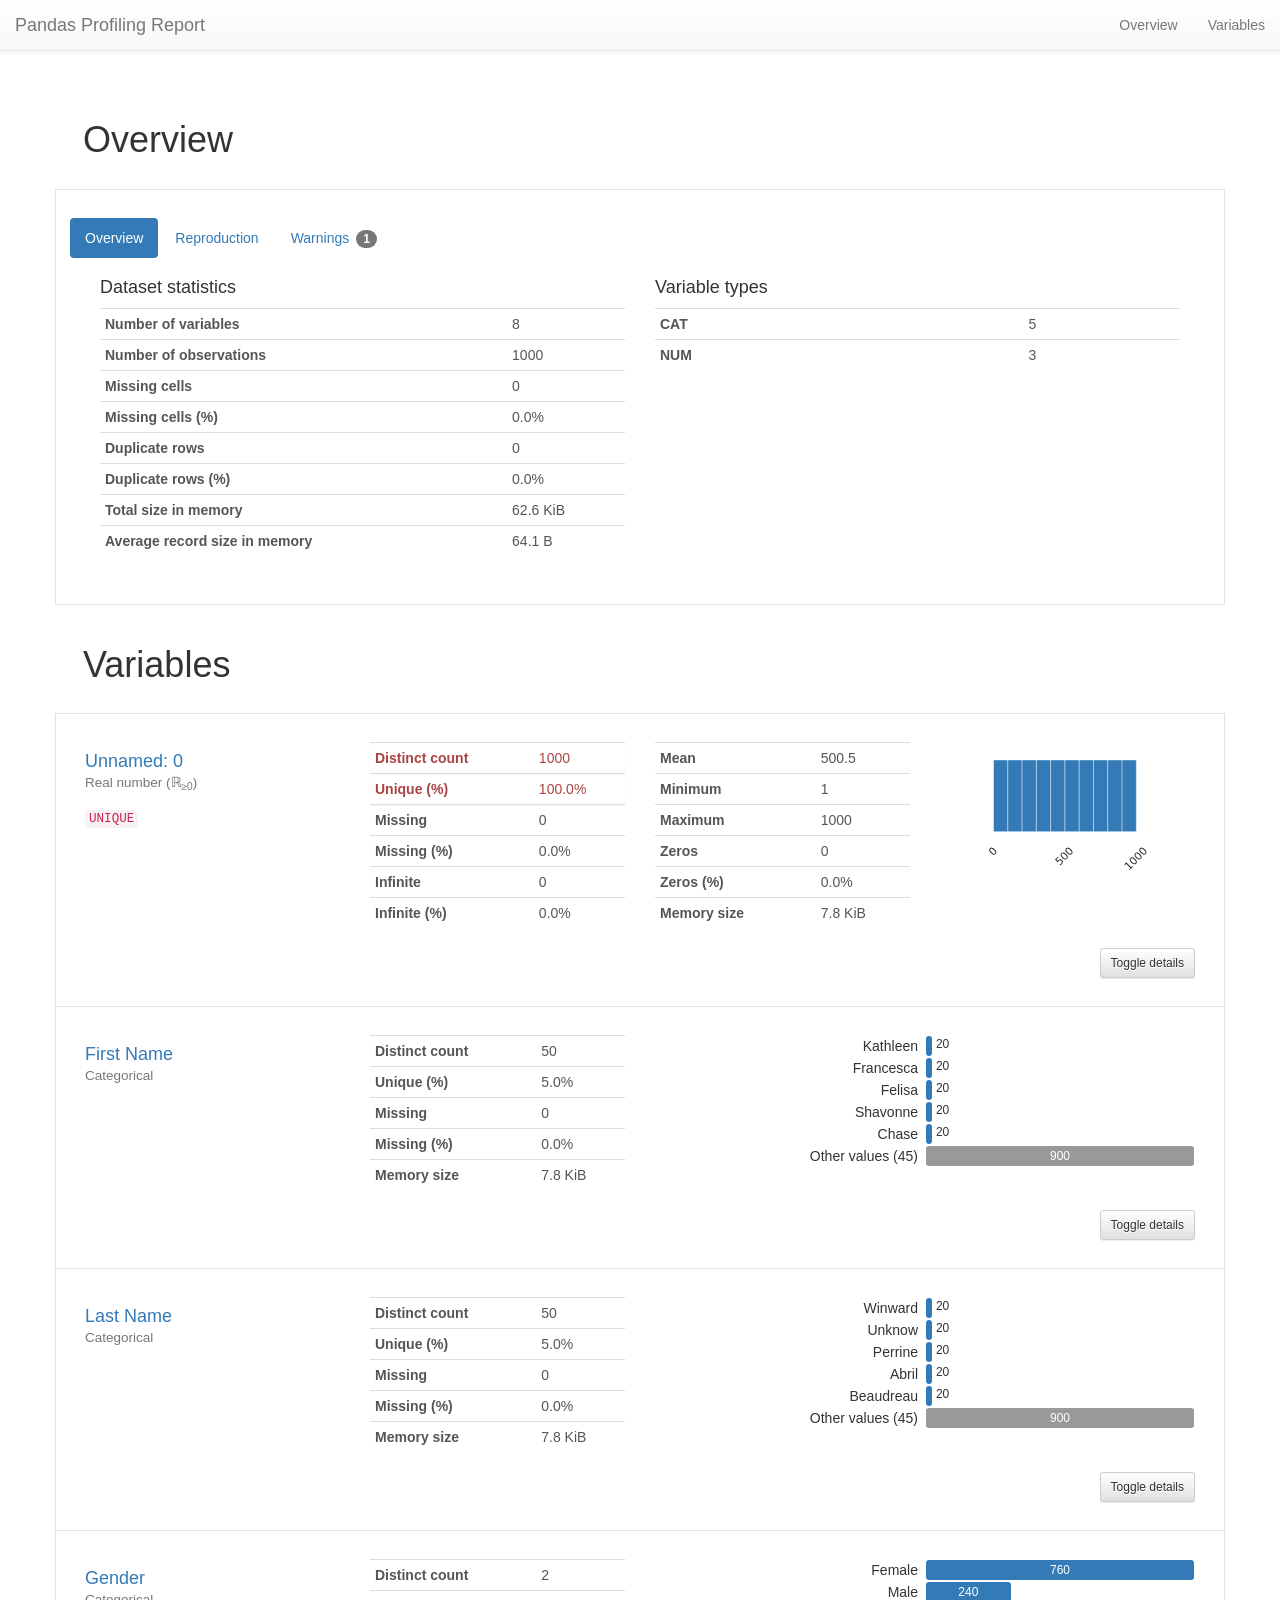
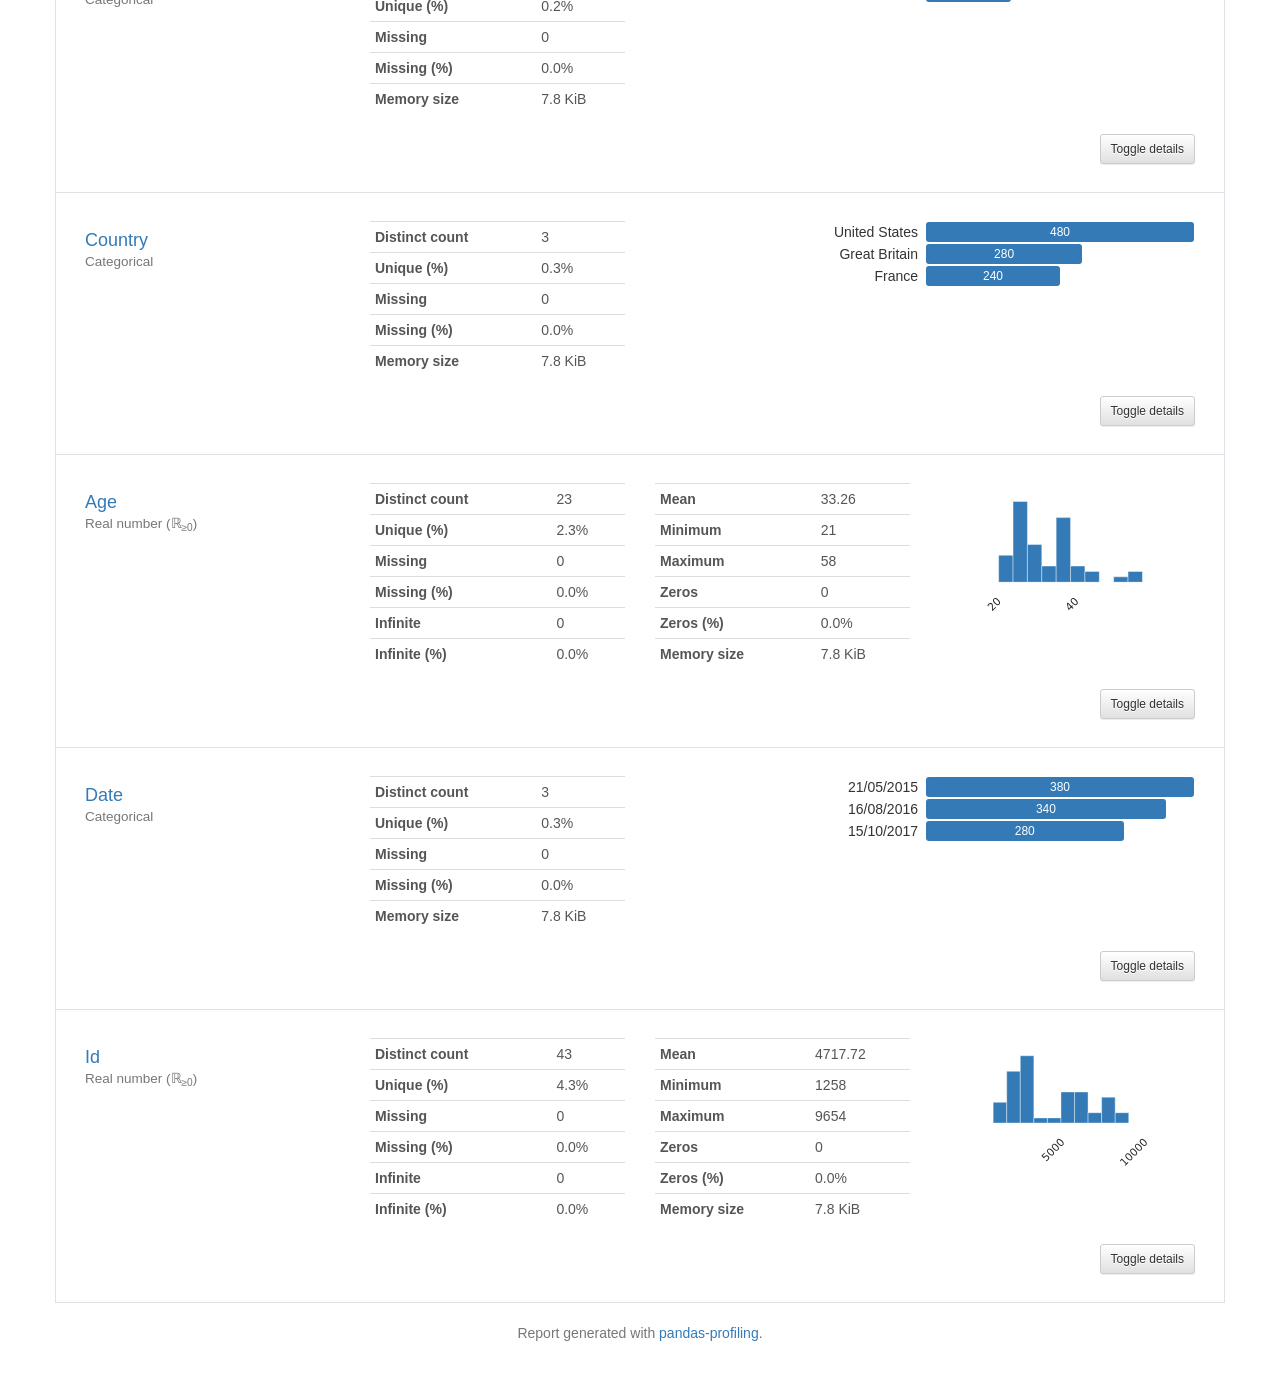
==== commit f82dbe80: "Final Code" ====
--- a/Windenergy_prediction/Templates/analysis_output.html
+++ b/Windenergy_prediction/Templates/analysis_output.html
@@ -1,4 +1,4 @@
-<!doctype html><html lang=en><head><meta charset=utf-8><meta name=viewport content="width=device-width, initial-scale=1, shrink-to-fit=no"><meta name=description content="Profile report generated with the `pandas-profiling` Python package"><meta name=author content="Simon Brugman and the open source community."><meta name=generator content="Pandas Profiling v2.8.0"><meta name=url content=https://github.com/pandas-profiling/pandas-profiling><meta name=date content="2020-07-03 08:29:29.931885"><title>Pandas Profiling Report</title><style>
+<!doctype html><html lang=en><head><meta charset=utf-8><meta name=viewport content="width=device-width, initial-scale=1, shrink-to-fit=no"><meta name=description content="Profile report generated with the `pandas-profiling` Python package"><meta name=author content="Simon Brugman and the open source community."><meta name=generator content="Pandas Profiling v2.8.0"><meta name=url content=https://github.com/pandas-profiling/pandas-profiling><meta name=date content="2020-07-05 16:20:19.307722"><title>Pandas Profiling Report</title><style>
 /*!
  * Bootstrap v3.3.7 (http://getbootstrap.com)
  * Copyright 2011-2016 Twitter, Inc.
@@ -326,7 +326,7 @@
     .row {
         border: 0 !important;
     }
-}</style></head><body><a class=anchor-pos id=top></a><nav class="navbar navbar-default navbar-fixed-top"><div class=container-fluid><div class=navbar-header><button type=button class="navbar-toggle collapsed" data-toggle=collapse data-target=#navbar aria-expanded=false aria-controls=navbar><span class=sr-only>Toggle navigation</span><span class=icon-bar></span><span class=icon-bar></span><span class=icon-bar></span></button><a class="navbar-brand anchor" href=#top>Pandas Profiling Report</a></div><div id=navbar class="navbar-collapse collapse"><ul class="nav navbar-nav navbar-right"><li><a class=anchor href=#overview>Overview</a></li><li><a class=anchor href=#variables>Variables</a></li></ul></div></div></nav><div class=content><div class=container><div class="row header"><a class=anchor-pos id=overview></a><h1 class=page-header>Overview</h1></div><div class=section-items><div class="row spacing"><ul class="nav nav-pills" role=tablist><li role=presentation class=active><a href=#overview-dataset_overview aria-controls=overview-dataset_overview role=tab data-toggle=tab>Overview</a></li><li role=presentation><a href=#overview-reproduction aria-controls=overview-reproduction role=tab data-toggle=tab>Reproduction</a></li><li role=presentation><a href=#overview-warnings aria-controls=overview-warnings role=tab data-toggle=tab>Warnings <span class=badge>1</span></a></li></ul><div class=tab-content style="padding-top: 10px;"><div role=tabpanel class="tab-pane col-sm-12 active" id=overview-dataset_overview><div class=col-sm-6><p class=h4>Dataset statistics</p><table class="table table-condensed stats"><tbody><tr><th>Number of variables</th><td>8</td></tr><tr><th>Number of observations</th><td>1000</td></tr><tr><th>Missing cells</th><td>0</td></tr><tr><th>Missing cells (%)</th><td>0.0%</td></tr><tr><th>Duplicate rows</th><td>0</td></tr><tr><th>Duplicate rows (%)</th><td>0.0%</td></tr><tr><th>Total size in memory</th><td>62.6 KiB</td></tr><tr><th>Average record size in memory</th><td>64.1 B</td></tr></tbody></table></div><div class=col-sm-6><p class=h4>Variable types</p><table class="table table-condensed stats"><tbody><tr><th>CAT</th><td>5</td></tr><tr><th>NUM</th><td>3</td></tr></tbody></table></div></div><div role=tabpanel class="tab-pane col-sm-12" id=overview-reproduction><p class=h4>Reproduction</p><table class="table table-condensed stats"><tbody><tr><th>Analysis started</th><td>2020-07-03 08:29:29.931885</td></tr><tr><th>Analysis finished</th><td>2020-07-03 08:29:30.338279</td></tr><tr><th>Duration</th><td>0.41 seconds</td></tr><tr><th>Version</th><td><a href=https://github.com/pandas-profiling/pandas-profiling>pandas-profiling v2.8.0</a></td></tr><tr><th>Command line</th><td><code>pandas_profiling --config_file config.yaml [YOUR_FILE.csv]</code></td></tr><tr><th>Download configuration</th><td><a download=config.yaml href="data:text/plain;charset=utf-8,title%3A%20Pandas%20Profiling%20Report%0Apool_size%3A%200%0Aprogress_bar%3A%20yes%0Avariables%3A%0A%20%20%20%20descriptions%3A%20%7B%7D%0Avars%3A%0A%20%20%20%20num%3A%0A%20%20%20%20%20%20%20%20quantiles%3A%0A%20%20%20%20%20%20%20%20-%200.05%0A%20%20%20%20%20%20%20%20-%200.25%0A%20%20%20%20%20%20%20%20-%200.5%0A%20%20%20%20%20%20%20%20-%200.75%0A%20%20%20%20%20%20%20%20-%200.95%0A%20%20%20%20%20%20%20%20skewness_threshold%3A%2020%0A%20%20%20%20%20%20%20%20low_categorical_threshold%3A%205%0A%20%20%20%20%20%20%20%20chi_squared_threshold%3A%200.0%0A%20%20%20%20cat%3A%0A%20%20%20%20%20%20%20%20length%3A%20no%0A%20%20%20%20%20%20%20%20unicode%3A%20no%0A%20%20%20%20%20%20%20%20cardinality_threshold%3A%2050%0A%20%20%20%20%20%20%20%20n_obs%3A%205%0A%20%20%20%20%20%20%20%20chi_squared_threshold%3A%200.0%0A%20%20%20%20%20%20%20%20coerce_str_to_date%3A%20no%0A%20%20%20%20bool%3A%0A%20%20%20%20%20%20%20%20n_obs%3A%203%0A%20%20%20%20file%3A%0A%20%20%20%20%20%20%20%20active%3A%20no%0A%20%20%20%20image%3A%0A%20%20%20%20%20%20%20%20active%3A%20no%0A%20%20%20%20%20%20%20%20exif%3A%20no%0A%20%20%20%20%20%20%20%20hash%3A%20no%0Asort%3A%20None%0Amissing_diagrams%3A%0A%20%20%20%20bar%3A%20no%0A%20%20%20%20matrix%3A%20no%0A%20%20%20%20heatmap%3A%20no%0A%20%20%20%20dendrogram%3A%20no%0Acorrelations%3A%0A%20%20%20%20pearson%3A%0A%20%20%20%20%20%20%20%20calculate%3A%20no%0A%20%20%20%20%20%20%20%20warn_high_correlations%3A%20yes%0A%20%20%20%20%20%20%20%20threshold%3A%200.9%0A%20%20%20%20spearman%3A%0A%20%20%20%20%20%20%20%20calculate%3A%20no%0A%20%20%20%20%20%20%20%20warn_high_correlations%3A%20no%0A%20%20%20%20kendall%3A%0A%20%20%20%20%20%20%20%20calculate%3A%20no%0A%20%20%20%20%20%20%20%20warn_high_correlations%3A%20no%0A%20%20%20%20phi_k%3A%0A%20%20%20%20%20%20%20%20calculate%3A%20no%0A%20%20%20%20%20%20%20%20warn_high_correlations%3A%20no%0A%20%20%20%20cramers%3A%0A%20%20%20%20%20%20%20%20calculate%3A%20no%0A%20%20%20%20%20%20%20%20warn_high_correlations%3A%20yes%0A%20%20%20%20%20%20%20%20threshold%3A%200.9%0A%20%20%20%20recoded%3A%0A%20%20%20%20%20%20%20%20calculate%3A%20no%0A%20%20%20%20%20%20%20%20warn_high_correlations%3A%20no%0A%20%20%20%20%20%20%20%20threshold%3A%200.0%0Ainteractions%3A%0A%20%20%20%20targets%3A%20%5B%5D%0A%20%20%20%20continuous%3A%20no%0Acategorical_maximum_correlation_distinct%3A%20100%0Aplot%3A%0A%20%20%20%20image_format%3A%20svg%0A%20%20%20%20dpi%3A%20800%0A%20%20%20%20scatter_threshold%3A%201000%0A%20%20%20%20correlation%3A%0A%20%20%20%20%20%20%20%20cmap%3A%20bwr%0A%20%20%20%20%20%20%20%20bad%3A%20%27%23000000%27%0A%20%20%20%20missing%3A%0A%20%20%20%20%20%20%20%20cmap%3A%20RdBu%0A%20%20%20%20%20%20%20%20force_labels%3A%20yes%0A%20%20%20%20histogram%3A%0A%20%20%20%20%20%20%20%20bayesian_blocks_bins%3A%20no%0A%20%20%20%20%20%20%20%20bins%3A%2050%0An_obs_unique%3A%205%0An_extreme_obs%3A%205%0An_freq_table_max%3A%2010%0Aduplicates%3A%0A%20%20%20%20head%3A%200%0Asamples%3A%0A%20%20%20%20head%3A%200%0A%20%20%20%20tail%3A%200%0Areject_variables%3A%20yes%0Amemory_deep%3A%20no%0Anotebook%3A%0A%20%20%20%20iframe%3A%0A%20%20%20%20%20%20%20%20height%3A%20800px%0A%20%20%20%20%20%20%20%20width%3A%20100%25%0A%20%20%20%20%20%20%20%20attribute%3A%20srcdoc%0Ahtml%3A%0A%20%20%20%20minify_html%3A%20yes%0A%20%20%20%20use_local_assets%3A%20yes%0A%20%20%20%20inline%3A%20yes%0A%20%20%20%20navbar_show%3A%20yes%0A%20%20%20%20file_name%3A%20None%0A%20%20%20%20style%3A%0A%20%20%20%20%20%20%20%20theme%3A%20None%0A%20%20%20%20%20%20%20%20logo%3A%20%27%27%0A%20%20%20%20%20%20%20%20primary_color%3A%20%27%23337ab7%27%0A%20%20%20%20%20%20%20%20full_width%3A%20no%0A">config.yaml</a></td></tr></tbody></table></div><div role=tabpanel class="tab-pane col-sm-12" id=overview-warnings><table class="table table-condensed list-warnings"><p class=h4>Warnings</p><tr style=border-top:0><td><a class=anchor href=#pp_var_1973162117235114079><code>Unnamed: 0</code></a> has unique values </td><td><span class="label label-primary">Unique</span></td></tr></table></div></div></div></div><div class="row header"><a class=anchor-pos id=variables></a><h1 class=page-header>Variables</h1></div><div class=section-items><div class="row spacing"><a class="anchor-pos anchor-pos-variable" id=pp_var_1973162117235114079></a><div class=variable><div class=col-sm-3><p class=h4 title="Unnamed: 0"><a href=#pp_var_1973162117235114079>Unnamed: 0</a><br><small>Real number (&Ropf;<sub>&ge;0</sub>)</small></p><code>UNIQUE</code><br><p class=variable-description></p></div><div class=col-sm-3><table class="table table-condensed stats"><tbody><tr class=alert><th>Distinct count</th><td>1000</td></tr><tr class=alert><th>Unique (%)</th><td>100.0%</td></tr><tr><th>Missing</th><td>0</td></tr><tr><th>Missing (%)</th><td>0.0%</td></tr><tr><th>Infinite</th><td>0</td></tr><tr><th>Infinite (%)</th><td>0.0%</td></tr></tbody></table></div><div class=col-sm-3><table class="table table-condensed stats"><tbody><tr><th>Mean</th><td>500.5</td></tr><tr><th>Minimum</th><td>1</td></tr><tr><th>Maximum</th><td>1000</td></tr><tr><th>Zeros</th><td>0</td></tr><tr><th>Zeros (%)</th><td>0.0%</td></tr><tr><th>Memory size</th><td>7.8 KiB</td></tr></tbody></table></div><div class=col-sm-3><?xml version="1.0" encoding="utf-8" standalone="no"?><!DOCTYPE svg class="img-responsive center-img"PUBLIC "-//W3C//DTD SVG 1.1//EN"
+}</style></head><body><a class=anchor-pos id=top></a><nav class="navbar navbar-default navbar-fixed-top"><div class=container-fluid><div class=navbar-header><button type=button class="navbar-toggle collapsed" data-toggle=collapse data-target=#navbar aria-expanded=false aria-controls=navbar><span class=sr-only>Toggle navigation</span><span class=icon-bar></span><span class=icon-bar></span><span class=icon-bar></span></button><a class="navbar-brand anchor" href=#top>Pandas Profiling Report</a></div><div id=navbar class="navbar-collapse collapse"><ul class="nav navbar-nav navbar-right"><li><a class=anchor href=#overview>Overview</a></li><li><a class=anchor href=#variables>Variables</a></li></ul></div></div></nav><div class=content><div class=container><div class="row header"><a class=anchor-pos id=overview></a><h1 class=page-header>Overview</h1></div><div class=section-items><div class="row spacing"><ul class="nav nav-pills" role=tablist><li role=presentation class=active><a href=#overview-dataset_overview aria-controls=overview-dataset_overview role=tab data-toggle=tab>Overview</a></li><li role=presentation><a href=#overview-reproduction aria-controls=overview-reproduction role=tab data-toggle=tab>Reproduction</a></li><li role=presentation><a href=#overview-warnings aria-controls=overview-warnings role=tab data-toggle=tab>Warnings <span class=badge>1</span></a></li></ul><div class=tab-content style="padding-top: 10px;"><div role=tabpanel class="tab-pane col-sm-12 active" id=overview-dataset_overview><div class=col-sm-6><p class=h4>Dataset statistics</p><table class="table table-condensed stats"><tbody><tr><th>Number of variables</th><td>8</td></tr><tr><th>Number of observations</th><td>1000</td></tr><tr><th>Missing cells</th><td>0</td></tr><tr><th>Missing cells (%)</th><td>0.0%</td></tr><tr><th>Duplicate rows</th><td>0</td></tr><tr><th>Duplicate rows (%)</th><td>0.0%</td></tr><tr><th>Total size in memory</th><td>62.6 KiB</td></tr><tr><th>Average record size in memory</th><td>64.1 B</td></tr></tbody></table></div><div class=col-sm-6><p class=h4>Variable types</p><table class="table table-condensed stats"><tbody><tr><th>CAT</th><td>5</td></tr><tr><th>NUM</th><td>3</td></tr></tbody></table></div></div><div role=tabpanel class="tab-pane col-sm-12" id=overview-reproduction><p class=h4>Reproduction</p><table class="table table-condensed stats"><tbody><tr><th>Analysis started</th><td>2020-07-05 16:20:19.307722</td></tr><tr><th>Analysis finished</th><td>2020-07-05 16:20:19.748278</td></tr><tr><th>Duration</th><td>0.44 seconds</td></tr><tr><th>Version</th><td><a href=https://github.com/pandas-profiling/pandas-profiling>pandas-profiling v2.8.0</a></td></tr><tr><th>Command line</th><td><code>pandas_profiling --config_file config.yaml [YOUR_FILE.csv]</code></td></tr><tr><th>Download configuration</th><td><a download=config.yaml href="data:text/plain;charset=utf-8,title%3A%20Pandas%20Profiling%20Report%0Apool_size%3A%200%0Aprogress_bar%3A%20yes%0Avariables%3A%0A%20%20%20%20descriptions%3A%20%7B%7D%0Avars%3A%0A%20%20%20%20num%3A%0A%20%20%20%20%20%20%20%20quantiles%3A%0A%20%20%20%20%20%20%20%20-%200.05%0A%20%20%20%20%20%20%20%20-%200.25%0A%20%20%20%20%20%20%20%20-%200.5%0A%20%20%20%20%20%20%20%20-%200.75%0A%20%20%20%20%20%20%20%20-%200.95%0A%20%20%20%20%20%20%20%20skewness_threshold%3A%2020%0A%20%20%20%20%20%20%20%20low_categorical_threshold%3A%205%0A%20%20%20%20%20%20%20%20chi_squared_threshold%3A%200.0%0A%20%20%20%20cat%3A%0A%20%20%20%20%20%20%20%20length%3A%20no%0A%20%20%20%20%20%20%20%20unicode%3A%20no%0A%20%20%20%20%20%20%20%20cardinality_threshold%3A%2050%0A%20%20%20%20%20%20%20%20n_obs%3A%205%0A%20%20%20%20%20%20%20%20chi_squared_threshold%3A%200.0%0A%20%20%20%20%20%20%20%20coerce_str_to_date%3A%20no%0A%20%20%20%20bool%3A%0A%20%20%20%20%20%20%20%20n_obs%3A%203%0A%20%20%20%20file%3A%0A%20%20%20%20%20%20%20%20active%3A%20no%0A%20%20%20%20image%3A%0A%20%20%20%20%20%20%20%20active%3A%20no%0A%20%20%20%20%20%20%20%20exif%3A%20no%0A%20%20%20%20%20%20%20%20hash%3A%20no%0Asort%3A%20None%0Amissing_diagrams%3A%0A%20%20%20%20bar%3A%20no%0A%20%20%20%20matrix%3A%20no%0A%20%20%20%20heatmap%3A%20no%0A%20%20%20%20dendrogram%3A%20no%0Acorrelations%3A%0A%20%20%20%20pearson%3A%0A%20%20%20%20%20%20%20%20calculate%3A%20no%0A%20%20%20%20%20%20%20%20warn_high_correlations%3A%20yes%0A%20%20%20%20%20%20%20%20threshold%3A%200.9%0A%20%20%20%20spearman%3A%0A%20%20%20%20%20%20%20%20calculate%3A%20no%0A%20%20%20%20%20%20%20%20warn_high_correlations%3A%20no%0A%20%20%20%20kendall%3A%0A%20%20%20%20%20%20%20%20calculate%3A%20no%0A%20%20%20%20%20%20%20%20warn_high_correlations%3A%20no%0A%20%20%20%20phi_k%3A%0A%20%20%20%20%20%20%20%20calculate%3A%20no%0A%20%20%20%20%20%20%20%20warn_high_correlations%3A%20no%0A%20%20%20%20cramers%3A%0A%20%20%20%20%20%20%20%20calculate%3A%20no%0A%20%20%20%20%20%20%20%20warn_high_correlations%3A%20yes%0A%20%20%20%20%20%20%20%20threshold%3A%200.9%0A%20%20%20%20recoded%3A%0A%20%20%20%20%20%20%20%20calculate%3A%20no%0A%20%20%20%20%20%20%20%20warn_high_correlations%3A%20no%0A%20%20%20%20%20%20%20%20threshold%3A%200.0%0Ainteractions%3A%0A%20%20%20%20targets%3A%20%5B%5D%0A%20%20%20%20continuous%3A%20no%0Acategorical_maximum_correlation_distinct%3A%20100%0Aplot%3A%0A%20%20%20%20image_format%3A%20svg%0A%20%20%20%20dpi%3A%20800%0A%20%20%20%20scatter_threshold%3A%201000%0A%20%20%20%20correlation%3A%0A%20%20%20%20%20%20%20%20cmap%3A%20bwr%0A%20%20%20%20%20%20%20%20bad%3A%20%27%23000000%27%0A%20%20%20%20missing%3A%0A%20%20%20%20%20%20%20%20cmap%3A%20RdBu%0A%20%20%20%20%20%20%20%20force_labels%3A%20yes%0A%20%20%20%20histogram%3A%0A%20%20%20%20%20%20%20%20bayesian_blocks_bins%3A%20no%0A%20%20%20%20%20%20%20%20bins%3A%2050%0An_obs_unique%3A%205%0An_extreme_obs%3A%205%0An_freq_table_max%3A%2010%0Aduplicates%3A%0A%20%20%20%20head%3A%200%0Asamples%3A%0A%20%20%20%20head%3A%200%0A%20%20%20%20tail%3A%200%0Areject_variables%3A%20yes%0Amemory_deep%3A%20no%0Anotebook%3A%0A%20%20%20%20iframe%3A%0A%20%20%20%20%20%20%20%20height%3A%20800px%0A%20%20%20%20%20%20%20%20width%3A%20100%25%0A%20%20%20%20%20%20%20%20attribute%3A%20srcdoc%0Ahtml%3A%0A%20%20%20%20minify_html%3A%20yes%0A%20%20%20%20use_local_assets%3A%20yes%0A%20%20%20%20inline%3A%20yes%0A%20%20%20%20navbar_show%3A%20yes%0A%20%20%20%20file_name%3A%20None%0A%20%20%20%20style%3A%0A%20%20%20%20%20%20%20%20theme%3A%20None%0A%20%20%20%20%20%20%20%20logo%3A%20%27%27%0A%20%20%20%20%20%20%20%20primary_color%3A%20%27%23337ab7%27%0A%20%20%20%20%20%20%20%20full_width%3A%20no%0A">config.yaml</a></td></tr></tbody></table></div><div role=tabpanel class="tab-pane col-sm-12" id=overview-warnings><table class="table table-condensed list-warnings"><p class=h4>Warnings</p><tr style=border-top:0><td><a class=anchor href=#pp_var_9032317732208344004><code>Unnamed: 0</code></a> has unique values </td><td><span class="label label-primary">Unique</span></td></tr></table></div></div></div></div><div class="row header"><a class=anchor-pos id=variables></a><h1 class=page-header>Variables</h1></div><div class=section-items><div class="row spacing"><a class="anchor-pos anchor-pos-variable" id=pp_var_9032317732208344004></a><div class=variable><div class=col-sm-3><p class=h4 title="Unnamed: 0"><a href=#pp_var_9032317732208344004>Unnamed: 0</a><br><small>Real number (&Ropf;<sub>&ge;0</sub>)</small></p><code>UNIQUE</code><br><p class=variable-description></p></div><div class=col-sm-3><table class="table table-condensed stats"><tbody><tr class=alert><th>Distinct count</th><td>1000</td></tr><tr class=alert><th>Unique (%)</th><td>100.0%</td></tr><tr><th>Missing</th><td>0</td></tr><tr><th>Missing (%)</th><td>0.0%</td></tr><tr><th>Infinite</th><td>0</td></tr><tr><th>Infinite (%)</th><td>0.0%</td></tr></tbody></table></div><div class=col-sm-3><table class="table table-condensed stats"><tbody><tr><th>Mean</th><td>500.5</td></tr><tr><th>Minimum</th><td>1</td></tr><tr><th>Maximum</th><td>1000</td></tr><tr><th>Zeros</th><td>0</td></tr><tr><th>Zeros (%)</th><td>0.0%</td></tr><tr><th>Memory size</th><td>7.8 KiB</td></tr></tbody></table></div><div class=col-sm-3><?xml version="1.0" encoding="utf-8" standalone="no"?><!DOCTYPE svg class="img-responsive center-img"PUBLIC "-//W3C//DTD SVG 1.1//EN"
   "http://www.w3.org/Graphics/SVG/1.1/DTD/svg11.dtd"><svg class="img-responsive center-img" height=108pt version=1.1 viewbox="0 0 144 108" width=144pt xmlns=http://www.w3.org/2000/svg xmlns:xlink=http://www.w3.org/1999/xlink><defs><style type=text/css>
 *{stroke-linecap:butt;stroke-linejoin:round;}
   </style></defs><g id=figure_1><g id=patch_1><path style=fill:#ffffff; d="M 0 108 
@@ -394,52 +394,52 @@
 L 54.390625 0 
 L 12.40625 0 
 z
-"/></defs><g style=fill:#262626; transform="translate(117.607575 96.548578)rotate(-45)scale(0.08 -0.08)"><use xlink:href=#DejaVuSans-49 /><use x=63.623047 xlink:href=#DejaVuSans-48 /><use x=127.246094 xlink:href=#DejaVuSans-48 /><use x=190.869141 xlink:href=#DejaVuSans-48 /></g></g></g></g><g id=patch_3><path clip-path=url(#pda96d80876) style=fill:#337ab7;stroke:#ffffff;stroke-linejoin:miter;stroke-width:0.3; d="M 16.154523 67.353558 
+"/></defs><g style=fill:#262626; transform="translate(117.607575 96.548578)rotate(-45)scale(0.08 -0.08)"><use xlink:href=#DejaVuSans-49 /><use x=63.623047 xlink:href=#DejaVuSans-48 /><use x=127.246094 xlink:href=#DejaVuSans-48 /><use x=190.869141 xlink:href=#DejaVuSans-48 /></g></g></g></g><g id=patch_3><path clip-path=url(#pcbfb0f1d00) style=fill:#337ab7;stroke:#ffffff;stroke-linejoin:miter;stroke-width:0.3; d="M 16.154523 67.353558 
 L 26.863569 67.353558 
 L 26.863569 13.493027 
 L 16.154523 13.493027 
 z
-"/></g><g id=patch_4><path clip-path=url(#pda96d80876) style=fill:#337ab7;stroke:#ffffff;stroke-linejoin:miter;stroke-width:0.3; d="M 26.863569 67.353558 
+"/></g><g id=patch_4><path clip-path=url(#pcbfb0f1d00) style=fill:#337ab7;stroke:#ffffff;stroke-linejoin:miter;stroke-width:0.3; d="M 26.863569 67.353558 
 L 37.572615 67.353558 
 L 37.572615 13.493027 
 L 26.863569 13.493027 
 z
-"/></g><g id=patch_5><path clip-path=url(#pda96d80876) style=fill:#337ab7;stroke:#ffffff;stroke-linejoin:miter;stroke-width:0.3; d="M 37.572615 67.353558 
+"/></g><g id=patch_5><path clip-path=url(#pcbfb0f1d00) style=fill:#337ab7;stroke:#ffffff;stroke-linejoin:miter;stroke-width:0.3; d="M 37.572615 67.353558 
 L 48.281661 67.353558 
 L 48.281661 13.493027 
 L 37.572615 13.493027 
 z
-"/></g><g id=patch_6><path clip-path=url(#pda96d80876) style=fill:#337ab7;stroke:#ffffff;stroke-linejoin:miter;stroke-width:0.3; d="M 48.281661 67.353558 
+"/></g><g id=patch_6><path clip-path=url(#pcbfb0f1d00) style=fill:#337ab7;stroke:#ffffff;stroke-linejoin:miter;stroke-width:0.3; d="M 48.281661 67.353558 
 L 58.990707 67.353558 
 L 58.990707 13.493027 
 L 48.281661 13.493027 
 z
-"/></g><g id=patch_7><path clip-path=url(#pda96d80876) style=fill:#337ab7;stroke:#ffffff;stroke-linejoin:miter;stroke-width:0.3; d="M 58.990707 67.353558 
+"/></g><g id=patch_7><path clip-path=url(#pcbfb0f1d00) style=fill:#337ab7;stroke:#ffffff;stroke-linejoin:miter;stroke-width:0.3; d="M 58.990707 67.353558 
 L 69.699753 67.353558 
 L 69.699753 13.493027 
 L 58.990707 13.493027 
 z
-"/></g><g id=patch_8><path clip-path=url(#pda96d80876) style=fill:#337ab7;stroke:#ffffff;stroke-linejoin:miter;stroke-width:0.3; d="M 69.699753 67.353558 
+"/></g><g id=patch_8><path clip-path=url(#pcbfb0f1d00) style=fill:#337ab7;stroke:#ffffff;stroke-linejoin:miter;stroke-width:0.3; d="M 69.699753 67.353558 
 L 80.408799 67.353558 
 L 80.408799 13.493027 
 L 69.699753 13.493027 
 z
-"/></g><g id=patch_9><path clip-path=url(#pda96d80876) style=fill:#337ab7;stroke:#ffffff;stroke-linejoin:miter;stroke-width:0.3; d="M 80.408799 67.353558 
+"/></g><g id=patch_9><path clip-path=url(#pcbfb0f1d00) style=fill:#337ab7;stroke:#ffffff;stroke-linejoin:miter;stroke-width:0.3; d="M 80.408799 67.353558 
 L 91.117845 67.353558 
 L 91.117845 13.493027 
 L 80.408799 13.493027 
 z
-"/></g><g id=patch_10><path clip-path=url(#pda96d80876) style=fill:#337ab7;stroke:#ffffff;stroke-linejoin:miter;stroke-width:0.3; d="M 91.117845 67.353558 
+"/></g><g id=patch_10><path clip-path=url(#pcbfb0f1d00) style=fill:#337ab7;stroke:#ffffff;stroke-linejoin:miter;stroke-width:0.3; d="M 91.117845 67.353558 
 L 101.826891 67.353558 
 L 101.826891 13.493027 
 L 91.117845 13.493027 
 z
-"/></g><g id=patch_11><path clip-path=url(#pda96d80876) style=fill:#337ab7;stroke:#ffffff;stroke-linejoin:miter;stroke-width:0.3; d="M 101.826891 67.353558 
+"/></g><g id=patch_11><path clip-path=url(#pcbfb0f1d00) style=fill:#337ab7;stroke:#ffffff;stroke-linejoin:miter;stroke-width:0.3; d="M 101.826891 67.353558 
 L 112.535937 67.353558 
 L 112.535937 13.493027 
 L 101.826891 13.493027 
 z
-"/></g><g id=patch_12><path clip-path=url(#pda96d80876) style=fill:#337ab7;stroke:#ffffff;stroke-linejoin:miter;stroke-width:0.3; d="M 112.535937 67.353558 
+"/></g><g id=patch_12><path clip-path=url(#pcbfb0f1d00) style=fill:#337ab7;stroke:#ffffff;stroke-linejoin:miter;stroke-width:0.3; d="M 112.535937 67.353558 
 L 123.244983 67.353558 
 L 123.244983 13.493027 
 L 112.535937 13.493027 
@@ -452,7 +452,7 @@
 L 128.599507 67.353558 
 "/></g><g id=patch_16><path style=fill:none; d="M 10.8 10.8 
 L 128.599507 10.8 
-"/></g></g></g><defs><clippath id=pda96d80876><rect height=56.553558 width=117.799507 x=10.8 y=10.8 /></clippath></defs></svg></div><div class="col-sm-12 text-right"><button class="btn btn-default btn-sm" data-toggle=collapse data-target="#bottom-1973162117235114079, #minifreqtable1973162117235114079" aria-expanded=true aria-controls=collapseExample>Toggle details</button></div><div id=bottom-1973162117235114079 class=collapse><div class="row spacing"><ul class="nav nav-tabs" role=tablist><li role=presentation class=active><a href=#1973162117235114079bottom-1973162117235114079statistics aria-controls=1973162117235114079bottom-1973162117235114079statistics role=tab data-toggle=tab>Statistics</a></li><li role=presentation><a href=#1973162117235114079bottom-1973162117235114079histograms aria-controls=1973162117235114079bottom-1973162117235114079histograms role=tab data-toggle=tab>Histogram(s)</a></li><li role=presentation><a href=#1973162117235114079bottom-1973162117235114079common_values aria-controls=1973162117235114079bottom-1973162117235114079common_values role=tab data-toggle=tab>Common values</a></li><li role=presentation><a href=#1973162117235114079bottom-1973162117235114079extreme_values aria-controls=1973162117235114079bottom-1973162117235114079extreme_values role=tab data-toggle=tab>Extreme values</a></li></ul><div class=tab-content><div role=tabpanel class="tab-pane col-sm-12 active" id=1973162117235114079bottom-1973162117235114079statistics><div class=col-sm-6><p class=h4>Quantile statistics</p><table class="table table-condensed stats"><tbody><tr><th>Minimum</th><td>1</td></tr><tr><th>5-th percentile</th><td>50.95</td></tr><tr><th>Q1</th><td>250.75</td></tr><tr><th>median</th><td>500.5</td></tr><tr><th>Q3</th><td>750.25</td></tr><tr><th>95-th percentile</th><td>950.05</td></tr><tr><th>Maximum</th><td>1000</td></tr><tr><th>Range</th><td>999</td></tr><tr><th>Interquartile range (IQR)</th><td>499.5</td></tr></tbody></table></div><div class=col-sm-6><p class=h4>Descriptive statistics</p><table class="table table-condensed stats"><tbody><tr><th>Standard deviation</th><td>288.8194361</td></tr><tr><th>Coefficient of variation (CV)</th><td>0.5770618104</td></tr><tr><th>Kurtosis</th><td>-1.2</td></tr><tr><th>Mean</th><td>500.5</td></tr><tr><th>Median Absolute Deviation (MAD)</th><td>250</td></tr><tr><th>Skewness</th><td>0</td></tr><tr><th>Sum</th><td>500500</td></tr><tr><th>Variance</th><td>83416.66667</td></tr></tbody></table></div></div><div role=tabpanel class="tab-pane col-sm-12" id=1973162117235114079bottom-1973162117235114079histograms><div class="row spacing"><ul class="nav nav-tabs" role=tablist><li role=presentation class=active><a href=#1973162117235114079histograms-1973162117235114079histogram aria-controls=1973162117235114079histograms-1973162117235114079histogram role=tab data-toggle=tab>Histogram</a></li></ul><div class=tab-content><div role=tabpanel class="tab-pane col-sm-12 active" id=1973162117235114079histograms-1973162117235114079histogram><?xml version="1.0" encoding="utf-8" standalone="no"?><!DOCTYPE svg class="img-responsive center-img"PUBLIC "-//W3C//DTD SVG 1.1//EN"
+"/></g></g></g><defs><clippath id=pcbfb0f1d00><rect height=56.553558 width=117.799507 x=10.8 y=10.8 /></clippath></defs></svg></div><div class="col-sm-12 text-right"><button class="btn btn-default btn-sm" data-toggle=collapse data-target="#bottom-9032317732208344004, #minifreqtable9032317732208344004" aria-expanded=true aria-controls=collapseExample>Toggle details</button></div><div id=bottom-9032317732208344004 class=collapse><div class="row spacing"><ul class="nav nav-tabs" role=tablist><li role=presentation class=active><a href=#9032317732208344004bottom-9032317732208344004statistics aria-controls=9032317732208344004bottom-9032317732208344004statistics role=tab data-toggle=tab>Statistics</a></li><li role=presentation><a href=#9032317732208344004bottom-9032317732208344004histograms aria-controls=9032317732208344004bottom-9032317732208344004histograms role=tab data-toggle=tab>Histogram(s)</a></li><li role=presentation><a href=#9032317732208344004bottom-9032317732208344004common_values aria-controls=9032317732208344004bottom-9032317732208344004common_values role=tab data-toggle=tab>Common values</a></li><li role=presentation><a href=#9032317732208344004bottom-9032317732208344004extreme_values aria-controls=9032317732208344004bottom-9032317732208344004extreme_values role=tab data-toggle=tab>Extreme values</a></li></ul><div class=tab-content><div role=tabpanel class="tab-pane col-sm-12 active" id=9032317732208344004bottom-9032317732208344004statistics><div class=col-sm-6><p class=h4>Quantile statistics</p><table class="table table-condensed stats"><tbody><tr><th>Minimum</th><td>1</td></tr><tr><th>5-th percentile</th><td>50.95</td></tr><tr><th>Q1</th><td>250.75</td></tr><tr><th>median</th><td>500.5</td></tr><tr><th>Q3</th><td>750.25</td></tr><tr><th>95-th percentile</th><td>950.05</td></tr><tr><th>Maximum</th><td>1000</td></tr><tr><th>Range</th><td>999</td></tr><tr><th>Interquartile range (IQR)</th><td>499.5</td></tr></tbody></table></div><div class=col-sm-6><p class=h4>Descriptive statistics</p><table class="table table-condensed stats"><tbody><tr><th>Standard deviation</th><td>288.8194361</td></tr><tr><th>Coefficient of variation (CV)</th><td>0.5770618104</td></tr><tr><th>Kurtosis</th><td>-1.2</td></tr><tr><th>Mean</th><td>500.5</td></tr><tr><th>Median Absolute Deviation (MAD)</th><td>250</td></tr><tr><th>Skewness</th><td>0</td></tr><tr><th>Sum</th><td>500500</td></tr><tr><th>Variance</th><td>83416.66667</td></tr></tbody></table></div></div><div role=tabpanel class="tab-pane col-sm-12" id=9032317732208344004bottom-9032317732208344004histograms><div class="row spacing"><ul class="nav nav-tabs" role=tablist><li role=presentation class=active><a href=#9032317732208344004histograms-9032317732208344004histogram aria-controls=9032317732208344004histograms-9032317732208344004histogram role=tab data-toggle=tab>Histogram</a></li></ul><div class=tab-content><div role=tabpanel class="tab-pane col-sm-12 active" id=9032317732208344004histograms-9032317732208344004histogram><?xml version="1.0" encoding="utf-8" standalone="no"?><!DOCTYPE svg class="img-responsive center-img"PUBLIC "-//W3C//DTD SVG 1.1//EN"
   "http://www.w3.org/Graphics/SVG/1.1/DTD/svg11.dtd"><svg class="img-responsive center-img" height=288pt version=1.1 viewbox="0 0 432 288" width=432pt xmlns=http://www.w3.org/2000/svg xmlns:xlink=http://www.w3.org/1999/xlink><defs><style type=text/css>
 *{stroke-linecap:butt;stroke-linejoin:round;}
   </style></defs><g id=figure_1><g id=patch_1><path style=fill:#ffffff; d="M 0 288 
@@ -749,52 +749,52 @@
 L 46.6875 54.6875 
 L 56.203125 54.6875 
 z
-"/></defs><g style=fill:#262626; transform="translate(19.214844 154.657473)rotate(-90)scale(0.11 -0.11)"><use xlink:href=#DejaVuSans-70 /><use x=50.269531 xlink:href=#DejaVuSans-114 /><use x=89.132812 xlink:href=#DejaVuSans-101 /><use x=150.65625 xlink:href=#DejaVuSans-113 /><use x=214.132812 xlink:href=#DejaVuSans-117 /><use x=277.511719 xlink:href=#DejaVuSans-101 /><use x=339.035156 xlink:href=#DejaVuSans-110 /><use x=402.414062 xlink:href=#DejaVuSans-99 /><use x=457.394531 xlink:href=#DejaVuSans-121 /></g></g></g><g id=patch_3><path clip-path=url(#pcfbaed344f) style=fill:#337ab7;stroke:#ffffff;stroke-linejoin:miter;stroke-width:0.3; d="M 71.731364 241.689633 
+"/></defs><g style=fill:#262626; transform="translate(19.214844 154.657473)rotate(-90)scale(0.11 -0.11)"><use xlink:href=#DejaVuSans-70 /><use x=50.269531 xlink:href=#DejaVuSans-114 /><use x=89.132812 xlink:href=#DejaVuSans-101 /><use x=150.65625 xlink:href=#DejaVuSans-113 /><use x=214.132812 xlink:href=#DejaVuSans-117 /><use x=277.511719 xlink:href=#DejaVuSans-101 /><use x=339.035156 xlink:href=#DejaVuSans-110 /><use x=402.414062 xlink:href=#DejaVuSans-99 /><use x=457.394531 xlink:href=#DejaVuSans-121 /></g></g></g><g id=patch_3><path clip-path=url(#pe1f257c94f) style=fill:#337ab7;stroke:#ffffff;stroke-linejoin:miter;stroke-width:0.3; d="M 71.731364 241.689633 
 L 105.014091 241.689633 
 L 105.014091 21.794744 
 L 71.731364 21.794744 
 z
-"/></g><g id=patch_4><path clip-path=url(#pcfbaed344f) style=fill:#337ab7;stroke:#ffffff;stroke-linejoin:miter;stroke-width:0.3; d="M 105.014091 241.689633 
+"/></g><g id=patch_4><path clip-path=url(#pe1f257c94f) style=fill:#337ab7;stroke:#ffffff;stroke-linejoin:miter;stroke-width:0.3; d="M 105.014091 241.689633 
 L 138.296818 241.689633 
 L 138.296818 21.794744 
 L 105.014091 21.794744 
 z
-"/></g><g id=patch_5><path clip-path=url(#pcfbaed344f) style=fill:#337ab7;stroke:#ffffff;stroke-linejoin:miter;stroke-width:0.3; d="M 138.296818 241.689633 
+"/></g><g id=patch_5><path clip-path=url(#pe1f257c94f) style=fill:#337ab7;stroke:#ffffff;stroke-linejoin:miter;stroke-width:0.3; d="M 138.296818 241.689633 
 L 171.579545 241.689633 
 L 171.579545 21.794744 
 L 138.296818 21.794744 
 z
-"/></g><g id=patch_6><path clip-path=url(#pcfbaed344f) style=fill:#337ab7;stroke:#ffffff;stroke-linejoin:miter;stroke-width:0.3; d="M 171.579545 241.689633 
+"/></g><g id=patch_6><path clip-path=url(#pe1f257c94f) style=fill:#337ab7;stroke:#ffffff;stroke-linejoin:miter;stroke-width:0.3; d="M 171.579545 241.689633 
 L 204.862273 241.689633 
 L 204.862273 21.794744 
 L 171.579545 21.794744 
 z
-"/></g><g id=patch_7><path clip-path=url(#pcfbaed344f) style=fill:#337ab7;stroke:#ffffff;stroke-linejoin:miter;stroke-width:0.3; d="M 204.862273 241.689633 
+"/></g><g id=patch_7><path clip-path=url(#pe1f257c94f) style=fill:#337ab7;stroke:#ffffff;stroke-linejoin:miter;stroke-width:0.3; d="M 204.862273 241.689633 
 L 238.145 241.689633 
 L 238.145 21.794744 
 L 204.862273 21.794744 
 z
-"/></g><g id=patch_8><path clip-path=url(#pcfbaed344f) style=fill:#337ab7;stroke:#ffffff;stroke-linejoin:miter;stroke-width:0.3; d="M 238.145 241.689633 
+"/></g><g id=patch_8><path clip-path=url(#pe1f257c94f) style=fill:#337ab7;stroke:#ffffff;stroke-linejoin:miter;stroke-width:0.3; d="M 238.145 241.689633 
 L 271.427727 241.689633 
 L 271.427727 21.794744 
 L 238.145 21.794744 
 z
-"/></g><g id=patch_9><path clip-path=url(#pcfbaed344f) style=fill:#337ab7;stroke:#ffffff;stroke-linejoin:miter;stroke-width:0.3; d="M 271.427727 241.689633 
+"/></g><g id=patch_9><path clip-path=url(#pe1f257c94f) style=fill:#337ab7;stroke:#ffffff;stroke-linejoin:miter;stroke-width:0.3; d="M 271.427727 241.689633 
 L 304.710455 241.689633 
 L 304.710455 21.794744 
 L 271.427727 21.794744 
 z
-"/></g><g id=patch_10><path clip-path=url(#pcfbaed344f) style=fill:#337ab7;stroke:#ffffff;stroke-linejoin:miter;stroke-width:0.3; d="M 304.710455 241.689633 
+"/></g><g id=patch_10><path clip-path=url(#pe1f257c94f) style=fill:#337ab7;stroke:#ffffff;stroke-linejoin:miter;stroke-width:0.3; d="M 304.710455 241.689633 
 L 337.993182 241.689633 
 L 337.993182 21.794744 
 L 304.710455 21.794744 
 z
-"/></g><g id=patch_11><path clip-path=url(#pcfbaed344f) style=fill:#337ab7;stroke:#ffffff;stroke-linejoin:miter;stroke-width:0.3; d="M 337.993182 241.689633 
+"/></g><g id=patch_11><path clip-path=url(#pe1f257c94f) style=fill:#337ab7;stroke:#ffffff;stroke-linejoin:miter;stroke-width:0.3; d="M 337.993182 241.689633 
 L 371.275909 241.689633 
 L 371.275909 21.794744 
 L 337.993182 21.794744 
 z
-"/></g><g id=patch_12><path clip-path=url(#pcfbaed344f) style=fill:#337ab7;stroke:#ffffff;stroke-linejoin:miter;stroke-width:0.3; d="M 371.275909 241.689633 
+"/></g><g id=patch_12><path clip-path=url(#pe1f257c94f) style=fill:#337ab7;stroke:#ffffff;stroke-linejoin:miter;stroke-width:0.3; d="M 371.275909 241.689633 
 L 404.558636 241.689633 
 L 404.558636 21.794744 
 L 371.275909 21.794744 
@@ -807,7 +807,7 @@
 L 421.2 241.689633 
 "/></g><g id=patch_16><path style=fill:none; d="M 55.09 10.8 
 L 421.2 10.8 
-"/></g></g></g><defs><clippath id=pcfbaed344f><rect height=230.889633 width=366.11 x=55.09 y=10.8 /></clippath></defs></svg><div class="caption text-center text-muted"><strong>Histogram with fixed size bins</strong> (bins=10) </div></div></div></div></div><div role=tabpanel class="tab-pane col-sm-12" id=1973162117235114079bottom-1973162117235114079common_values><table class="freq table table-hover table-striped"><thead><tr><td>Value</td><td>Count</td><td>Frequency (%)</td><td>&nbsp;</td></tr></thead><tbody><tr class><td title=1000>1000</td><td>1</td><td>0.1%</td><td><div class=bar style=width:0.1%>&nbsp;</div></td></tr><tr class><td title=329>329</td><td>1</td><td>0.1%</td><td><div class=bar style=width:0.1%>&nbsp;</div></td></tr><tr class><td title=342>342</td><td>1</td><td>0.1%</td><td><div class=bar style=width:0.1%>&nbsp;</div></td></tr><tr class><td title=341>341</td><td>1</td><td>0.1%</td><td><div class=bar style=width:0.1%>&nbsp;</div></td></tr><tr class><td title=340>340</td><td>1</td><td>0.1%</td><td><div class=bar style=width:0.1%>&nbsp;</div></td></tr><tr class><td title=339>339</td><td>1</td><td>0.1%</td><td><div class=bar style=width:0.1%>&nbsp;</div></td></tr><tr class><td title=338>338</td><td>1</td><td>0.1%</td><td><div class=bar style=width:0.1%>&nbsp;</div></td></tr><tr class><td title=337>337</td><td>1</td><td>0.1%</td><td><div class=bar style=width:0.1%>&nbsp;</div></td></tr><tr class><td title=336>336</td><td>1</td><td>0.1%</td><td><div class=bar style=width:0.1%>&nbsp;</div></td></tr><tr class><td title=335>335</td><td>1</td><td>0.1%</td><td><div class=bar style=width:0.1%>&nbsp;</div></td></tr><tr class=other><td title="Other values (990)">Other values (990)</td><td>990</td><td>99.0%</td><td><div class=bar style=width:100.0%>&nbsp;</div></td></tr></tbody></table></div><div role=tabpanel class="tab-pane col-sm-12" id=1973162117235114079bottom-1973162117235114079extreme_values><div class="row spacing"><ul class="nav nav-tabs" role=tablist><li role=presentation class=active><a href=#1973162117235114079extreme_values-1973162117235114079firstn aria-controls=1973162117235114079extreme_values-1973162117235114079firstn role=tab data-toggle=tab>Minimum 5 values</a></li><li role=presentation><a href=#1973162117235114079extreme_values-1973162117235114079lastn aria-controls=1973162117235114079extreme_values-1973162117235114079lastn role=tab data-toggle=tab>Maximum 5 values</a></li></ul><div class=tab-content><div role=tabpanel class="tab-pane col-sm-12 active" id=1973162117235114079extreme_values-1973162117235114079firstn><table class="freq table table-hover table-striped"><thead><tr><td>Value</td><td>Count</td><td>Frequency (%)</td><td>&nbsp;</td></tr></thead><tbody><tr class><td title=1>1</td><td>1</td><td>0.1%</td><td><div class=bar style=width:100.0%>&nbsp;</div></td></tr><tr class><td title=2>2</td><td>1</td><td>0.1%</td><td><div class=bar style=width:100.0%>&nbsp;</div></td></tr><tr class><td title=3>3</td><td>1</td><td>0.1%</td><td><div class=bar style=width:100.0%>&nbsp;</div></td></tr><tr class><td title=4>4</td><td>1</td><td>0.1%</td><td><div class=bar style=width:100.0%>&nbsp;</div></td></tr><tr class><td title=5>5</td><td>1</td><td>0.1%</td><td><div class=bar style=width:100.0%>&nbsp;</div></td></tr></tbody></table></div><div role=tabpanel class="tab-pane col-sm-12" id=1973162117235114079extreme_values-1973162117235114079lastn><table class="freq table table-hover table-striped"><thead><tr><td>Value</td><td>Count</td><td>Frequency (%)</td><td>&nbsp;</td></tr></thead><tbody><tr class><td title=1000>1000</td><td>1</td><td>0.1%</td><td><div class=bar style=width:100.0%>&nbsp;</div></td></tr><tr class><td title=999>999</td><td>1</td><td>0.1%</td><td><div class=bar style=width:100.0%>&nbsp;</div></td></tr><tr class><td title=998>998</td><td>1</td><td>0.1%</td><td><div class=bar style=width:100.0%>&nbsp;</div></td></tr><tr class><td title=997>997</td><td>1</td><td>0.1%</td><td><div class=bar style=width:100.0%>&nbsp;</div></td></tr><tr class><td title=996>996</td><td>1</td><td>0.1%</td><td><div class=bar style=width:100.0%>&nbsp;</div></td></tr></tbody></table></div></div></div></div></div></div></div></div></div><div class="row spacing"><a class="anchor-pos anchor-pos-variable" id=pp_var_618263956997516773></a><div class=variable><div class=col-sm-3><p class=h4 title="First Name"><a href=#pp_var_618263956997516773>First Name</a><br><small>Categorical</small></p><p class=variable-description></p></div><div class=col-sm-3><table class="table table-condensed stats"><tbody><tr><th>Distinct count</th><td>50</td></tr><tr><th>Unique (%)</th><td>5.0%</td></tr><tr><th>Missing</th><td>0</td></tr><tr><th>Missing (%)</th><td>0.0%</td></tr><tr><th>Memory size</th><td>7.8 KiB</td></tr></tbody></table></div><div class=col-sm-6><div class="col-sm- collapse in" id=minifreqtable><table class="mini freq"><tr class><th width=50%>Fallon</th><td width=50%><div class=bar style=width:2.2% data-toggle=tooltip data-placement=right data-html=true data-delay=500> &nbsp; </div> 20 </td></tr><tr class><th width=50%>Jeromy</th><td width=50%><div class=bar style=width:2.2% data-toggle=tooltip data-placement=right data-html=true data-delay=500> &nbsp; </div> 20 </td></tr><tr class><th width=50%>Dorcas</th><td width=50%><div class=bar style=width:2.2% data-toggle=tooltip data-placement=right data-html=true data-delay=500> &nbsp; </div> 20 </td></tr><tr class><th width=50%>Libbie</th><td width=50%><div class=bar style=width:2.2% data-toggle=tooltip data-placement=right data-html=true data-delay=500> &nbsp; </div> 20 </td></tr><tr class><th width=50%>Roma</th><td width=50%><div class=bar style=width:2.2% data-toggle=tooltip data-placement=right data-html=true data-delay=500> &nbsp; </div> 20 </td></tr><tr class=other><th width=50%>Other values (45)</th><td width=50%><div class=bar style=width:100.0% data-toggle=tooltip data-placement=right data-html=true data-delay=500> 900 </div></td></tr></table></div></div><div class="col-sm-12 text-right"><button class="btn btn-default btn-sm" data-toggle=collapse data-target="#bottom-618263956997516773, #minifreqtable618263956997516773" aria-expanded=true aria-controls=collapseExample>Toggle details</button></div><div id=bottom-618263956997516773 class=collapse><div class="row spacing"><ul class="nav nav-tabs" role=tablist><li role=presentation class=active><a href=#618263956997516773bottom-618263956997516773common_values aria-controls=618263956997516773bottom-618263956997516773common_values role=tab data-toggle=tab>Common Values</a></li></ul><div class=tab-content><div role=tabpanel class="tab-pane col-sm-12 active" id=618263956997516773bottom-618263956997516773common_values><table class="freq table table-hover table-striped"><thead><tr><td>Value</td><td>Count</td><td>Frequency (%)</td><td>&nbsp;</td></tr></thead><tbody><tr class><td title=Fallon>Fallon</td><td>20</td><td>2.0%</td><td><div class=bar style=width:2.5%>&nbsp;</div></td></tr><tr class><td title=Jeromy>Jeromy</td><td>20</td><td>2.0%</td><td><div class=bar style=width:2.5%>&nbsp;</div></td></tr><tr class><td title=Dorcas>Dorcas</td><td>20</td><td>2.0%</td><td><div class=bar style=width:2.5%>&nbsp;</div></td></tr><tr class><td title=Libbie>Libbie</td><td>20</td><td>2.0%</td><td><div class=bar style=width:2.5%>&nbsp;</div></td></tr><tr class><td title=Roma>Roma</td><td>20</td><td>2.0%</td><td><div class=bar style=width:2.5%>&nbsp;</div></td></tr><tr class><td title=Many>Many</td><td>20</td><td>2.0%</td><td><div class=bar style=width:2.5%>&nbsp;</div></td></tr><tr class><td title=Teresa>Teresa</td><td>20</td><td>2.0%</td><td><div class=bar style=width:2.5%>&nbsp;</div></td></tr><tr class><td title=Angel>Angel</td><td>20</td><td>2.0%</td><td><div class=bar style=width:2.5%>&nbsp;</div></td></tr><tr class><td title=Loreta>Loreta</td><td>20</td><td>2.0%</td><td><div class=bar style=width:2.5%>&nbsp;</div></td></tr><tr class><td title=Franklyn>Franklyn</td><td>20</td><td>2.0%</td><td><div class=bar style=width:2.5%>&nbsp;</div></td></tr><tr class=other><td title="Other values (40)">Other values (40)</td><td>800</td><td>80.0%</td><td><div class=bar style=width:100.0%>&nbsp;</div></td></tr></tbody></table></div></div></div></div></div></div><div class="row spacing"><a class="anchor-pos anchor-pos-variable" id=pp_var_4575304290662890934></a><div class=variable><div class=col-sm-3><p class=h4 title="Last Name"><a href=#pp_var_4575304290662890934>Last Name</a><br><small>Categorical</small></p><p class=variable-description></p></div><div class=col-sm-3><table class="table table-condensed stats"><tbody><tr><th>Distinct count</th><td>50</td></tr><tr><th>Unique (%)</th><td>5.0%</td></tr><tr><th>Missing</th><td>0</td></tr><tr><th>Missing (%)</th><td>0.0%</td></tr><tr><th>Memory size</th><td>7.8 KiB</td></tr></tbody></table></div><div class=col-sm-6><div class="col-sm- collapse in" id=minifreqtable><table class="mini freq"><tr class><th width=50%>Gent</th><td width=50%><div class=bar style=width:2.2% data-toggle=tooltip data-placement=right data-html=true data-delay=500> &nbsp; </div> 20 </td></tr><tr class><th width=50%>Hurn</th><td width=50%><div class=bar style=width:2.2% data-toggle=tooltip data-placement=right data-html=true data-delay=500> &nbsp; </div> 20 </td></tr><tr class><th width=50%>Abril</th><td width=50%><div class=bar style=width:2.2% data-toggle=tooltip data-placement=right data-html=true data-delay=500> &nbsp; </div> 20 </td></tr><tr class><th width=50%>Wachtel</th><td width=50%><div class=bar style=width:2.2% data-toggle=tooltip data-placement=right data-html=true data-delay=500> &nbsp; </div> 20 </td></tr><tr class><th width=50%>Benito</th><td width=50%><div class=bar style=width:2.2% data-toggle=tooltip data-placement=right data-html=true data-delay=500> &nbsp; </div> 20 </td></tr><tr class=other><th width=50%>Other values (45)</th><td width=50%><div class=bar style=width:100.0% data-toggle=tooltip data-placement=right data-html=true data-delay=500> 900 </div></td></tr></table></div></div><div class="col-sm-12 text-right"><button class="btn btn-default btn-sm" data-toggle=collapse data-target="#bottom-4575304290662890934, #minifreqtable4575304290662890934" aria-expanded=true aria-controls=collapseExample>Toggle details</button></div><div id=bottom-4575304290662890934 class=collapse><div class="row spacing"><ul class="nav nav-tabs" role=tablist><li role=presentation class=active><a href=#4575304290662890934bottom-4575304290662890934common_values aria-controls=4575304290662890934bottom-4575304290662890934common_values role=tab data-toggle=tab>Common Values</a></li></ul><div class=tab-content><div role=tabpanel class="tab-pane col-sm-12 active" id=4575304290662890934bottom-4575304290662890934common_values><table class="freq table table-hover table-striped"><thead><tr><td>Value</td><td>Count</td><td>Frequency (%)</td><td>&nbsp;</td></tr></thead><tbody><tr class><td title=Gent>Gent</td><td>20</td><td>2.0%</td><td><div class=bar style=width:2.5%>&nbsp;</div></td></tr><tr class><td title=Hurn>Hurn</td><td>20</td><td>2.0%</td><td><div class=bar style=width:2.5%>&nbsp;</div></td></tr><tr class><td title=Abril>Abril</td><td>20</td><td>2.0%</td><td><div class=bar style=width:2.5%>&nbsp;</div></td></tr><tr class><td title=Wachtel>Wachtel</td><td>20</td><td>2.0%</td><td><div class=bar style=width:2.5%>&nbsp;</div></td></tr><tr class><td title=Benito>Benito</td><td>20</td><td>2.0%</td><td><div class=bar style=width:2.5%>&nbsp;</div></td></tr><tr class><td title=Curren>Curren</td><td>20</td><td>2.0%</td><td><div class=bar style=width:2.5%>&nbsp;</div></td></tr><tr class><td title=Weiland>Weiland</td><td>20</td><td>2.0%</td><td><div class=bar style=width:2.5%>&nbsp;</div></td></tr><tr class><td title=Cail>Cail</td><td>20</td><td>2.0%</td><td><div class=bar style=width:2.5%>&nbsp;</div></td></tr><tr class><td title=Hail>Hail</td><td>20</td><td>2.0%</td><td><div class=bar style=width:2.5%>&nbsp;</div></td></tr><tr class><td title=Underdahl>Underdahl</td><td>20</td><td>2.0%</td><td><div class=bar style=width:2.5%>&nbsp;</div></td></tr><tr class=other><td title="Other values (40)">Other values (40)</td><td>800</td><td>80.0%</td><td><div class=bar style=width:100.0%>&nbsp;</div></td></tr></tbody></table></div></div></div></div></div></div><div class="row spacing"><a class="anchor-pos anchor-pos-variable" id=pp_var_4415235132051881213></a><div class=variable><div class=col-sm-3><p class=h4 title=Gender><a href=#pp_var_4415235132051881213>Gender</a><br><small>Categorical</small></p><p class=variable-description></p></div><div class=col-sm-3><table class="table table-condensed stats"><tbody><tr><th>Distinct count</th><td>2</td></tr><tr><th>Unique (%)</th><td>0.2%</td></tr><tr><th>Missing</th><td>0</td></tr><tr><th>Missing (%)</th><td>0.0%</td></tr><tr><th>Memory size</th><td>7.8 KiB</td></tr></tbody></table></div><div class=col-sm-6><div class="col-sm- collapse in" id=minifreqtable><table class="mini freq"><tr class><th width=50%>Female</th><td width=50%><div class=bar style=width:100.0% data-toggle=tooltip data-placement=right data-html=true data-delay=500> 760 </div></td></tr><tr class><th width=50%>Male</th><td width=50%><div class=bar style=width:31.6% data-toggle=tooltip data-placement=right data-html=true data-delay=500> 240 </div></td></tr></table></div></div><div class="col-sm-12 text-right"><button class="btn btn-default btn-sm" data-toggle=collapse data-target="#bottom-4415235132051881213, #minifreqtable4415235132051881213" aria-expanded=true aria-controls=collapseExample>Toggle details</button></div><div id=bottom-4415235132051881213 class=collapse><div class="row spacing"><ul class="nav nav-tabs" role=tablist><li role=presentation class=active><a href=#4415235132051881213bottom-4415235132051881213common_values aria-controls=4415235132051881213bottom-4415235132051881213common_values role=tab data-toggle=tab>Common Values</a></li></ul><div class=tab-content><div role=tabpanel class="tab-pane col-sm-12 active" id=4415235132051881213bottom-4415235132051881213common_values><table class="freq table table-hover table-striped"><thead><tr><td>Value</td><td>Count</td><td>Frequency (%)</td><td>&nbsp;</td></tr></thead><tbody><tr class><td title=Female>Female</td><td>760</td><td>76.0%</td><td><div class=bar style=width:100.0%>&nbsp;</div></td></tr><tr class><td title=Male>Male</td><td>240</td><td>24.0%</td><td><div class=bar style=width:31.6%>&nbsp;</div></td></tr></tbody></table></div></div></div></div></div></div><div class="row spacing"><a class="anchor-pos anchor-pos-variable" id=pp_var_2334292474569847631></a><div class=variable><div class=col-sm-3><p class=h4 title=Country><a href=#pp_var_2334292474569847631>Country</a><br><small>Categorical</small></p><p class=variable-description></p></div><div class=col-sm-3><table class="table table-condensed stats"><tbody><tr><th>Distinct count</th><td>3</td></tr><tr><th>Unique (%)</th><td>0.3%</td></tr><tr><th>Missing</th><td>0</td></tr><tr><th>Missing (%)</th><td>0.0%</td></tr><tr><th>Memory size</th><td>7.8 KiB</td></tr></tbody></table></div><div class=col-sm-6><div class="col-sm- collapse in" id=minifreqtable><table class="mini freq"><tr class><th width=50%>United States</th><td width=50%><div class=bar style=width:100.0% data-toggle=tooltip data-placement=right data-html=true data-delay=500> 480 </div></td></tr><tr class><th width=50%>Great Britain</th><td width=50%><div class=bar style=width:58.3% data-toggle=tooltip data-placement=right data-html=true data-delay=500> 280 </div></td></tr><tr class><th width=50%>France</th><td width=50%><div class=bar style=width:50.0% data-toggle=tooltip data-placement=right data-html=true data-delay=500> 240 </div></td></tr></table></div></div><div class="col-sm-12 text-right"><button class="btn btn-default btn-sm" data-toggle=collapse data-target="#bottom-2334292474569847631, #minifreqtable2334292474569847631" aria-expanded=true aria-controls=collapseExample>Toggle details</button></div><div id=bottom-2334292474569847631 class=collapse><div class="row spacing"><ul class="nav nav-tabs" role=tablist><li role=presentation class=active><a href=#2334292474569847631bottom-2334292474569847631common_values aria-controls=2334292474569847631bottom-2334292474569847631common_values role=tab data-toggle=tab>Common Values</a></li></ul><div class=tab-content><div role=tabpanel class="tab-pane col-sm-12 active" id=2334292474569847631bottom-2334292474569847631common_values><table class="freq table table-hover table-striped"><thead><tr><td>Value</td><td>Count</td><td>Frequency (%)</td><td>&nbsp;</td></tr></thead><tbody><tr class><td title="United States">United States</td><td>480</td><td>48.0%</td><td><div class=bar style=width:100.0%>&nbsp;</div></td></tr><tr class><td title="Great Britain">Great Britain</td><td>280</td><td>28.0%</td><td><div class=bar style=width:58.3%>&nbsp;</div></td></tr><tr class><td title=France>France</td><td>240</td><td>24.0%</td><td><div class=bar style=width:50.0%>&nbsp;</div></td></tr></tbody></table></div></div></div></div></div></div><div class="row spacing"><a class="anchor-pos anchor-pos-variable" id=pp_var_5359747273368210688></a><div class=variable><div class=col-sm-3><p class=h4 title=Age><a href=#pp_var_5359747273368210688>Age</a><br><small>Real number (&Ropf;<sub>&ge;0</sub>)</small></p><p class=variable-description></p></div><div class=col-sm-3><table class="table table-condensed stats"><tbody><tr><th>Distinct count</th><td>23</td></tr><tr><th>Unique (%)</th><td>2.3%</td></tr><tr><th>Missing</th><td>0</td></tr><tr><th>Missing (%)</th><td>0.0%</td></tr><tr><th>Infinite</th><td>0</td></tr><tr><th>Infinite (%)</th><td>0.0%</td></tr></tbody></table></div><div class=col-sm-3><table class="table table-condensed stats"><tbody><tr><th>Mean</th><td>33.26</td></tr><tr><th>Minimum</th><td>21</td></tr><tr><th>Maximum</th><td>58</td></tr><tr><th>Zeros</th><td>0</td></tr><tr><th>Zeros (%)</th><td>0.0%</td></tr><tr><th>Memory size</th><td>7.8 KiB</td></tr></tbody></table></div><div class=col-sm-3><?xml version="1.0" encoding="utf-8" standalone="no"?><!DOCTYPE svg class="img-responsive center-img"PUBLIC "-//W3C//DTD SVG 1.1//EN"
+"/></g></g></g><defs><clippath id=pe1f257c94f><rect height=230.889633 width=366.11 x=55.09 y=10.8 /></clippath></defs></svg><div class="caption text-center text-muted"><strong>Histogram with fixed size bins</strong> (bins=10) </div></div></div></div></div><div role=tabpanel class="tab-pane col-sm-12" id=9032317732208344004bottom-9032317732208344004common_values><table class="freq table table-hover table-striped"><thead><tr><td>Value</td><td>Count</td><td>Frequency (%)</td><td>&nbsp;</td></tr></thead><tbody><tr class><td title=1000>1000</td><td>1</td><td>0.1%</td><td><div class=bar style=width:0.1%>&nbsp;</div></td></tr><tr class><td title=329>329</td><td>1</td><td>0.1%</td><td><div class=bar style=width:0.1%>&nbsp;</div></td></tr><tr class><td title=342>342</td><td>1</td><td>0.1%</td><td><div class=bar style=width:0.1%>&nbsp;</div></td></tr><tr class><td title=341>341</td><td>1</td><td>0.1%</td><td><div class=bar style=width:0.1%>&nbsp;</div></td></tr><tr class><td title=340>340</td><td>1</td><td>0.1%</td><td><div class=bar style=width:0.1%>&nbsp;</div></td></tr><tr class><td title=339>339</td><td>1</td><td>0.1%</td><td><div class=bar style=width:0.1%>&nbsp;</div></td></tr><tr class><td title=338>338</td><td>1</td><td>0.1%</td><td><div class=bar style=width:0.1%>&nbsp;</div></td></tr><tr class><td title=337>337</td><td>1</td><td>0.1%</td><td><div class=bar style=width:0.1%>&nbsp;</div></td></tr><tr class><td title=336>336</td><td>1</td><td>0.1%</td><td><div class=bar style=width:0.1%>&nbsp;</div></td></tr><tr class><td title=335>335</td><td>1</td><td>0.1%</td><td><div class=bar style=width:0.1%>&nbsp;</div></td></tr><tr class=other><td title="Other values (990)">Other values (990)</td><td>990</td><td>99.0%</td><td><div class=bar style=width:100.0%>&nbsp;</div></td></tr></tbody></table></div><div role=tabpanel class="tab-pane col-sm-12" id=9032317732208344004bottom-9032317732208344004extreme_values><div class="row spacing"><ul class="nav nav-tabs" role=tablist><li role=presentation class=active><a href=#9032317732208344004extreme_values-9032317732208344004firstn aria-controls=9032317732208344004extreme_values-9032317732208344004firstn role=tab data-toggle=tab>Minimum 5 values</a></li><li role=presentation><a href=#9032317732208344004extreme_values-9032317732208344004lastn aria-controls=9032317732208344004extreme_values-9032317732208344004lastn role=tab data-toggle=tab>Maximum 5 values</a></li></ul><div class=tab-content><div role=tabpanel class="tab-pane col-sm-12 active" id=9032317732208344004extreme_values-9032317732208344004firstn><table class="freq table table-hover table-striped"><thead><tr><td>Value</td><td>Count</td><td>Frequency (%)</td><td>&nbsp;</td></tr></thead><tbody><tr class><td title=1>1</td><td>1</td><td>0.1%</td><td><div class=bar style=width:100.0%>&nbsp;</div></td></tr><tr class><td title=2>2</td><td>1</td><td>0.1%</td><td><div class=bar style=width:100.0%>&nbsp;</div></td></tr><tr class><td title=3>3</td><td>1</td><td>0.1%</td><td><div class=bar style=width:100.0%>&nbsp;</div></td></tr><tr class><td title=4>4</td><td>1</td><td>0.1%</td><td><div class=bar style=width:100.0%>&nbsp;</div></td></tr><tr class><td title=5>5</td><td>1</td><td>0.1%</td><td><div class=bar style=width:100.0%>&nbsp;</div></td></tr></tbody></table></div><div role=tabpanel class="tab-pane col-sm-12" id=9032317732208344004extreme_values-9032317732208344004lastn><table class="freq table table-hover table-striped"><thead><tr><td>Value</td><td>Count</td><td>Frequency (%)</td><td>&nbsp;</td></tr></thead><tbody><tr class><td title=1000>1000</td><td>1</td><td>0.1%</td><td><div class=bar style=width:100.0%>&nbsp;</div></td></tr><tr class><td title=999>999</td><td>1</td><td>0.1%</td><td><div class=bar style=width:100.0%>&nbsp;</div></td></tr><tr class><td title=998>998</td><td>1</td><td>0.1%</td><td><div class=bar style=width:100.0%>&nbsp;</div></td></tr><tr class><td title=997>997</td><td>1</td><td>0.1%</td><td><div class=bar style=width:100.0%>&nbsp;</div></td></tr><tr class><td title=996>996</td><td>1</td><td>0.1%</td><td><div class=bar style=width:100.0%>&nbsp;</div></td></tr></tbody></table></div></div></div></div></div></div></div></div></div><div class="row spacing"><a class="anchor-pos anchor-pos-variable" id=pp_var_-8922487403819113866></a><div class=variable><div class=col-sm-3><p class=h4 title="First Name"><a href=#pp_var_-8922487403819113866>First Name</a><br><small>Categorical</small></p><p class=variable-description></p></div><div class=col-sm-3><table class="table table-condensed stats"><tbody><tr><th>Distinct count</th><td>50</td></tr><tr><th>Unique (%)</th><td>5.0%</td></tr><tr><th>Missing</th><td>0</td></tr><tr><th>Missing (%)</th><td>0.0%</td></tr><tr><th>Memory size</th><td>7.8 KiB</td></tr></tbody></table></div><div class=col-sm-6><div class="col-sm- collapse in" id=minifreqtable><table class="mini freq"><tr class><th width=50%>Kathleen</th><td width=50%><div class=bar style=width:2.2% data-toggle=tooltip data-placement=right data-html=true data-delay=500> &nbsp; </div> 20 </td></tr><tr class><th width=50%>Francesca</th><td width=50%><div class=bar style=width:2.2% data-toggle=tooltip data-placement=right data-html=true data-delay=500> &nbsp; </div> 20 </td></tr><tr class><th width=50%>Felisa</th><td width=50%><div class=bar style=width:2.2% data-toggle=tooltip data-placement=right data-html=true data-delay=500> &nbsp; </div> 20 </td></tr><tr class><th width=50%>Shavonne</th><td width=50%><div class=bar style=width:2.2% data-toggle=tooltip data-placement=right data-html=true data-delay=500> &nbsp; </div> 20 </td></tr><tr class><th width=50%>Chase</th><td width=50%><div class=bar style=width:2.2% data-toggle=tooltip data-placement=right data-html=true data-delay=500> &nbsp; </div> 20 </td></tr><tr class=other><th width=50%>Other values (45)</th><td width=50%><div class=bar style=width:100.0% data-toggle=tooltip data-placement=right data-html=true data-delay=500> 900 </div></td></tr></table></div></div><div class="col-sm-12 text-right"><button class="btn btn-default btn-sm" data-toggle=collapse data-target="#bottom--8922487403819113866, #minifreqtable-8922487403819113866" aria-expanded=true aria-controls=collapseExample>Toggle details</button></div><div id=bottom--8922487403819113866 class=collapse><div class="row spacing"><ul class="nav nav-tabs" role=tablist><li role=presentation class=active><a href=#-8922487403819113866bottom--8922487403819113866common_values aria-controls=-8922487403819113866bottom--8922487403819113866common_values role=tab data-toggle=tab>Common Values</a></li></ul><div class=tab-content><div role=tabpanel class="tab-pane col-sm-12 active" id=-8922487403819113866bottom--8922487403819113866common_values><table class="freq table table-hover table-striped"><thead><tr><td>Value</td><td>Count</td><td>Frequency (%)</td><td>&nbsp;</td></tr></thead><tbody><tr class><td title=Kathleen>Kathleen</td><td>20</td><td>2.0%</td><td><div class=bar style=width:2.5%>&nbsp;</div></td></tr><tr class><td title=Francesca>Francesca</td><td>20</td><td>2.0%</td><td><div class=bar style=width:2.5%>&nbsp;</div></td></tr><tr class><td title=Felisa>Felisa</td><td>20</td><td>2.0%</td><td><div class=bar style=width:2.5%>&nbsp;</div></td></tr><tr class><td title=Shavonne>Shavonne</td><td>20</td><td>2.0%</td><td><div class=bar style=width:2.5%>&nbsp;</div></td></tr><tr class><td title=Chase>Chase</td><td>20</td><td>2.0%</td><td><div class=bar style=width:2.5%>&nbsp;</div></td></tr><tr class><td title=Dulce>Dulce</td><td>20</td><td>2.0%</td><td><div class=bar style=width:2.5%>&nbsp;</div></td></tr><tr class><td title=Carla>Carla</td><td>20</td><td>2.0%</td><td><div class=bar style=width:2.5%>&nbsp;</div></td></tr><tr class><td title=Judie>Judie</td><td>20</td><td>2.0%</td><td><div class=bar style=width:2.5%>&nbsp;</div></td></tr><tr class><td title=Vincenza>Vincenza</td><td>20</td><td>2.0%</td><td><div class=bar style=width:2.5%>&nbsp;</div></td></tr><tr class><td title=Jeromy>Jeromy</td><td>20</td><td>2.0%</td><td><div class=bar style=width:2.5%>&nbsp;</div></td></tr><tr class=other><td title="Other values (40)">Other values (40)</td><td>800</td><td>80.0%</td><td><div class=bar style=width:100.0%>&nbsp;</div></td></tr></tbody></table></div></div></div></div></div></div><div class="row spacing"><a class="anchor-pos anchor-pos-variable" id=pp_var_8324013240349400178></a><div class=variable><div class=col-sm-3><p class=h4 title="Last Name"><a href=#pp_var_8324013240349400178>Last Name</a><br><small>Categorical</small></p><p class=variable-description></p></div><div class=col-sm-3><table class="table table-condensed stats"><tbody><tr><th>Distinct count</th><td>50</td></tr><tr><th>Unique (%)</th><td>5.0%</td></tr><tr><th>Missing</th><td>0</td></tr><tr><th>Missing (%)</th><td>0.0%</td></tr><tr><th>Memory size</th><td>7.8 KiB</td></tr></tbody></table></div><div class=col-sm-6><div class="col-sm- collapse in" id=minifreqtable><table class="mini freq"><tr class><th width=50%>Winward</th><td width=50%><div class=bar style=width:2.2% data-toggle=tooltip data-placement=right data-html=true data-delay=500> &nbsp; </div> 20 </td></tr><tr class><th width=50%>Unknow</th><td width=50%><div class=bar style=width:2.2% data-toggle=tooltip data-placement=right data-html=true data-delay=500> &nbsp; </div> 20 </td></tr><tr class><th width=50%>Perrine</th><td width=50%><div class=bar style=width:2.2% data-toggle=tooltip data-placement=right data-html=true data-delay=500> &nbsp; </div> 20 </td></tr><tr class><th width=50%>Abril</th><td width=50%><div class=bar style=width:2.2% data-toggle=tooltip data-placement=right data-html=true data-delay=500> &nbsp; </div> 20 </td></tr><tr class><th width=50%>Beaudreau</th><td width=50%><div class=bar style=width:2.2% data-toggle=tooltip data-placement=right data-html=true data-delay=500> &nbsp; </div> 20 </td></tr><tr class=other><th width=50%>Other values (45)</th><td width=50%><div class=bar style=width:100.0% data-toggle=tooltip data-placement=right data-html=true data-delay=500> 900 </div></td></tr></table></div></div><div class="col-sm-12 text-right"><button class="btn btn-default btn-sm" data-toggle=collapse data-target="#bottom-8324013240349400178, #minifreqtable8324013240349400178" aria-expanded=true aria-controls=collapseExample>Toggle details</button></div><div id=bottom-8324013240349400178 class=collapse><div class="row spacing"><ul class="nav nav-tabs" role=tablist><li role=presentation class=active><a href=#8324013240349400178bottom-8324013240349400178common_values aria-controls=8324013240349400178bottom-8324013240349400178common_values role=tab data-toggle=tab>Common Values</a></li></ul><div class=tab-content><div role=tabpanel class="tab-pane col-sm-12 active" id=8324013240349400178bottom-8324013240349400178common_values><table class="freq table table-hover table-striped"><thead><tr><td>Value</td><td>Count</td><td>Frequency (%)</td><td>&nbsp;</td></tr></thead><tbody><tr class><td title=Winward>Winward</td><td>20</td><td>2.0%</td><td><div class=bar style=width:2.5%>&nbsp;</div></td></tr><tr class><td title=Unknow>Unknow</td><td>20</td><td>2.0%</td><td><div class=bar style=width:2.5%>&nbsp;</div></td></tr><tr class><td title=Perrine>Perrine</td><td>20</td><td>2.0%</td><td><div class=bar style=width:2.5%>&nbsp;</div></td></tr><tr class><td title=Abril>Abril</td><td>20</td><td>2.0%</td><td><div class=bar style=width:2.5%>&nbsp;</div></td></tr><tr class><td title=Beaudreau>Beaudreau</td><td>20</td><td>2.0%</td><td><div class=bar style=width:2.5%>&nbsp;</div></td></tr><tr class><td title=Hurn>Hurn</td><td>20</td><td>2.0%</td><td><div class=bar style=width:2.5%>&nbsp;</div></td></tr><tr class><td title=Hacker>Hacker</td><td>20</td><td>2.0%</td><td><div class=bar style=width:2.5%>&nbsp;</div></td></tr><tr class><td title=Brumm>Brumm</td><td>20</td><td>2.0%</td><td><div class=bar style=width:2.5%>&nbsp;</div></td></tr><tr class><td title=Hashimoto>Hashimoto</td><td>20</td><td>2.0%</td><td><div class=bar style=width:2.5%>&nbsp;</div></td></tr><tr class><td title=Ascencio>Ascencio</td><td>20</td><td>2.0%</td><td><div class=bar style=width:2.5%>&nbsp;</div></td></tr><tr class=other><td title="Other values (40)">Other values (40)</td><td>800</td><td>80.0%</td><td><div class=bar style=width:100.0%>&nbsp;</div></td></tr></tbody></table></div></div></div></div></div></div><div class="row spacing"><a class="anchor-pos anchor-pos-variable" id=pp_var_4792527366140968332></a><div class=variable><div class=col-sm-3><p class=h4 title=Gender><a href=#pp_var_4792527366140968332>Gender</a><br><small>Categorical</small></p><p class=variable-description></p></div><div class=col-sm-3><table class="table table-condensed stats"><tbody><tr><th>Distinct count</th><td>2</td></tr><tr><th>Unique (%)</th><td>0.2%</td></tr><tr><th>Missing</th><td>0</td></tr><tr><th>Missing (%)</th><td>0.0%</td></tr><tr><th>Memory size</th><td>7.8 KiB</td></tr></tbody></table></div><div class=col-sm-6><div class="col-sm- collapse in" id=minifreqtable><table class="mini freq"><tr class><th width=50%>Female</th><td width=50%><div class=bar style=width:100.0% data-toggle=tooltip data-placement=right data-html=true data-delay=500> 760 </div></td></tr><tr class><th width=50%>Male</th><td width=50%><div class=bar style=width:31.6% data-toggle=tooltip data-placement=right data-html=true data-delay=500> 240 </div></td></tr></table></div></div><div class="col-sm-12 text-right"><button class="btn btn-default btn-sm" data-toggle=collapse data-target="#bottom-4792527366140968332, #minifreqtable4792527366140968332" aria-expanded=true aria-controls=collapseExample>Toggle details</button></div><div id=bottom-4792527366140968332 class=collapse><div class="row spacing"><ul class="nav nav-tabs" role=tablist><li role=presentation class=active><a href=#4792527366140968332bottom-4792527366140968332common_values aria-controls=4792527366140968332bottom-4792527366140968332common_values role=tab data-toggle=tab>Common Values</a></li></ul><div class=tab-content><div role=tabpanel class="tab-pane col-sm-12 active" id=4792527366140968332bottom-4792527366140968332common_values><table class="freq table table-hover table-striped"><thead><tr><td>Value</td><td>Count</td><td>Frequency (%)</td><td>&nbsp;</td></tr></thead><tbody><tr class><td title=Female>Female</td><td>760</td><td>76.0%</td><td><div class=bar style=width:100.0%>&nbsp;</div></td></tr><tr class><td title=Male>Male</td><td>240</td><td>24.0%</td><td><div class=bar style=width:31.6%>&nbsp;</div></td></tr></tbody></table></div></div></div></div></div></div><div class="row spacing"><a class="anchor-pos anchor-pos-variable" id=pp_var_-5377154705858195601></a><div class=variable><div class=col-sm-3><p class=h4 title=Country><a href=#pp_var_-5377154705858195601>Country</a><br><small>Categorical</small></p><p class=variable-description></p></div><div class=col-sm-3><table class="table table-condensed stats"><tbody><tr><th>Distinct count</th><td>3</td></tr><tr><th>Unique (%)</th><td>0.3%</td></tr><tr><th>Missing</th><td>0</td></tr><tr><th>Missing (%)</th><td>0.0%</td></tr><tr><th>Memory size</th><td>7.8 KiB</td></tr></tbody></table></div><div class=col-sm-6><div class="col-sm- collapse in" id=minifreqtable><table class="mini freq"><tr class><th width=50%>United States</th><td width=50%><div class=bar style=width:100.0% data-toggle=tooltip data-placement=right data-html=true data-delay=500> 480 </div></td></tr><tr class><th width=50%>Great Britain</th><td width=50%><div class=bar style=width:58.3% data-toggle=tooltip data-placement=right data-html=true data-delay=500> 280 </div></td></tr><tr class><th width=50%>France</th><td width=50%><div class=bar style=width:50.0% data-toggle=tooltip data-placement=right data-html=true data-delay=500> 240 </div></td></tr></table></div></div><div class="col-sm-12 text-right"><button class="btn btn-default btn-sm" data-toggle=collapse data-target="#bottom--5377154705858195601, #minifreqtable-5377154705858195601" aria-expanded=true aria-controls=collapseExample>Toggle details</button></div><div id=bottom--5377154705858195601 class=collapse><div class="row spacing"><ul class="nav nav-tabs" role=tablist><li role=presentation class=active><a href=#-5377154705858195601bottom--5377154705858195601common_values aria-controls=-5377154705858195601bottom--5377154705858195601common_values role=tab data-toggle=tab>Common Values</a></li></ul><div class=tab-content><div role=tabpanel class="tab-pane col-sm-12 active" id=-5377154705858195601bottom--5377154705858195601common_values><table class="freq table table-hover table-striped"><thead><tr><td>Value</td><td>Count</td><td>Frequency (%)</td><td>&nbsp;</td></tr></thead><tbody><tr class><td title="United States">United States</td><td>480</td><td>48.0%</td><td><div class=bar style=width:100.0%>&nbsp;</div></td></tr><tr class><td title="Great Britain">Great Britain</td><td>280</td><td>28.0%</td><td><div class=bar style=width:58.3%>&nbsp;</div></td></tr><tr class><td title=France>France</td><td>240</td><td>24.0%</td><td><div class=bar style=width:50.0%>&nbsp;</div></td></tr></tbody></table></div></div></div></div></div></div><div class="row spacing"><a class="anchor-pos anchor-pos-variable" id=pp_var_-6545966917725729171></a><div class=variable><div class=col-sm-3><p class=h4 title=Age><a href=#pp_var_-6545966917725729171>Age</a><br><small>Real number (&Ropf;<sub>&ge;0</sub>)</small></p><p class=variable-description></p></div><div class=col-sm-3><table class="table table-condensed stats"><tbody><tr><th>Distinct count</th><td>23</td></tr><tr><th>Unique (%)</th><td>2.3%</td></tr><tr><th>Missing</th><td>0</td></tr><tr><th>Missing (%)</th><td>0.0%</td></tr><tr><th>Infinite</th><td>0</td></tr><tr><th>Infinite (%)</th><td>0.0%</td></tr></tbody></table></div><div class=col-sm-3><table class="table table-condensed stats"><tbody><tr><th>Mean</th><td>33.26</td></tr><tr><th>Minimum</th><td>21</td></tr><tr><th>Maximum</th><td>58</td></tr><tr><th>Zeros</th><td>0</td></tr><tr><th>Zeros (%)</th><td>0.0%</td></tr><tr><th>Memory size</th><td>7.8 KiB</td></tr></tbody></table></div><div class=col-sm-3><?xml version="1.0" encoding="utf-8" standalone="no"?><!DOCTYPE svg class="img-responsive center-img"PUBLIC "-//W3C//DTD SVG 1.1//EN"
   "http://www.w3.org/Graphics/SVG/1.1/DTD/svg11.dtd"><svg class="img-responsive center-img" height=108pt version=1.1 viewbox="0 0 144 108" width=144pt xmlns=http://www.w3.org/2000/svg xmlns:xlink=http://www.w3.org/1999/xlink><defs><style type=text/css>
 *{stroke-linecap:butt;stroke-linejoin:round;}
   </style></defs><g id=figure_1><g id=patch_1><path style=fill:#ffffff; d="M 0 108 
@@ -879,52 +879,52 @@
 L 4.890625 17.1875 
 L 4.890625 26.703125 
 z
-"/></defs><g style=fill:#262626; transform="translate(73.323893 96.414228)rotate(-45)scale(0.08 -0.08)"><use xlink:href=#DejaVuSans-52 /><use x=63.623047 xlink:href=#DejaVuSans-48 /></g></g></g></g><g id=patch_3><path clip-path=url(#pe0bce8429d) style=fill:#337ab7;stroke:#ffffff;stroke-linejoin:miter;stroke-width:0.3; d="M 20.000941 74.417555 
+"/></defs><g style=fill:#262626; transform="translate(73.323893 96.414228)rotate(-45)scale(0.08 -0.08)"><use xlink:href=#DejaVuSans-52 /><use x=63.623047 xlink:href=#DejaVuSans-48 /></g></g></g></g><g id=patch_3><path clip-path=url(#p87720163a7) style=fill:#337ab7;stroke:#ffffff;stroke-linejoin:miter;stroke-width:0.3; d="M 20.000941 74.417555 
 L 30.781804 74.417555 
 L 30.781804 54.221506 
 L 20.000941 54.221506 
 z
-"/></g><g id=patch_4><path clip-path=url(#pe0bce8429d) style=fill:#337ab7;stroke:#ffffff;stroke-linejoin:miter;stroke-width:0.3; d="M 30.781804 74.417555 
+"/></g><g id=patch_4><path clip-path=url(#p87720163a7) style=fill:#337ab7;stroke:#ffffff;stroke-linejoin:miter;stroke-width:0.3; d="M 30.781804 74.417555 
 L 41.562667 74.417555 
 L 41.562667 13.829407 
 L 30.781804 13.829407 
 z
-"/></g><g id=patch_5><path clip-path=url(#pe0bce8429d) style=fill:#337ab7;stroke:#ffffff;stroke-linejoin:miter;stroke-width:0.3; d="M 41.562667 74.417555 
+"/></g><g id=patch_5><path clip-path=url(#p87720163a7) style=fill:#337ab7;stroke:#ffffff;stroke-linejoin:miter;stroke-width:0.3; d="M 41.562667 74.417555 
 L 52.343529 74.417555 
 L 52.343529 46.143086 
 L 41.562667 46.143086 
 z
-"/></g><g id=patch_6><path clip-path=url(#pe0bce8429d) style=fill:#337ab7;stroke:#ffffff;stroke-linejoin:miter;stroke-width:0.3; d="M 52.343529 74.417555 
+"/></g><g id=patch_6><path clip-path=url(#p87720163a7) style=fill:#337ab7;stroke:#ffffff;stroke-linejoin:miter;stroke-width:0.3; d="M 52.343529 74.417555 
 L 63.124392 74.417555 
 L 63.124392 62.299926 
 L 52.343529 62.299926 
 z
-"/></g><g id=patch_7><path clip-path=url(#pe0bce8429d) style=fill:#337ab7;stroke:#ffffff;stroke-linejoin:miter;stroke-width:0.3; d="M 63.124392 74.417555 
+"/></g><g id=patch_7><path clip-path=url(#p87720163a7) style=fill:#337ab7;stroke:#ffffff;stroke-linejoin:miter;stroke-width:0.3; d="M 63.124392 74.417555 
 L 73.905255 74.417555 
 L 73.905255 25.947037 
 L 63.124392 25.947037 
 z
-"/></g><g id=patch_8><path clip-path=url(#pe0bce8429d) style=fill:#337ab7;stroke:#ffffff;stroke-linejoin:miter;stroke-width:0.3; d="M 73.905255 74.417555 
+"/></g><g id=patch_8><path clip-path=url(#p87720163a7) style=fill:#337ab7;stroke:#ffffff;stroke-linejoin:miter;stroke-width:0.3; d="M 73.905255 74.417555 
 L 84.686118 74.417555 
 L 84.686118 62.299926 
 L 73.905255 62.299926 
 z
-"/></g><g id=patch_9><path clip-path=url(#pe0bce8429d) style=fill:#337ab7;stroke:#ffffff;stroke-linejoin:miter;stroke-width:0.3; d="M 84.686118 74.417555 
+"/></g><g id=patch_9><path clip-path=url(#p87720163a7) style=fill:#337ab7;stroke:#ffffff;stroke-linejoin:miter;stroke-width:0.3; d="M 84.686118 74.417555 
 L 95.46698 74.417555 
 L 95.46698 66.339136 
 L 84.686118 66.339136 
 z
-"/></g><g id=patch_10><path clip-path=url(#pe0bce8429d) style=fill:#337ab7;stroke:#ffffff;stroke-linejoin:miter;stroke-width:0.3; d="M 95.46698 74.417555 
+"/></g><g id=patch_10><path clip-path=url(#p87720163a7) style=fill:#337ab7;stroke:#ffffff;stroke-linejoin:miter;stroke-width:0.3; d="M 95.46698 74.417555 
 L 106.247843 74.417555 
 L 106.247843 74.417555 
 L 95.46698 74.417555 
 z
-"/></g><g id=patch_11><path clip-path=url(#pe0bce8429d) style=fill:#337ab7;stroke:#ffffff;stroke-linejoin:miter;stroke-width:0.3; d="M 106.247843 74.417555 
+"/></g><g id=patch_11><path clip-path=url(#p87720163a7) style=fill:#337ab7;stroke:#ffffff;stroke-linejoin:miter;stroke-width:0.3; d="M 106.247843 74.417555 
 L 117.028706 74.417555 
 L 117.028706 70.378345 
 L 106.247843 70.378345 
 z
-"/></g><g id=patch_12><path clip-path=url(#pe0bce8429d) style=fill:#337ab7;stroke:#ffffff;stroke-linejoin:miter;stroke-width:0.3; d="M 117.028706 74.417555 
+"/></g><g id=patch_12><path clip-path=url(#p87720163a7) style=fill:#337ab7;stroke:#ffffff;stroke-linejoin:miter;stroke-width:0.3; d="M 117.028706 74.417555 
 L 127.809569 74.417555 
 L 127.809569 66.339136 
 L 117.028706 66.339136 
@@ -937,7 +937,7 @@
 L 133.2 74.417555 
 "/></g><g id=patch_16><path style=fill:none; d="M 14.61051 10.8 
 L 133.2 10.8 
-"/></g></g></g><defs><clippath id=pe0bce8429d><rect height=63.617555 width=118.58949 x=14.61051 y=10.8 /></clippath></defs></svg></div><div class="col-sm-12 text-right"><button class="btn btn-default btn-sm" data-toggle=collapse data-target="#bottom-5359747273368210688, #minifreqtable5359747273368210688" aria-expanded=true aria-controls=collapseExample>Toggle details</button></div><div id=bottom-5359747273368210688 class=collapse><div class="row spacing"><ul class="nav nav-tabs" role=tablist><li role=presentation class=active><a href=#5359747273368210688bottom-5359747273368210688statistics aria-controls=5359747273368210688bottom-5359747273368210688statistics role=tab data-toggle=tab>Statistics</a></li><li role=presentation><a href=#5359747273368210688bottom-5359747273368210688histograms aria-controls=5359747273368210688bottom-5359747273368210688histograms role=tab data-toggle=tab>Histogram(s)</a></li><li role=presentation><a href=#5359747273368210688bottom-5359747273368210688common_values aria-controls=5359747273368210688bottom-5359747273368210688common_values role=tab data-toggle=tab>Common values</a></li><li role=presentation><a href=#5359747273368210688bottom-5359747273368210688extreme_values aria-controls=5359747273368210688bottom-5359747273368210688extreme_values role=tab data-toggle=tab>Extreme values</a></li></ul><div class=tab-content><div role=tabpanel class="tab-pane col-sm-12 active" id=5359747273368210688bottom-5359747273368210688statistics><div class=col-sm-6><p class=h4>Quantile statistics</p><table class="table table-condensed stats"><tbody><tr><th>Minimum</th><td>21</td></tr><tr><th>5-th percentile</th><td>24</td></tr><tr><th>Q1</th><td>26</td></tr><tr><th>median</th><td>32</td></tr><tr><th>Q3</th><td>38</td></tr><tr><th>95-th percentile</th><td>52</td></tr><tr><th>Maximum</th><td>58</td></tr><tr><th>Range</th><td>37</td></tr><tr><th>Interquartile range (IQR)</th><td>12</td></tr></tbody></table></div><div class=col-sm-6><p class=h4>Descriptive statistics</p><table class="table table-condensed stats"><tbody><tr><th>Standard deviation</th><td>8.353573019</td></tr><tr><th>Coefficient of variation (CV)</th><td>0.251159742</td></tr><tr><th>Kurtosis</th><td>0.8244539959</td></tr><tr><th>Mean</th><td>33.26</td></tr><tr><th>Median Absolute Deviation (MAD)</th><td>6</td></tr><tr><th>Skewness</th><td>1.026160134</td></tr><tr><th>Sum</th><td>33260</td></tr><tr><th>Variance</th><td>69.78218218</td></tr></tbody></table></div></div><div role=tabpanel class="tab-pane col-sm-12" id=5359747273368210688bottom-5359747273368210688histograms><div class="row spacing"><ul class="nav nav-tabs" role=tablist><li role=presentation class=active><a href=#5359747273368210688histograms-5359747273368210688histogram aria-controls=5359747273368210688histograms-5359747273368210688histogram role=tab data-toggle=tab>Histogram</a></li></ul><div class=tab-content><div role=tabpanel class="tab-pane col-sm-12 active" id=5359747273368210688histograms-5359747273368210688histogram><?xml version="1.0" encoding="utf-8" standalone="no"?><!DOCTYPE svg class="img-responsive center-img"PUBLIC "-//W3C//DTD SVG 1.1//EN"
+"/></g></g></g><defs><clippath id=p87720163a7><rect height=63.617555 width=118.58949 x=14.61051 y=10.8 /></clippath></defs></svg></div><div class="col-sm-12 text-right"><button class="btn btn-default btn-sm" data-toggle=collapse data-target="#bottom--6545966917725729171, #minifreqtable-6545966917725729171" aria-expanded=true aria-controls=collapseExample>Toggle details</button></div><div id=bottom--6545966917725729171 class=collapse><div class="row spacing"><ul class="nav nav-tabs" role=tablist><li role=presentation class=active><a href=#-6545966917725729171bottom--6545966917725729171statistics aria-controls=-6545966917725729171bottom--6545966917725729171statistics role=tab data-toggle=tab>Statistics</a></li><li role=presentation><a href=#-6545966917725729171bottom--6545966917725729171histograms aria-controls=-6545966917725729171bottom--6545966917725729171histograms role=tab data-toggle=tab>Histogram(s)</a></li><li role=presentation><a href=#-6545966917725729171bottom--6545966917725729171common_values aria-controls=-6545966917725729171bottom--6545966917725729171common_values role=tab data-toggle=tab>Common values</a></li><li role=presentation><a href=#-6545966917725729171bottom--6545966917725729171extreme_values aria-controls=-6545966917725729171bottom--6545966917725729171extreme_values role=tab data-toggle=tab>Extreme values</a></li></ul><div class=tab-content><div role=tabpanel class="tab-pane col-sm-12 active" id=-6545966917725729171bottom--6545966917725729171statistics><div class=col-sm-6><p class=h4>Quantile statistics</p><table class="table table-condensed stats"><tbody><tr><th>Minimum</th><td>21</td></tr><tr><th>5-th percentile</th><td>24</td></tr><tr><th>Q1</th><td>26</td></tr><tr><th>median</th><td>32</td></tr><tr><th>Q3</th><td>38</td></tr><tr><th>95-th percentile</th><td>52</td></tr><tr><th>Maximum</th><td>58</td></tr><tr><th>Range</th><td>37</td></tr><tr><th>Interquartile range (IQR)</th><td>12</td></tr></tbody></table></div><div class=col-sm-6><p class=h4>Descriptive statistics</p><table class="table table-condensed stats"><tbody><tr><th>Standard deviation</th><td>8.353573019</td></tr><tr><th>Coefficient of variation (CV)</th><td>0.251159742</td></tr><tr><th>Kurtosis</th><td>0.8244539959</td></tr><tr><th>Mean</th><td>33.26</td></tr><tr><th>Median Absolute Deviation (MAD)</th><td>6</td></tr><tr><th>Skewness</th><td>1.026160134</td></tr><tr><th>Sum</th><td>33260</td></tr><tr><th>Variance</th><td>69.78218218</td></tr></tbody></table></div></div><div role=tabpanel class="tab-pane col-sm-12" id=-6545966917725729171bottom--6545966917725729171histograms><div class="row spacing"><ul class="nav nav-tabs" role=tablist><li role=presentation class=active><a href=#-6545966917725729171histograms--6545966917725729171histogram aria-controls=-6545966917725729171histograms--6545966917725729171histogram role=tab data-toggle=tab>Histogram</a></li></ul><div class=tab-content><div role=tabpanel class="tab-pane col-sm-12 active" id=-6545966917725729171histograms--6545966917725729171histogram><?xml version="1.0" encoding="utf-8" standalone="no"?><!DOCTYPE svg class="img-responsive center-img"PUBLIC "-//W3C//DTD SVG 1.1//EN"
   "http://www.w3.org/Graphics/SVG/1.1/DTD/svg11.dtd"><svg class="img-responsive center-img" height=288pt version=1.1 viewbox="0 0 432 288" width=432pt xmlns=http://www.w3.org/2000/svg xmlns:xlink=http://www.w3.org/1999/xlink><defs><style type=text/css>
 *{stroke-linecap:butt;stroke-linejoin:round;}
   </style></defs><g id=figure_1><g id=patch_1><path style=fill:#ffffff; d="M 0 288 
@@ -1221,52 +1221,52 @@
 L 46.6875 54.6875 
 L 56.203125 54.6875 
 z
-"/></defs><g style=fill:#262626; transform="translate(19.214844 159.144065)rotate(-90)scale(0.11 -0.11)"><use xlink:href=#DejaVuSans-70 /><use x=50.269531 xlink:href=#DejaVuSans-114 /><use x=89.132812 xlink:href=#DejaVuSans-101 /><use x=150.65625 xlink:href=#DejaVuSans-113 /><use x=214.132812 xlink:href=#DejaVuSans-117 /><use x=277.511719 xlink:href=#DejaVuSans-101 /><use x=339.035156 xlink:href=#DejaVuSans-110 /><use x=402.414062 xlink:href=#DejaVuSans-99 /><use x=457.394531 xlink:href=#DejaVuSans-121 /></g></g></g><g id=patch_3><path clip-path=url(#pb74a5e8068) style=fill:#337ab7;stroke:#ffffff;stroke-linejoin:miter;stroke-width:0.3; d="M 71.731364 250.662818 
+"/></defs><g style=fill:#262626; transform="translate(19.214844 159.144065)rotate(-90)scale(0.11 -0.11)"><use xlink:href=#DejaVuSans-70 /><use x=50.269531 xlink:href=#DejaVuSans-114 /><use x=89.132812 xlink:href=#DejaVuSans-101 /><use x=150.65625 xlink:href=#DejaVuSans-113 /><use x=214.132812 xlink:href=#DejaVuSans-117 /><use x=277.511719 xlink:href=#DejaVuSans-101 /><use x=339.035156 xlink:href=#DejaVuSans-110 /><use x=402.414062 xlink:href=#DejaVuSans-99 /><use x=457.394531 xlink:href=#DejaVuSans-121 /></g></g></g><g id=patch_3><path clip-path=url(#p0aa7f0986f) style=fill:#337ab7;stroke:#ffffff;stroke-linejoin:miter;stroke-width:0.3; d="M 71.731364 250.662818 
 L 105.014091 250.662818 
 L 105.014091 174.515892 
 L 71.731364 174.515892 
 z
-"/></g><g id=patch_4><path clip-path=url(#pb74a5e8068) style=fill:#337ab7;stroke:#ffffff;stroke-linejoin:miter;stroke-width:0.3; d="M 105.014091 250.662818 
+"/></g><g id=patch_4><path clip-path=url(#p0aa7f0986f) style=fill:#337ab7;stroke:#ffffff;stroke-linejoin:miter;stroke-width:0.3; d="M 105.014091 250.662818 
 L 138.296818 250.662818 
 L 138.296818 22.222039 
 L 105.014091 22.222039 
 z
-"/></g><g id=patch_5><path clip-path=url(#pb74a5e8068) style=fill:#337ab7;stroke:#ffffff;stroke-linejoin:miter;stroke-width:0.3; d="M 138.296818 250.662818 
+"/></g><g id=patch_5><path clip-path=url(#p0aa7f0986f) style=fill:#337ab7;stroke:#ffffff;stroke-linejoin:miter;stroke-width:0.3; d="M 138.296818 250.662818 
 L 171.579545 250.662818 
 L 171.579545 144.057121 
 L 138.296818 144.057121 
 z
-"/></g><g id=patch_6><path clip-path=url(#pb74a5e8068) style=fill:#337ab7;stroke:#ffffff;stroke-linejoin:miter;stroke-width:0.3; d="M 171.579545 250.662818 
+"/></g><g id=patch_6><path clip-path=url(#p0aa7f0986f) style=fill:#337ab7;stroke:#ffffff;stroke-linejoin:miter;stroke-width:0.3; d="M 171.579545 250.662818 
 L 204.862273 250.662818 
 L 204.862273 204.974662 
 L 171.579545 204.974662 
 z
-"/></g><g id=patch_7><path clip-path=url(#pb74a5e8068) style=fill:#337ab7;stroke:#ffffff;stroke-linejoin:miter;stroke-width:0.3; d="M 204.862273 250.662818 
+"/></g><g id=patch_7><path clip-path=url(#p0aa7f0986f) style=fill:#337ab7;stroke:#ffffff;stroke-linejoin:miter;stroke-width:0.3; d="M 204.862273 250.662818 
 L 238.145 250.662818 
 L 238.145 67.910195 
 L 204.862273 67.910195 
 z
-"/></g><g id=patch_8><path clip-path=url(#pb74a5e8068) style=fill:#337ab7;stroke:#ffffff;stroke-linejoin:miter;stroke-width:0.3; d="M 238.145 250.662818 
+"/></g><g id=patch_8><path clip-path=url(#p0aa7f0986f) style=fill:#337ab7;stroke:#ffffff;stroke-linejoin:miter;stroke-width:0.3; d="M 238.145 250.662818 
 L 271.427727 250.662818 
 L 271.427727 204.974662 
 L 238.145 204.974662 
 z
-"/></g><g id=patch_9><path clip-path=url(#pb74a5e8068) style=fill:#337ab7;stroke:#ffffff;stroke-linejoin:miter;stroke-width:0.3; d="M 271.427727 250.662818 
+"/></g><g id=patch_9><path clip-path=url(#p0aa7f0986f) style=fill:#337ab7;stroke:#ffffff;stroke-linejoin:miter;stroke-width:0.3; d="M 271.427727 250.662818 
 L 304.710455 250.662818 
 L 304.710455 220.204048 
 L 271.427727 220.204048 
 z
-"/></g><g id=patch_10><path clip-path=url(#pb74a5e8068) style=fill:#337ab7;stroke:#ffffff;stroke-linejoin:miter;stroke-width:0.3; d="M 304.710455 250.662818 
+"/></g><g id=patch_10><path clip-path=url(#p0aa7f0986f) style=fill:#337ab7;stroke:#ffffff;stroke-linejoin:miter;stroke-width:0.3; d="M 304.710455 250.662818 
 L 337.993182 250.662818 
 L 337.993182 250.662818 
 L 304.710455 250.662818 
 z
-"/></g><g id=patch_11><path clip-path=url(#pb74a5e8068) style=fill:#337ab7;stroke:#ffffff;stroke-linejoin:miter;stroke-width:0.3; d="M 337.993182 250.662818 
+"/></g><g id=patch_11><path clip-path=url(#p0aa7f0986f) style=fill:#337ab7;stroke:#ffffff;stroke-linejoin:miter;stroke-width:0.3; d="M 337.993182 250.662818 
 L 371.275909 250.662818 
 L 371.275909 235.433433 
 L 337.993182 235.433433 
 z
-"/></g><g id=patch_12><path clip-path=url(#pb74a5e8068) style=fill:#337ab7;stroke:#ffffff;stroke-linejoin:miter;stroke-width:0.3; d="M 371.275909 250.662818 
+"/></g><g id=patch_12><path clip-path=url(#p0aa7f0986f) style=fill:#337ab7;stroke:#ffffff;stroke-linejoin:miter;stroke-width:0.3; d="M 371.275909 250.662818 
 L 404.558636 250.662818 
 L 404.558636 220.204048 
 L 371.275909 220.204048 
@@ -1279,7 +1279,7 @@
 L 421.2 250.662818 
 "/></g><g id=patch_16><path style=fill:none; d="M 55.09 10.8 
 L 421.2 10.8 
-"/></g></g></g><defs><clippath id=pb74a5e8068><rect height=239.862818 width=366.11 x=55.09 y=10.8 /></clippath></defs></svg><div class="caption text-center text-muted"><strong>Histogram with fixed size bins</strong> (bins=10) </div></div></div></div></div><div role=tabpanel class="tab-pane col-sm-12" id=5359747273368210688bottom-5359747273368210688common_values><table class="freq table table-hover table-striped"><thead><tr><td>Value</td><td>Count</td><td>Frequency (%)</td><td>&nbsp;</td></tr></thead><tbody><tr class><td title=26>26</td><td>100</td><td>10.0%</td><td><div class=bar style=width:33.3%>&nbsp;</div></td></tr><tr class><td title=28>28</td><td>100</td><td>10.0%</td><td><div class=bar style=width:33.3%>&nbsp;</div></td></tr><tr class><td title=39>39</td><td>80</td><td>8.0%</td><td><div class=bar style=width:26.7%>&nbsp;</div></td></tr><tr class><td title=37>37</td><td>80</td><td>8.0%</td><td><div class=bar style=width:26.7%>&nbsp;</div></td></tr><tr class><td title=29>29</td><td>60</td><td>6.0%</td><td><div class=bar style=width:20.0%>&nbsp;</div></td></tr><tr class><td title=24>24</td><td>60</td><td>6.0%</td><td><div class=bar style=width:20.0%>&nbsp;</div></td></tr><tr class><td title=25>25</td><td>60</td><td>6.0%</td><td><div class=bar style=width:20.0%>&nbsp;</div></td></tr><tr class><td title=36>36</td><td>60</td><td>6.0%</td><td><div class=bar style=width:20.0%>&nbsp;</div></td></tr><tr class><td title=32>32</td><td>60</td><td>6.0%</td><td><div class=bar style=width:20.0%>&nbsp;</div></td></tr><tr class><td title=46>46</td><td>40</td><td>4.0%</td><td><div class=bar style=width:13.3%>&nbsp;</div></td></tr><tr class=other><td title="Other values (13)">Other values (13)</td><td>300</td><td>30.0%</td><td><div class=bar style=width:100.0%>&nbsp;</div></td></tr></tbody></table></div><div role=tabpanel class="tab-pane col-sm-12" id=5359747273368210688bottom-5359747273368210688extreme_values><div class="row spacing"><ul class="nav nav-tabs" role=tablist><li role=presentation class=active><a href=#5359747273368210688extreme_values-5359747273368210688firstn aria-controls=5359747273368210688extreme_values-5359747273368210688firstn role=tab data-toggle=tab>Minimum 5 values</a></li><li role=presentation><a href=#5359747273368210688extreme_values-5359747273368210688lastn aria-controls=5359747273368210688extreme_values-5359747273368210688lastn role=tab data-toggle=tab>Maximum 5 values</a></li></ul><div class=tab-content><div role=tabpanel class="tab-pane col-sm-12 active" id=5359747273368210688extreme_values-5359747273368210688firstn><table class="freq table table-hover table-striped"><thead><tr><td>Value</td><td>Count</td><td>Frequency (%)</td><td>&nbsp;</td></tr></thead><tbody><tr class><td title=21>21</td><td>20</td><td>2.0%</td><td><div class=bar style=width:20.0%>&nbsp;</div></td></tr><tr class><td title=23>23</td><td>20</td><td>2.0%</td><td><div class=bar style=width:20.0%>&nbsp;</div></td></tr><tr class><td title=24>24</td><td>60</td><td>6.0%</td><td><div class=bar style=width:60.0%>&nbsp;</div></td></tr><tr class><td title=25>25</td><td>60</td><td>6.0%</td><td><div class=bar style=width:60.0%>&nbsp;</div></td></tr><tr class><td title=26>26</td><td>100</td><td>10.0%</td><td><div class=bar style=width:100.0%>&nbsp;</div></td></tr></tbody></table></div><div role=tabpanel class="tab-pane col-sm-12" id=5359747273368210688extreme_values-5359747273368210688lastn><table class="freq table table-hover table-striped"><thead><tr><td>Value</td><td>Count</td><td>Frequency (%)</td><td>&nbsp;</td></tr></thead><tbody><tr class><td title=58>58</td><td>20</td><td>2.0%</td><td><div class=bar style=width:50.0%>&nbsp;</div></td></tr><tr class><td title=56>56</td><td>20</td><td>2.0%</td><td><div class=bar style=width:50.0%>&nbsp;</div></td></tr><tr class><td title=52>52</td><td>20</td><td>2.0%</td><td><div class=bar style=width:50.0%>&nbsp;</div></td></tr><tr class><td title=46>46</td><td>40</td><td>4.0%</td><td><div class=bar style=width:100.0%>&nbsp;</div></td></tr><tr class><td title=42>42</td><td>20</td><td>2.0%</td><td><div class=bar style=width:50.0%>&nbsp;</div></td></tr></tbody></table></div></div></div></div></div></div></div></div></div><div class="row spacing"><a class="anchor-pos anchor-pos-variable" id=pp_var_6843846100708813801></a><div class=variable><div class=col-sm-3><p class=h4 title=Date><a href=#pp_var_6843846100708813801>Date</a><br><small>Categorical</small></p><p class=variable-description></p></div><div class=col-sm-3><table class="table table-condensed stats"><tbody><tr><th>Distinct count</th><td>3</td></tr><tr><th>Unique (%)</th><td>0.3%</td></tr><tr><th>Missing</th><td>0</td></tr><tr><th>Missing (%)</th><td>0.0%</td></tr><tr><th>Memory size</th><td>7.8 KiB</td></tr></tbody></table></div><div class=col-sm-6><div class="col-sm- collapse in" id=minifreqtable><table class="mini freq"><tr class><th width=50%>21/05/2015</th><td width=50%><div class=bar style=width:100.0% data-toggle=tooltip data-placement=right data-html=true data-delay=500> 380 </div></td></tr><tr class><th width=50%>16/08/2016</th><td width=50%><div class=bar style=width:89.5% data-toggle=tooltip data-placement=right data-html=true data-delay=500> 340 </div></td></tr><tr class><th width=50%>15/10/2017</th><td width=50%><div class=bar style=width:73.7% data-toggle=tooltip data-placement=right data-html=true data-delay=500> 280 </div></td></tr></table></div></div><div class="col-sm-12 text-right"><button class="btn btn-default btn-sm" data-toggle=collapse data-target="#bottom-6843846100708813801, #minifreqtable6843846100708813801" aria-expanded=true aria-controls=collapseExample>Toggle details</button></div><div id=bottom-6843846100708813801 class=collapse><div class="row spacing"><ul class="nav nav-tabs" role=tablist><li role=presentation class=active><a href=#6843846100708813801bottom-6843846100708813801common_values aria-controls=6843846100708813801bottom-6843846100708813801common_values role=tab data-toggle=tab>Common Values</a></li></ul><div class=tab-content><div role=tabpanel class="tab-pane col-sm-12 active" id=6843846100708813801bottom-6843846100708813801common_values><table class="freq table table-hover table-striped"><thead><tr><td>Value</td><td>Count</td><td>Frequency (%)</td><td>&nbsp;</td></tr></thead><tbody><tr class><td title=21/05/2015>21/05/2015</td><td>380</td><td>38.0%</td><td><div class=bar style=width:100.0%>&nbsp;</div></td></tr><tr class><td title=16/08/2016>16/08/2016</td><td>340</td><td>34.0%</td><td><div class=bar style=width:89.5%>&nbsp;</div></td></tr><tr class><td title=15/10/2017>15/10/2017</td><td>280</td><td>28.0%</td><td><div class=bar style=width:73.7%>&nbsp;</div></td></tr></tbody></table></div></div></div></div></div></div><div class="row spacing"><a class="anchor-pos anchor-pos-variable" id=pp_var_-6412872555594099783></a><div class=variable><div class=col-sm-3><p class=h4 title=Id><a href=#pp_var_-6412872555594099783>Id</a><br><small>Real number (&Ropf;<sub>&ge;0</sub>)</small></p><p class=variable-description></p></div><div class=col-sm-3><table class="table table-condensed stats"><tbody><tr><th>Distinct count</th><td>43</td></tr><tr><th>Unique (%)</th><td>4.3%</td></tr><tr><th>Missing</th><td>0</td></tr><tr><th>Missing (%)</th><td>0.0%</td></tr><tr><th>Infinite</th><td>0</td></tr><tr><th>Infinite (%)</th><td>0.0%</td></tr></tbody></table></div><div class=col-sm-3><table class="table table-condensed stats"><tbody><tr><th>Mean</th><td>4717.72</td></tr><tr><th>Minimum</th><td>1258</td></tr><tr><th>Maximum</th><td>9654</td></tr><tr><th>Zeros</th><td>0</td></tr><tr><th>Zeros (%)</th><td>0.0%</td></tr><tr><th>Memory size</th><td>7.8 KiB</td></tr></tbody></table></div><div class=col-sm-3><?xml version="1.0" encoding="utf-8" standalone="no"?><!DOCTYPE svg class="img-responsive center-img"PUBLIC "-//W3C//DTD SVG 1.1//EN"
+"/></g></g></g><defs><clippath id=p0aa7f0986f><rect height=239.862818 width=366.11 x=55.09 y=10.8 /></clippath></defs></svg><div class="caption text-center text-muted"><strong>Histogram with fixed size bins</strong> (bins=10) </div></div></div></div></div><div role=tabpanel class="tab-pane col-sm-12" id=-6545966917725729171bottom--6545966917725729171common_values><table class="freq table table-hover table-striped"><thead><tr><td>Value</td><td>Count</td><td>Frequency (%)</td><td>&nbsp;</td></tr></thead><tbody><tr class><td title=26>26</td><td>100</td><td>10.0%</td><td><div class=bar style=width:33.3%>&nbsp;</div></td></tr><tr class><td title=28>28</td><td>100</td><td>10.0%</td><td><div class=bar style=width:33.3%>&nbsp;</div></td></tr><tr class><td title=39>39</td><td>80</td><td>8.0%</td><td><div class=bar style=width:26.7%>&nbsp;</div></td></tr><tr class><td title=37>37</td><td>80</td><td>8.0%</td><td><div class=bar style=width:26.7%>&nbsp;</div></td></tr><tr class><td title=29>29</td><td>60</td><td>6.0%</td><td><div class=bar style=width:20.0%>&nbsp;</div></td></tr><tr class><td title=24>24</td><td>60</td><td>6.0%</td><td><div class=bar style=width:20.0%>&nbsp;</div></td></tr><tr class><td title=25>25</td><td>60</td><td>6.0%</td><td><div class=bar style=width:20.0%>&nbsp;</div></td></tr><tr class><td title=36>36</td><td>60</td><td>6.0%</td><td><div class=bar style=width:20.0%>&nbsp;</div></td></tr><tr class><td title=32>32</td><td>60</td><td>6.0%</td><td><div class=bar style=width:20.0%>&nbsp;</div></td></tr><tr class><td title=46>46</td><td>40</td><td>4.0%</td><td><div class=bar style=width:13.3%>&nbsp;</div></td></tr><tr class=other><td title="Other values (13)">Other values (13)</td><td>300</td><td>30.0%</td><td><div class=bar style=width:100.0%>&nbsp;</div></td></tr></tbody></table></div><div role=tabpanel class="tab-pane col-sm-12" id=-6545966917725729171bottom--6545966917725729171extreme_values><div class="row spacing"><ul class="nav nav-tabs" role=tablist><li role=presentation class=active><a href=#-6545966917725729171extreme_values--6545966917725729171firstn aria-controls=-6545966917725729171extreme_values--6545966917725729171firstn role=tab data-toggle=tab>Minimum 5 values</a></li><li role=presentation><a href=#-6545966917725729171extreme_values--6545966917725729171lastn aria-controls=-6545966917725729171extreme_values--6545966917725729171lastn role=tab data-toggle=tab>Maximum 5 values</a></li></ul><div class=tab-content><div role=tabpanel class="tab-pane col-sm-12 active" id=-6545966917725729171extreme_values--6545966917725729171firstn><table class="freq table table-hover table-striped"><thead><tr><td>Value</td><td>Count</td><td>Frequency (%)</td><td>&nbsp;</td></tr></thead><tbody><tr class><td title=21>21</td><td>20</td><td>2.0%</td><td><div class=bar style=width:20.0%>&nbsp;</div></td></tr><tr class><td title=23>23</td><td>20</td><td>2.0%</td><td><div class=bar style=width:20.0%>&nbsp;</div></td></tr><tr class><td title=24>24</td><td>60</td><td>6.0%</td><td><div class=bar style=width:60.0%>&nbsp;</div></td></tr><tr class><td title=25>25</td><td>60</td><td>6.0%</td><td><div class=bar style=width:60.0%>&nbsp;</div></td></tr><tr class><td title=26>26</td><td>100</td><td>10.0%</td><td><div class=bar style=width:100.0%>&nbsp;</div></td></tr></tbody></table></div><div role=tabpanel class="tab-pane col-sm-12" id=-6545966917725729171extreme_values--6545966917725729171lastn><table class="freq table table-hover table-striped"><thead><tr><td>Value</td><td>Count</td><td>Frequency (%)</td><td>&nbsp;</td></tr></thead><tbody><tr class><td title=58>58</td><td>20</td><td>2.0%</td><td><div class=bar style=width:50.0%>&nbsp;</div></td></tr><tr class><td title=56>56</td><td>20</td><td>2.0%</td><td><div class=bar style=width:50.0%>&nbsp;</div></td></tr><tr class><td title=52>52</td><td>20</td><td>2.0%</td><td><div class=bar style=width:50.0%>&nbsp;</div></td></tr><tr class><td title=46>46</td><td>40</td><td>4.0%</td><td><div class=bar style=width:100.0%>&nbsp;</div></td></tr><tr class><td title=42>42</td><td>20</td><td>2.0%</td><td><div class=bar style=width:50.0%>&nbsp;</div></td></tr></tbody></table></div></div></div></div></div></div></div></div></div><div class="row spacing"><a class="anchor-pos anchor-pos-variable" id=pp_var_-5823652757072172298></a><div class=variable><div class=col-sm-3><p class=h4 title=Date><a href=#pp_var_-5823652757072172298>Date</a><br><small>Categorical</small></p><p class=variable-description></p></div><div class=col-sm-3><table class="table table-condensed stats"><tbody><tr><th>Distinct count</th><td>3</td></tr><tr><th>Unique (%)</th><td>0.3%</td></tr><tr><th>Missing</th><td>0</td></tr><tr><th>Missing (%)</th><td>0.0%</td></tr><tr><th>Memory size</th><td>7.8 KiB</td></tr></tbody></table></div><div class=col-sm-6><div class="col-sm- collapse in" id=minifreqtable><table class="mini freq"><tr class><th width=50%>21/05/2015</th><td width=50%><div class=bar style=width:100.0% data-toggle=tooltip data-placement=right data-html=true data-delay=500> 380 </div></td></tr><tr class><th width=50%>16/08/2016</th><td width=50%><div class=bar style=width:89.5% data-toggle=tooltip data-placement=right data-html=true data-delay=500> 340 </div></td></tr><tr class><th width=50%>15/10/2017</th><td width=50%><div class=bar style=width:73.7% data-toggle=tooltip data-placement=right data-html=true data-delay=500> 280 </div></td></tr></table></div></div><div class="col-sm-12 text-right"><button class="btn btn-default btn-sm" data-toggle=collapse data-target="#bottom--5823652757072172298, #minifreqtable-5823652757072172298" aria-expanded=true aria-controls=collapseExample>Toggle details</button></div><div id=bottom--5823652757072172298 class=collapse><div class="row spacing"><ul class="nav nav-tabs" role=tablist><li role=presentation class=active><a href=#-5823652757072172298bottom--5823652757072172298common_values aria-controls=-5823652757072172298bottom--5823652757072172298common_values role=tab data-toggle=tab>Common Values</a></li></ul><div class=tab-content><div role=tabpanel class="tab-pane col-sm-12 active" id=-5823652757072172298bottom--5823652757072172298common_values><table class="freq table table-hover table-striped"><thead><tr><td>Value</td><td>Count</td><td>Frequency (%)</td><td>&nbsp;</td></tr></thead><tbody><tr class><td title=21/05/2015>21/05/2015</td><td>380</td><td>38.0%</td><td><div class=bar style=width:100.0%>&nbsp;</div></td></tr><tr class><td title=16/08/2016>16/08/2016</td><td>340</td><td>34.0%</td><td><div class=bar style=width:89.5%>&nbsp;</div></td></tr><tr class><td title=15/10/2017>15/10/2017</td><td>280</td><td>28.0%</td><td><div class=bar style=width:73.7%>&nbsp;</div></td></tr></tbody></table></div></div></div></div></div></div><div class="row spacing"><a class="anchor-pos anchor-pos-variable" id=pp_var_-8383334562639403172></a><div class=variable><div class=col-sm-3><p class=h4 title=Id><a href=#pp_var_-8383334562639403172>Id</a><br><small>Real number (&Ropf;<sub>&ge;0</sub>)</small></p><p class=variable-description></p></div><div class=col-sm-3><table class="table table-condensed stats"><tbody><tr><th>Distinct count</th><td>43</td></tr><tr><th>Unique (%)</th><td>4.3%</td></tr><tr><th>Missing</th><td>0</td></tr><tr><th>Missing (%)</th><td>0.0%</td></tr><tr><th>Infinite</th><td>0</td></tr><tr><th>Infinite (%)</th><td>0.0%</td></tr></tbody></table></div><div class=col-sm-3><table class="table table-condensed stats"><tbody><tr><th>Mean</th><td>4717.72</td></tr><tr><th>Minimum</th><td>1258</td></tr><tr><th>Maximum</th><td>9654</td></tr><tr><th>Zeros</th><td>0</td></tr><tr><th>Zeros (%)</th><td>0.0%</td></tr><tr><th>Memory size</th><td>7.8 KiB</td></tr></tbody></table></div><div class=col-sm-3><?xml version="1.0" encoding="utf-8" standalone="no"?><!DOCTYPE svg class="img-responsive center-img"PUBLIC "-//W3C//DTD SVG 1.1//EN"
   "http://www.w3.org/Graphics/SVG/1.1/DTD/svg11.dtd"><svg class="img-responsive center-img" height=108pt version=1.1 viewbox="0 0 144 108" width=144pt xmlns=http://www.w3.org/2000/svg xmlns:xlink=http://www.w3.org/1999/xlink><defs><style type=text/css>
 *{stroke-linecap:butt;stroke-linejoin:round;}
   </style></defs><g id=figure_1><g id=patch_1><path style=fill:#ffffff; d="M 0 108 
@@ -1347,52 +1347,52 @@
 L 54.390625 0 
 L 12.40625 0 
 z
-"/></defs><g style=fill:#262626; transform="translate(114.305984 96.583933)rotate(-45)scale(0.08 -0.08)"><use xlink:href=#DejaVuSans-49 /><use x=63.623047 xlink:href=#DejaVuSans-48 /><use x=127.246094 xlink:href=#DejaVuSans-48 /><use x=190.869141 xlink:href=#DejaVuSans-48 /><use x=254.492188 xlink:href=#DejaVuSans-48 /></g></g></g></g><g id=patch_3><path clip-path=url(#pefa7fa0156) style=fill:#337ab7;stroke:#ffffff;stroke-linejoin:miter;stroke-width:0.3; d="M 15.883484 63.78974 
+"/></defs><g style=fill:#262626; transform="translate(114.305984 96.583933)rotate(-45)scale(0.08 -0.08)"><use xlink:href=#DejaVuSans-49 /><use x=63.623047 xlink:href=#DejaVuSans-48 /><use x=127.246094 xlink:href=#DejaVuSans-48 /><use x=190.869141 xlink:href=#DejaVuSans-48 /><use x=254.492188 xlink:href=#DejaVuSans-48 /></g></g></g></g><g id=patch_3><path clip-path=url(#p775f172644) style=fill:#337ab7;stroke:#ffffff;stroke-linejoin:miter;stroke-width:0.3; d="M 15.883484 63.78974 
 L 26.050452 63.78974 
 L 26.050452 48.261611 
 L 15.883484 48.261611 
 z
-"/></g><g id=patch_4><path clip-path=url(#pefa7fa0156) style=fill:#337ab7;stroke:#ffffff;stroke-linejoin:miter;stroke-width:0.3; d="M 26.050452 63.78974 
+"/></g><g id=patch_4><path clip-path=url(#p775f172644) style=fill:#337ab7;stroke:#ffffff;stroke-linejoin:miter;stroke-width:0.3; d="M 26.050452 63.78974 
 L 36.217419 63.78974 
 L 36.217419 24.969418 
 L 26.050452 24.969418 
 z
-"/></g><g id=patch_5><path clip-path=url(#pefa7fa0156) style=fill:#337ab7;stroke:#ffffff;stroke-linejoin:miter;stroke-width:0.3; d="M 36.217419 63.78974 
+"/></g><g id=patch_5><path clip-path=url(#p775f172644) style=fill:#337ab7;stroke:#ffffff;stroke-linejoin:miter;stroke-width:0.3; d="M 36.217419 63.78974 
 L 46.384387 63.78974 
 L 46.384387 13.323321 
 L 36.217419 13.323321 
 z
-"/></g><g id=patch_6><path clip-path=url(#pefa7fa0156) style=fill:#337ab7;stroke:#ffffff;stroke-linejoin:miter;stroke-width:0.3; d="M 46.384387 63.78974 
+"/></g><g id=patch_6><path clip-path=url(#p775f172644) style=fill:#337ab7;stroke:#ffffff;stroke-linejoin:miter;stroke-width:0.3; d="M 46.384387 63.78974 
 L 56.551355 63.78974 
 L 56.551355 59.907708 
 L 46.384387 59.907708 
 z
-"/></g><g id=patch_7><path clip-path=url(#pefa7fa0156) style=fill:#337ab7;stroke:#ffffff;stroke-linejoin:miter;stroke-width:0.3; d="M 56.551355 63.78974 
+"/></g><g id=patch_7><path clip-path=url(#p775f172644) style=fill:#337ab7;stroke:#ffffff;stroke-linejoin:miter;stroke-width:0.3; d="M 56.551355 63.78974 
 L 66.718323 63.78974 
 L 66.718323 59.907708 
 L 56.551355 59.907708 
 z
-"/></g><g id=patch_8><path clip-path=url(#pefa7fa0156) style=fill:#337ab7;stroke:#ffffff;stroke-linejoin:miter;stroke-width:0.3; d="M 66.718323 63.78974 
+"/></g><g id=patch_8><path clip-path=url(#p775f172644) style=fill:#337ab7;stroke:#ffffff;stroke-linejoin:miter;stroke-width:0.3; d="M 66.718323 63.78974 
 L 76.88529 63.78974 
 L 76.88529 40.497547 
 L 66.718323 40.497547 
 z
-"/></g><g id=patch_9><path clip-path=url(#pefa7fa0156) style=fill:#337ab7;stroke:#ffffff;stroke-linejoin:miter;stroke-width:0.3; d="M 76.88529 63.78974 
+"/></g><g id=patch_9><path clip-path=url(#p775f172644) style=fill:#337ab7;stroke:#ffffff;stroke-linejoin:miter;stroke-width:0.3; d="M 76.88529 63.78974 
 L 87.052258 63.78974 
 L 87.052258 40.497547 
 L 76.88529 40.497547 
 z
-"/></g><g id=patch_10><path clip-path=url(#pefa7fa0156) style=fill:#337ab7;stroke:#ffffff;stroke-linejoin:miter;stroke-width:0.3; d="M 87.052258 63.78974 
+"/></g><g id=patch_10><path clip-path=url(#p775f172644) style=fill:#337ab7;stroke:#ffffff;stroke-linejoin:miter;stroke-width:0.3; d="M 87.052258 63.78974 
 L 97.219226 63.78974 
 L 97.219226 56.025676 
 L 87.052258 56.025676 
 z
-"/></g><g id=patch_11><path clip-path=url(#pefa7fa0156) style=fill:#337ab7;stroke:#ffffff;stroke-linejoin:miter;stroke-width:0.3; d="M 97.219226 63.78974 
+"/></g><g id=patch_11><path clip-path=url(#p775f172644) style=fill:#337ab7;stroke:#ffffff;stroke-linejoin:miter;stroke-width:0.3; d="M 97.219226 63.78974 
 L 107.386194 63.78974 
 L 107.386194 44.379579 
 L 97.219226 44.379579 
 z
-"/></g><g id=patch_12><path clip-path=url(#pefa7fa0156) style=fill:#337ab7;stroke:#ffffff;stroke-linejoin:miter;stroke-width:0.3; d="M 107.386194 63.78974 
+"/></g><g id=patch_12><path clip-path=url(#p775f172644) style=fill:#337ab7;stroke:#ffffff;stroke-linejoin:miter;stroke-width:0.3; d="M 107.386194 63.78974 
 L 117.553162 63.78974 
 L 117.553162 56.025676 
 L 107.386194 56.025676 
@@ -1405,7 +1405,7 @@
 L 122.636645 63.78974 
 "/></g><g id=patch_16><path style=fill:none; d="M 10.8 10.8 
 L 122.636645 10.8 
-"/></g></g></g><defs><clippath id=pefa7fa0156><rect height=52.98974 width=111.836645 x=10.8 y=10.8 /></clippath></defs></svg></div><div class="col-sm-12 text-right"><button class="btn btn-default btn-sm" data-toggle=collapse data-target="#bottom--6412872555594099783, #minifreqtable-6412872555594099783" aria-expanded=true aria-controls=collapseExample>Toggle details</button></div><div id=bottom--6412872555594099783 class=collapse><div class="row spacing"><ul class="nav nav-tabs" role=tablist><li role=presentation class=active><a href=#-6412872555594099783bottom--6412872555594099783statistics aria-controls=-6412872555594099783bottom--6412872555594099783statistics role=tab data-toggle=tab>Statistics</a></li><li role=presentation><a href=#-6412872555594099783bottom--6412872555594099783histograms aria-controls=-6412872555594099783bottom--6412872555594099783histograms role=tab data-toggle=tab>Histogram(s)</a></li><li role=presentation><a href=#-6412872555594099783bottom--6412872555594099783common_values aria-controls=-6412872555594099783bottom--6412872555594099783common_values role=tab data-toggle=tab>Common values</a></li><li role=presentation><a href=#-6412872555594099783bottom--6412872555594099783extreme_values aria-controls=-6412872555594099783bottom--6412872555594099783extreme_values role=tab data-toggle=tab>Extreme values</a></li></ul><div class=tab-content><div role=tabpanel class="tab-pane col-sm-12 active" id=-6412872555594099783bottom--6412872555594099783statistics><div class=col-sm-6><p class=h4>Quantile statistics</p><table class="table table-condensed stats"><tbody><tr><th>Minimum</th><td>1258</td></tr><tr><th>5-th percentile</th><td>1562</td></tr><tr><th>Q1</th><td>2587</td></tr><tr><th>median</th><td>3574</td></tr><tr><th>Q3</th><td>6540</td></tr><tr><th>95-th percentile</th><td>8765</td></tr><tr><th>Maximum</th><td>9654</td></tr><tr><th>Range</th><td>8396</td></tr><tr><th>Interquartile range (IQR)</th><td>3953</td></tr></tbody></table></div><div class=col-sm-6><p class=h4>Descriptive statistics</p><table class="table table-condensed stats"><tbody><tr><th>Standard deviation</th><td>2368.340592</td></tr><tr><th>Coefficient of variation (CV)</th><td>0.5020095707</td></tr><tr><th>Kurtosis</th><td>-0.9530146295</td></tr><tr><th>Mean</th><td>4717.72</td></tr><tr><th>Median Absolute Deviation (MAD)</th><td>1875</td></tr><tr><th>Skewness</th><td>0.5150292837</td></tr><tr><th>Sum</th><td>4717720</td></tr><tr><th>Variance</th><td>5609037.159</td></tr></tbody></table></div></div><div role=tabpanel class="tab-pane col-sm-12" id=-6412872555594099783bottom--6412872555594099783histograms><div class="row spacing"><ul class="nav nav-tabs" role=tablist><li role=presentation class=active><a href=#-6412872555594099783histograms--6412872555594099783histogram aria-controls=-6412872555594099783histograms--6412872555594099783histogram role=tab data-toggle=tab>Histogram</a></li></ul><div class=tab-content><div role=tabpanel class="tab-pane col-sm-12 active" id=-6412872555594099783histograms--6412872555594099783histogram><?xml version="1.0" encoding="utf-8" standalone="no"?><!DOCTYPE svg class="img-responsive center-img"PUBLIC "-//W3C//DTD SVG 1.1//EN"
+"/></g></g></g><defs><clippath id=p775f172644><rect height=52.98974 width=111.836645 x=10.8 y=10.8 /></clippath></defs></svg></div><div class="col-sm-12 text-right"><button class="btn btn-default btn-sm" data-toggle=collapse data-target="#bottom--8383334562639403172, #minifreqtable-8383334562639403172" aria-expanded=true aria-controls=collapseExample>Toggle details</button></div><div id=bottom--8383334562639403172 class=collapse><div class="row spacing"><ul class="nav nav-tabs" role=tablist><li role=presentation class=active><a href=#-8383334562639403172bottom--8383334562639403172statistics aria-controls=-8383334562639403172bottom--8383334562639403172statistics role=tab data-toggle=tab>Statistics</a></li><li role=presentation><a href=#-8383334562639403172bottom--8383334562639403172histograms aria-controls=-8383334562639403172bottom--8383334562639403172histograms role=tab data-toggle=tab>Histogram(s)</a></li><li role=presentation><a href=#-8383334562639403172bottom--8383334562639403172common_values aria-controls=-8383334562639403172bottom--8383334562639403172common_values role=tab data-toggle=tab>Common values</a></li><li role=presentation><a href=#-8383334562639403172bottom--8383334562639403172extreme_values aria-controls=-8383334562639403172bottom--8383334562639403172extreme_values role=tab data-toggle=tab>Extreme values</a></li></ul><div class=tab-content><div role=tabpanel class="tab-pane col-sm-12 active" id=-8383334562639403172bottom--8383334562639403172statistics><div class=col-sm-6><p class=h4>Quantile statistics</p><table class="table table-condensed stats"><tbody><tr><th>Minimum</th><td>1258</td></tr><tr><th>5-th percentile</th><td>1562</td></tr><tr><th>Q1</th><td>2587</td></tr><tr><th>median</th><td>3574</td></tr><tr><th>Q3</th><td>6540</td></tr><tr><th>95-th percentile</th><td>8765</td></tr><tr><th>Maximum</th><td>9654</td></tr><tr><th>Range</th><td>8396</td></tr><tr><th>Interquartile range (IQR)</th><td>3953</td></tr></tbody></table></div><div class=col-sm-6><p class=h4>Descriptive statistics</p><table class="table table-condensed stats"><tbody><tr><th>Standard deviation</th><td>2368.340592</td></tr><tr><th>Coefficient of variation (CV)</th><td>0.5020095707</td></tr><tr><th>Kurtosis</th><td>-0.9530146295</td></tr><tr><th>Mean</th><td>4717.72</td></tr><tr><th>Median Absolute Deviation (MAD)</th><td>1875</td></tr><tr><th>Skewness</th><td>0.5150292837</td></tr><tr><th>Sum</th><td>4717720</td></tr><tr><th>Variance</th><td>5609037.159</td></tr></tbody></table></div></div><div role=tabpanel class="tab-pane col-sm-12" id=-8383334562639403172bottom--8383334562639403172histograms><div class="row spacing"><ul class="nav nav-tabs" role=tablist><li role=presentation class=active><a href=#-8383334562639403172histograms--8383334562639403172histogram aria-controls=-8383334562639403172histograms--8383334562639403172histogram role=tab data-toggle=tab>Histogram</a></li></ul><div class=tab-content><div role=tabpanel class="tab-pane col-sm-12 active" id=-8383334562639403172histograms--8383334562639403172histogram><?xml version="1.0" encoding="utf-8" standalone="no"?><!DOCTYPE svg class="img-responsive center-img"PUBLIC "-//W3C//DTD SVG 1.1//EN"
   "http://www.w3.org/Graphics/SVG/1.1/DTD/svg11.dtd"><svg class="img-responsive center-img" height=288pt version=1.1 viewbox="0 0 432 288" width=432pt xmlns=http://www.w3.org/2000/svg xmlns:xlink=http://www.w3.org/1999/xlink><defs><style type=text/css>
 *{stroke-linecap:butt;stroke-linejoin:round;}
   </style></defs><g id=figure_1><g id=patch_1><path style=fill:#ffffff; d="M 0 288 
@@ -1725,52 +1725,52 @@
 L 46.6875 54.6875 
 L 56.203125 54.6875 
 z
-"/></defs><g style=fill:#262626; transform="translate(19.214844 152.430086)rotate(-90)scale(0.11 -0.11)"><use xlink:href=#DejaVuSans-70 /><use x=50.269531 xlink:href=#DejaVuSans-114 /><use x=89.132812 xlink:href=#DejaVuSans-101 /><use x=150.65625 xlink:href=#DejaVuSans-113 /><use x=214.132812 xlink:href=#DejaVuSans-117 /><use x=277.511719 xlink:href=#DejaVuSans-101 /><use x=339.035156 xlink:href=#DejaVuSans-110 /><use x=402.414062 xlink:href=#DejaVuSans-99 /><use x=457.394531 xlink:href=#DejaVuSans-121 /></g></g></g><g id=patch_3><path clip-path=url(#pfbe30cc61a) style=fill:#337ab7;stroke:#ffffff;stroke-linejoin:miter;stroke-width:0.3; d="M 71.183307 237.23486 
+"/></defs><g style=fill:#262626; transform="translate(19.214844 152.430086)rotate(-90)scale(0.11 -0.11)"><use xlink:href=#DejaVuSans-70 /><use x=50.269531 xlink:href=#DejaVuSans-114 /><use x=89.132812 xlink:href=#DejaVuSans-101 /><use x=150.65625 xlink:href=#DejaVuSans-113 /><use x=214.132812 xlink:href=#DejaVuSans-117 /><use x=277.511719 xlink:href=#DejaVuSans-101 /><use x=339.035156 xlink:href=#DejaVuSans-110 /><use x=402.414062 xlink:href=#DejaVuSans-99 /><use x=457.394531 xlink:href=#DejaVuSans-121 /></g></g></g><g id=patch_3><path clip-path=url(#p209cf96e9e) style=fill:#337ab7;stroke:#ffffff;stroke-linejoin:miter;stroke-width:0.3; d="M 71.183307 237.23486 
 L 103.369921 237.23486 
 L 103.369921 170.880323 
 L 71.183307 170.880323 
 z
-"/></g><g id=patch_4><path clip-path=url(#pfbe30cc61a) style=fill:#337ab7;stroke:#ffffff;stroke-linejoin:miter;stroke-width:0.3; d="M 103.369921 237.23486 
+"/></g><g id=patch_4><path clip-path=url(#p209cf96e9e) style=fill:#337ab7;stroke:#ffffff;stroke-linejoin:miter;stroke-width:0.3; d="M 103.369921 237.23486 
 L 135.556535 237.23486 
 L 135.556535 71.348516 
 L 103.369921 71.348516 
 z
-"/></g><g id=patch_5><path clip-path=url(#pfbe30cc61a) style=fill:#337ab7;stroke:#ffffff;stroke-linejoin:miter;stroke-width:0.3; d="M 135.556535 237.23486 
+"/></g><g id=patch_5><path clip-path=url(#p209cf96e9e) style=fill:#337ab7;stroke:#ffffff;stroke-linejoin:miter;stroke-width:0.3; d="M 135.556535 237.23486 
 L 167.74315 237.23486 
 L 167.74315 21.582612 
 L 135.556535 21.582612 
 z
-"/></g><g id=patch_6><path clip-path=url(#pfbe30cc61a) style=fill:#337ab7;stroke:#ffffff;stroke-linejoin:miter;stroke-width:0.3; d="M 167.74315 237.23486 
+"/></g><g id=patch_6><path clip-path=url(#p209cf96e9e) style=fill:#337ab7;stroke:#ffffff;stroke-linejoin:miter;stroke-width:0.3; d="M 167.74315 237.23486 
 L 199.929764 237.23486 
 L 199.929764 220.646226 
 L 167.74315 220.646226 
 z
-"/></g><g id=patch_7><path clip-path=url(#pfbe30cc61a) style=fill:#337ab7;stroke:#ffffff;stroke-linejoin:miter;stroke-width:0.3; d="M 199.929764 237.23486 
+"/></g><g id=patch_7><path clip-path=url(#p209cf96e9e) style=fill:#337ab7;stroke:#ffffff;stroke-linejoin:miter;stroke-width:0.3; d="M 199.929764 237.23486 
 L 232.116378 237.23486 
 L 232.116378 220.646226 
 L 199.929764 220.646226 
 z
-"/></g><g id=patch_8><path clip-path=url(#pfbe30cc61a) style=fill:#337ab7;stroke:#ffffff;stroke-linejoin:miter;stroke-width:0.3; d="M 232.116378 237.23486 
+"/></g><g id=patch_8><path clip-path=url(#p209cf96e9e) style=fill:#337ab7;stroke:#ffffff;stroke-linejoin:miter;stroke-width:0.3; d="M 232.116378 237.23486 
 L 264.302992 237.23486 
 L 264.302992 137.703054 
 L 232.116378 137.703054 
 z
-"/></g><g id=patch_9><path clip-path=url(#pfbe30cc61a) style=fill:#337ab7;stroke:#ffffff;stroke-linejoin:miter;stroke-width:0.3; d="M 264.302992 237.23486 
+"/></g><g id=patch_9><path clip-path=url(#p209cf96e9e) style=fill:#337ab7;stroke:#ffffff;stroke-linejoin:miter;stroke-width:0.3; d="M 264.302992 237.23486 
 L 296.489606 237.23486 
 L 296.489606 137.703054 
 L 264.302992 137.703054 
 z
-"/></g><g id=patch_10><path clip-path=url(#pfbe30cc61a) style=fill:#337ab7;stroke:#ffffff;stroke-linejoin:miter;stroke-width:0.3; d="M 296.489606 237.23486 
+"/></g><g id=patch_10><path clip-path=url(#p209cf96e9e) style=fill:#337ab7;stroke:#ffffff;stroke-linejoin:miter;stroke-width:0.3; d="M 296.489606 237.23486 
 L 328.676221 237.23486 
 L 328.676221 204.057592 
 L 296.489606 204.057592 
 z
-"/></g><g id=patch_11><path clip-path=url(#pfbe30cc61a) style=fill:#337ab7;stroke:#ffffff;stroke-linejoin:miter;stroke-width:0.3; d="M 328.676221 237.23486 
+"/></g><g id=patch_11><path clip-path=url(#p209cf96e9e) style=fill:#337ab7;stroke:#ffffff;stroke-linejoin:miter;stroke-width:0.3; d="M 328.676221 237.23486 
 L 360.862835 237.23486 
 L 360.862835 154.291688 
 L 328.676221 154.291688 
 z
-"/></g><g id=patch_12><path clip-path=url(#pfbe30cc61a) style=fill:#337ab7;stroke:#ffffff;stroke-linejoin:miter;stroke-width:0.3; d="M 360.862835 237.23486 
+"/></g><g id=patch_12><path clip-path=url(#p209cf96e9e) style=fill:#337ab7;stroke:#ffffff;stroke-linejoin:miter;stroke-width:0.3; d="M 360.862835 237.23486 
 L 393.049449 237.23486 
 L 393.049449 204.057592 
 L 360.862835 204.057592 
@@ -1783,7 +1783,7 @@
 L 409.142756 237.23486 
 "/></g><g id=patch_16><path style=fill:none; d="M 55.09 10.8 
 L 409.142756 10.8 
-"/></g></g></g><defs><clippath id=pfbe30cc61a><rect height=226.43486 width=354.052756 x=55.09 y=10.8 /></clippath></defs></svg><div class="caption text-center text-muted"><strong>Histogram with fixed size bins</strong> (bins=10) </div></div></div></div></div><div role=tabpanel class="tab-pane col-sm-12" id=-6412872555594099783bottom--6412872555594099783common_values><table class="freq table table-hover table-striped"><thead><tr><td>Value</td><td>Count</td><td>Frequency (%)</td><td>&nbsp;</td></tr></thead><tbody><tr class><td title=3265>3265</td><td>60</td><td>6.0%</td><td><div class=bar style=width:9.1%>&nbsp;</div></td></tr><tr class><td title=6125>6125</td><td>40</td><td>4.0%</td><td><div class=bar style=width:6.1%>&nbsp;</div></td></tr><tr class><td title=3256>3256</td><td>40</td><td>4.0%</td><td><div class=bar style=width:6.1%>&nbsp;</div></td></tr><tr class><td title=3259>3259</td><td>40</td><td>4.0%</td><td><div class=bar style=width:6.1%>&nbsp;</div></td></tr><tr class><td title=2587>2587</td><td>40</td><td>4.0%</td><td><div class=bar style=width:6.1%>&nbsp;</div></td></tr><tr class><td title=5489>5489</td><td>40</td><td>4.0%</td><td><div class=bar style=width:6.1%>&nbsp;</div></td></tr><tr class><td title=5486>5486</td><td>20</td><td>2.0%</td><td><div class=bar style=width:3.0%>&nbsp;</div></td></tr><tr class><td title=6548>6548</td><td>20</td><td>2.0%</td><td><div class=bar style=width:3.0%>&nbsp;</div></td></tr><tr class><td title=7569>7569</td><td>20</td><td>2.0%</td><td><div class=bar style=width:3.0%>&nbsp;</div></td></tr><tr class><td title=6540>6540</td><td>20</td><td>2.0%</td><td><div class=bar style=width:3.0%>&nbsp;</div></td></tr><tr class=other><td title="Other values (33)">Other values (33)</td><td>660</td><td>66.0%</td><td><div class=bar style=width:100.0%>&nbsp;</div></td></tr></tbody></table></div><div role=tabpanel class="tab-pane col-sm-12" id=-6412872555594099783bottom--6412872555594099783extreme_values><div class="row spacing"><ul class="nav nav-tabs" role=tablist><li role=presentation class=active><a href=#-6412872555594099783extreme_values--6412872555594099783firstn aria-controls=-6412872555594099783extreme_values--6412872555594099783firstn role=tab data-toggle=tab>Minimum 5 values</a></li><li role=presentation><a href=#-6412872555594099783extreme_values--6412872555594099783lastn aria-controls=-6412872555594099783extreme_values--6412872555594099783lastn role=tab data-toggle=tab>Maximum 5 values</a></li></ul><div class=tab-content><div role=tabpanel class="tab-pane col-sm-12 active" id=-6412872555594099783extreme_values--6412872555594099783firstn><table class="freq table table-hover table-striped"><thead><tr><td>Value</td><td>Count</td><td>Frequency (%)</td><td>&nbsp;</td></tr></thead><tbody><tr class><td title=1258>1258</td><td>20</td><td>2.0%</td><td><div class=bar style=width:100.0%>&nbsp;</div></td></tr><tr class><td title=1546>1546</td><td>20</td><td>2.0%</td><td><div class=bar style=width:100.0%>&nbsp;</div></td></tr><tr class><td title=1562>1562</td><td>20</td><td>2.0%</td><td><div class=bar style=width:100.0%>&nbsp;</div></td></tr><tr class><td title=1582>1582</td><td>20</td><td>2.0%</td><td><div class=bar style=width:100.0%>&nbsp;</div></td></tr><tr class><td title=2154>2154</td><td>20</td><td>2.0%</td><td><div class=bar style=width:100.0%>&nbsp;</div></td></tr></tbody></table></div><div role=tabpanel class="tab-pane col-sm-12" id=-6412872555594099783extreme_values--6412872555594099783lastn><table class="freq table table-hover table-striped"><thead><tr><td>Value</td><td>Count</td><td>Frequency (%)</td><td>&nbsp;</td></tr></thead><tbody><tr class><td title=9654>9654</td><td>20</td><td>2.0%</td><td><div class=bar style=width:100.0%>&nbsp;</div></td></tr><tr class><td title=9536>9536</td><td>20</td><td>2.0%</td><td><div class=bar style=width:100.0%>&nbsp;</div></td></tr><tr class><td title=8765>8765</td><td>20</td><td>2.0%</td><td><div class=bar style=width:100.0%>&nbsp;</div></td></tr><tr class><td title=8642>8642</td><td>20</td><td>2.0%</td><td><div class=bar style=width:100.0%>&nbsp;</div></td></tr><tr class><td title=8563>8563</td><td>20</td><td>2.0%</td><td><div class=bar style=width:100.0%>&nbsp;</div></td></tr></tbody></table></div></div></div></div></div></div></div></div></div></div></div></div><footer><div class=container-fluid><div class="row center-block footer-text"><p class="text-muted text-center">Report generated with <a href=https://github.com/pandas-profiling/pandas-profiling>pandas-profiling</a>.</p></div></div></footer><script>
+"/></g></g></g><defs><clippath id=p209cf96e9e><rect height=226.43486 width=354.052756 x=55.09 y=10.8 /></clippath></defs></svg><div class="caption text-center text-muted"><strong>Histogram with fixed size bins</strong> (bins=10) </div></div></div></div></div><div role=tabpanel class="tab-pane col-sm-12" id=-8383334562639403172bottom--8383334562639403172common_values><table class="freq table table-hover table-striped"><thead><tr><td>Value</td><td>Count</td><td>Frequency (%)</td><td>&nbsp;</td></tr></thead><tbody><tr class><td title=3265>3265</td><td>60</td><td>6.0%</td><td><div class=bar style=width:9.1%>&nbsp;</div></td></tr><tr class><td title=6125>6125</td><td>40</td><td>4.0%</td><td><div class=bar style=width:6.1%>&nbsp;</div></td></tr><tr class><td title=3256>3256</td><td>40</td><td>4.0%</td><td><div class=bar style=width:6.1%>&nbsp;</div></td></tr><tr class><td title=3259>3259</td><td>40</td><td>4.0%</td><td><div class=bar style=width:6.1%>&nbsp;</div></td></tr><tr class><td title=2587>2587</td><td>40</td><td>4.0%</td><td><div class=bar style=width:6.1%>&nbsp;</div></td></tr><tr class><td title=5489>5489</td><td>40</td><td>4.0%</td><td><div class=bar style=width:6.1%>&nbsp;</div></td></tr><tr class><td title=5486>5486</td><td>20</td><td>2.0%</td><td><div class=bar style=width:3.0%>&nbsp;</div></td></tr><tr class><td title=6548>6548</td><td>20</td><td>2.0%</td><td><div class=bar style=width:3.0%>&nbsp;</div></td></tr><tr class><td title=7569>7569</td><td>20</td><td>2.0%</td><td><div class=bar style=width:3.0%>&nbsp;</div></td></tr><tr class><td title=6540>6540</td><td>20</td><td>2.0%</td><td><div class=bar style=width:3.0%>&nbsp;</div></td></tr><tr class=other><td title="Other values (33)">Other values (33)</td><td>660</td><td>66.0%</td><td><div class=bar style=width:100.0%>&nbsp;</div></td></tr></tbody></table></div><div role=tabpanel class="tab-pane col-sm-12" id=-8383334562639403172bottom--8383334562639403172extreme_values><div class="row spacing"><ul class="nav nav-tabs" role=tablist><li role=presentation class=active><a href=#-8383334562639403172extreme_values--8383334562639403172firstn aria-controls=-8383334562639403172extreme_values--8383334562639403172firstn role=tab data-toggle=tab>Minimum 5 values</a></li><li role=presentation><a href=#-8383334562639403172extreme_values--8383334562639403172lastn aria-controls=-8383334562639403172extreme_values--8383334562639403172lastn role=tab data-toggle=tab>Maximum 5 values</a></li></ul><div class=tab-content><div role=tabpanel class="tab-pane col-sm-12 active" id=-8383334562639403172extreme_values--8383334562639403172firstn><table class="freq table table-hover table-striped"><thead><tr><td>Value</td><td>Count</td><td>Frequency (%)</td><td>&nbsp;</td></tr></thead><tbody><tr class><td title=1258>1258</td><td>20</td><td>2.0%</td><td><div class=bar style=width:100.0%>&nbsp;</div></td></tr><tr class><td title=1546>1546</td><td>20</td><td>2.0%</td><td><div class=bar style=width:100.0%>&nbsp;</div></td></tr><tr class><td title=1562>1562</td><td>20</td><td>2.0%</td><td><div class=bar style=width:100.0%>&nbsp;</div></td></tr><tr class><td title=1582>1582</td><td>20</td><td>2.0%</td><td><div class=bar style=width:100.0%>&nbsp;</div></td></tr><tr class><td title=2154>2154</td><td>20</td><td>2.0%</td><td><div class=bar style=width:100.0%>&nbsp;</div></td></tr></tbody></table></div><div role=tabpanel class="tab-pane col-sm-12" id=-8383334562639403172extreme_values--8383334562639403172lastn><table class="freq table table-hover table-striped"><thead><tr><td>Value</td><td>Count</td><td>Frequency (%)</td><td>&nbsp;</td></tr></thead><tbody><tr class><td title=9654>9654</td><td>20</td><td>2.0%</td><td><div class=bar style=width:100.0%>&nbsp;</div></td></tr><tr class><td title=9536>9536</td><td>20</td><td>2.0%</td><td><div class=bar style=width:100.0%>&nbsp;</div></td></tr><tr class><td title=8765>8765</td><td>20</td><td>2.0%</td><td><div class=bar style=width:100.0%>&nbsp;</div></td></tr><tr class><td title=8642>8642</td><td>20</td><td>2.0%</td><td><div class=bar style=width:100.0%>&nbsp;</div></td></tr><tr class><td title=8563>8563</td><td>20</td><td>2.0%</td><td><div class=bar style=width:100.0%>&nbsp;</div></td></tr></tbody></table></div></div></div></div></div></div></div></div></div></div></div></div><footer><div class=container-fluid><div class="row center-block footer-text"><p class="text-muted text-center">Report generated with <a href=https://github.com/pandas-profiling/pandas-profiling>pandas-profiling</a>.</p></div></div></footer><script>
 /*! jQuery v1.12.4 | (c) jQuery Foundation | jquery.org/license */
 !function(a,b){"object"==typeof module&&"object"==typeof module.exports?module.exports=a.document?b(a,!0):function(a){if(!a.document)throw new Error("jQuery requires a window with a document");return b(a)}:b(a)}("undefined"!=typeof window?window:this,function(a,b){var c=[],d=a.document,e=c.slice,f=c.concat,g=c.push,h=c.indexOf,i={},j=i.toString,k=i.hasOwnProperty,l={},m="1.12.4",n=function(a,b){return new n.fn.init(a,b)},o=/^[\s\uFEFF\xA0]+|[\s\uFEFF\xA0]+$/g,p=/^-ms-/,q=/-([\da-z])/gi,r=function(a,b){return b.toUpperCase()};n.fn=n.prototype={jquery:m,constructor:n,selector:"",length:0,toArray:function(){return e.call(this)},get:function(a){return null!=a?0>a?this[a+this.length]:this[a]:e.call(this)},pushStack:function(a){var b=n.merge(this.constructor(),a);return b.prevObject=this,b.context=this.context,b},each:function(a){return n.each(this,a)},map:function(a){return this.pushStack(n.map(this,function(b,c){return a.call(b,c,b)}))},slice:function(){return this.pushStack(e.apply(this,arguments))},first:function(){return this.eq(0)},last:function(){return this.eq(-1)},eq:function(a){var b=this.length,c=+a+(0>a?b:0);return this.pushStack(c>=0&&b>c?[this[c]]:[])},end:function(){return this.prevObject||this.constructor()},push:g,sort:c.sort,splice:c.splice},n.extend=n.fn.extend=function(){var a,b,c,d,e,f,g=arguments[0]||{},h=1,i=arguments.length,j=!1;for("boolean"==typeof g&&(j=g,g=arguments[h]||{},h++),"object"==typeof g||n.isFunction(g)||(g={}),h===i&&(g=this,h--);i>h;h++)if(null!=(e=arguments[h]))for(d in e)a=g[d],c=e[d],g!==c&&(j&&c&&(n.isPlainObject(c)||(b=n.isArray(c)))?(b?(b=!1,f=a&&n.isArray(a)?a:[]):f=a&&n.isPlainObject(a)?a:{},g[d]=n.extend(j,f,c)):void 0!==c&&(g[d]=c));return g},n.extend({expando:"jQuery"+(m+Math.random()).replace(/\D/g,""),isReady:!0,error:function(a){throw new Error(a)},noop:function(){},isFunction:function(a){return"function"===n.type(a)},isArray:Array.isArray||function(a){return"array"===n.type(a)},isWindow:function(a){return null!=a&&a==a.window},isNumeric:function(a){var b=a&&a.toString();return!n.isArray(a)&&b-parseFloat(b)+1>=0},isEmptyObject:function(a){var b;for(b in a)return!1;return!0},isPlainObject:function(a){var b;if(!a||"object"!==n.type(a)||a.nodeType||n.isWindow(a))return!1;try{if(a.constructor&&!k.call(a,"constructor")&&!k.call(a.constructor.prototype,"isPrototypeOf"))return!1}catch(c){return!1}if(!l.ownFirst)for(b in a)return k.call(a,b);for(b in a);return void 0===b||k.call(a,b)},type:function(a){return null==a?a+"":"object"==typeof a||"function"==typeof a?i[j.call(a)]||"object":typeof a},globalEval:function(b){b&&n.trim(b)&&(a.execScript||function(b){a.eval.call(a,b)})(b)},camelCase:function(a){return a.replace(p,"ms-").replace(q,r)},nodeName:function(a,b){return a.nodeName&&a.nodeName.toLowerCase()===b.toLowerCase()},each:function(a,b){var c,d=0;if(s(a)){for(c=a.length;c>d;d++)if(b.call(a[d],d,a[d])===!1)break}else for(d in a)if(b.call(a[d],d,a[d])===!1)break;return a},trim:function(a){return null==a?"":(a+"").replace(o,"")},makeArray:function(a,b){var c=b||[];return null!=a&&(s(Object(a))?n.merge(c,"string"==typeof a?[a]:a):g.call(c,a)),c},inArray:function(a,b,c){var d;if(b){if(h)return h.call(b,a,c);for(d=b.length,c=c?0>c?Math.max(0,d+c):c:0;d>c;c++)if(c in b&&b[c]===a)return c}return-1},merge:function(a,b){var c=+b.length,d=0,e=a.length;while(c>d)a[e++]=b[d++];if(c!==c)while(void 0!==b[d])a[e++]=b[d++];return a.length=e,a},grep:function(a,b,c){for(var d,e=[],f=0,g=a.length,h=!c;g>f;f++)d=!b(a[f],f),d!==h&&e.push(a[f]);return e},map:function(a,b,c){var d,e,g=0,h=[];if(s(a))for(d=a.length;d>g;g++)e=b(a[g],g,c),null!=e&&h.push(e);else for(g in a)e=b(a[g],g,c),null!=e&&h.push(e);return f.apply([],h)},guid:1,proxy:function(a,b){var c,d,f;return"string"==typeof b&&(f=a[b],b=a,a=f),n.isFunction(a)?(c=e.call(arguments,2),d=function(){return a.apply(b||this,c.concat(e.call(arguments)))},d.guid=a.guid=a.guid||n.guid++,d):void 0},now:function(){return+new Date},support:l}),"function"==typeof Symbol&&(n.fn[Symbol.iterator]=c[Symbol.iterator]),n.each("Boolean Number String Function Array Date RegExp Object Error Symbol".split(" "),function(a,b){i["[object "+b+"]"]=b.toLowerCase()});function s(a){var b=!!a&&"length"in a&&a.length,c=n.type(a);return"function"===c||n.isWindow(a)?!1:"array"===c||0===b||"number"==typeof b&&b>0&&b-1 in a}var t=function(a){var b,c,d,e,f,g,h,i,j,k,l,m,n,o,p,q,r,s,t,u="sizzle"+1*new Date,v=a.document,w=0,x=0,y=ga(),z=ga(),A=ga(),B=function(a,b){return a===b&&(l=!0),0},C=1<<31,D={}.hasOwnProperty,E=[],F=E.pop,G=E.push,H=E.push,I=E.slice,J=function(a,b){for(var c=0,d=a.length;d>c;c++)if(a[c]===b)return c;return-1},K="checked|selected|async|autofocus|autoplay|controls|defer|disabled|hidden|ismap|loop|multiple|open|readonly|required|scoped",L="[\\x20\\t\\r\\n\\f]",M="(?:\\\\.|[\\w-]|[^\\x00-\\xa0])+",N="\\["+L+"*("+M+")(?:"+L+"*([*^$|!~]?=)"+L+"*(?:'((?:\\\\.|[^\\\\'])*)'|\"((?:\\\\.|[^\\\\\"])*)\"|("+M+"))|)"+L+"*\\]",O=":("+M+")(?:\\((('((?:\\\\.|[^\\\\'])*)'|\"((?:\\\\.|[^\\\\\"])*)\")|((?:\\\\.|[^\\\\()[\\]]|"+N+")*)|.*)\\)|)",P=new RegExp(L+"+","g"),Q=new RegExp("^"+L+"+|((?:^|[^\\\\])(?:\\\\.)*)"+L+"+$","g"),R=new RegExp("^"+L+"*,"+L+"*"),S=new RegExp("^"+L+"*([>+~]|"+L+")"+L+"*"),T=new RegExp("="+L+"*([^\\]'\"]*?)"+L+"*\\]","g"),U=new RegExp(O),V=new RegExp("^"+M+"$"),W={ID:new RegExp("^#("+M+")"),CLASS:new RegExp("^\\.("+M+")"),TAG:new RegExp("^("+M+"|[*])"),ATTR:new RegExp("^"+N),PSEUDO:new RegExp("^"+O),CHILD:new RegExp("^:(only|first|last|nth|nth-last)-(child|of-type)(?:\\("+L+"*(even|odd|(([+-]|)(\\d*)n|)"+L+"*(?:([+-]|)"+L+"*(\\d+)|))"+L+"*\\)|)","i"),bool:new RegExp("^(?:"+K+")$","i"),needsContext:new RegExp("^"+L+"*[>+~]|:(even|odd|eq|gt|lt|nth|first|last)(?:\\("+L+"*((?:-\\d)?\\d*)"+L+"*\\)|)(?=[^-]|$)","i")},X=/^(?:input|select|textarea|button)$/i,Y=/^h\d$/i,Z=/^[^{]+\{\s*\[native \w/,$=/^(?:#([\w-]+)|(\w+)|\.([\w-]+))$/,_=/[+~]/,aa=/'|\\/g,ba=new RegExp("\\\\([\\da-f]{1,6}"+L+"?|("+L+")|.)","ig"),ca=function(a,b,c){var d="0x"+b-65536;return d!==d||c?b:0>d?String.fromCharCode(d+65536):String.fromCharCode(d>>10|55296,1023&d|56320)},da=function(){m()};try{H.apply(E=I.call(v.childNodes),v.childNodes),E[v.childNodes.length].nodeType}catch(ea){H={apply:E.length?function(a,b){G.apply(a,I.call(b))}:function(a,b){var c=a.length,d=0;while(a[c++]=b[d++]);a.length=c-1}}}function fa(a,b,d,e){var f,h,j,k,l,o,r,s,w=b&&b.ownerDocument,x=b?b.nodeType:9;if(d=d||[],"string"!=typeof a||!a||1!==x&&9!==x&&11!==x)return d;if(!e&&((b?b.ownerDocument||b:v)!==n&&m(b),b=b||n,p)){if(11!==x&&(o=$.exec(a)))if(f=o[1]){if(9===x){if(!(j=b.getElementById(f)))return d;if(j.id===f)return d.push(j),d}else if(w&&(j=w.getElementById(f))&&t(b,j)&&j.id===f)return d.push(j),d}else{if(o[2])return H.apply(d,b.getElementsByTagName(a)),d;if((f=o[3])&&c.getElementsByClassName&&b.getElementsByClassName)return H.apply(d,b.getElementsByClassName(f)),d}if(c.qsa&&!A[a+" "]&&(!q||!q.test(a))){if(1!==x)w=b,s=a;else if("object"!==b.nodeName.toLowerCase()){(k=b.getAttribute("id"))?k=k.replace(aa,"\\$&"):b.setAttribute("id",k=u),r=g(a),h=r.length,l=V.test(k)?"#"+k:"[id='"+k+"']";while(h--)r[h]=l+" "+qa(r[h]);s=r.join(","),w=_.test(a)&&oa(b.parentNode)||b}if(s)try{return H.apply(d,w.querySelectorAll(s)),d}catch(y){}finally{k===u&&b.removeAttribute("id")}}}return i(a.replace(Q,"$1"),b,d,e)}function ga(){var a=[];function b(c,e){return a.push(c+" ")>d.cacheLength&&delete b[a.shift()],b[c+" "]=e}return b}function ha(a){return a[u]=!0,a}function ia(a){var b=n.createElement("div");try{return!!a(b)}catch(c){return!1}finally{b.parentNode&&b.parentNode.removeChild(b),b=null}}function ja(a,b){var c=a.split("|"),e=c.length;while(e--)d.attrHandle[c[e]]=b}function ka(a,b){var c=b&&a,d=c&&1===a.nodeType&&1===b.nodeType&&(~b.sourceIndex||C)-(~a.sourceIndex||C);if(d)return d;if(c)while(c=c.nextSibling)if(c===b)return-1;return a?1:-1}function la(a){return function(b){var c=b.nodeName.toLowerCase();return"input"===c&&b.type===a}}function ma(a){return function(b){var c=b.nodeName.toLowerCase();return("input"===c||"button"===c)&&b.type===a}}function na(a){return ha(function(b){return b=+b,ha(function(c,d){var e,f=a([],c.length,b),g=f.length;while(g--)c[e=f[g]]&&(c[e]=!(d[e]=c[e]))})})}function oa(a){return a&&"undefined"!=typeof a.getElementsByTagName&&a}c=fa.support={},f=fa.isXML=function(a){var b=a&&(a.ownerDocument||a).documentElement;return b?"HTML"!==b.nodeName:!1},m=fa.setDocument=function(a){var b,e,g=a?a.ownerDocument||a:v;return g!==n&&9===g.nodeType&&g.documentElement?(n=g,o=n.documentElement,p=!f(n),(e=n.defaultView)&&e.top!==e&&(e.addEventListener?e.addEventListener("unload",da,!1):e.attachEvent&&e.attachEvent("onunload",da)),c.attributes=ia(function(a){return a.className="i",!a.getAttribute("className")}),c.getElementsByTagName=ia(function(a){return a.appendChild(n.createComment("")),!a.getElementsByTagName("*").length}),c.getElementsByClassName=Z.test(n.getElementsByClassName),c.getById=ia(function(a){return o.appendChild(a).id=u,!n.getElementsByName||!n.getElementsByName(u).length}),c.getById?(d.find.ID=function(a,b){if("undefined"!=typeof b.getElementById&&p){var c=b.getElementById(a);return c?[c]:[]}},d.filter.ID=function(a){var b=a.replace(ba,ca);return function(a){return a.getAttribute("id")===b}}):(delete d.find.ID,d.filter.ID=function(a){var b=a.replace(ba,ca);return function(a){var c="undefined"!=typeof a.getAttributeNode&&a.getAttributeNode("id");return c&&c.value===b}}),d.find.TAG=c.getElementsByTagName?function(a,b){return"undefined"!=typeof b.getElementsByTagName?b.getElementsByTagName(a):c.qsa?b.querySelectorAll(a):void 0}:function(a,b){var c,d=[],e=0,f=b.getElementsByTagName(a);if("*"===a){while(c=f[e++])1===c.nodeType&&d.push(c);return d}return f},d.find.CLASS=c.getElementsByClassName&&function(a,b){return"undefined"!=typeof b.getElementsByClassName&&p?b.getElementsByClassName(a):void 0},r=[],q=[],(c.qsa=Z.test(n.querySelectorAll))&&(ia(function(a){o.appendChild(a).innerHTML="<a id='"+u+"'></a><select id='"+u+"-\r\\' msallowcapture=''><option selected=''></option></select>",a.querySelectorAll("[msallowcapture^='']").length&&q.push("[*^$]="+L+"*(?:''|\"\")"),a.querySelectorAll("[selected]").length||q.push("\\["+L+"*(?:value|"+K+")"),a.querySelectorAll("[id~="+u+"-]").length||q.push("~="),a.querySelectorAll(":checked").length||q.push(":checked"),a.querySelectorAll("a#"+u+"+*").length||q.push(".#.+[+~]")}),ia(function(a){var b=n.createElement("input");b.setAttribute("type","hidden"),a.appendChild(b).setAttribute("name","D"),a.querySelectorAll("[name=d]").length&&q.push("name"+L+"*[*^$|!~]?="),a.querySelectorAll(":enabled").length||q.push(":enabled",":disabled"),a.querySelectorAll("*,:x"),q.push(",.*:")})),(c.matchesSelector=Z.test(s=o.matches||o.webkitMatchesSelector||o.mozMatchesSelector||o.oMatchesSelector||o.msMatchesSelector))&&ia(function(a){c.disconnectedMatch=s.call(a,"div"),s.call(a,"[s!='']:x"),r.push("!=",O)}),q=q.length&&new RegExp(q.join("|")),r=r.length&&new RegExp(r.join("|")),b=Z.test(o.compareDocumentPosition),t=b||Z.test(o.contains)?function(a,b){var c=9===a.nodeType?a.documentElement:a,d=b&&b.parentNode;return a===d||!(!d||1!==d.nodeType||!(c.contains?c.contains(d):a.compareDocumentPosition&&16&a.compareDocumentPosition(d)))}:function(a,b){if(b)while(b=b.parentNode)if(b===a)return!0;return!1},B=b?function(a,b){if(a===b)return l=!0,0;var d=!a.compareDocumentPosition-!b.compareDocumentPosition;return d?d:(d=(a.ownerDocument||a)===(b.ownerDocument||b)?a.compareDocumentPosition(b):1,1&d||!c.sortDetached&&b.compareDocumentPosition(a)===d?a===n||a.ownerDocument===v&&t(v,a)?-1:b===n||b.ownerDocument===v&&t(v,b)?1:k?J(k,a)-J(k,b):0:4&d?-1:1)}:function(a,b){if(a===b)return l=!0,0;var c,d=0,e=a.parentNode,f=b.parentNode,g=[a],h=[b];if(!e||!f)return a===n?-1:b===n?1:e?-1:f?1:k?J(k,a)-J(k,b):0;if(e===f)return ka(a,b);c=a;while(c=c.parentNode)g.unshift(c);c=b;while(c=c.parentNode)h.unshift(c);while(g[d]===h[d])d++;return d?ka(g[d],h[d]):g[d]===v?-1:h[d]===v?1:0},n):n},fa.matches=function(a,b){return fa(a,null,null,b)},fa.matchesSelector=function(a,b){if((a.ownerDocument||a)!==n&&m(a),b=b.replace(T,"='$1']"),c.matchesSelector&&p&&!A[b+" "]&&(!r||!r.test(b))&&(!q||!q.test(b)))try{var d=s.call(a,b);if(d||c.disconnectedMatch||a.document&&11!==a.document.nodeType)return d}catch(e){}return fa(b,n,null,[a]).length>0},fa.contains=function(a,b){return(a.ownerDocument||a)!==n&&m(a),t(a,b)},fa.attr=function(a,b){(a.ownerDocument||a)!==n&&m(a);var e=d.attrHandle[b.toLowerCase()],f=e&&D.call(d.attrHandle,b.toLowerCase())?e(a,b,!p):void 0;return void 0!==f?f:c.attributes||!p?a.getAttribute(b):(f=a.getAttributeNode(b))&&f.specified?f.value:null},fa.error=function(a){throw new Error("Syntax error, unrecognized expression: "+a)},fa.uniqueSort=function(a){var b,d=[],e=0,f=0;if(l=!c.detectDuplicates,k=!c.sortStable&&a.slice(0),a.sort(B),l){while(b=a[f++])b===a[f]&&(e=d.push(f));while(e--)a.splice(d[e],1)}return k=null,a},e=fa.getText=function(a){var b,c="",d=0,f=a.nodeType;if(f){if(1===f||9===f||11===f){if("string"==typeof a.textContent)return a.textContent;for(a=a.firstChild;a;a=a.nextSibling)c+=e(a)}else if(3===f||4===f)return a.nodeValue}else while(b=a[d++])c+=e(b);return c},d=fa.selectors={cacheLength:50,createPseudo:ha,match:W,attrHandle:{},find:{},relative:{">":{dir:"parentNode",first:!0}," ":{dir:"parentNode"},"+":{dir:"previousSibling",first:!0},"~":{dir:"previousSibling"}},preFilter:{ATTR:function(a){return a[1]=a[1].replace(ba,ca),a[3]=(a[3]||a[4]||a[5]||"").replace(ba,ca),"~="===a[2]&&(a[3]=" "+a[3]+" "),a.slice(0,4)},CHILD:function(a){return a[1]=a[1].toLowerCase(),"nth"===a[1].slice(0,3)?(a[3]||fa.error(a[0]),a[4]=+(a[4]?a[5]+(a[6]||1):2*("even"===a[3]||"odd"===a[3])),a[5]=+(a[7]+a[8]||"odd"===a[3])):a[3]&&fa.error(a[0]),a},PSEUDO:function(a){var b,c=!a[6]&&a[2];return W.CHILD.test(a[0])?null:(a[3]?a[2]=a[4]||a[5]||"":c&&U.test(c)&&(b=g(c,!0))&&(b=c.indexOf(")",c.length-b)-c.length)&&(a[0]=a[0].slice(0,b),a[2]=c.slice(0,b)),a.slice(0,3))}},filter:{TAG:function(a){var b=a.replace(ba,ca).toLowerCase();return"*"===a?function(){return!0}:function(a){return a.nodeName&&a.nodeName.toLowerCase()===b}},CLASS:function(a){var b=y[a+" "];return b||(b=new RegExp("(^|"+L+")"+a+"("+L+"|$)"))&&y(a,function(a){return b.test("string"==typeof a.className&&a.className||"undefined"!=typeof a.getAttribute&&a.getAttribute("class")||"")})},ATTR:function(a,b,c){return function(d){var e=fa.attr(d,a);return null==e?"!="===b:b?(e+="","="===b?e===c:"!="===b?e!==c:"^="===b?c&&0===e.indexOf(c):"*="===b?c&&e.indexOf(c)>-1:"$="===b?c&&e.slice(-c.length)===c:"~="===b?(" "+e.replace(P," ")+" ").indexOf(c)>-1:"|="===b?e===c||e.slice(0,c.length+1)===c+"-":!1):!0}},CHILD:function(a,b,c,d,e){var f="nth"!==a.slice(0,3),g="last"!==a.slice(-4),h="of-type"===b;return 1===d&&0===e?function(a){return!!a.parentNode}:function(b,c,i){var j,k,l,m,n,o,p=f!==g?"nextSibling":"previousSibling",q=b.parentNode,r=h&&b.nodeName.toLowerCase(),s=!i&&!h,t=!1;if(q){if(f){while(p){m=b;while(m=m[p])if(h?m.nodeName.toLowerCase()===r:1===m.nodeType)return!1;o=p="only"===a&&!o&&"nextSibling"}return!0}if(o=[g?q.firstChild:q.lastChild],g&&s){m=q,l=m[u]||(m[u]={}),k=l[m.uniqueID]||(l[m.uniqueID]={}),j=k[a]||[],n=j[0]===w&&j[1],t=n&&j[2],m=n&&q.childNodes[n];while(m=++n&&m&&m[p]||(t=n=0)||o.pop())if(1===m.nodeType&&++t&&m===b){k[a]=[w,n,t];break}}else if(s&&(m=b,l=m[u]||(m[u]={}),k=l[m.uniqueID]||(l[m.uniqueID]={}),j=k[a]||[],n=j[0]===w&&j[1],t=n),t===!1)while(m=++n&&m&&m[p]||(t=n=0)||o.pop())if((h?m.nodeName.toLowerCase()===r:1===m.nodeType)&&++t&&(s&&(l=m[u]||(m[u]={}),k=l[m.uniqueID]||(l[m.uniqueID]={}),k[a]=[w,t]),m===b))break;return t-=e,t===d||t%d===0&&t/d>=0}}},PSEUDO:function(a,b){var c,e=d.pseudos[a]||d.setFilters[a.toLowerCase()]||fa.error("unsupported pseudo: "+a);return e[u]?e(b):e.length>1?(c=[a,a,"",b],d.setFilters.hasOwnProperty(a.toLowerCase())?ha(function(a,c){var d,f=e(a,b),g=f.length;while(g--)d=J(a,f[g]),a[d]=!(c[d]=f[g])}):function(a){return e(a,0,c)}):e}},pseudos:{not:ha(function(a){var b=[],c=[],d=h(a.replace(Q,"$1"));return d[u]?ha(function(a,b,c,e){var f,g=d(a,null,e,[]),h=a.length;while(h--)(f=g[h])&&(a[h]=!(b[h]=f))}):function(a,e,f){return b[0]=a,d(b,null,f,c),b[0]=null,!c.pop()}}),has:ha(function(a){return function(b){return fa(a,b).length>0}}),contains:ha(function(a){return a=a.replace(ba,ca),function(b){return(b.textContent||b.innerText||e(b)).indexOf(a)>-1}}),lang:ha(function(a){return V.test(a||"")||fa.error("unsupported lang: "+a),a=a.replace(ba,ca).toLowerCase(),function(b){var c;do if(c=p?b.lang:b.getAttribute("xml:lang")||b.getAttribute("lang"))return c=c.toLowerCase(),c===a||0===c.indexOf(a+"-");while((b=b.parentNode)&&1===b.nodeType);return!1}}),target:function(b){var c=a.location&&a.location.hash;return c&&c.slice(1)===b.id},root:function(a){return a===o},focus:function(a){return a===n.activeElement&&(!n.hasFocus||n.hasFocus())&&!!(a.type||a.href||~a.tabIndex)},enabled:function(a){return a.disabled===!1},disabled:function(a){return a.disabled===!0},checked:function(a){var b=a.nodeName.toLowerCase();return"input"===b&&!!a.checked||"option"===b&&!!a.selected},selected:function(a){return a.parentNode&&a.parentNode.selectedIndex,a.selected===!0},empty:function(a){for(a=a.firstChild;a;a=a.nextSibling)if(a.nodeType<6)return!1;return!0},parent:function(a){return!d.pseudos.empty(a)},header:function(a){return Y.test(a.nodeName)},input:function(a){return X.test(a.nodeName)},button:function(a){var b=a.nodeName.toLowerCase();return"input"===b&&"button"===a.type||"button"===b},text:function(a){var b;return"input"===a.nodeName.toLowerCase()&&"text"===a.type&&(null==(b=a.getAttribute("type"))||"text"===b.toLowerCase())},first:na(function(){return[0]}),last:na(function(a,b){return[b-1]}),eq:na(function(a,b,c){return[0>c?c+b:c]}),even:na(function(a,b){for(var c=0;b>c;c+=2)a.push(c);return a}),odd:na(function(a,b){for(var c=1;b>c;c+=2)a.push(c);return a}),lt:na(function(a,b,c){for(var d=0>c?c+b:c;--d>=0;)a.push(d);return a}),gt:na(function(a,b,c){for(var d=0>c?c+b:c;++d<b;)a.push(d);return a})}},d.pseudos.nth=d.pseudos.eq;for(b in{radio:!0,checkbox:!0,file:!0,password:!0,image:!0})d.pseudos[b]=la(b);for(b in{submit:!0,reset:!0})d.pseudos[b]=ma(b);function pa(){}pa.prototype=d.filters=d.pseudos,d.setFilters=new pa,g=fa.tokenize=function(a,b){var c,e,f,g,h,i,j,k=z[a+" "];if(k)return b?0:k.slice(0);h=a,i=[],j=d.preFilter;while(h){c&&!(e=R.exec(h))||(e&&(h=h.slice(e[0].length)||h),i.push(f=[])),c=!1,(e=S.exec(h))&&(c=e.shift(),f.push({value:c,type:e[0].replace(Q," ")}),h=h.slice(c.length));for(g in d.filter)!(e=W[g].exec(h))||j[g]&&!(e=j[g](e))||(c=e.shift(),f.push({value:c,type:g,matches:e}),h=h.slice(c.length));if(!c)break}return b?h.length:h?fa.error(a):z(a,i).slice(0)};function qa(a){for(var b=0,c=a.length,d="";c>b;b++)d+=a[b].value;return d}function ra(a,b,c){var d=b.dir,e=c&&"parentNode"===d,f=x++;return b.first?function(b,c,f){while(b=b[d])if(1===b.nodeType||e)return a(b,c,f)}:function(b,c,g){var h,i,j,k=[w,f];if(g){while(b=b[d])if((1===b.nodeType||e)&&a(b,c,g))return!0}else while(b=b[d])if(1===b.nodeType||e){if(j=b[u]||(b[u]={}),i=j[b.uniqueID]||(j[b.uniqueID]={}),(h=i[d])&&h[0]===w&&h[1]===f)return k[2]=h[2];if(i[d]=k,k[2]=a(b,c,g))return!0}}}function sa(a){return a.length>1?function(b,c,d){var e=a.length;while(e--)if(!a[e](b,c,d))return!1;return!0}:a[0]}function ta(a,b,c){for(var d=0,e=b.length;e>d;d++)fa(a,b[d],c);return c}function ua(a,b,c,d,e){for(var f,g=[],h=0,i=a.length,j=null!=b;i>h;h++)(f=a[h])&&(c&&!c(f,d,e)||(g.push(f),j&&b.push(h)));return g}function va(a,b,c,d,e,f){return d&&!d[u]&&(d=va(d)),e&&!e[u]&&(e=va(e,f)),ha(function(f,g,h,i){var j,k,l,m=[],n=[],o=g.length,p=f||ta(b||"*",h.nodeType?[h]:h,[]),q=!a||!f&&b?p:ua(p,m,a,h,i),r=c?e||(f?a:o||d)?[]:g:q;if(c&&c(q,r,h,i),d){j=ua(r,n),d(j,[],h,i),k=j.length;while(k--)(l=j[k])&&(r[n[k]]=!(q[n[k]]=l))}if(f){if(e||a){if(e){j=[],k=r.length;while(k--)(l=r[k])&&j.push(q[k]=l);e(null,r=[],j,i)}k=r.length;while(k--)(l=r[k])&&(j=e?J(f,l):m[k])>-1&&(f[j]=!(g[j]=l))}}else r=ua(r===g?r.splice(o,r.length):r),e?e(null,g,r,i):H.apply(g,r)})}function wa(a){for(var b,c,e,f=a.length,g=d.relative[a[0].type],h=g||d.relative[" "],i=g?1:0,k=ra(function(a){return a===b},h,!0),l=ra(function(a){return J(b,a)>-1},h,!0),m=[function(a,c,d){var e=!g&&(d||c!==j)||((b=c).nodeType?k(a,c,d):l(a,c,d));return b=null,e}];f>i;i++)if(c=d.relative[a[i].type])m=[ra(sa(m),c)];else{if(c=d.filter[a[i].type].apply(null,a[i].matches),c[u]){for(e=++i;f>e;e++)if(d.relative[a[e].type])break;return va(i>1&&sa(m),i>1&&qa(a.slice(0,i-1).concat({value:" "===a[i-2].type?"*":""})).replace(Q,"$1"),c,e>i&&wa(a.slice(i,e)),f>e&&wa(a=a.slice(e)),f>e&&qa(a))}m.push(c)}return sa(m)}function xa(a,b){var c=b.length>0,e=a.length>0,f=function(f,g,h,i,k){var l,o,q,r=0,s="0",t=f&&[],u=[],v=j,x=f||e&&d.find.TAG("*",k),y=w+=null==v?1:Math.random()||.1,z=x.length;for(k&&(j=g===n||g||k);s!==z&&null!=(l=x[s]);s++){if(e&&l){o=0,g||l.ownerDocument===n||(m(l),h=!p);while(q=a[o++])if(q(l,g||n,h)){i.push(l);break}k&&(w=y)}c&&((l=!q&&l)&&r--,f&&t.push(l))}if(r+=s,c&&s!==r){o=0;while(q=b[o++])q(t,u,g,h);if(f){if(r>0)while(s--)t[s]||u[s]||(u[s]=F.call(i));u=ua(u)}H.apply(i,u),k&&!f&&u.length>0&&r+b.length>1&&fa.uniqueSort(i)}return k&&(w=y,j=v),t};return c?ha(f):f}return h=fa.compile=function(a,b){var c,d=[],e=[],f=A[a+" "];if(!f){b||(b=g(a)),c=b.length;while(c--)f=wa(b[c]),f[u]?d.push(f):e.push(f);f=A(a,xa(e,d)),f.selector=a}return f},i=fa.select=function(a,b,e,f){var i,j,k,l,m,n="function"==typeof a&&a,o=!f&&g(a=n.selector||a);if(e=e||[],1===o.length){if(j=o[0]=o[0].slice(0),j.length>2&&"ID"===(k=j[0]).type&&c.getById&&9===b.nodeType&&p&&d.relative[j[1].type]){if(b=(d.find.ID(k.matches[0].replace(ba,ca),b)||[])[0],!b)return e;n&&(b=b.parentNode),a=a.slice(j.shift().value.length)}i=W.needsContext.test(a)?0:j.length;while(i--){if(k=j[i],d.relative[l=k.type])break;if((m=d.find[l])&&(f=m(k.matches[0].replace(ba,ca),_.test(j[0].type)&&oa(b.parentNode)||b))){if(j.splice(i,1),a=f.length&&qa(j),!a)return H.apply(e,f),e;break}}}return(n||h(a,o))(f,b,!p,e,!b||_.test(a)&&oa(b.parentNode)||b),e},c.sortStable=u.split("").sort(B).join("")===u,c.detectDuplicates=!!l,m(),c.sortDetached=ia(function(a){return 1&a.compareDocumentPosition(n.createElement("div"))}),ia(function(a){return a.innerHTML="<a href='#'></a>","#"===a.firstChild.getAttribute("href")})||ja("type|href|height|width",function(a,b,c){return c?void 0:a.getAttribute(b,"type"===b.toLowerCase()?1:2)}),c.attributes&&ia(function(a){return a.innerHTML="<input/>",a.firstChild.setAttribute("value",""),""===a.firstChild.getAttribute("value")})||ja("value",function(a,b,c){return c||"input"!==a.nodeName.toLowerCase()?void 0:a.defaultValue}),ia(function(a){return null==a.getAttribute("disabled")})||ja(K,function(a,b,c){var d;return c?void 0:a[b]===!0?b.toLowerCase():(d=a.getAttributeNode(b))&&d.specified?d.value:null}),fa}(a);n.find=t,n.expr=t.selectors,n.expr[":"]=n.expr.pseudos,n.uniqueSort=n.unique=t.uniqueSort,n.text=t.getText,n.isXMLDoc=t.isXML,n.contains=t.contains;var u=function(a,b,c){var d=[],e=void 0!==c;while((a=a[b])&&9!==a.nodeType)if(1===a.nodeType){if(e&&n(a).is(c))break;d.push(a)}return d},v=function(a,b){for(var c=[];a;a=a.nextSibling)1===a.nodeType&&a!==b&&c.push(a);return c},w=n.expr.match.needsContext,x=/^<([\w-]+)\s*\/?>(?:<\/\1>|)$/,y=/^.[^:#\[\.,]*$/;function z(a,b,c){if(n.isFunction(b))return n.grep(a,function(a,d){return!!b.call(a,d,a)!==c});if(b.nodeType)return n.grep(a,function(a){return a===b!==c});if("string"==typeof b){if(y.test(b))return n.filter(b,a,c);b=n.filter(b,a)}return n.grep(a,function(a){return n.inArray(a,b)>-1!==c})}n.filter=function(a,b,c){var d=b[0];return c&&(a=":not("+a+")"),1===b.length&&1===d.nodeType?n.find.matchesSelector(d,a)?[d]:[]:n.find.matches(a,n.grep(b,function(a){return 1===a.nodeType}))},n.fn.extend({find:function(a){var b,c=[],d=this,e=d.length;if("string"!=typeof a)return this.pushStack(n(a).filter(function(){for(b=0;e>b;b++)if(n.contains(d[b],this))return!0}));for(b=0;e>b;b++)n.find(a,d[b],c);return c=this.pushStack(e>1?n.unique(c):c),c.selector=this.selector?this.selector+" "+a:a,c},filter:function(a){return this.pushStack(z(this,a||[],!1))},not:function(a){return this.pushStack(z(this,a||[],!0))},is:function(a){return!!z(this,"string"==typeof a&&w.test(a)?n(a):a||[],!1).length}});var A,B=/^(?:\s*(<[\w\W]+>)[^>]*|#([\w-]*))$/,C=n.fn.init=function(a,b,c){var e,f;if(!a)return this;if(c=c||A,"string"==typeof a){if(e="<"===a.charAt(0)&&">"===a.charAt(a.length-1)&&a.length>=3?[null,a,null]:B.exec(a),!e||!e[1]&&b)return!b||b.jquery?(b||c).find(a):this.constructor(b).find(a);if(e[1]){if(b=b instanceof n?b[0]:b,n.merge(this,n.parseHTML(e[1],b&&b.nodeType?b.ownerDocument||b:d,!0)),x.test(e[1])&&n.isPlainObject(b))for(e in b)n.isFunction(this[e])?this[e](b[e]):this.attr(e,b[e]);return this}if(f=d.getElementById(e[2]),f&&f.parentNode){if(f.id!==e[2])return A.find(a);this.length=1,this[0]=f}return this.context=d,this.selector=a,this}return a.nodeType?(this.context=this[0]=a,this.length=1,this):n.isFunction(a)?"undefined"!=typeof c.ready?c.ready(a):a(n):(void 0!==a.selector&&(this.selector=a.selector,this.context=a.context),n.makeArray(a,this))};C.prototype=n.fn,A=n(d);var D=/^(?:parents|prev(?:Until|All))/,E={children:!0,contents:!0,next:!0,prev:!0};n.fn.extend({has:function(a){var b,c=n(a,this),d=c.length;return this.filter(function(){for(b=0;d>b;b++)if(n.contains(this,c[b]))return!0})},closest:function(a,b){for(var c,d=0,e=this.length,f=[],g=w.test(a)||"string"!=typeof a?n(a,b||this.context):0;e>d;d++)for(c=this[d];c&&c!==b;c=c.parentNode)if(c.nodeType<11&&(g?g.index(c)>-1:1===c.nodeType&&n.find.matchesSelector(c,a))){f.push(c);break}return this.pushStack(f.length>1?n.uniqueSort(f):f)},index:function(a){return a?"string"==typeof a?n.inArray(this[0],n(a)):n.inArray(a.jquery?a[0]:a,this):this[0]&&this[0].parentNode?this.first().prevAll().length:-1},add:function(a,b){return this.pushStack(n.uniqueSort(n.merge(this.get(),n(a,b))))},addBack:function(a){return this.add(null==a?this.prevObject:this.prevObject.filter(a))}});function F(a,b){do a=a[b];while(a&&1!==a.nodeType);return a}n.each({parent:function(a){var b=a.parentNode;return b&&11!==b.nodeType?b:null},parents:function(a){return u(a,"parentNode")},parentsUntil:function(a,b,c){return u(a,"parentNode",c)},next:function(a){return F(a,"nextSibling")},prev:function(a){return F(a,"previousSibling")},nextAll:function(a){return u(a,"nextSibling")},prevAll:function(a){return u(a,"previousSibling")},nextUntil:function(a,b,c){return u(a,"nextSibling",c)},prevUntil:function(a,b,c){return u(a,"previousSibling",c)},siblings:function(a){return v((a.parentNode||{}).firstChild,a)},children:function(a){return v(a.firstChild)},contents:function(a){return n.nodeName(a,"iframe")?a.contentDocument||a.contentWindow.document:n.merge([],a.childNodes)}},function(a,b){n.fn[a]=function(c,d){var e=n.map(this,b,c);return"Until"!==a.slice(-5)&&(d=c),d&&"string"==typeof d&&(e=n.filter(d,e)),this.length>1&&(E[a]||(e=n.uniqueSort(e)),D.test(a)&&(e=e.reverse())),this.pushStack(e)}});var G=/\S+/g;function H(a){var b={};return n.each(a.match(G)||[],function(a,c){b[c]=!0}),b}n.Callbacks=function(a){a="string"==typeof a?H(a):n.extend({},a);var b,c,d,e,f=[],g=[],h=-1,i=function(){for(e=a.once,d=b=!0;g.length;h=-1){c=g.shift();while(++h<f.length)f[h].apply(c[0],c[1])===!1&&a.stopOnFalse&&(h=f.length,c=!1)}a.memory||(c=!1),b=!1,e&&(f=c?[]:"")},j={add:function(){return f&&(c&&!b&&(h=f.length-1,g.push(c)),function d(b){n.each(b,function(b,c){n.isFunction(c)?a.unique&&j.has(c)||f.push(c):c&&c.length&&"string"!==n.type(c)&&d(c)})}(arguments),c&&!b&&i()),this},remove:function(){return n.each(arguments,function(a,b){var c;while((c=n.inArray(b,f,c))>-1)f.splice(c,1),h>=c&&h--}),this},has:function(a){return a?n.inArray(a,f)>-1:f.length>0},empty:function(){return f&&(f=[]),this},disable:function(){return e=g=[],f=c="",this},disabled:function(){return!f},lock:function(){return e=!0,c||j.disable(),this},locked:function(){return!!e},fireWith:function(a,c){return e||(c=c||[],c=[a,c.slice?c.slice():c],g.push(c),b||i()),this},fire:function(){return j.fireWith(this,arguments),this},fired:function(){return!!d}};return j},n.extend({Deferred:function(a){var b=[["resolve","done",n.Callbacks("once memory"),"resolved"],["reject","fail",n.Callbacks("once memory"),"rejected"],["notify","progress",n.Callbacks("memory")]],c="pending",d={state:function(){return c},always:function(){return e.done(arguments).fail(arguments),this},then:function(){var a=arguments;return n.Deferred(function(c){n.each(b,function(b,f){var g=n.isFunction(a[b])&&a[b];e[f[1]](function(){var a=g&&g.apply(this,arguments);a&&n.isFunction(a.promise)?a.promise().progress(c.notify).done(c.resolve).fail(c.reject):c[f[0]+"With"](this===d?c.promise():this,g?[a]:arguments)})}),a=null}).promise()},promise:function(a){return null!=a?n.extend(a,d):d}},e={};return d.pipe=d.then,n.each(b,function(a,f){var g=f[2],h=f[3];d[f[1]]=g.add,h&&g.add(function(){c=h},b[1^a][2].disable,b[2][2].lock),e[f[0]]=function(){return e[f[0]+"With"](this===e?d:this,arguments),this},e[f[0]+"With"]=g.fireWith}),d.promise(e),a&&a.call(e,e),e},when:function(a){var b=0,c=e.call(arguments),d=c.length,f=1!==d||a&&n.isFunction(a.promise)?d:0,g=1===f?a:n.Deferred(),h=function(a,b,c){return function(d){b[a]=this,c[a]=arguments.length>1?e.call(arguments):d,c===i?g.notifyWith(b,c):--f||g.resolveWith(b,c)}},i,j,k;if(d>1)for(i=new Array(d),j=new Array(d),k=new Array(d);d>b;b++)c[b]&&n.isFunction(c[b].promise)?c[b].promise().progress(h(b,j,i)).done(h(b,k,c)).fail(g.reject):--f;return f||g.resolveWith(k,c),g.promise()}});var I;n.fn.ready=function(a){return n.ready.promise().done(a),this},n.extend({isReady:!1,readyWait:1,holdReady:function(a){a?n.readyWait++:n.ready(!0)},ready:function(a){(a===!0?--n.readyWait:n.isReady)||(n.isReady=!0,a!==!0&&--n.readyWait>0||(I.resolveWith(d,[n]),n.fn.triggerHandler&&(n(d).triggerHandler("ready"),n(d).off("ready"))))}});function J(){d.addEventListener?(d.removeEventListener("DOMContentLoaded",K),a.removeEventListener("load",K)):(d.detachEvent("onreadystatechange",K),a.detachEvent("onload",K))}function K(){(d.addEventListener||"load"===a.event.type||"complete"===d.readyState)&&(J(),n.ready())}n.ready.promise=function(b){if(!I)if(I=n.Deferred(),"complete"===d.readyState||"loading"!==d.readyState&&!d.documentElement.doScroll)a.setTimeout(n.ready);else if(d.addEventListener)d.addEventListener("DOMContentLoaded",K),a.addEventListener("load",K);else{d.attachEvent("onreadystatechange",K),a.attachEvent("onload",K);var c=!1;try{c=null==a.frameElement&&d.documentElement}catch(e){}c&&c.doScroll&&!function f(){if(!n.isReady){try{c.doScroll("left")}catch(b){return a.setTimeout(f,50)}J(),n.ready()}}()}return I.promise(b)},n.ready.promise();var L;for(L in n(l))break;l.ownFirst="0"===L,l.inlineBlockNeedsLayout=!1,n(function(){var a,b,c,e;c=d.getElementsByTagName("body")[0],c&&c.style&&(b=d.createElement("div"),e=d.createElement("div"),e.style.cssText="position:absolute;border:0;width:0;height:0;top:0;left:-9999px",c.appendChild(e).appendChild(b),"undefined"!=typeof b.style.zoom&&(b.style.cssText="display:inline;margin:0;border:0;padding:1px;width:1px;zoom:1",l.inlineBlockNeedsLayout=a=3===b.offsetWidth,a&&(c.style.zoom=1)),c.removeChild(e))}),function(){var a=d.createElement("div");l.deleteExpando=!0;try{delete a.test}catch(b){l.deleteExpando=!1}a=null}();var M=function(a){var b=n.noData[(a.nodeName+" ").toLowerCase()],c=+a.nodeType||1;return 1!==c&&9!==c?!1:!b||b!==!0&&a.getAttribute("classid")===b},N=/^(?:\{[\w\W]*\}|\[[\w\W]*\])$/,O=/([A-Z])/g;function P(a,b,c){if(void 0===c&&1===a.nodeType){var d="data-"+b.replace(O,"-$1").toLowerCase();if(c=a.getAttribute(d),"string"==typeof c){try{c="true"===c?!0:"false"===c?!1:"null"===c?null:+c+""===c?+c:N.test(c)?n.parseJSON(c):c}catch(e){}n.data(a,b,c)}else c=void 0;
 }return c}function Q(a){var b;for(b in a)if(("data"!==b||!n.isEmptyObject(a[b]))&&"toJSON"!==b)return!1;return!0}function R(a,b,d,e){if(M(a)){var f,g,h=n.expando,i=a.nodeType,j=i?n.cache:a,k=i?a[h]:a[h]&&h;if(k&&j[k]&&(e||j[k].data)||void 0!==d||"string"!=typeof b)return k||(k=i?a[h]=c.pop()||n.guid++:h),j[k]||(j[k]=i?{}:{toJSON:n.noop}),"object"!=typeof b&&"function"!=typeof b||(e?j[k]=n.extend(j[k],b):j[k].data=n.extend(j[k].data,b)),g=j[k],e||(g.data||(g.data={}),g=g.data),void 0!==d&&(g[n.camelCase(b)]=d),"string"==typeof b?(f=g[b],null==f&&(f=g[n.camelCase(b)])):f=g,f}}function S(a,b,c){if(M(a)){var d,e,f=a.nodeType,g=f?n.cache:a,h=f?a[n.expando]:n.expando;if(g[h]){if(b&&(d=c?g[h]:g[h].data)){n.isArray(b)?b=b.concat(n.map(b,n.camelCase)):b in d?b=[b]:(b=n.camelCase(b),b=b in d?[b]:b.split(" ")),e=b.length;while(e--)delete d[b[e]];if(c?!Q(d):!n.isEmptyObject(d))return}(c||(delete g[h].data,Q(g[h])))&&(f?n.cleanData([a],!0):l.deleteExpando||g!=g.window?delete g[h]:g[h]=void 0)}}}n.extend({cache:{},noData:{"applet ":!0,"embed ":!0,"object ":"clsid:D27CDB6E-AE6D-11cf-96B8-444553540000"},hasData:function(a){return a=a.nodeType?n.cache[a[n.expando]]:a[n.expando],!!a&&!Q(a)},data:function(a,b,c){return R(a,b,c)},removeData:function(a,b){return S(a,b)},_data:function(a,b,c){return R(a,b,c,!0)},_removeData:function(a,b){return S(a,b,!0)}}),n.fn.extend({data:function(a,b){var c,d,e,f=this[0],g=f&&f.attributes;if(void 0===a){if(this.length&&(e=n.data(f),1===f.nodeType&&!n._data(f,"parsedAttrs"))){c=g.length;while(c--)g[c]&&(d=g[c].name,0===d.indexOf("data-")&&(d=n.camelCase(d.slice(5)),P(f,d,e[d])));n._data(f,"parsedAttrs",!0)}return e}return"object"==typeof a?this.each(function(){n.data(this,a)}):arguments.length>1?this.each(function(){n.data(this,a,b)}):f?P(f,a,n.data(f,a)):void 0},removeData:function(a){return this.each(function(){n.removeData(this,a)})}}),n.extend({queue:function(a,b,c){var d;return a?(b=(b||"fx")+"queue",d=n._data(a,b),c&&(!d||n.isArray(c)?d=n._data(a,b,n.makeArray(c)):d.push(c)),d||[]):void 0},dequeue:function(a,b){b=b||"fx";var c=n.queue(a,b),d=c.length,e=c.shift(),f=n._queueHooks(a,b),g=function(){n.dequeue(a,b)};"inprogress"===e&&(e=c.shift(),d--),e&&("fx"===b&&c.unshift("inprogress"),delete f.stop,e.call(a,g,f)),!d&&f&&f.empty.fire()},_queueHooks:function(a,b){var c=b+"queueHooks";return n._data(a,c)||n._data(a,c,{empty:n.Callbacks("once memory").add(function(){n._removeData(a,b+"queue"),n._removeData(a,c)})})}}),n.fn.extend({queue:function(a,b){var c=2;return"string"!=typeof a&&(b=a,a="fx",c--),arguments.length<c?n.queue(this[0],a):void 0===b?this:this.each(function(){var c=n.queue(this,a,b);n._queueHooks(this,a),"fx"===a&&"inprogress"!==c[0]&&n.dequeue(this,a)})},dequeue:function(a){return this.each(function(){n.dequeue(this,a)})},clearQueue:function(a){return this.queue(a||"fx",[])},promise:function(a,b){var c,d=1,e=n.Deferred(),f=this,g=this.length,h=function(){--d||e.resolveWith(f,[f])};"string"!=typeof a&&(b=a,a=void 0),a=a||"fx";while(g--)c=n._data(f[g],a+"queueHooks"),c&&c.empty&&(d++,c.empty.add(h));return h(),e.promise(b)}}),function(){var a;l.shrinkWrapBlocks=function(){if(null!=a)return a;a=!1;var b,c,e;return c=d.getElementsByTagName("body")[0],c&&c.style?(b=d.createElement("div"),e=d.createElement("div"),e.style.cssText="position:absolute;border:0;width:0;height:0;top:0;left:-9999px",c.appendChild(e).appendChild(b),"undefined"!=typeof b.style.zoom&&(b.style.cssText="-webkit-box-sizing:content-box;-moz-box-sizing:content-box;box-sizing:content-box;display:block;margin:0;border:0;padding:1px;width:1px;zoom:1",b.appendChild(d.createElement("div")).style.width="5px",a=3!==b.offsetWidth),c.removeChild(e),a):void 0}}();var T=/[+-]?(?:\d*\.|)\d+(?:[eE][+-]?\d+|)/.source,U=new RegExp("^(?:([+-])=|)("+T+")([a-z%]*)$","i"),V=["Top","Right","Bottom","Left"],W=function(a,b){return a=b||a,"none"===n.css(a,"display")||!n.contains(a.ownerDocument,a)};function X(a,b,c,d){var e,f=1,g=20,h=d?function(){return d.cur()}:function(){return n.css(a,b,"")},i=h(),j=c&&c[3]||(n.cssNumber[b]?"":"px"),k=(n.cssNumber[b]||"px"!==j&&+i)&&U.exec(n.css(a,b));if(k&&k[3]!==j){j=j||k[3],c=c||[],k=+i||1;do f=f||".5",k/=f,n.style(a,b,k+j);while(f!==(f=h()/i)&&1!==f&&--g)}return c&&(k=+k||+i||0,e=c[1]?k+(c[1]+1)*c[2]:+c[2],d&&(d.unit=j,d.start=k,d.end=e)),e}var Y=function(a,b,c,d,e,f,g){var h=0,i=a.length,j=null==c;if("object"===n.type(c)){e=!0;for(h in c)Y(a,b,h,c[h],!0,f,g)}else if(void 0!==d&&(e=!0,n.isFunction(d)||(g=!0),j&&(g?(b.call(a,d),b=null):(j=b,b=function(a,b,c){return j.call(n(a),c)})),b))for(;i>h;h++)b(a[h],c,g?d:d.call(a[h],h,b(a[h],c)));return e?a:j?b.call(a):i?b(a[0],c):f},Z=/^(?:checkbox|radio)$/i,$=/<([\w:-]+)/,_=/^$|\/(?:java|ecma)script/i,aa=/^\s+/,ba="abbr|article|aside|audio|bdi|canvas|data|datalist|details|dialog|figcaption|figure|footer|header|hgroup|main|mark|meter|nav|output|picture|progress|section|summary|template|time|video";function ca(a){var b=ba.split("|"),c=a.createDocumentFragment();if(c.createElement)while(b.length)c.createElement(b.pop());return c}!function(){var a=d.createElement("div"),b=d.createDocumentFragment(),c=d.createElement("input");a.innerHTML="  <link/><table></table><a href='/a'>a</a><input type='checkbox'/>",l.leadingWhitespace=3===a.firstChild.nodeType,l.tbody=!a.getElementsByTagName("tbody").length,l.htmlSerialize=!!a.getElementsByTagName("link").length,l.html5Clone="<:nav></:nav>"!==d.createElement("nav").cloneNode(!0).outerHTML,c.type="checkbox",c.checked=!0,b.appendChild(c),l.appendChecked=c.checked,a.innerHTML="<textarea>x</textarea>",l.noCloneChecked=!!a.cloneNode(!0).lastChild.defaultValue,b.appendChild(a),c=d.createElement("input"),c.setAttribute("type","radio"),c.setAttribute("checked","checked"),c.setAttribute("name","t"),a.appendChild(c),l.checkClone=a.cloneNode(!0).cloneNode(!0).lastChild.checked,l.noCloneEvent=!!a.addEventListener,a[n.expando]=1,l.attributes=!a.getAttribute(n.expando)}();var da={option:[1,"<select multiple='multiple'>","</select>"],legend:[1,"<fieldset>","</fieldset>"],area:[1,"<map>","</map>"],param:[1,"<object>","</object>"],thead:[1,"<table>","</table>"],tr:[2,"<table><tbody>","</tbody></table>"],col:[2,"<table><tbody></tbody><colgroup>","</colgroup></table>"],td:[3,"<table><tbody><tr>","</tr></tbody></table>"],_default:l.htmlSerialize?[0,"",""]:[1,"X<div>","</div>"]};da.optgroup=da.option,da.tbody=da.tfoot=da.colgroup=da.caption=da.thead,da.th=da.td;function ea(a,b){var c,d,e=0,f="undefined"!=typeof a.getElementsByTagName?a.getElementsByTagName(b||"*"):"undefined"!=typeof a.querySelectorAll?a.querySelectorAll(b||"*"):void 0;if(!f)for(f=[],c=a.childNodes||a;null!=(d=c[e]);e++)!b||n.nodeName(d,b)?f.push(d):n.merge(f,ea(d,b));return void 0===b||b&&n.nodeName(a,b)?n.merge([a],f):f}function fa(a,b){for(var c,d=0;null!=(c=a[d]);d++)n._data(c,"globalEval",!b||n._data(b[d],"globalEval"))}var ga=/<|&#?\w+;/,ha=/<tbody/i;function ia(a){Z.test(a.type)&&(a.defaultChecked=a.checked)}function ja(a,b,c,d,e){for(var f,g,h,i,j,k,m,o=a.length,p=ca(b),q=[],r=0;o>r;r++)if(g=a[r],g||0===g)if("object"===n.type(g))n.merge(q,g.nodeType?[g]:g);else if(ga.test(g)){i=i||p.appendChild(b.createElement("div")),j=($.exec(g)||["",""])[1].toLowerCase(),m=da[j]||da._default,i.innerHTML=m[1]+n.htmlPrefilter(g)+m[2],f=m[0];while(f--)i=i.lastChild;if(!l.leadingWhitespace&&aa.test(g)&&q.push(b.createTextNode(aa.exec(g)[0])),!l.tbody){g="table"!==j||ha.test(g)?"<table>"!==m[1]||ha.test(g)?0:i:i.firstChild,f=g&&g.childNodes.length;while(f--)n.nodeName(k=g.childNodes[f],"tbody")&&!k.childNodes.length&&g.removeChild(k)}n.merge(q,i.childNodes),i.textContent="";while(i.firstChild)i.removeChild(i.firstChild);i=p.lastChild}else q.push(b.createTextNode(g));i&&p.removeChild(i),l.appendChecked||n.grep(ea(q,"input"),ia),r=0;while(g=q[r++])if(d&&n.inArray(g,d)>-1)e&&e.push(g);else if(h=n.contains(g.ownerDocument,g),i=ea(p.appendChild(g),"script"),h&&fa(i),c){f=0;while(g=i[f++])_.test(g.type||"")&&c.push(g)}return i=null,p}!function(){var b,c,e=d.createElement("div");for(b in{submit:!0,change:!0,focusin:!0})c="on"+b,(l[b]=c in a)||(e.setAttribute(c,"t"),l[b]=e.attributes[c].expando===!1);e=null}();var ka=/^(?:input|select|textarea)$/i,la=/^key/,ma=/^(?:mouse|pointer|contextmenu|drag|drop)|click/,na=/^(?:focusinfocus|focusoutblur)$/,oa=/^([^.]*)(?:\.(.+)|)/;function pa(){return!0}function qa(){return!1}function ra(){try{return d.activeElement}catch(a){}}function sa(a,b,c,d,e,f){var g,h;if("object"==typeof b){"string"!=typeof c&&(d=d||c,c=void 0);for(h in b)sa(a,h,c,d,b[h],f);return a}if(null==d&&null==e?(e=c,d=c=void 0):null==e&&("string"==typeof c?(e=d,d=void 0):(e=d,d=c,c=void 0)),e===!1)e=qa;else if(!e)return a;return 1===f&&(g=e,e=function(a){return n().off(a),g.apply(this,arguments)},e.guid=g.guid||(g.guid=n.guid++)),a.each(function(){n.event.add(this,b,e,d,c)})}n.event={global:{},add:function(a,b,c,d,e){var f,g,h,i,j,k,l,m,o,p,q,r=n._data(a);if(r){c.handler&&(i=c,c=i.handler,e=i.selector),c.guid||(c.guid=n.guid++),(g=r.events)||(g=r.events={}),(k=r.handle)||(k=r.handle=function(a){return"undefined"==typeof n||a&&n.event.triggered===a.type?void 0:n.event.dispatch.apply(k.elem,arguments)},k.elem=a),b=(b||"").match(G)||[""],h=b.length;while(h--)f=oa.exec(b[h])||[],o=q=f[1],p=(f[2]||"").split(".").sort(),o&&(j=n.event.special[o]||{},o=(e?j.delegateType:j.bindType)||o,j=n.event.special[o]||{},l=n.extend({type:o,origType:q,data:d,handler:c,guid:c.guid,selector:e,needsContext:e&&n.expr.match.needsContext.test(e),namespace:p.join(".")},i),(m=g[o])||(m=g[o]=[],m.delegateCount=0,j.setup&&j.setup.call(a,d,p,k)!==!1||(a.addEventListener?a.addEventListener(o,k,!1):a.attachEvent&&a.attachEvent("on"+o,k))),j.add&&(j.add.call(a,l),l.handler.guid||(l.handler.guid=c.guid)),e?m.splice(m.delegateCount++,0,l):m.push(l),n.event.global[o]=!0);a=null}},remove:function(a,b,c,d,e){var f,g,h,i,j,k,l,m,o,p,q,r=n.hasData(a)&&n._data(a);if(r&&(k=r.events)){b=(b||"").match(G)||[""],j=b.length;while(j--)if(h=oa.exec(b[j])||[],o=q=h[1],p=(h[2]||"").split(".").sort(),o){l=n.event.special[o]||{},o=(d?l.delegateType:l.bindType)||o,m=k[o]||[],h=h[2]&&new RegExp("(^|\\.)"+p.join("\\.(?:.*\\.|)")+"(\\.|$)"),i=f=m.length;while(f--)g=m[f],!e&&q!==g.origType||c&&c.guid!==g.guid||h&&!h.test(g.namespace)||d&&d!==g.selector&&("**"!==d||!g.selector)||(m.splice(f,1),g.selector&&m.delegateCount--,l.remove&&l.remove.call(a,g));i&&!m.length&&(l.teardown&&l.teardown.call(a,p,r.handle)!==!1||n.removeEvent(a,o,r.handle),delete k[o])}else for(o in k)n.event.remove(a,o+b[j],c,d,!0);n.isEmptyObject(k)&&(delete r.handle,n._removeData(a,"events"))}},trigger:function(b,c,e,f){var g,h,i,j,l,m,o,p=[e||d],q=k.call(b,"type")?b.type:b,r=k.call(b,"namespace")?b.namespace.split("."):[];if(i=m=e=e||d,3!==e.nodeType&&8!==e.nodeType&&!na.test(q+n.event.triggered)&&(q.indexOf(".")>-1&&(r=q.split("."),q=r.shift(),r.sort()),h=q.indexOf(":")<0&&"on"+q,b=b[n.expando]?b:new n.Event(q,"object"==typeof b&&b),b.isTrigger=f?2:3,b.namespace=r.join("."),b.rnamespace=b.namespace?new RegExp("(^|\\.)"+r.join("\\.(?:.*\\.|)")+"(\\.|$)"):null,b.result=void 0,b.target||(b.target=e),c=null==c?[b]:n.makeArray(c,[b]),l=n.event.special[q]||{},f||!l.trigger||l.trigger.apply(e,c)!==!1)){if(!f&&!l.noBubble&&!n.isWindow(e)){for(j=l.delegateType||q,na.test(j+q)||(i=i.parentNode);i;i=i.parentNode)p.push(i),m=i;m===(e.ownerDocument||d)&&p.push(m.defaultView||m.parentWindow||a)}o=0;while((i=p[o++])&&!b.isPropagationStopped())b.type=o>1?j:l.bindType||q,g=(n._data(i,"events")||{})[b.type]&&n._data(i,"handle"),g&&g.apply(i,c),g=h&&i[h],g&&g.apply&&M(i)&&(b.result=g.apply(i,c),b.result===!1&&b.preventDefault());if(b.type=q,!f&&!b.isDefaultPrevented()&&(!l._default||l._default.apply(p.pop(),c)===!1)&&M(e)&&h&&e[q]&&!n.isWindow(e)){m=e[h],m&&(e[h]=null),n.event.triggered=q;try{e[q]()}catch(s){}n.event.triggered=void 0,m&&(e[h]=m)}return b.result}},dispatch:function(a){a=n.event.fix(a);var b,c,d,f,g,h=[],i=e.call(arguments),j=(n._data(this,"events")||{})[a.type]||[],k=n.event.special[a.type]||{};if(i[0]=a,a.delegateTarget=this,!k.preDispatch||k.preDispatch.call(this,a)!==!1){h=n.event.handlers.call(this,a,j),b=0;while((f=h[b++])&&!a.isPropagationStopped()){a.currentTarget=f.elem,c=0;while((g=f.handlers[c++])&&!a.isImmediatePropagationStopped())a.rnamespace&&!a.rnamespace.test(g.namespace)||(a.handleObj=g,a.data=g.data,d=((n.event.special[g.origType]||{}).handle||g.handler).apply(f.elem,i),void 0!==d&&(a.result=d)===!1&&(a.preventDefault(),a.stopPropagation()))}return k.postDispatch&&k.postDispatch.call(this,a),a.result}},handlers:function(a,b){var c,d,e,f,g=[],h=b.delegateCount,i=a.target;if(h&&i.nodeType&&("click"!==a.type||isNaN(a.button)||a.button<1))for(;i!=this;i=i.parentNode||this)if(1===i.nodeType&&(i.disabled!==!0||"click"!==a.type)){for(d=[],c=0;h>c;c++)f=b[c],e=f.selector+" ",void 0===d[e]&&(d[e]=f.needsContext?n(e,this).index(i)>-1:n.find(e,this,null,[i]).length),d[e]&&d.push(f);d.length&&g.push({elem:i,handlers:d})}return h<b.length&&g.push({elem:this,handlers:b.slice(h)}),g},fix:function(a){if(a[n.expando])return a;var b,c,e,f=a.type,g=a,h=this.fixHooks[f];h||(this.fixHooks[f]=h=ma.test(f)?this.mouseHooks:la.test(f)?this.keyHooks:{}),e=h.props?this.props.concat(h.props):this.props,a=new n.Event(g),b=e.length;while(b--)c=e[b],a[c]=g[c];return a.target||(a.target=g.srcElement||d),3===a.target.nodeType&&(a.target=a.target.parentNode),a.metaKey=!!a.metaKey,h.filter?h.filter(a,g):a},props:"altKey bubbles cancelable ctrlKey currentTarget detail eventPhase metaKey relatedTarget shiftKey target timeStamp view which".split(" "),fixHooks:{},keyHooks:{props:"char charCode key keyCode".split(" "),filter:function(a,b){return null==a.which&&(a.which=null!=b.charCode?b.charCode:b.keyCode),a}},mouseHooks:{props:"button buttons clientX clientY fromElement offsetX offsetY pageX pageY screenX screenY toElement".split(" "),filter:function(a,b){var c,e,f,g=b.button,h=b.fromElement;return null==a.pageX&&null!=b.clientX&&(e=a.target.ownerDocument||d,f=e.documentElement,c=e.body,a.pageX=b.clientX+(f&&f.scrollLeft||c&&c.scrollLeft||0)-(f&&f.clientLeft||c&&c.clientLeft||0),a.pageY=b.clientY+(f&&f.scrollTop||c&&c.scrollTop||0)-(f&&f.clientTop||c&&c.clientTop||0)),!a.relatedTarget&&h&&(a.relatedTarget=h===a.target?b.toElement:h),a.which||void 0===g||(a.which=1&g?1:2&g?3:4&g?2:0),a}},special:{load:{noBubble:!0},focus:{trigger:function(){if(this!==ra()&&this.focus)try{return this.focus(),!1}catch(a){}},delegateType:"focusin"},blur:{trigger:function(){return this===ra()&&this.blur?(this.blur(),!1):void 0},delegateType:"focusout"},click:{trigger:function(){return n.nodeName(this,"input")&&"checkbox"===this.type&&this.click?(this.click(),!1):void 0},_default:function(a){return n.nodeName(a.target,"a")}},beforeunload:{postDispatch:function(a){void 0!==a.result&&a.originalEvent&&(a.originalEvent.returnValue=a.result)}}},simulate:function(a,b,c){var d=n.extend(new n.Event,c,{type:a,isSimulated:!0});n.event.trigger(d,null,b),d.isDefaultPrevented()&&c.preventDefault()}},n.removeEvent=d.removeEventListener?function(a,b,c){a.removeEventListener&&a.removeEventListener(b,c)}:function(a,b,c){var d="on"+b;a.detachEvent&&("undefined"==typeof a[d]&&(a[d]=null),a.detachEvent(d,c))},n.Event=function(a,b){return this instanceof n.Event?(a&&a.type?(this.originalEvent=a,this.type=a.type,this.isDefaultPrevented=a.defaultPrevented||void 0===a.defaultPrevented&&a.returnValue===!1?pa:qa):this.type=a,b&&n.extend(this,b),this.timeStamp=a&&a.timeStamp||n.now(),void(this[n.expando]=!0)):new n.Event(a,b)},n.Event.prototype={constructor:n.Event,isDefaultPrevented:qa,isPropagationStopped:qa,isImmediatePropagationStopped:qa,preventDefault:function(){var a=this.originalEvent;this.isDefaultPrevented=pa,a&&(a.preventDefault?a.preventDefault():a.returnValue=!1)},stopPropagation:function(){var a=this.originalEvent;this.isPropagationStopped=pa,a&&!this.isSimulated&&(a.stopPropagation&&a.stopPropagation(),a.cancelBubble=!0)},stopImmediatePropagation:function(){var a=this.originalEvent;this.isImmediatePropagationStopped=pa,a&&a.stopImmediatePropagation&&a.stopImmediatePropagation(),this.stopPropagation()}},n.each({mouseenter:"mouseover",mouseleave:"mouseout",pointerenter:"pointerover",pointerleave:"pointerout"},function(a,b){n.event.special[a]={delegateType:b,bindType:b,handle:function(a){var c,d=this,e=a.relatedTarget,f=a.handleObj;return e&&(e===d||n.contains(d,e))||(a.type=f.origType,c=f.handler.apply(this,arguments),a.type=b),c}}}),l.submit||(n.event.special.submit={setup:function(){return n.nodeName(this,"form")?!1:void n.event.add(this,"click._submit keypress._submit",function(a){var b=a.target,c=n.nodeName(b,"input")||n.nodeName(b,"button")?n.prop(b,"form"):void 0;c&&!n._data(c,"submit")&&(n.event.add(c,"submit._submit",function(a){a._submitBubble=!0}),n._data(c,"submit",!0))})},postDispatch:function(a){a._submitBubble&&(delete a._submitBubble,this.parentNode&&!a.isTrigger&&n.event.simulate("submit",this.parentNode,a))},teardown:function(){return n.nodeName(this,"form")?!1:void n.event.remove(this,"._submit")}}),l.change||(n.event.special.change={setup:function(){return ka.test(this.nodeName)?("checkbox"!==this.type&&"radio"!==this.type||(n.event.add(this,"propertychange._change",function(a){"checked"===a.originalEvent.propertyName&&(this._justChanged=!0)}),n.event.add(this,"click._change",function(a){this._justChanged&&!a.isTrigger&&(this._justChanged=!1),n.event.simulate("change",this,a)})),!1):void n.event.add(this,"beforeactivate._change",function(a){var b=a.target;ka.test(b.nodeName)&&!n._data(b,"change")&&(n.event.add(b,"change._change",function(a){!this.parentNode||a.isSimulated||a.isTrigger||n.event.simulate("change",this.parentNode,a)}),n._data(b,"change",!0))})},handle:function(a){var b=a.target;return this!==b||a.isSimulated||a.isTrigger||"radio"!==b.type&&"checkbox"!==b.type?a.handleObj.handler.apply(this,arguments):void 0},teardown:function(){return n.event.remove(this,"._change"),!ka.test(this.nodeName)}}),l.focusin||n.each({focus:"focusin",blur:"focusout"},function(a,b){var c=function(a){n.event.simulate(b,a.target,n.event.fix(a))};n.event.special[b]={setup:function(){var d=this.ownerDocument||this,e=n._data(d,b);e||d.addEventListener(a,c,!0),n._data(d,b,(e||0)+1)},teardown:function(){var d=this.ownerDocument||this,e=n._data(d,b)-1;e?n._data(d,b,e):(d.removeEventListener(a,c,!0),n._removeData(d,b))}}}),n.fn.extend({on:function(a,b,c,d){return sa(this,a,b,c,d)},one:function(a,b,c,d){return sa(this,a,b,c,d,1)},off:function(a,b,c){var d,e;if(a&&a.preventDefault&&a.handleObj)return d=a.handleObj,n(a.delegateTarget).off(d.namespace?d.origType+"."+d.namespace:d.origType,d.selector,d.handler),this;if("object"==typeof a){for(e in a)this.off(e,b,a[e]);return this}return b!==!1&&"function"!=typeof b||(c=b,b=void 0),c===!1&&(c=qa),this.each(function(){n.event.remove(this,a,c,b)})},trigger:function(a,b){return this.each(function(){n.event.trigger(a,b,this)})},triggerHandler:function(a,b){var c=this[0];return c?n.event.trigger(a,b,c,!0):void 0}});var ta=/ jQuery\d+="(?:null|\d+)"/g,ua=new RegExp("<(?:"+ba+")[\\s/>]","i"),va=/<(?!area|br|col|embed|hr|img|input|link|meta|param)(([\w:-]+)[^>]*)\/>/gi,wa=/<script|<style|<link/i,xa=/checked\s*(?:[^=]|=\s*.checked.)/i,ya=/^true\/(.*)/,za=/^\s*<!(?:\[CDATA\[|--)|(?:\]\]|--)>\s*$/g,Aa=ca(d),Ba=Aa.appendChild(d.createElement("div"));function Ca(a,b){return n.nodeName(a,"table")&&n.nodeName(11!==b.nodeType?b:b.firstChild,"tr")?a.getElementsByTagName("tbody")[0]||a.appendChild(a.ownerDocument.createElement("tbody")):a}function Da(a){return a.type=(null!==n.find.attr(a,"type"))+"/"+a.type,a}function Ea(a){var b=ya.exec(a.type);return b?a.type=b[1]:a.removeAttribute("type"),a}function Fa(a,b){if(1===b.nodeType&&n.hasData(a)){var c,d,e,f=n._data(a),g=n._data(b,f),h=f.events;if(h){delete g.handle,g.events={};for(c in h)for(d=0,e=h[c].length;e>d;d++)n.event.add(b,c,h[c][d])}g.data&&(g.data=n.extend({},g.data))}}function Ga(a,b){var c,d,e;if(1===b.nodeType){if(c=b.nodeName.toLowerCase(),!l.noCloneEvent&&b[n.expando]){e=n._data(b);for(d in e.events)n.removeEvent(b,d,e.handle);b.removeAttribute(n.expando)}"script"===c&&b.text!==a.text?(Da(b).text=a.text,Ea(b)):"object"===c?(b.parentNode&&(b.outerHTML=a.outerHTML),l.html5Clone&&a.innerHTML&&!n.trim(b.innerHTML)&&(b.innerHTML=a.innerHTML)):"input"===c&&Z.test(a.type)?(b.defaultChecked=b.checked=a.checked,b.value!==a.value&&(b.value=a.value)):"option"===c?b.defaultSelected=b.selected=a.defaultSelected:"input"!==c&&"textarea"!==c||(b.defaultValue=a.defaultValue)}}function Ha(a,b,c,d){b=f.apply([],b);var e,g,h,i,j,k,m=0,o=a.length,p=o-1,q=b[0],r=n.isFunction(q);if(r||o>1&&"string"==typeof q&&!l.checkClone&&xa.test(q))return a.each(function(e){var f=a.eq(e);r&&(b[0]=q.call(this,e,f.html())),Ha(f,b,c,d)});if(o&&(k=ja(b,a[0].ownerDocument,!1,a,d),e=k.firstChild,1===k.childNodes.length&&(k=e),e||d)){for(i=n.map(ea(k,"script"),Da),h=i.length;o>m;m++)g=k,m!==p&&(g=n.clone(g,!0,!0),h&&n.merge(i,ea(g,"script"))),c.call(a[m],g,m);if(h)for(j=i[i.length-1].ownerDocument,n.map(i,Ea),m=0;h>m;m++)g=i[m],_.test(g.type||"")&&!n._data(g,"globalEval")&&n.contains(j,g)&&(g.src?n._evalUrl&&n._evalUrl(g.src):n.globalEval((g.text||g.textContent||g.innerHTML||"").replace(za,"")));k=e=null}return a}function Ia(a,b,c){for(var d,e=b?n.filter(b,a):a,f=0;null!=(d=e[f]);f++)c||1!==d.nodeType||n.cleanData(ea(d)),d.parentNode&&(c&&n.contains(d.ownerDocument,d)&&fa(ea(d,"script")),d.parentNode.removeChild(d));return a}n.extend({htmlPrefilter:function(a){return a.replace(va,"<$1></$2>")},clone:function(a,b,c){var d,e,f,g,h,i=n.contains(a.ownerDocument,a);if(l.html5Clone||n.isXMLDoc(a)||!ua.test("<"+a.nodeName+">")?f=a.cloneNode(!0):(Ba.innerHTML=a.outerHTML,Ba.removeChild(f=Ba.firstChild)),!(l.noCloneEvent&&l.noCloneChecked||1!==a.nodeType&&11!==a.nodeType||n.isXMLDoc(a)))for(d=ea(f),h=ea(a),g=0;null!=(e=h[g]);++g)d[g]&&Ga(e,d[g]);if(b)if(c)for(h=h||ea(a),d=d||ea(f),g=0;null!=(e=h[g]);g++)Fa(e,d[g]);else Fa(a,f);return d=ea(f,"script"),d.length>0&&fa(d,!i&&ea(a,"script")),d=h=e=null,f},cleanData:function(a,b){for(var d,e,f,g,h=0,i=n.expando,j=n.cache,k=l.attributes,m=n.event.special;null!=(d=a[h]);h++)if((b||M(d))&&(f=d[i],g=f&&j[f])){if(g.events)for(e in g.events)m[e]?n.event.remove(d,e):n.removeEvent(d,e,g.handle);j[f]&&(delete j[f],k||"undefined"==typeof d.removeAttribute?d[i]=void 0:d.removeAttribute(i),c.push(f))}}}),n.fn.extend({domManip:Ha,detach:function(a){return Ia(this,a,!0)},remove:function(a){return Ia(this,a)},text:function(a){return Y(this,function(a){return void 0===a?n.text(this):this.empty().append((this[0]&&this[0].ownerDocument||d).createTextNode(a))},null,a,arguments.length)},append:function(){return Ha(this,arguments,function(a){if(1===this.nodeType||11===this.nodeType||9===this.nodeType){var b=Ca(this,a);b.appendChild(a)}})},prepend:function(){return Ha(this,arguments,function(a){if(1===this.nodeType||11===this.nodeType||9===this.nodeType){var b=Ca(this,a);b.insertBefore(a,b.firstChild)}})},before:function(){return Ha(this,arguments,function(a){this.parentNode&&this.parentNode.insertBefore(a,this)})},after:function(){return Ha(this,arguments,function(a){this.parentNode&&this.parentNode.insertBefore(a,this.nextSibling)})},empty:function(){for(var a,b=0;null!=(a=this[b]);b++){1===a.nodeType&&n.cleanData(ea(a,!1));while(a.firstChild)a.removeChild(a.firstChild);a.options&&n.nodeName(a,"select")&&(a.options.length=0)}return this},clone:function(a,b){return a=null==a?!1:a,b=null==b?a:b,this.map(function(){return n.clone(this,a,b)})},html:function(a){return Y(this,function(a){var b=this[0]||{},c=0,d=this.length;if(void 0===a)return 1===b.nodeType?b.innerHTML.replace(ta,""):void 0;if("string"==typeof a&&!wa.test(a)&&(l.htmlSerialize||!ua.test(a))&&(l.leadingWhitespace||!aa.test(a))&&!da[($.exec(a)||["",""])[1].toLowerCase()]){a=n.htmlPrefilter(a);try{for(;d>c;c++)b=this[c]||{},1===b.nodeType&&(n.cleanData(ea(b,!1)),b.innerHTML=a);b=0}catch(e){}}b&&this.empty().append(a)},null,a,arguments.length)},replaceWith:function(){var a=[];return Ha(this,arguments,function(b){var c=this.parentNode;n.inArray(this,a)<0&&(n.cleanData(ea(this)),c&&c.replaceChild(b,this))},a)}}),n.each({appendTo:"append",prependTo:"prepend",insertBefore:"before",insertAfter:"after",replaceAll:"replaceWith"},function(a,b){n.fn[a]=function(a){for(var c,d=0,e=[],f=n(a),h=f.length-1;h>=d;d++)c=d===h?this:this.clone(!0),n(f[d])[b](c),g.apply(e,c.get());return this.pushStack(e)}});var Ja,Ka={HTML:"block",BODY:"block"};function La(a,b){var c=n(b.createElement(a)).appendTo(b.body),d=n.css(c[0],"display");return c.detach(),d}function Ma(a){var b=d,c=Ka[a];return c||(c=La(a,b),"none"!==c&&c||(Ja=(Ja||n("<iframe frameborder='0' width='0' height='0'/>")).appendTo(b.documentElement),b=(Ja[0].contentWindow||Ja[0].contentDocument).document,b.write(),b.close(),c=La(a,b),Ja.detach()),Ka[a]=c),c}var Na=/^margin/,Oa=new RegExp("^("+T+")(?!px)[a-z%]+$","i"),Pa=function(a,b,c,d){var e,f,g={};for(f in b)g[f]=a.style[f],a.style[f]=b[f];e=c.apply(a,d||[]);for(f in b)a.style[f]=g[f];return e},Qa=d.documentElement;!function(){var b,c,e,f,g,h,i=d.createElement("div"),j=d.createElement("div");if(j.style){j.style.cssText="float:left;opacity:.5",l.opacity="0.5"===j.style.opacity,l.cssFloat=!!j.style.cssFloat,j.style.backgroundClip="content-box",j.cloneNode(!0).style.backgroundClip="",l.clearCloneStyle="content-box"===j.style.backgroundClip,i=d.createElement("div"),i.style.cssText="border:0;width:8px;height:0;top:0;left:-9999px;padding:0;margin-top:1px;position:absolute",j.innerHTML="",i.appendChild(j),l.boxSizing=""===j.style.boxSizing||""===j.style.MozBoxSizing||""===j.style.WebkitBoxSizing,n.extend(l,{reliableHiddenOffsets:function(){return null==b&&k(),f},boxSizingReliable:function(){return null==b&&k(),e},pixelMarginRight:function(){return null==b&&k(),c},pixelPosition:function(){return null==b&&k(),b},reliableMarginRight:function(){return null==b&&k(),g},reliableMarginLeft:function(){return null==b&&k(),h}});function k(){var k,l,m=d.documentElement;m.appendChild(i),j.style.cssText="-webkit-box-sizing:border-box;box-sizing:border-box;position:relative;display:block;margin:auto;border:1px;padding:1px;top:1%;width:50%",b=e=h=!1,c=g=!0,a.getComputedStyle&&(l=a.getComputedStyle(j),b="1%"!==(l||{}).top,h="2px"===(l||{}).marginLeft,e="4px"===(l||{width:"4px"}).width,j.style.marginRight="50%",c="4px"===(l||{marginRight:"4px"}).marginRight,k=j.appendChild(d.createElement("div")),k.style.cssText=j.style.cssText="-webkit-box-sizing:content-box;-moz-box-sizing:content-box;box-sizing:content-box;display:block;margin:0;border:0;padding:0",k.style.marginRight=k.style.width="0",j.style.width="1px",g=!parseFloat((a.getComputedStyle(k)||{}).marginRight),j.removeChild(k)),j.style.display="none",f=0===j.getClientRects().length,f&&(j.style.display="",j.innerHTML="<table><tr><td></td><td>t</td></tr></table>",j.childNodes[0].style.borderCollapse="separate",k=j.getElementsByTagName("td"),k[0].style.cssText="margin:0;border:0;padding:0;display:none",f=0===k[0].offsetHeight,f&&(k[0].style.display="",k[1].style.display="none",f=0===k[0].offsetHeight)),m.removeChild(i)}}}();var Ra,Sa,Ta=/^(top|right|bottom|left)$/;a.getComputedStyle?(Ra=function(b){var c=b.ownerDocument.defaultView;return c&&c.opener||(c=a),c.getComputedStyle(b)},Sa=function(a,b,c){var d,e,f,g,h=a.style;return c=c||Ra(a),g=c?c.getPropertyValue(b)||c[b]:void 0,""!==g&&void 0!==g||n.contains(a.ownerDocument,a)||(g=n.style(a,b)),c&&!l.pixelMarginRight()&&Oa.test(g)&&Na.test(b)&&(d=h.width,e=h.minWidth,f=h.maxWidth,h.minWidth=h.maxWidth=h.width=g,g=c.width,h.width=d,h.minWidth=e,h.maxWidth=f),void 0===g?g:g+""}):Qa.currentStyle&&(Ra=function(a){return a.currentStyle},Sa=function(a,b,c){var d,e,f,g,h=a.style;return c=c||Ra(a),g=c?c[b]:void 0,null==g&&h&&h[b]&&(g=h[b]),Oa.test(g)&&!Ta.test(b)&&(d=h.left,e=a.runtimeStyle,f=e&&e.left,f&&(e.left=a.currentStyle.left),h.left="fontSize"===b?"1em":g,g=h.pixelLeft+"px",h.left=d,f&&(e.left=f)),void 0===g?g:g+""||"auto"});function Ua(a,b){return{get:function(){return a()?void delete this.get:(this.get=b).apply(this,arguments)}}}var Va=/alpha\([^)]*\)/i,Wa=/opacity\s*=\s*([^)]*)/i,Xa=/^(none|table(?!-c[ea]).+)/,Ya=new RegExp("^("+T+")(.*)$","i"),Za={position:"absolute",visibility:"hidden",display:"block"},$a={letterSpacing:"0",fontWeight:"400"},_a=["Webkit","O","Moz","ms"],ab=d.createElement("div").style;function bb(a){if(a in ab)return a;var b=a.charAt(0).toUpperCase()+a.slice(1),c=_a.length;while(c--)if(a=_a[c]+b,a in ab)return a}function cb(a,b){for(var c,d,e,f=[],g=0,h=a.length;h>g;g++)d=a[g],d.style&&(f[g]=n._data(d,"olddisplay"),c=d.style.display,b?(f[g]||"none"!==c||(d.style.display=""),""===d.style.display&&W(d)&&(f[g]=n._data(d,"olddisplay",Ma(d.nodeName)))):(e=W(d),(c&&"none"!==c||!e)&&n._data(d,"olddisplay",e?c:n.css(d,"display"))));for(g=0;h>g;g++)d=a[g],d.style&&(b&&"none"!==d.style.display&&""!==d.style.display||(d.style.display=b?f[g]||"":"none"));return a}function db(a,b,c){var d=Ya.exec(b);return d?Math.max(0,d[1]-(c||0))+(d[2]||"px"):b}function eb(a,b,c,d,e){for(var f=c===(d?"border":"content")?4:"width"===b?1:0,g=0;4>f;f+=2)"margin"===c&&(g+=n.css(a,c+V[f],!0,e)),d?("content"===c&&(g-=n.css(a,"padding"+V[f],!0,e)),"margin"!==c&&(g-=n.css(a,"border"+V[f]+"Width",!0,e))):(g+=n.css(a,"padding"+V[f],!0,e),"padding"!==c&&(g+=n.css(a,"border"+V[f]+"Width",!0,e)));return g}function fb(a,b,c){var d=!0,e="width"===b?a.offsetWidth:a.offsetHeight,f=Ra(a),g=l.boxSizing&&"border-box"===n.css(a,"boxSizing",!1,f);if(0>=e||null==e){if(e=Sa(a,b,f),(0>e||null==e)&&(e=a.style[b]),Oa.test(e))return e;d=g&&(l.boxSizingReliable()||e===a.style[b]),e=parseFloat(e)||0}return e+eb(a,b,c||(g?"border":"content"),d,f)+"px"}n.extend({cssHooks:{opacity:{get:function(a,b){if(b){var c=Sa(a,"opacity");return""===c?"1":c}}}},cssNumber:{animationIterationCount:!0,columnCount:!0,fillOpacity:!0,flexGrow:!0,flexShrink:!0,fontWeight:!0,lineHeight:!0,opacity:!0,order:!0,orphans:!0,widows:!0,zIndex:!0,zoom:!0},cssProps:{"float":l.cssFloat?"cssFloat":"styleFloat"},style:function(a,b,c,d){if(a&&3!==a.nodeType&&8!==a.nodeType&&a.style){var e,f,g,h=n.camelCase(b),i=a.style;if(b=n.cssProps[h]||(n.cssProps[h]=bb(h)||h),g=n.cssHooks[b]||n.cssHooks[h],void 0===c)return g&&"get"in g&&void 0!==(e=g.get(a,!1,d))?e:i[b];if(f=typeof c,"string"===f&&(e=U.exec(c))&&e[1]&&(c=X(a,b,e),f="number"),null!=c&&c===c&&("number"===f&&(c+=e&&e[3]||(n.cssNumber[h]?"":"px")),l.clearCloneStyle||""!==c||0!==b.indexOf("background")||(i[b]="inherit"),!(g&&"set"in g&&void 0===(c=g.set(a,c,d)))))try{i[b]=c}catch(j){}}},css:function(a,b,c,d){var e,f,g,h=n.camelCase(b);return b=n.cssProps[h]||(n.cssProps[h]=bb(h)||h),g=n.cssHooks[b]||n.cssHooks[h],g&&"get"in g&&(f=g.get(a,!0,c)),void 0===f&&(f=Sa(a,b,d)),"normal"===f&&b in $a&&(f=$a[b]),""===c||c?(e=parseFloat(f),c===!0||isFinite(e)?e||0:f):f}}),n.each(["height","width"],function(a,b){n.cssHooks[b]={get:function(a,c,d){return c?Xa.test(n.css(a,"display"))&&0===a.offsetWidth?Pa(a,Za,function(){return fb(a,b,d)}):fb(a,b,d):void 0},set:function(a,c,d){var e=d&&Ra(a);return db(a,c,d?eb(a,b,d,l.boxSizing&&"border-box"===n.css(a,"boxSizing",!1,e),e):0)}}}),l.opacity||(n.cssHooks.opacity={get:function(a,b){return Wa.test((b&&a.currentStyle?a.currentStyle.filter:a.style.filter)||"")?.01*parseFloat(RegExp.$1)+"":b?"1":""},set:function(a,b){var c=a.style,d=a.currentStyle,e=n.isNumeric(b)?"alpha(opacity="+100*b+")":"",f=d&&d.filter||c.filter||"";c.zoom=1,(b>=1||""===b)&&""===n.trim(f.replace(Va,""))&&c.removeAttribute&&(c.removeAttribute("filter"),""===b||d&&!d.filter)||(c.filter=Va.test(f)?f.replace(Va,e):f+" "+e)}}),n.cssHooks.marginRight=Ua(l.reliableMarginRight,function(a,b){return b?Pa(a,{display:"inline-block"},Sa,[a,"marginRight"]):void 0}),n.cssHooks.marginLeft=Ua(l.reliableMarginLeft,function(a,b){return b?(parseFloat(Sa(a,"marginLeft"))||(n.contains(a.ownerDocument,a)?a.getBoundingClientRect().left-Pa(a,{
